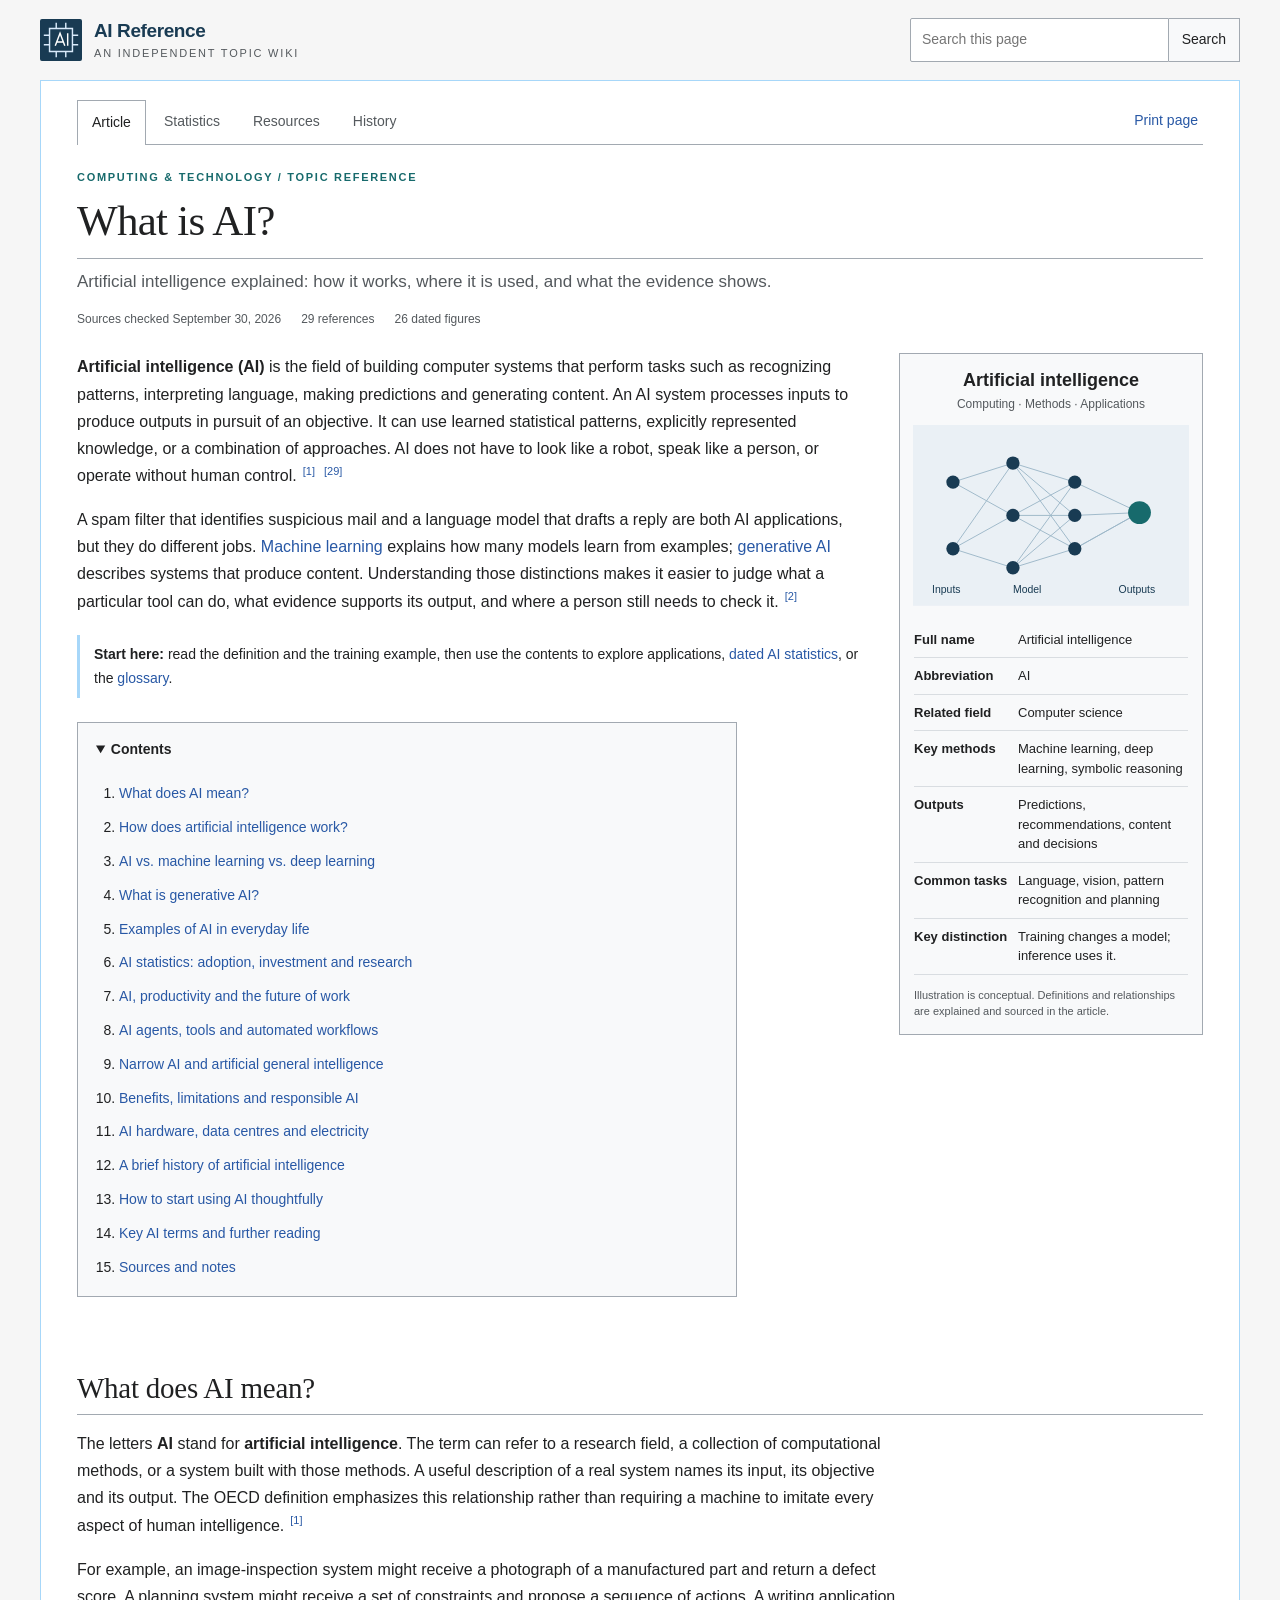
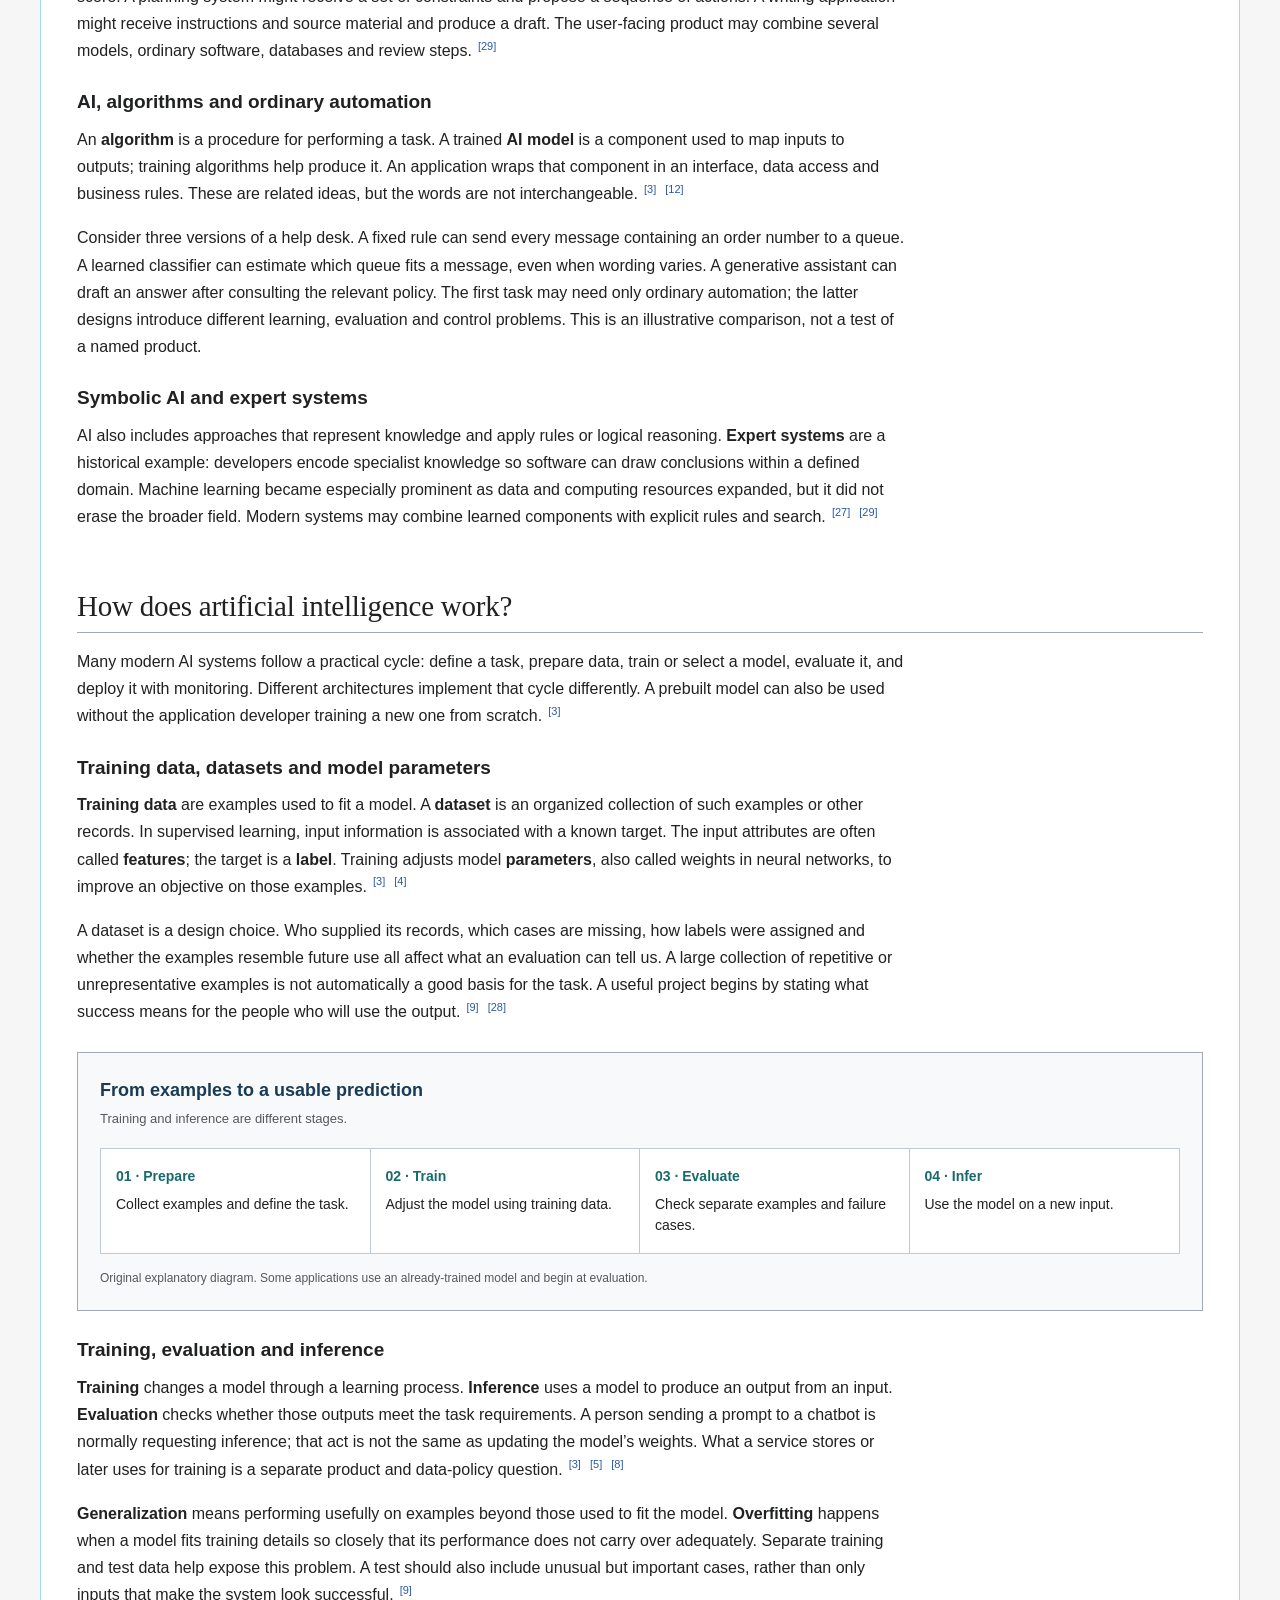
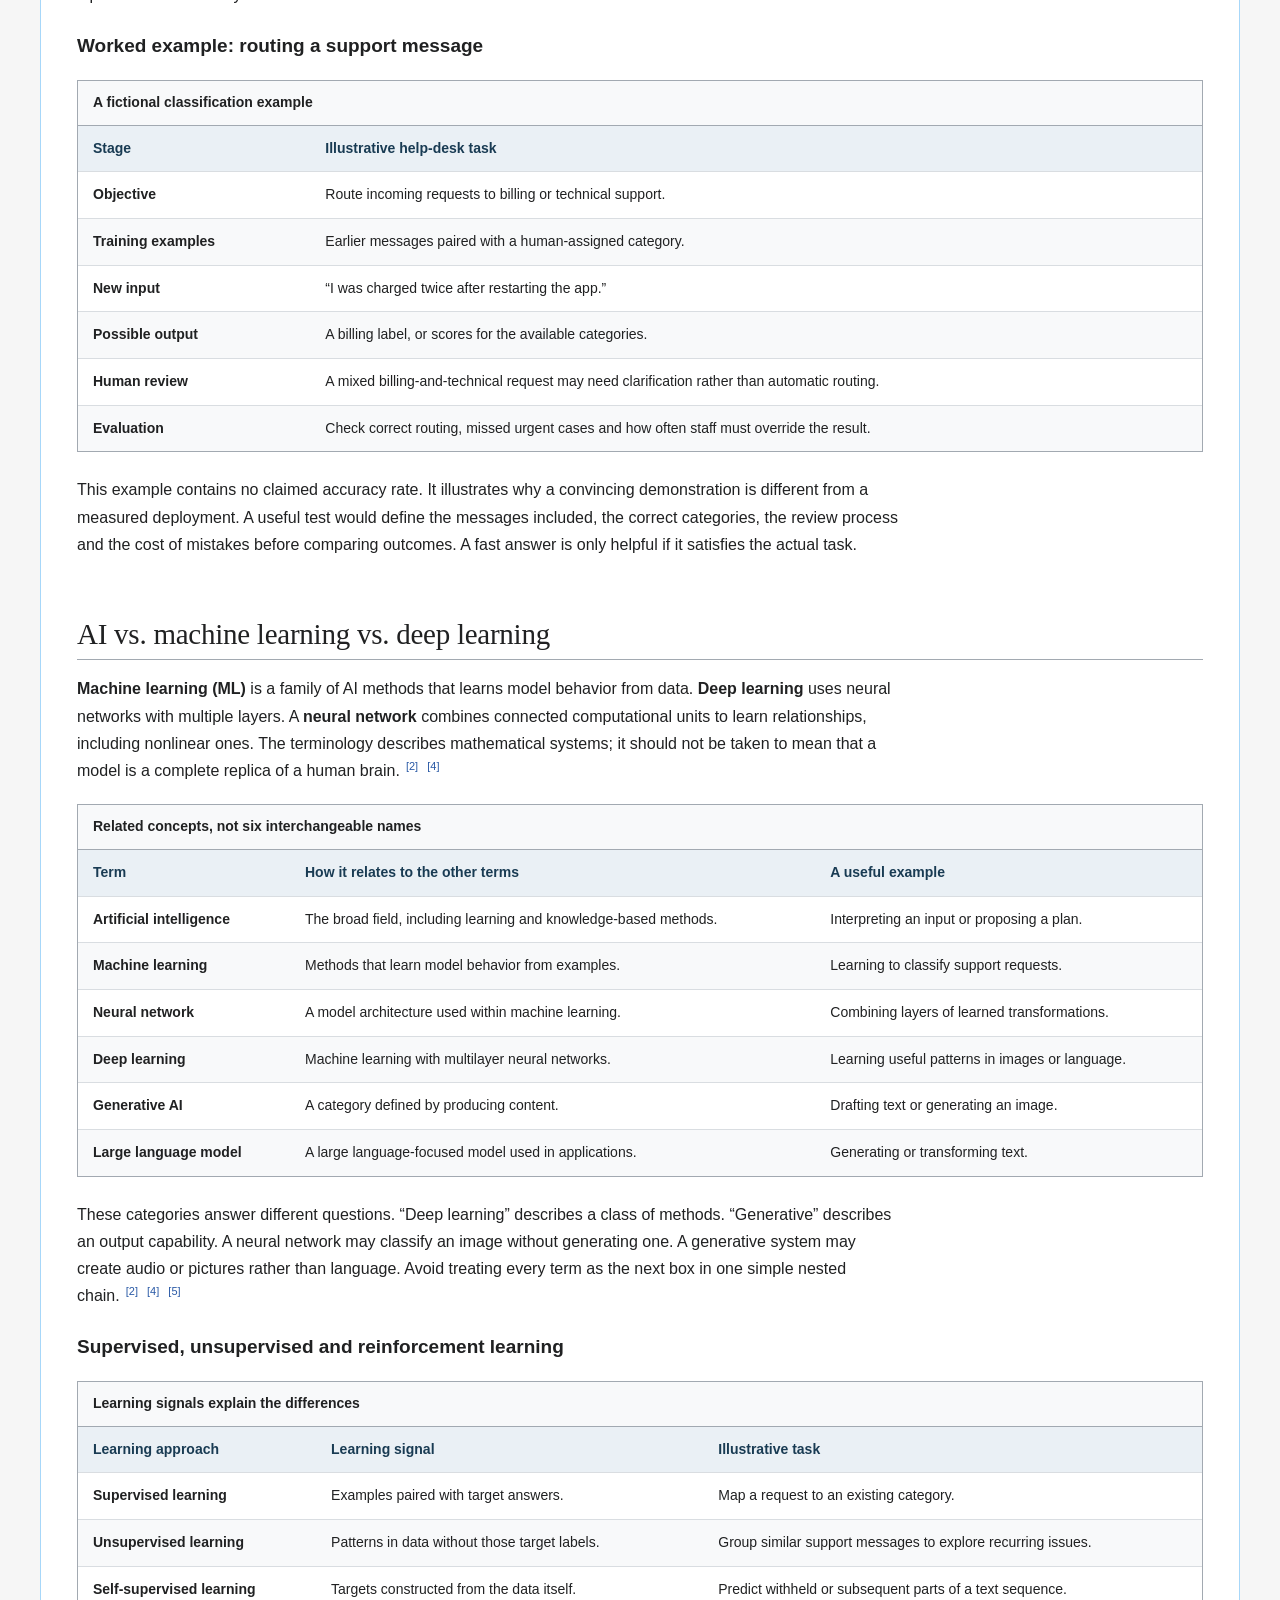
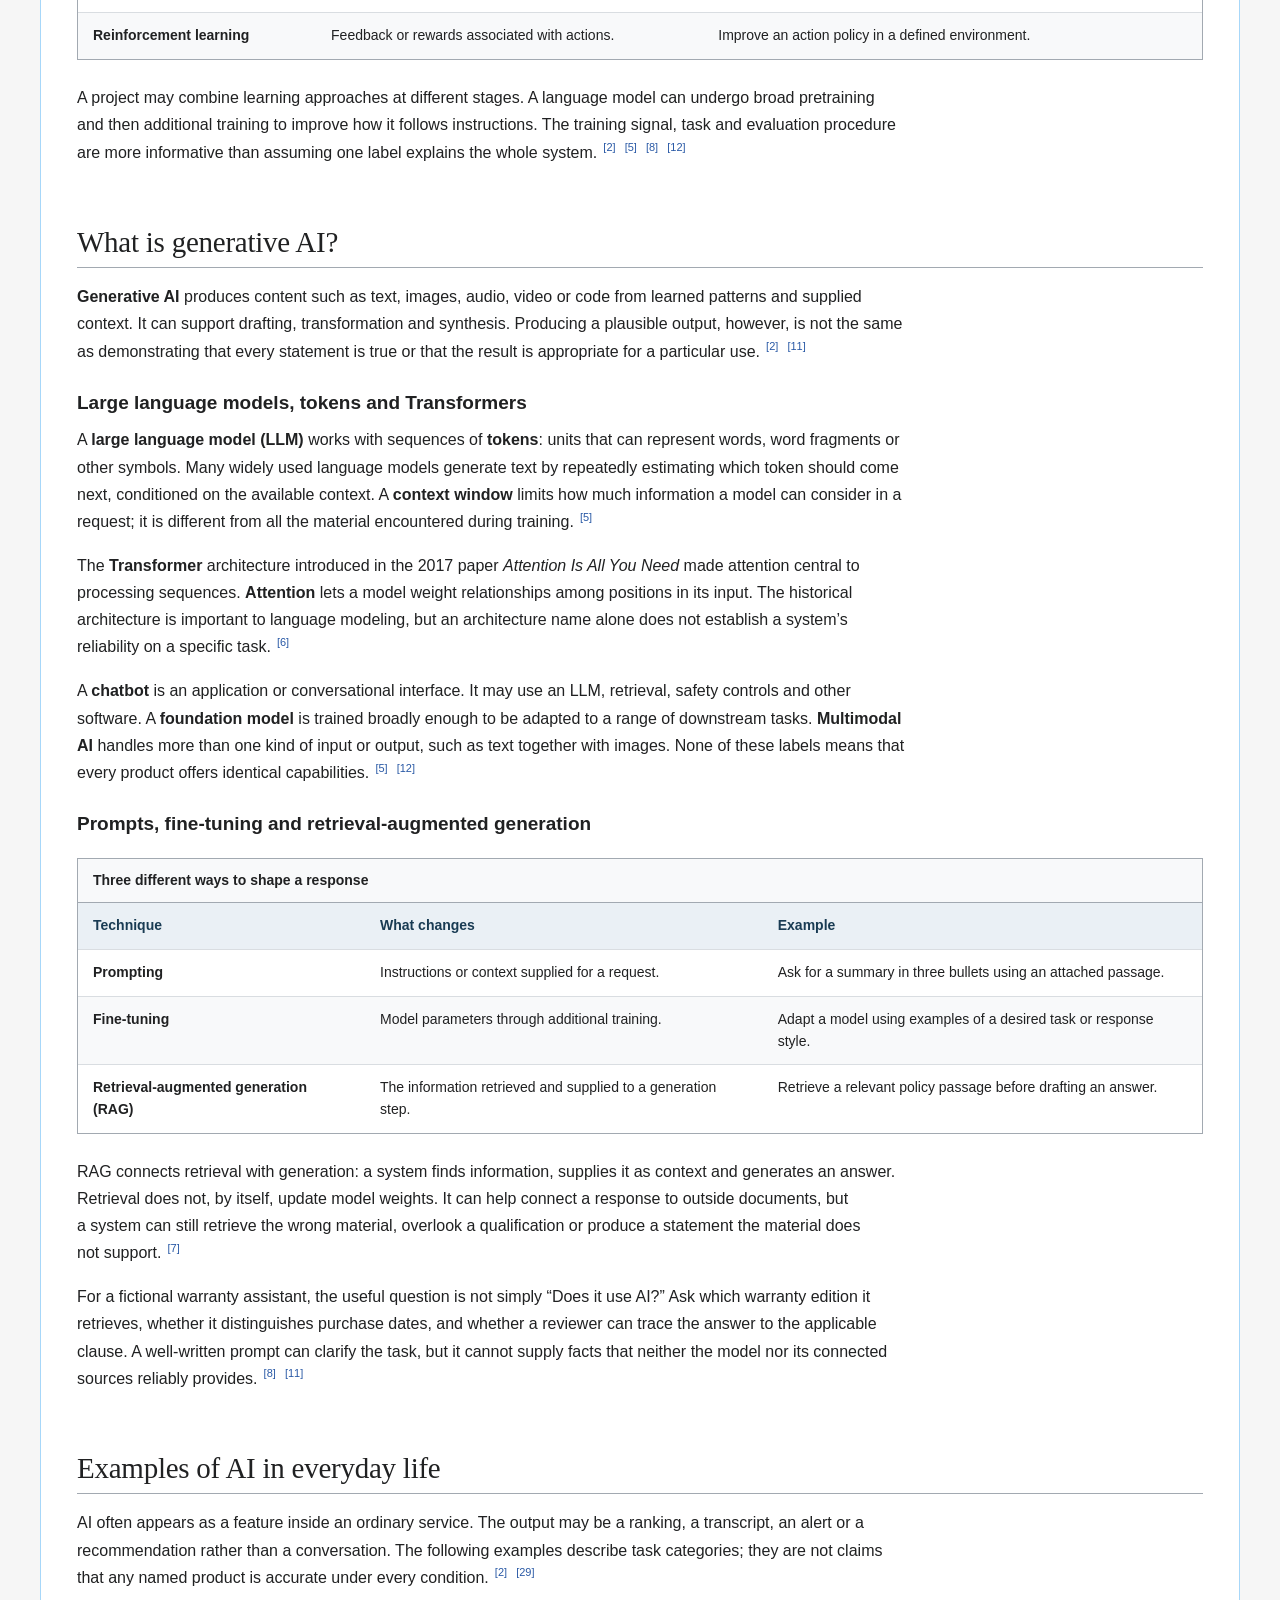
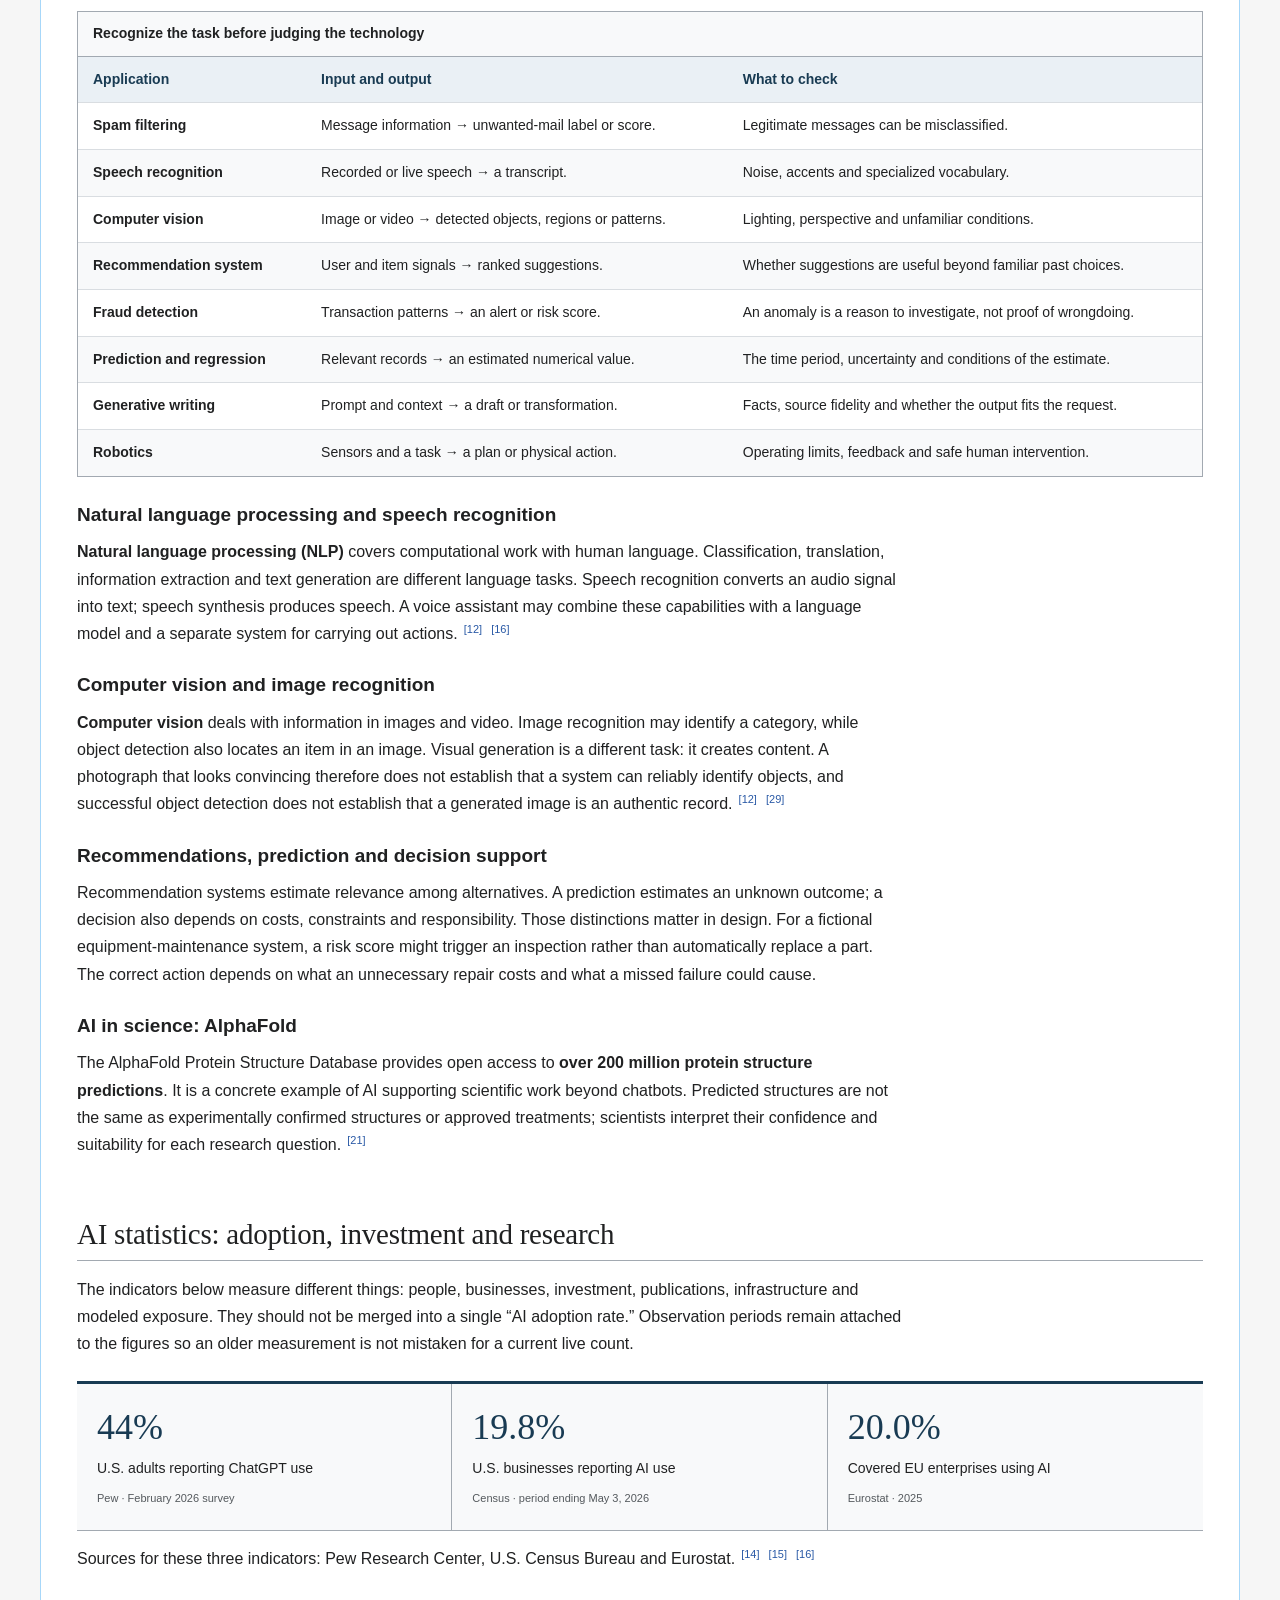
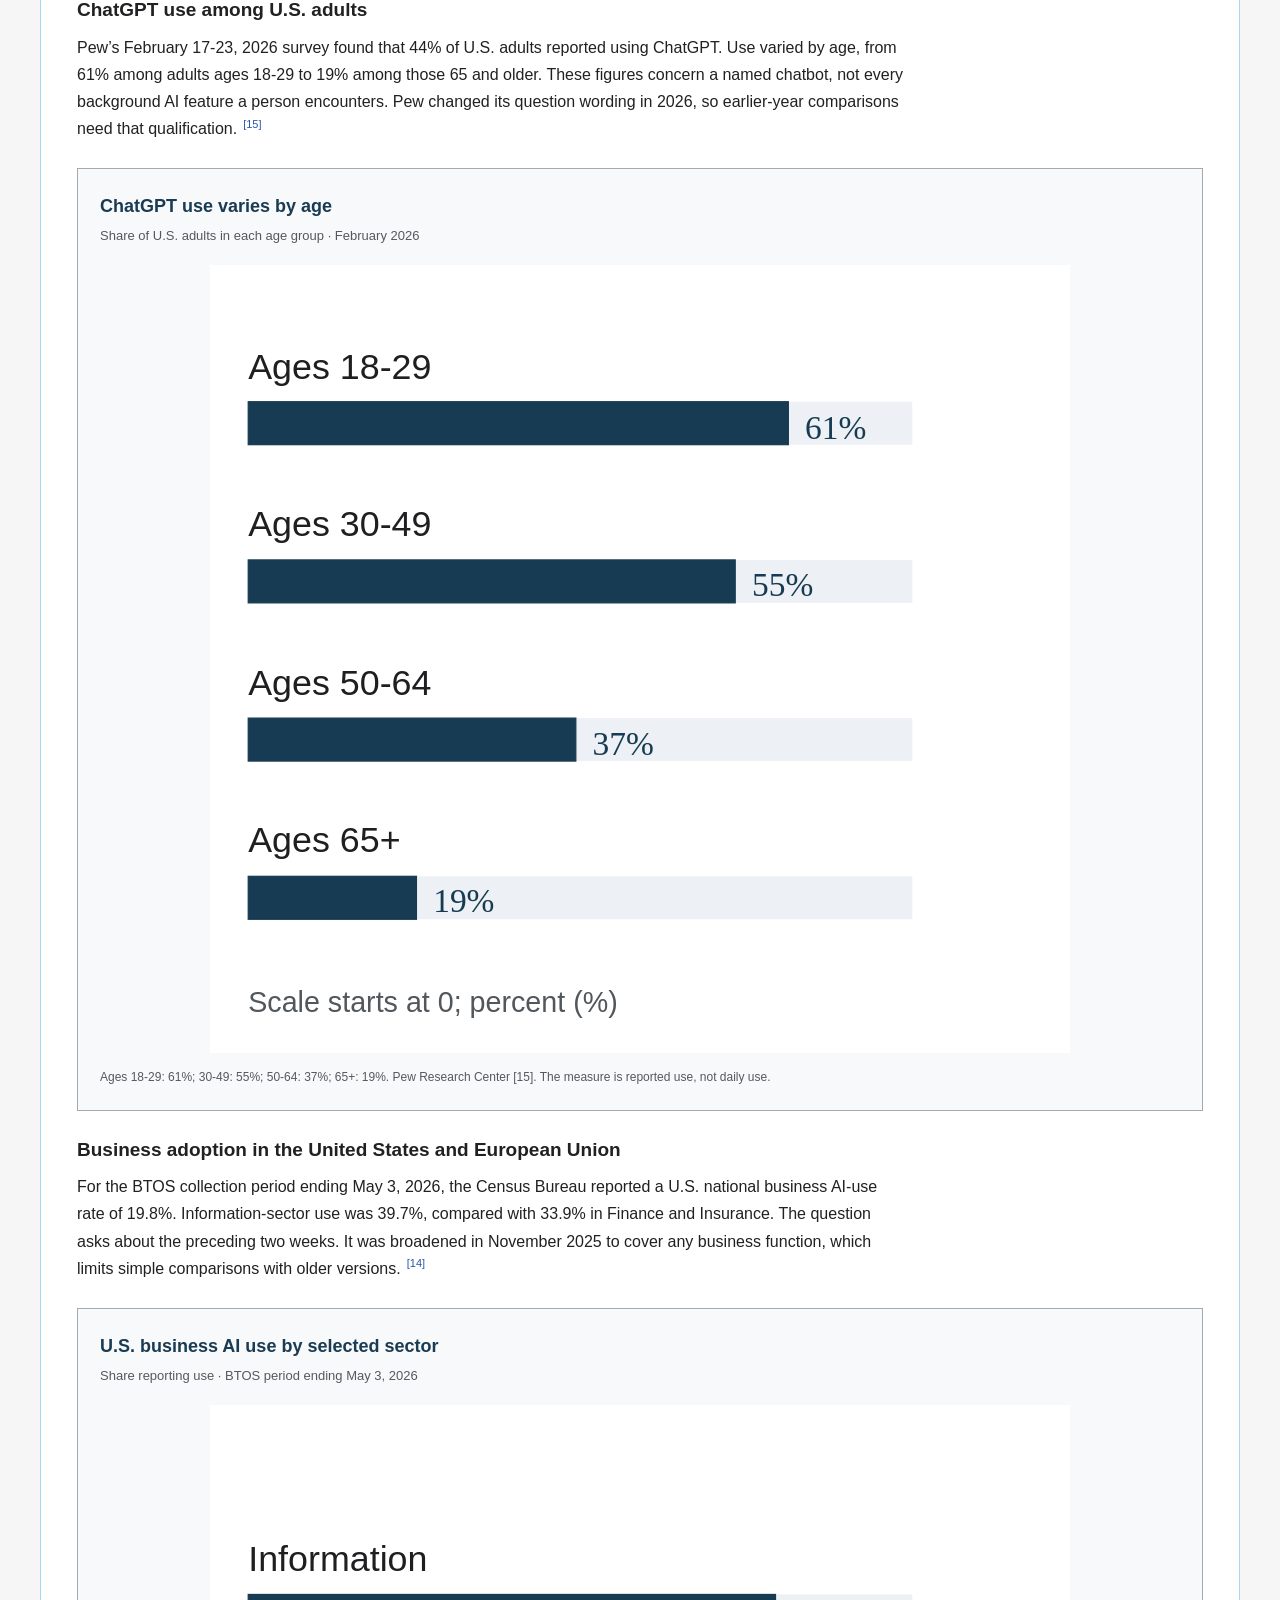
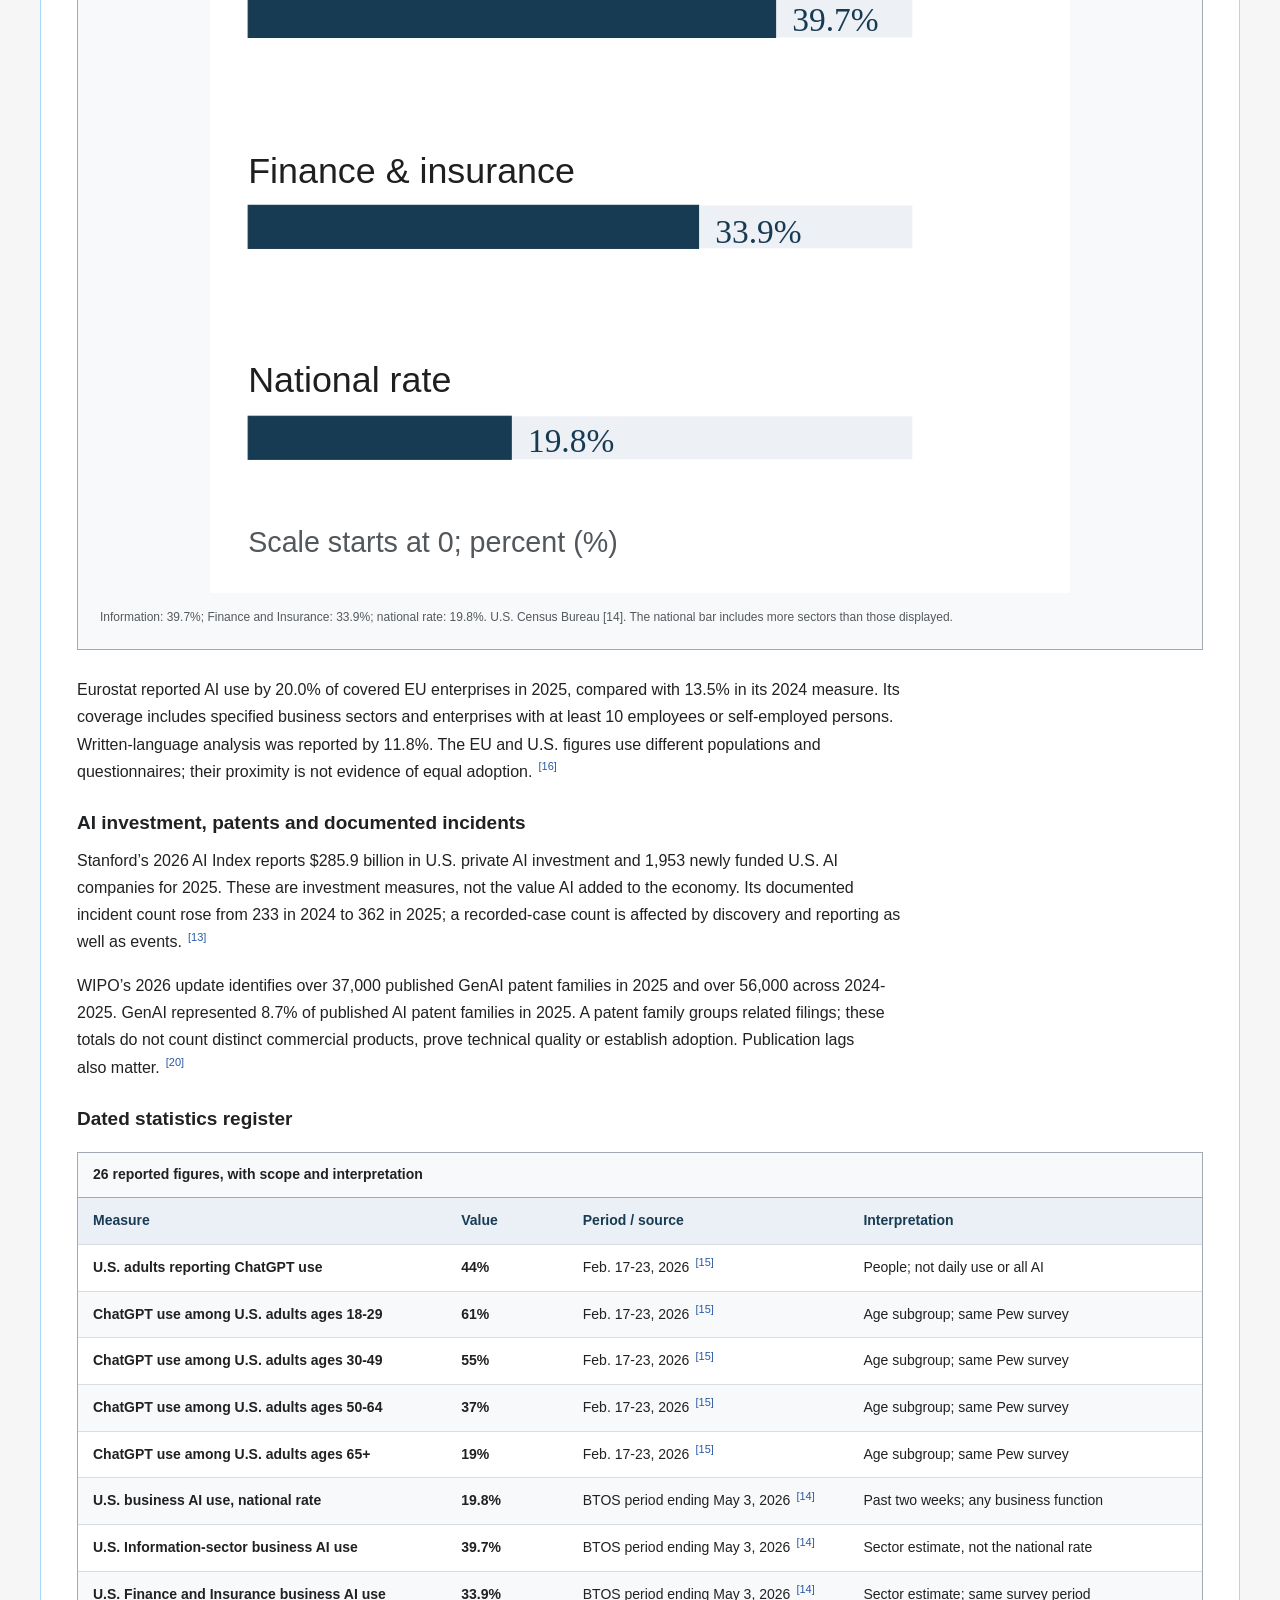
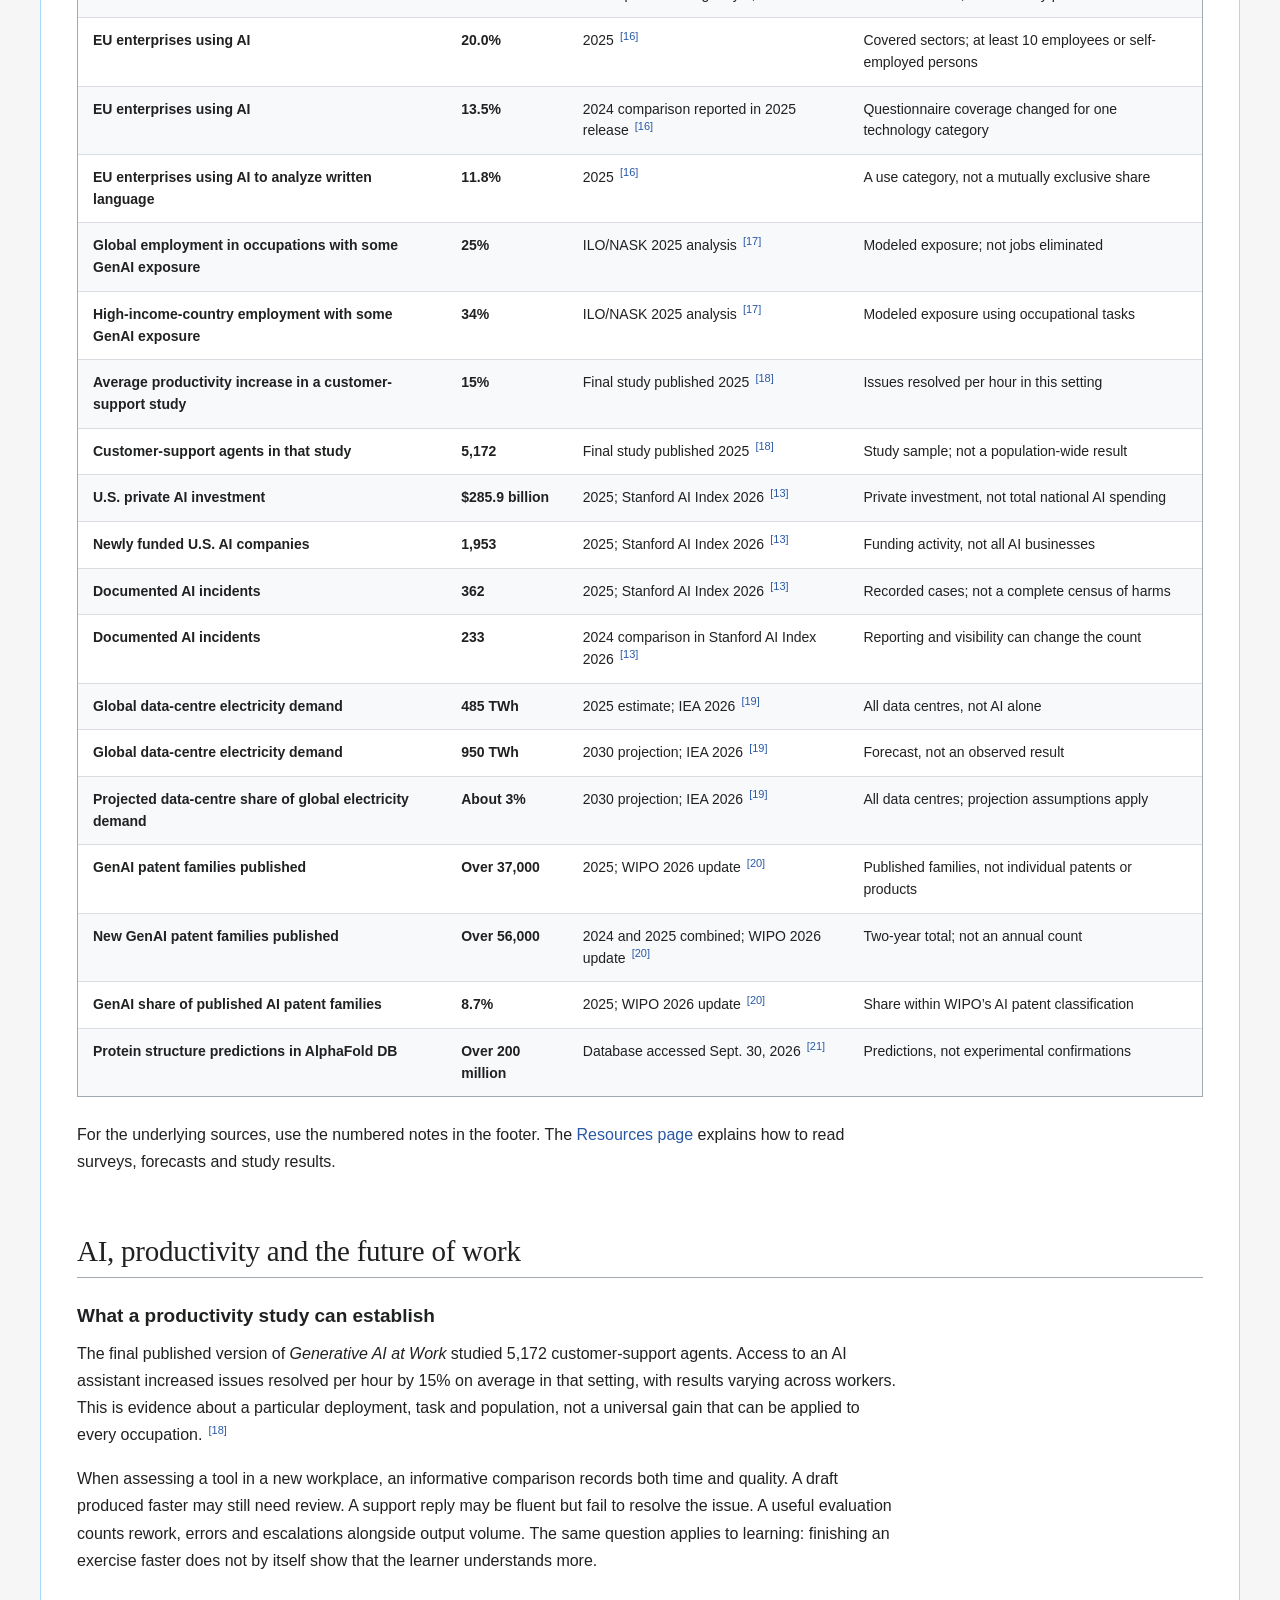
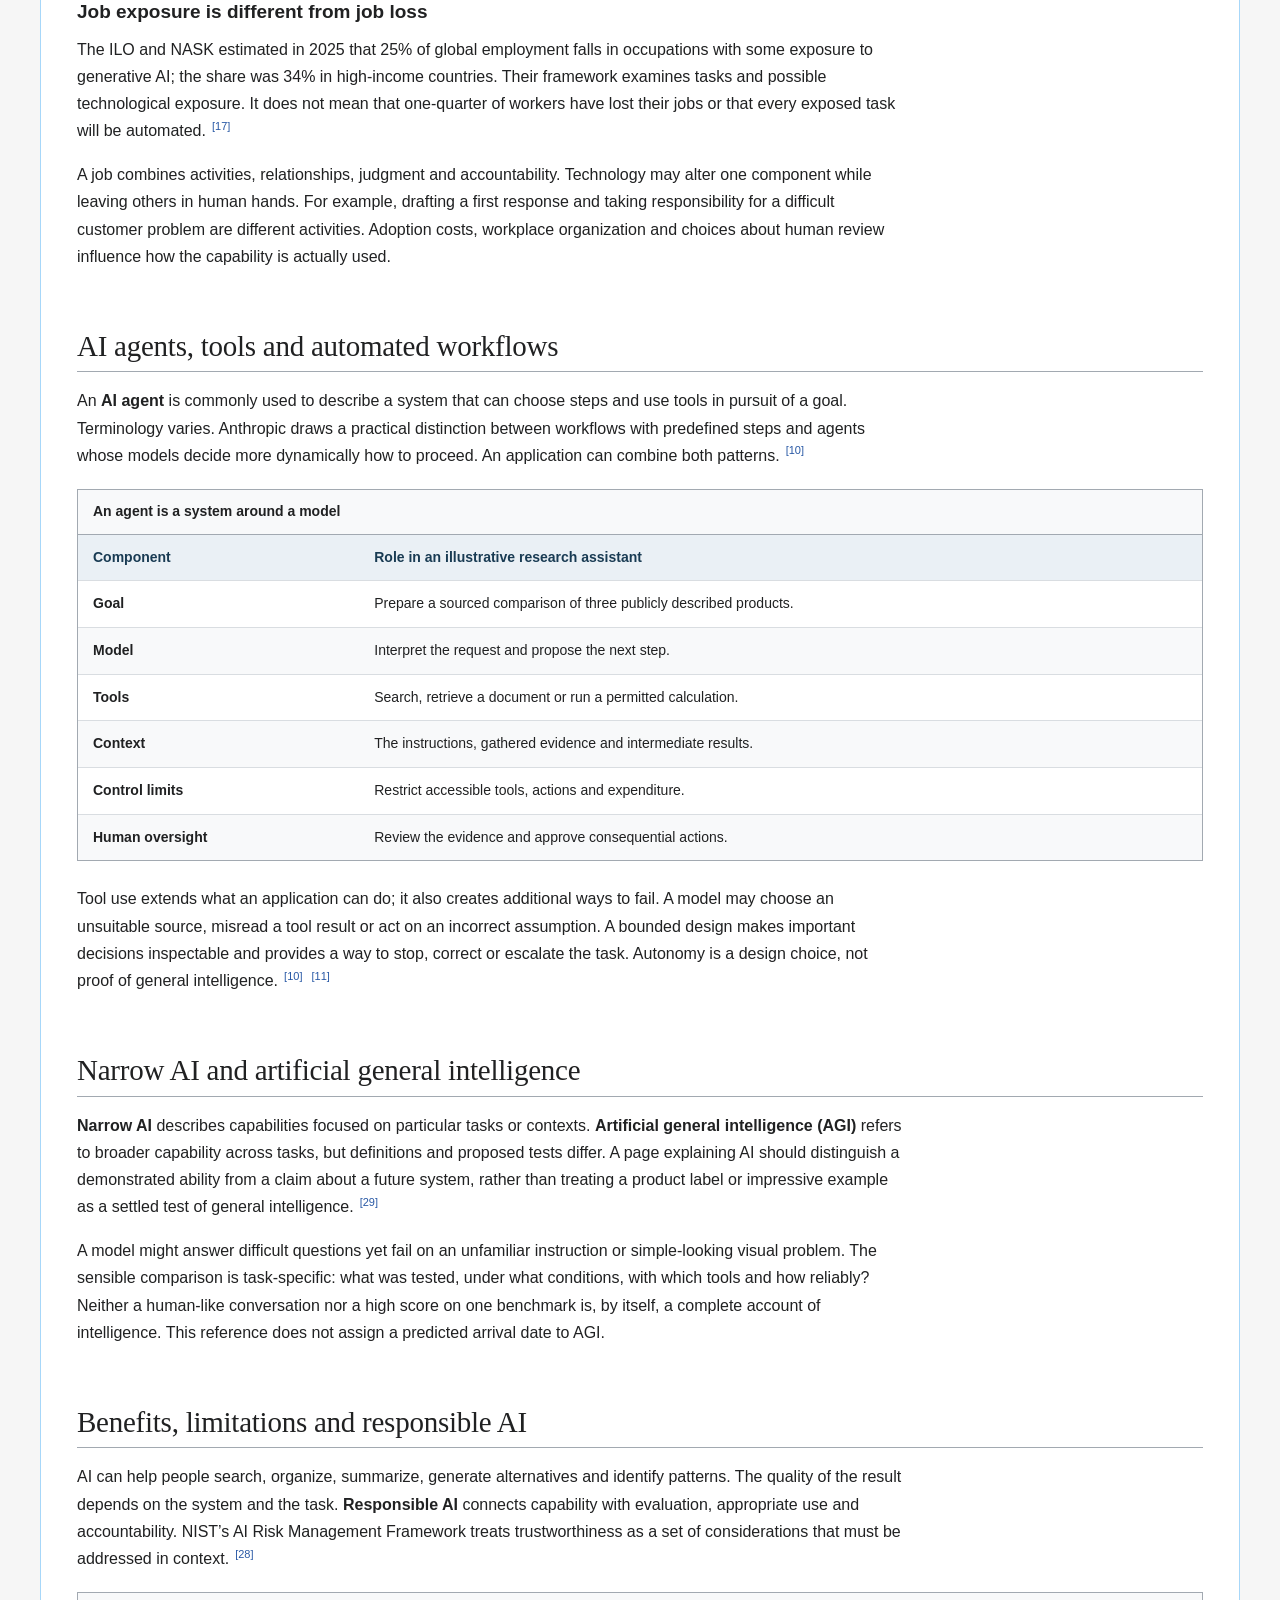
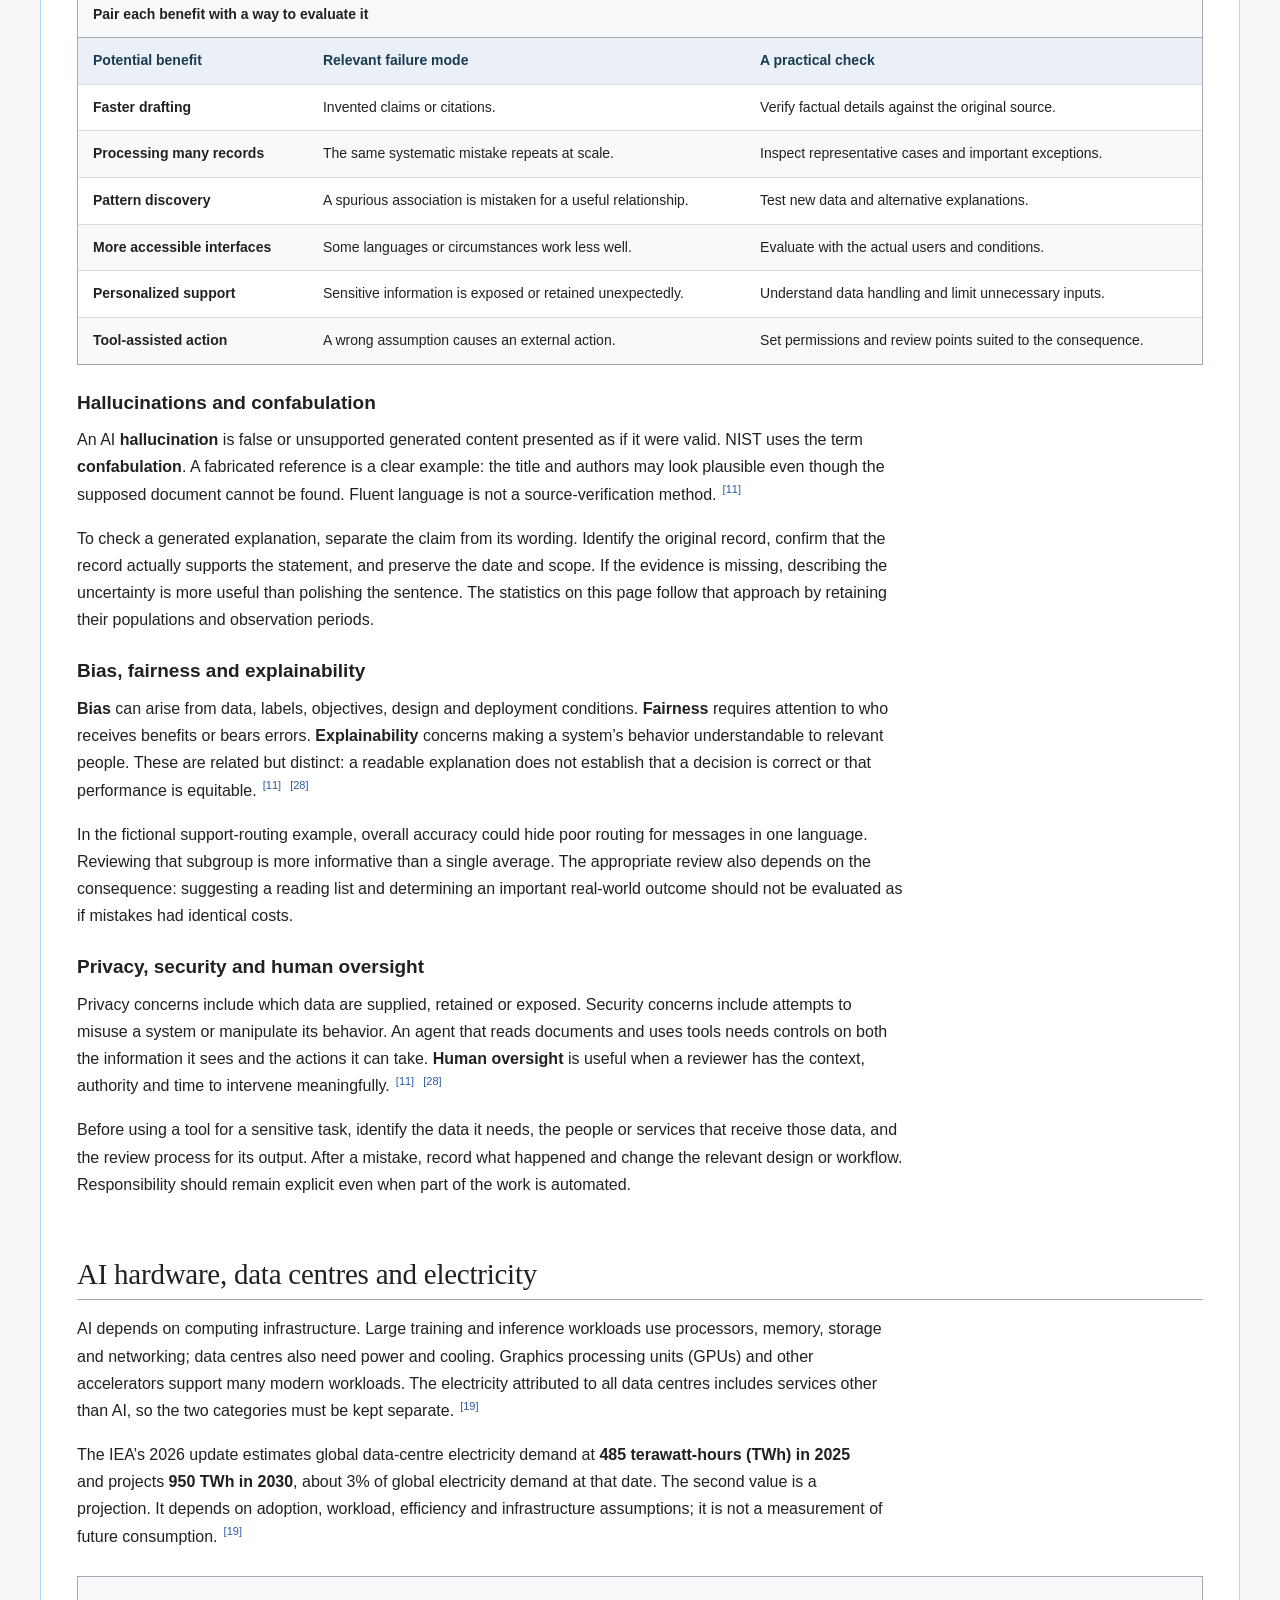
==== index.html @ c2213f36 "Launch What Is AI Wiki" ====
<!doctype html>
<html lang="en-US">
<head>
<meta charset="utf-8">
<meta name="viewport" content="width=device-width,initial-scale=1">
<title>What Is AI? Machine Learning, Generative AI &amp; Examples</title>
<meta name="description" content="Learn what AI is and how artificial intelligence, machine learning, neural networks, generative AI, LLMs, agents, applications, risks and history connect.">
<meta name="robots" content="index,follow,max-image-preview:large">
<meta name="theme-color" content="#193b53">
<meta name="format-detection" content="telephone=no">
<link rel="canonical" href="https://whatisai.wiki/">
<meta property="og:type" content="article">
<meta property="og:title" content="What Is AI? Machine Learning, Generative AI &amp; Examples">
<meta property="og:description" content="Learn what AI is and how artificial intelligence, machine learning, neural networks, generative AI, LLMs, agents, applications, risks and history connect.">
<meta property="og:url" content="https://whatisai.wiki/">
<meta property="og:site_name" content="What Is AI Wiki">
<meta name="twitter:card" content="summary">
<meta name="twitter:title" content="What Is AI? Machine Learning, Generative AI &amp; Examples">
<meta name="twitter:description" content="Learn what AI is and how artificial intelligence, machine learning, neural networks, generative AI, LLMs, agents, applications, risks and history connect.">
<link rel="icon" href="assets/favicon.svg" type="image/svg+xml">
<link rel="stylesheet" href="assets/wiki.css">
<style>
:root{--bg:#f6f6f6;--paper:#fff;--ink:#202122;--muted:#54595d;--line:#a2a9b1;--rule:#a7d7f9;--link:#2858a5;--accent:#193b53;--tint:#f8f9fa;--teal:#176a6c;--focus:#a14c00;--font-body:"Segoe UI",Tahoma,sans-serif;--font-title:Georgia,"Times New Roman",serif;--space:24px;--radius:2px}
*{box-sizing:border-box}html{scroll-padding-top:20px;scroll-behavior:smooth}body{margin:0;background:var(--bg);color:var(--ink);font:16px/1.7 var(--font-body)}a{color:var(--link);text-decoration:none}a:hover{text-decoration:underline}a:focus-visible,button:focus-visible,input:focus-visible,summary:focus-visible,[tabindex]:focus-visible{outline:3px solid var(--focus);outline-offset:4px}button,input{font:inherit}button{cursor:pointer}img,svg{max-width:100%;height:auto}p{margin:0 0 1.05em;text-wrap:pretty}strong{font-weight:650}.sr-only{position:absolute;width:1px;height:1px;padding:0;overflow:hidden;clip:rect(0,0,0,0);white-space:nowrap}.skip{position:absolute;left:16px;top:-90px;z-index:10;background:white;padding:10px}.skip:focus{top:10px}.site-header{max-width:1264px;margin:auto;display:flex;align-items:center;justify-content:space-between;gap:24px;padding:18px 32px}.identity{display:flex;gap:12px;align-items:center;color:var(--accent)}.identity:hover{text-decoration:none}.identity svg{width:42px;height:42px;flex:none}.wordmark{font-size:19px;font-weight:650;letter-spacing:-.4px;line-height:1.25}.wordmark small{display:block;color:var(--muted);font-size:11px;font-weight:500;letter-spacing:1.8px;text-transform:uppercase;margin-top:5px}.search{position:relative;display:flex;width:330px;max-width:100%}.search input{width:100%;min-width:0;border:1px solid var(--line);background:var(--paper);padding:9px 11px;border-radius:var(--radius) 0 0 var(--radius);font-size:14px}.search button{background:var(--tint);border:1px solid var(--line);border-left:0;padding:9px 13px;font-size:14px;color:var(--ink)}.search-panel{position:absolute;z-index:5;top:100%;left:0;right:0;background:white;border:1px solid var(--line);box-shadow:0 8px 18px #20212220;padding:14px;max-height:380px;overflow:auto;font-size:14px}.search-panel ul{padding-left:18px;margin:0}.search-panel a{display:block;padding:7px 0}.search-panel button{border:1px solid var(--line);margin-top:12px}.search-panel p{font-size:13px}.page{max-width:1200px;margin:auto;background:var(--paper);border:1px solid var(--rule);padding:18px 36px 36px;min-height:90vh}.toolbar{display:flex;justify-content:space-between;align-items:center;border-bottom:1px solid var(--line);gap:12px;margin-bottom:24px;font-size:14px}.toolbar nav{display:flex;flex-wrap:wrap;gap:3px}.toolbar a{padding:10px 14px;display:block;color:var(--muted);border:1px solid transparent;border-bottom:0}.toolbar a[aria-current]{border-color:var(--line);color:var(--ink);background:white;position:relative;bottom:-1px}.print{border:0;background:transparent;color:var(--link);padding:10px 5px;white-space:nowrap;font-size:14px}.eyebrow{font:600 11px/1.6 var(--font-body);letter-spacing:1.7px;text-transform:uppercase;color:var(--teal);margin-bottom:10px}.article-heading h1{font:normal clamp(30px,3.6vw,43px)/1.16 var(--font-title);margin:0 0 9px;border-bottom:1px solid var(--line);padding-bottom:12px;letter-spacing:-.7px;text-wrap:balance}.deck{color:var(--muted);font-size:17px;margin:0 0 12px}.metadata{display:flex;flex-wrap:wrap;gap:6px 20px;color:var(--muted);font-size:12px;margin-bottom:24px}.intro{font-size:16px}.infobox{float:right;clear:right;width:304px;margin:0 0 24px 30px;padding:6px;background:var(--tint);border:1px solid var(--line);font-size:13px;line-height:1.5}.infobox-title{font-weight:650;text-align:center;font-size:18px;padding:7px 3px 1px}.infobox-subtitle{text-align:center;color:var(--muted);margin-bottom:12px;font-size:12px}.infobox-art{margin:0 7px 10px}.infobox dl{margin:0 8px}.infobox dl div{display:grid;grid-template-columns:96px 1fr;gap:8px;padding:8px 0;border-bottom:1px solid #d9dde1}.infobox dt{font-weight:650}.infobox dd{margin:0}.infobox .note{font-size:11px;color:var(--muted);margin:12px 8px 8px}.reading-note{border-left:3px solid var(--rule);padding:8px 0 8px 14px;margin:20px 0;font-size:14px}.contents{background:var(--tint);border:1px solid var(--line);padding:12px 18px;display:block;max-width:660px;margin:24px 334px 32px 0;font-size:14px;min-width:230px}.contents summary{font-weight:650;cursor:pointer;padding:3px 0;min-height:32px}.contents ol{margin:10px 0 0;padding-left:23px}.contents li{padding:2px 0}.contents a{display:inline-block;padding:3px 0}section.topic-section{clear:both;max-width:100%;padding-top:3px}h2{font:normal clamp(23px,2.5vw,29px)/1.3 var(--font-title);margin:38px 0 15px;border-bottom:1px solid var(--line);padding-bottom:6px;letter-spacing:-.25px;text-wrap:balance}h3{font:650 19px/1.4 var(--font-body);margin:25px 0 10px;text-wrap:balance}.topic-section>p,.support-page p{max-width:93ch}.reference{font-size:11px;line-height:0;vertical-align:super;white-space:nowrap;margin:0 2px}.reference a{padding:3px 1px}.table-scroll{overflow-x:auto;margin:20px 0 24px;border:1px solid var(--line);max-width:100%}table{border-collapse:collapse;width:100%;font-size:14px;line-height:1.55;min-width:620px}caption{text-align:left;font-weight:650;background:var(--tint);padding:11px 15px;border-bottom:1px solid var(--line)}th,td{padding:12px 15px;text-align:left;vertical-align:top;border-bottom:1px solid #d9dde1}thead{background:#eaf0f5;color:var(--accent)}thead th{font-weight:650}tbody th{font-weight:600;min-width:150px}tbody tr:nth-child(even){background:#f8f9fa}tbody tr:last-child>*{border-bottom:0}.table-scroll:focus-visible{outline-offset:1px}.process-figure,.data-figure{margin:26px 0;border:1px solid var(--line);padding:22px;background:var(--tint)}figcaption{margin-bottom:18px;font-size:16px}figcaption strong{display:block;color:var(--accent);font-size:18px}figcaption span{display:block;color:var(--muted);font-size:13px;margin-top:3px}.process{list-style:none;display:grid;grid-template-columns:repeat(4,minmax(0,1fr));padding:0;margin:0;border:1px solid #bdcbd5}.process li{padding:17px 15px;background:white;border-right:1px solid #bdcbd5;font-size:14px;line-height:1.5}.process li:last-child{border:0}.process b{display:block;color:var(--teal);margin-bottom:7px}.process span{display:block}.figure-note{font-size:12px;line-height:1.6;color:var(--muted);margin:15px 0 0}.data-figure img{display:block;width:100%;max-width:860px;margin:auto;background:white}.stat-strip{display:grid;grid-template-columns:repeat(3,minmax(0,1fr));margin:24px 0 14px;border-top:3px solid var(--accent);border-bottom:1px solid var(--line)}.stat-strip>div{padding:22px 20px;border-right:1px solid var(--line);background:var(--tint)}.stat-strip>div:last-child{border-right:0}.stat-strip strong{font:normal 36px/1.2 var(--font-title);display:block;color:var(--accent)}.stat-strip span{display:block;font-size:14px;margin:8px 0}.stat-strip small{font-size:11px;color:var(--muted);display:block}.timeline{list-style:none;margin:25px 0;padding:0}.timeline li{display:grid;grid-template-columns:100px 1fr;gap:22px;border-top:1px solid #d9dde1;padding:18px 0}.timeline-year{font:normal 21px/1.4 var(--font-title);color:var(--teal)}.timeline h3{font-size:17px;margin:0 0 5px}.timeline p{font-size:15px;margin:0;max-width:80ch}.checklist{padding-left:26px;max-width:92ch}.checklist li{margin:12px 0;padding-left:6px}.example{border-left:3px solid var(--teal);background:var(--tint);padding:18px 24px;margin:24px 0}.example h3{margin:0 0 9px}.example p{margin:0}.glossary{display:grid;grid-template-columns:1fr 1fr;gap:0 32px;margin:20px 0}.glossary div{border-top:1px solid #d9dde1;padding:13px 0;font-size:14px}.glossary dt{font-weight:650}.glossary dd{margin:4px 0 0;color:var(--muted)}.catlinks{padding:12px 15px;border:1px solid var(--line);background:var(--tint);margin-top:32px;font-size:13px;clear:both}.article-footer{clear:both;border-top:3px solid var(--rule);margin-top:35px;padding-top:8px}.article-footer h2{font-size:25px;border:0;margin-top:22px}.article-footer>p{font-size:13px;color:var(--muted);max-width:90ch}.references{padding-left:26px;display:grid;grid-template-columns:1fr 1fr;gap:17px 38px;font-size:12px;line-height:1.6}.references li{padding-left:2px;min-width:0;scroll-margin-top:20px}.references li:target{background:#fff1d6;outline:3px solid #fff1d6}.source-url{display:block;overflow-wrap:anywhere;word-break:break-word;font-family:Consolas,monospace;font-size:11px;color:var(--muted);margin-top:5px;user-select:all}.source-note{display:block;color:var(--muted)}.editorial-note{border-top:1px solid #d9dde1;padding-top:16px;margin-top:25px}.endbar{max-width:1200px;padding:20px 32px;margin:auto;display:flex;justify-content:space-between;gap:20px;font-size:12px;color:var(--muted)}.endbar p{margin:0}.endbar a{white-space:nowrap}.resource-list{list-style:none;padding:0;display:grid;grid-template-columns:1fr 1fr;gap:20px;margin:25px 0}.resource-list li{padding:21px;border:1px solid var(--line);background:var(--tint)}.resource-list h3{margin:0 0 9px;font-size:18px}.resource-list p{font-size:14px}.resource-list a{font-size:14px;display:inline-block;padding:5px 0}.edition{border:1px solid var(--line);background:var(--tint);padding:22px;margin:25px 0}.edition h3{margin:0 0 10px}.edition p:last-child{margin:0}.compact{font-size:14px}.noscript-note{font-size:12px;color:var(--muted)}
@media(min-width:1500px){.topic-section>p{max-width:90ch}}
@media(max-width:900px){.page{padding:16px 26px 30px}.site-header{padding:18px 26px}.toolbar a{padding:10px}.infobox{width:280px;margin-left:22px}.contents{margin-right:302px}.process{grid-template-columns:1fr 1fr}.process li:nth-child(2){border-right:0}.process li:nth-child(-n+2){border-bottom:1px solid #bdcbd5}.references{gap:16px 26px}}
@media(max-width:650px){body{font-size:16px}.site-header{padding:17px 18px;align-items:flex-start;flex-direction:column;gap:17px}.search{width:100%}.page{border-left:0;border-right:0;padding:14px 18px 24px}.toolbar{align-items:flex-start;gap:6px;margin-bottom:24px}.toolbar nav{gap:0}.toolbar a{padding:9px 10px;font-size:13px}.print{font-size:13px;min-height:42px}.article-heading h1{font-size:32px}.deck{font-size:16px}.metadata{font-size:11px;gap:4px 12px}.infobox{float:none;width:100%;margin:0 0 24px}.infobox-art{max-width:280px;margin:4px auto 12px}.infobox dl div{grid-template-columns:110px 1fr}.infobox .note{font-size:12px}.intro{font-size:16px}.contents{margin:25px 0;max-width:none;min-width:0}.contents summary{min-height:40px;padding:7px 0}.contents a{padding:7px 0;line-height:1.5}.topic-section h2{font-size:25px;margin-top:32px}.topic-section h3{font-size:18px}.stat-strip{grid-template-columns:1fr}.stat-strip>div{border-right:0;border-bottom:1px solid var(--line);padding:16px}.stat-strip>div:last-child{border-bottom:0}.stat-strip strong{font-size:32px}.stat-strip span{margin:4px 0}.process-figure,.data-figure{padding:13px;margin:22px 0}.process{grid-template-columns:1fr 1fr}.process li{padding:13px 10px;font-size:13px}.data-figure img{min-height:0}.timeline li{grid-template-columns:66px 1fr;gap:14px}.timeline-year{font-size:18px}.timeline h3{font-size:16px}.timeline p{font-size:14px}.glossary,.references,.resource-list{grid-template-columns:1fr}.references{gap:18px}.glossary{gap:0}.endbar{padding:18px;align-items:flex-start}.endbar p{max-width:27ch}.resource-list{gap:13px}.resource-list a{padding:9px 0}.source-url{font-size:11px}.example{padding:16px}.table-scroll{margin-right:0}}
@media(max-width:650px){article:not(.support-page){display:flex;flex-direction:column}article>.intro{order:-3}article>.contents{order:-2}article>.infobox{order:-1}.data-figure picture{display:block}.data-figure img{aspect-ratio:360/330}.table-scroll::before{content:"Swipe or use arrow keys to view the full table";display:block;font-size:11px;color:var(--muted);padding:6px 12px;background:var(--tint);position:sticky;left:0;width:100%;max-width:calc(100vw - 38px)}}
html{scroll-behavior:auto}
@media(prefers-reduced-motion:reduce){html{scroll-behavior:auto}}
@media print{body{background:white;font-size:11pt;color:#000}.site-header,.toolbar,.contents,.skip,.endbar,.search-panel{display:none!important}.page{max-width:none;border:0;padding:0}.article-heading h1{font-size:27pt}.infobox{width:240px;font-size:9pt}.table-scroll{overflow:visible;border:0}table{min-width:0;font-size:9pt}tr{break-inside:avoid}.data-figure,.process-figure{break-inside:avoid}h2,h3{break-after:avoid}.references{display:block;font-size:9pt}.references li{margin-bottom:9px}.source-url{font-size:8pt}.glossary{display:block}a{color:#000}.metadata{font-size:9pt}.topic-section>p{max-width:none}.stat-strip strong{font-size:25pt}.article-footer{break-before:page}}
</style>
<script type="application/ld+json">{"@context":"https://schema.org","@graph":[{"@id":"https://whatisai.wiki/#publisher","@type":"Organization","name":"What Is AI Wiki","url":"https://whatisai.wiki/"},{"@id":"https://whatisai.wiki/#website","@type":"WebSite","name":"What Is AI Wiki","url":"https://whatisai.wiki/","publisher":{"@id":"https://whatisai.wiki/#publisher"},"inLanguage":"en-US"},{"@id":"https://whatisai.wiki/#webpage","@type":"WebPage","url":"https://whatisai.wiki/","name":"What Is AI? Machine Learning, Generative AI & Examples","description":"An evidence-based reference explaining artificial intelligence, machine learning, neural networks, generative AI, agents, applications, risks and history.","isPartOf":{"@id":"https://whatisai.wiki/#website"},"mainEntity":{"@id":"https://whatisai.wiki/#article"},"about":{"@id":"https://whatisai.wiki/#artificial-intelligence"},"dateModified":"2026-09-30","inLanguage":"en-US"},{"@id":"https://whatisai.wiki/#article","@type":"Article","headline":"What is AI?","description":"Artificial intelligence explained through models, training, inference, applications, evidence, risks and history.","mainEntityOfPage":{"@id":"https://whatisai.wiki/#webpage"},"publisher":{"@id":"https://whatisai.wiki/#publisher"},"about":{"@id":"https://whatisai.wiki/#artificial-intelligence"},"mentions":[{"@id":"https://whatisai.wiki/#ai-system"},{"@id":"https://whatisai.wiki/#algorithm"},{"@id":"https://whatisai.wiki/#symbolic-ai"},{"@id":"https://whatisai.wiki/#expert-system"},{"@id":"https://whatisai.wiki/#ai-model"},{"@id":"https://whatisai.wiki/#training-data"},{"@id":"https://whatisai.wiki/#dataset"},{"@id":"https://whatisai.wiki/#training"},{"@id":"https://whatisai.wiki/#inference"},{"@id":"https://whatisai.wiki/#evaluation"},{"@id":"https://whatisai.wiki/#generalization"},{"@id":"https://whatisai.wiki/#overfitting"},{"@id":"https://whatisai.wiki/#parameters"},{"@id":"https://whatisai.wiki/#features"},{"@id":"https://whatisai.wiki/#labels"},{"@id":"https://whatisai.wiki/#classification"},{"@id":"https://whatisai.wiki/#machine-learning"},{"@id":"https://whatisai.wiki/#deep-learning"},{"@id":"https://whatisai.wiki/#neural-network"},{"@id":"https://whatisai.wiki/#supervised-learning"},{"@id":"https://whatisai.wiki/#unsupervised-learning"},{"@id":"https://whatisai.wiki/#reinforcement-learning"},{"@id":"https://whatisai.wiki/#self-supervised-learning"},{"@id":"https://whatisai.wiki/#generative-ai"},{"@id":"https://whatisai.wiki/#large-language-model"},{"@id":"https://whatisai.wiki/#chatbot"},{"@id":"https://whatisai.wiki/#transformer"},{"@id":"https://whatisai.wiki/#attention"},{"@id":"https://whatisai.wiki/#token"},{"@id":"https://whatisai.wiki/#context-window"},{"@id":"https://whatisai.wiki/#prompt"},{"@id":"https://whatisai.wiki/#fine-tuning"},{"@id":"https://whatisai.wiki/#rag"},{"@id":"https://whatisai.wiki/#multimodal-ai"},{"@id":"https://whatisai.wiki/#foundation-model"},{"@id":"https://whatisai.wiki/#prediction"},{"@id":"https://whatisai.wiki/#regression"},{"@id":"https://whatisai.wiki/#natural-language-processing"},{"@id":"https://whatisai.wiki/#speech-recognition"},{"@id":"https://whatisai.wiki/#computer-vision"},{"@id":"https://whatisai.wiki/#image-recognition"},{"@id":"https://whatisai.wiki/#recommendation-system"},{"@id":"https://whatisai.wiki/#fraud-detection"},{"@id":"https://whatisai.wiki/#robotics"},{"@id":"https://whatisai.wiki/#ai-agent"},{"@id":"https://whatisai.wiki/#workflow"},{"@id":"https://whatisai.wiki/#tool-use"},{"@id":"https://whatisai.wiki/#human-oversight"},{"@id":"https://whatisai.wiki/#narrow-ai"},{"@id":"https://whatisai.wiki/#agi"},{"@id":"https://whatisai.wiki/#hallucination"},{"@id":"https://whatisai.wiki/#bias-fairness"},{"@id":"https://whatisai.wiki/#explainability"},{"@id":"https://whatisai.wiki/#alan-turing"},{"@id":"https://whatisai.wiki/#john-mccarthy"},{"@id":"https://whatisai.wiki/#dartmouth-project"},{"@id":"https://whatisai.wiki/#nist"},{"@id":"https://whatisai.wiki/#alphafold"}],"datePublished":"2026-09-30","dateModified":"2026-09-30","isAccessibleForFree":true,"inLanguage":"en-US"},{"@id":"https://whatisai.wiki/#ai-terms","@type":"DefinedTermSet","name":"Artificial intelligence terms","url":"https://whatisai.wiki/#glossary","hasDefinedTerm":[{"@id":"https://whatisai.wiki/#artificial-intelligence"},{"@id":"https://whatisai.wiki/#ai-system"},{"@id":"https://whatisai.wiki/#algorithm"},{"@id":"https://whatisai.wiki/#symbolic-ai"},{"@id":"https://whatisai.wiki/#expert-system"},{"@id":"https://whatisai.wiki/#ai-model"},{"@id":"https://whatisai.wiki/#training-data"},{"@id":"https://whatisai.wiki/#dataset"},{"@id":"https://whatisai.wiki/#training"},{"@id":"https://whatisai.wiki/#inference"},{"@id":"https://whatisai.wiki/#evaluation"},{"@id":"https://whatisai.wiki/#generalization"},{"@id":"https://whatisai.wiki/#overfitting"},{"@id":"https://whatisai.wiki/#parameters"},{"@id":"https://whatisai.wiki/#features"},{"@id":"https://whatisai.wiki/#labels"},{"@id":"https://whatisai.wiki/#classification"},{"@id":"https://whatisai.wiki/#machine-learning"},{"@id":"https://whatisai.wiki/#deep-learning"},{"@id":"https://whatisai.wiki/#neural-network"},{"@id":"https://whatisai.wiki/#supervised-learning"},{"@id":"https://whatisai.wiki/#unsupervised-learning"},{"@id":"https://whatisai.wiki/#reinforcement-learning"},{"@id":"https://whatisai.wiki/#self-supervised-learning"},{"@id":"https://whatisai.wiki/#generative-ai"},{"@id":"https://whatisai.wiki/#large-language-model"},{"@id":"https://whatisai.wiki/#chatbot"},{"@id":"https://whatisai.wiki/#transformer"},{"@id":"https://whatisai.wiki/#attention"},{"@id":"https://whatisai.wiki/#token"},{"@id":"https://whatisai.wiki/#context-window"},{"@id":"https://whatisai.wiki/#prompt"},{"@id":"https://whatisai.wiki/#fine-tuning"},{"@id":"https://whatisai.wiki/#rag"},{"@id":"https://whatisai.wiki/#multimodal-ai"},{"@id":"https://whatisai.wiki/#foundation-model"},{"@id":"https://whatisai.wiki/#prediction"},{"@id":"https://whatisai.wiki/#regression"},{"@id":"https://whatisai.wiki/#natural-language-processing"},{"@id":"https://whatisai.wiki/#speech-recognition"},{"@id":"https://whatisai.wiki/#computer-vision"},{"@id":"https://whatisai.wiki/#image-recognition"},{"@id":"https://whatisai.wiki/#recommendation-system"},{"@id":"https://whatisai.wiki/#fraud-detection"},{"@id":"https://whatisai.wiki/#robotics"},{"@id":"https://whatisai.wiki/#ai-agent"},{"@id":"https://whatisai.wiki/#workflow"},{"@id":"https://whatisai.wiki/#tool-use"},{"@id":"https://whatisai.wiki/#human-oversight"},{"@id":"https://whatisai.wiki/#narrow-ai"},{"@id":"https://whatisai.wiki/#agi"},{"@id":"https://whatisai.wiki/#hallucination"},{"@id":"https://whatisai.wiki/#bias-fairness"},{"@id":"https://whatisai.wiki/#explainability"}]},{"@id":"https://whatisai.wiki/#artificial-intelligence","@type":"DefinedTerm","name":"Artificial intelligence","inDefinedTermSet":{"@id":"https://whatisai.wiki/#ai-terms"}},{"@id":"https://whatisai.wiki/#ai-system","@type":"DefinedTerm","name":"AI system","inDefinedTermSet":{"@id":"https://whatisai.wiki/#ai-terms"}},{"@id":"https://whatisai.wiki/#algorithm","@type":"DefinedTerm","name":"Algorithm","inDefinedTermSet":{"@id":"https://whatisai.wiki/#ai-terms"}},{"@id":"https://whatisai.wiki/#symbolic-ai","@type":"DefinedTerm","name":"Symbolic AI","inDefinedTermSet":{"@id":"https://whatisai.wiki/#ai-terms"}},{"@id":"https://whatisai.wiki/#expert-system","@type":"DefinedTerm","name":"Expert system","inDefinedTermSet":{"@id":"https://whatisai.wiki/#ai-terms"}},{"@id":"https://whatisai.wiki/#ai-model","@type":"DefinedTerm","name":"AI model","inDefinedTermSet":{"@id":"https://whatisai.wiki/#ai-terms"}},{"@id":"https://whatisai.wiki/#training-data","@type":"DefinedTerm","name":"Training data","inDefinedTermSet":{"@id":"https://whatisai.wiki/#ai-terms"}},{"@id":"https://whatisai.wiki/#dataset","@type":"DefinedTerm","name":"Dataset","inDefinedTermSet":{"@id":"https://whatisai.wiki/#ai-terms"}},{"@id":"https://whatisai.wiki/#training","@type":"DefinedTerm","name":"Model training","inDefinedTermSet":{"@id":"https://whatisai.wiki/#ai-terms"}},{"@id":"https://whatisai.wiki/#inference","@type":"DefinedTerm","name":"Inference","inDefinedTermSet":{"@id":"https://whatisai.wiki/#ai-terms"}},{"@id":"https://whatisai.wiki/#evaluation","@type":"DefinedTerm","name":"Model evaluation","inDefinedTermSet":{"@id":"https://whatisai.wiki/#ai-terms"}},{"@id":"https://whatisai.wiki/#generalization","@type":"DefinedTerm","name":"Generalization","inDefinedTermSet":{"@id":"https://whatisai.wiki/#ai-terms"}},{"@id":"https://whatisai.wiki/#overfitting","@type":"DefinedTerm","name":"Overfitting","inDefinedTermSet":{"@id":"https://whatisai.wiki/#ai-terms"}},{"@id":"https://whatisai.wiki/#parameters","@type":"DefinedTerm","name":"Model parameters","inDefinedTermSet":{"@id":"https://whatisai.wiki/#ai-terms"}},{"@id":"https://whatisai.wiki/#features","@type":"DefinedTerm","name":"Features","inDefinedTermSet":{"@id":"https://whatisai.wiki/#ai-terms"}},{"@id":"https://whatisai.wiki/#labels","@type":"DefinedTerm","name":"Labels","inDefinedTermSet":{"@id":"https://whatisai.wiki/#ai-terms"}},{"@id":"https://whatisai.wiki/#classification","@type":"DefinedTerm","name":"Classification","inDefinedTermSet":{"@id":"https://whatisai.wiki/#ai-terms"}},{"@id":"https://whatisai.wiki/#machine-learning","@type":"DefinedTerm","name":"Machine learning","inDefinedTermSet":{"@id":"https://whatisai.wiki/#ai-terms"}},{"@id":"https://whatisai.wiki/#deep-learning","@type":"DefinedTerm","name":"Deep learning","inDefinedTermSet":{"@id":"https://whatisai.wiki/#ai-terms"}},{"@id":"https://whatisai.wiki/#neural-network","@type":"DefinedTerm","name":"Neural network","inDefinedTermSet":{"@id":"https://whatisai.wiki/#ai-terms"}},{"@id":"https://whatisai.wiki/#supervised-learning","@type":"DefinedTerm","name":"Supervised learning","inDefinedTermSet":{"@id":"https://whatisai.wiki/#ai-terms"}},{"@id":"https://whatisai.wiki/#unsupervised-learning","@type":"DefinedTerm","name":"Unsupervised learning","inDefinedTermSet":{"@id":"https://whatisai.wiki/#ai-terms"}},{"@id":"https://whatisai.wiki/#reinforcement-learning","@type":"DefinedTerm","name":"Reinforcement learning","inDefinedTermSet":{"@id":"https://whatisai.wiki/#ai-terms"}},{"@id":"https://whatisai.wiki/#self-supervised-learning","@type":"DefinedTerm","name":"Self-supervised learning","inDefinedTermSet":{"@id":"https://whatisai.wiki/#ai-terms"}},{"@id":"https://whatisai.wiki/#generative-ai","@type":"DefinedTerm","name":"Generative artificial intelligence","inDefinedTermSet":{"@id":"https://whatisai.wiki/#ai-terms"}},{"@id":"https://whatisai.wiki/#large-language-model","@type":"DefinedTerm","name":"Large language model","inDefinedTermSet":{"@id":"https://whatisai.wiki/#ai-terms"}},{"@id":"https://whatisai.wiki/#chatbot","@type":"DefinedTerm","name":"Chatbot","inDefinedTermSet":{"@id":"https://whatisai.wiki/#ai-terms"}},{"@id":"https://whatisai.wiki/#transformer","@type":"DefinedTerm","name":"Transformer model","inDefinedTermSet":{"@id":"https://whatisai.wiki/#ai-terms"}},{"@id":"https://whatisai.wiki/#attention","@type":"DefinedTerm","name":"Attention mechanism","inDefinedTermSet":{"@id":"https://whatisai.wiki/#ai-terms"}},{"@id":"https://whatisai.wiki/#token","@type":"DefinedTerm","name":"Token","inDefinedTermSet":{"@id":"https://whatisai.wiki/#ai-terms"}},{"@id":"https://whatisai.wiki/#context-window","@type":"DefinedTerm","name":"Context window","inDefinedTermSet":{"@id":"https://whatisai.wiki/#ai-terms"}},{"@id":"https://whatisai.wiki/#prompt","@type":"DefinedTerm","name":"Prompt","inDefinedTermSet":{"@id":"https://whatisai.wiki/#ai-terms"}},{"@id":"https://whatisai.wiki/#fine-tuning","@type":"DefinedTerm","name":"Fine-tuning","inDefinedTermSet":{"@id":"https://whatisai.wiki/#ai-terms"}},{"@id":"https://whatisai.wiki/#rag","@type":"DefinedTerm","name":"Retrieval-augmented generation","inDefinedTermSet":{"@id":"https://whatisai.wiki/#ai-terms"}},{"@id":"https://whatisai.wiki/#multimodal-ai","@type":"DefinedTerm","name":"Multimodal AI","inDefinedTermSet":{"@id":"https://whatisai.wiki/#ai-terms"}},{"@id":"https://whatisai.wiki/#foundation-model","@type":"DefinedTerm","name":"Foundation model","inDefinedTermSet":{"@id":"https://whatisai.wiki/#ai-terms"}},{"@id":"https://whatisai.wiki/#prediction","@type":"DefinedTerm","name":"Prediction","inDefinedTermSet":{"@id":"https://whatisai.wiki/#ai-terms"}},{"@id":"https://whatisai.wiki/#regression","@type":"DefinedTerm","name":"Regression","inDefinedTermSet":{"@id":"https://whatisai.wiki/#ai-terms"}},{"@id":"https://whatisai.wiki/#natural-language-processing","@type":"DefinedTerm","name":"Natural language processing","inDefinedTermSet":{"@id":"https://whatisai.wiki/#ai-terms"}},{"@id":"https://whatisai.wiki/#speech-recognition","@type":"DefinedTerm","name":"Speech recognition","inDefinedTermSet":{"@id":"https://whatisai.wiki/#ai-terms"}},{"@id":"https://whatisai.wiki/#computer-vision","@type":"DefinedTerm","name":"Computer vision","inDefinedTermSet":{"@id":"https://whatisai.wiki/#ai-terms"}},{"@id":"https://whatisai.wiki/#image-recognition","@type":"DefinedTerm","name":"Image recognition","inDefinedTermSet":{"@id":"https://whatisai.wiki/#ai-terms"}},{"@id":"https://whatisai.wiki/#recommendation-system","@type":"DefinedTerm","name":"Recommendation system","inDefinedTermSet":{"@id":"https://whatisai.wiki/#ai-terms"}},{"@id":"https://whatisai.wiki/#fraud-detection","@type":"DefinedTerm","name":"Fraud detection","inDefinedTermSet":{"@id":"https://whatisai.wiki/#ai-terms"}},{"@id":"https://whatisai.wiki/#robotics","@type":"DefinedTerm","name":"Robotics","inDefinedTermSet":{"@id":"https://whatisai.wiki/#ai-terms"}},{"@id":"https://whatisai.wiki/#ai-agent","@type":"DefinedTerm","name":"AI agent","inDefinedTermSet":{"@id":"https://whatisai.wiki/#ai-terms"}},{"@id":"https://whatisai.wiki/#workflow","@type":"DefinedTerm","name":"Automated workflow","inDefinedTermSet":{"@id":"https://whatisai.wiki/#ai-terms"}},{"@id":"https://whatisai.wiki/#tool-use","@type":"DefinedTerm","name":"AI tool use","inDefinedTermSet":{"@id":"https://whatisai.wiki/#ai-terms"}},{"@id":"https://whatisai.wiki/#human-oversight","@type":"DefinedTerm","name":"Human oversight","inDefinedTermSet":{"@id":"https://whatisai.wiki/#ai-terms"}},{"@id":"https://whatisai.wiki/#narrow-ai","@type":"DefinedTerm","name":"Narrow AI","inDefinedTermSet":{"@id":"https://whatisai.wiki/#ai-terms"}},{"@id":"https://whatisai.wiki/#agi","@type":"DefinedTerm","name":"Artificial general intelligence","inDefinedTermSet":{"@id":"https://whatisai.wiki/#ai-terms"}},{"@id":"https://whatisai.wiki/#hallucination","@type":"DefinedTerm","name":"AI hallucination","inDefinedTermSet":{"@id":"https://whatisai.wiki/#ai-terms"}},{"@id":"https://whatisai.wiki/#bias-fairness","@type":"DefinedTerm","name":"AI bias and fairness","inDefinedTermSet":{"@id":"https://whatisai.wiki/#ai-terms"}},{"@id":"https://whatisai.wiki/#explainability","@type":"DefinedTerm","name":"Explainable AI","inDefinedTermSet":{"@id":"https://whatisai.wiki/#ai-terms"}},{"@id":"https://whatisai.wiki/#alan-turing","@type":"Person","name":"Alan Turing"},{"@id":"https://whatisai.wiki/#john-mccarthy","@type":"Person","name":"John McCarthy"},{"@id":"https://whatisai.wiki/#dartmouth-project","@type":"Event","name":"Dartmouth Summer Research Project on Artificial Intelligence","startDate":"1956","location":{"@type":"Place","name":"Dartmouth College"}},{"@id":"https://whatisai.wiki/#nist","@type":"GovernmentOrganization","name":"National Institute of Standards and Technology"},{"@id":"https://whatisai.wiki/#oecd","@type":"Organization","name":"Organisation for Economic Co-operation and Development"},{"@id":"https://whatisai.wiki/#alphafold","@type":"SoftwareApplication","name":"AlphaFold","applicationCategory":"Scientific software"},{"@id":"https://whatisai.wiki/#chatgpt","@type":"SoftwareApplication","name":"ChatGPT","applicationCategory":"Conversational AI"},{"@id":"https://whatisai.wiki/#sections","@type":"ItemList","name":"What Is AI article sections","numberOfItems":14,"itemListElement":["AI definition","How AI works","Machine learning","Generative AI","Applications","Statistics","AI and work","AI agents","Narrow AI and AGI","Benefits and limitations","Energy use","History of AI","Using AI","Glossary"]},{"@id":"https://whatisai.wiki/#chatgpt-chart","@type":"ImageObject","name":"ChatGPT use by age chart","contentUrl":"https://whatisai.wiki/assets/chatgpt-age.svg"},{"@id":"https://whatisai.wiki/#adoption-chart","@type":"ImageObject","name":"Business AI adoption chart","contentUrl":"https://whatisai.wiki/assets/business-adoption.svg"},{"@id":"https://whatisai.wiki/#electricity-chart","@type":"ImageObject","name":"Data-centre electricity chart","contentUrl":"https://whatisai.wiki/assets/electricity.svg"}]}</script>
<script src="assets/wiki.js" defer>
</script>
</head>
<body id="top">
<a class="skip" href="#article">Skip to content</a>
<header class="site-header">
<a class="identity" href="/" aria-label="What Is AI Wiki home">
<svg viewBox="0 0 44 44" aria-hidden="true">
<rect width="44" height="44" rx="2" fill="#193b53"/>
<path d="M10 10h24v24H10zM17 4v6m10-6v6M17 34v6m10-6v6M4 17h6m-6 10h6m24-10h6m-6 10h6" fill="none" stroke="#d9eafa" stroke-width="1.5"/>
<path d="M16 28l5-13 5 13m-8-4h6m5-9v13" fill="none" stroke="white" stroke-width="1.5"/>
</svg>
<span class="wordmark">AI Reference<small>An independent topic wiki</small>
</span>
</a>
<form class="search" role="search">
<label class="sr-only" for="wiki-search">Search this page</label>
<input id="wiki-search" type="search" placeholder="Search this page" autocomplete="off" aria-controls="search-results">
<button type="submit" aria-controls="search-results" aria-expanded="false">Search</button>
<div class="search-panel" id="search-results" hidden>
<p role="status" aria-live="polite">
</p>
<ul>
</ul>
<button type="button">Close results</button>
</div>
</form>
</header>
<div class="page">
<div class="toolbar">
<nav aria-label="Page navigation">
<a href="/" aria-current="page">Article</a>
<a href="/#ai-statistics">Statistics</a>
<a href="/resources/">Resources</a>
<a href="/history/">History</a>
</nav>
<button type="button" class="print">Print page</button>
</div>
<main id="article">
<div class="article-heading">
<div class="eyebrow">Computing &amp; technology / Topic reference</div>
<h1>What is AI?</h1>
<p class="deck">Artificial intelligence explained: how it works, where it is used, and what the evidence shows.</p>
<div class="metadata">
<span>Sources checked September 30, 2026</span>
<span>29 references</span>
<span>26 dated figures</span>
</div>
</div>
<article>
<aside class="infobox" aria-label="Artificial intelligence at a glance">
<div class="infobox-title">Artificial intelligence</div>
<div class="infobox-subtitle">Computing · Methods · Applications</div>
<figure class="infobox-art">
<svg viewBox="0 0 290 190" role="img" aria-labelledby="map-title map-desc">
<title id="map-title">AI connects inputs, models and outputs</title>
<desc id="map-desc">A conceptual network illustration connects data inputs through computational layers to predictions, content and actions. This is not a specific model architecture.</desc>
<rect width="290" height="190" fill="#eaf0f5"/>
<g stroke="#9eb8c9" stroke-width="1">
<path d="M42 60L105 40 170 60 238 92M42 60L105 95 170 130 238 92M42 130L105 40 170 130M42 130L105 95 170 60M42 130L105 150 170 60M105 150L170 130 238 92M105 40L170 95 238 92M105 95L170 95M105 150L170 95" fill="none"/>
</g>
<g fill="#193b53">
<circle cx="42" cy="60" r="7"/>
<circle cx="42" cy="130" r="7"/>
<circle cx="105" cy="40" r="7"/>
<circle cx="105" cy="95" r="7"/>
<circle cx="105" cy="150" r="7"/>
<circle cx="170" cy="60" r="7"/>
<circle cx="170" cy="95" r="7"/>
<circle cx="170" cy="130" r="7"/>
</g>
<circle cx="238" cy="92" r="12" fill="#176a6c"/>
<g fill="#193b53" font-family="Segoe UI,sans-serif" font-size="11">
<text x="20" y="177">Inputs</text>
<text x="105" y="177">Model</text>
<text x="216" y="177">Outputs</text>
</g>
</svg>
</figure>
<dl>
<div>
<dt>Full name</dt>
<dd>Artificial intelligence</dd>
</div>
<div>
<dt>Abbreviation</dt>
<dd>AI</dd>
</div>
<div>
<dt>Related field</dt>
<dd>Computer science</dd>
</div>
<div>
<dt>Key methods</dt>
<dd>Machine learning, deep learning, symbolic reasoning</dd>
</div>
<div>
<dt>Outputs</dt>
<dd>Predictions, recommendations, content and decisions</dd>
</div>
<div>
<dt>Common tasks</dt>
<dd>Language, vision, pattern recognition and planning</dd>
</div>
<div>
<dt>Key distinction</dt>
<dd>Training changes a model; inference uses it.</dd>
</div>
</dl>
<p class="note">Illustration is conceptual. Definitions and relationships are explained and sourced in the article.</p>
</aside>
<div class="intro">
<p>
<strong>Artificial intelligence (AI)</strong> is the field of building computer systems that perform tasks such as recognizing patterns, interpreting language, making predictions and generating content. An AI system processes inputs to produce outputs in pursuit of an objective. It can use learned statistical patterns, explicitly represented knowledge, or a combination of approaches. AI does not have to look like a robot, speak like a person, or operate without human control.<sup class="reference">
<a href="#source-1" aria-label="Source 1">[1]</a>
</sup>
<sup class="reference">
<a href="#source-29" aria-label="Source 29">[29]</a>
</sup>
</p>
<p>A spam filter that identifies suspicious mail and a language model that drafts a reply are both AI applications, but they do different jobs. <a href="#machine-learning">Machine learning</a> explains how many models learn from examples; <a href="#generative-ai">generative AI</a> describes systems that produce content. Understanding those distinctions makes it easier to judge what a particular tool can do, what evidence supports its output, and where a person still needs to check it.<sup class="reference">
<a href="#source-2" aria-label="Source 2">[2]</a>
</sup>
</p>
<div class="reading-note">
<strong>Start here:</strong> read the definition and the training example, then use the contents to explore applications, <a href="#ai-statistics">dated AI statistics</a>, or the <a href="#glossary">glossary</a>.</div>
</div>
<details class="contents" open>
<summary>Contents</summary>
<ol>
<li>
<a href="#ai-definition">What does AI mean?</a>
</li>
<li>
<a href="#how-ai-works">How does artificial intelligence work?</a>
</li>
<li>
<a href="#machine-learning">AI vs. machine learning vs. deep learning</a>
</li>
<li>
<a href="#generative-ai">What is generative AI?</a>
</li>
<li>
<a href="#ai-applications">Examples of AI in everyday life</a>
</li>
<li>
<a href="#ai-statistics">AI statistics: adoption, investment and research</a>
</li>
<li>
<a href="#ai-and-work">AI, productivity and the future of work</a>
</li>
<li>
<a href="#ai-agents">AI agents, tools and automated workflows</a>
</li>
<li>
<a href="#narrow-ai-and-agi">Narrow AI and artificial general intelligence</a>
</li>
<li>
<a href="#benefits-and-limitations">Benefits, limitations and responsible AI</a>
</li>
<li>
<a href="#ai-energy">AI hardware, data centres and electricity</a>
</li>
<li>
<a href="#history-of-ai">A brief history of artificial intelligence</a>
</li>
<li>
<a href="#using-ai">How to start using AI thoughtfully</a>
</li>
<li>
<a href="#glossary">Key AI terms and further reading</a>
</li>
<li>
<a href="#sources">Sources and notes</a>
</li>
</ol>
</details>
<section class="topic-section" id="ai-definition">
<h2>What does AI mean?</h2>
<p>The letters <strong>AI</strong> stand for <strong>artificial intelligence</strong>. The term can refer to a research field, a collection of computational methods, or a system built with those methods. A useful description of a real system names its input, its objective and its output. The OECD definition emphasizes this relationship rather than requiring a machine to imitate every aspect of human intelligence.<sup class="reference">
<a href="#source-1" aria-label="Source 1">[1]</a>
</sup>
</p>
<p>For example, an image-inspection system might receive a photograph of a manufactured part and return a defect score. A planning system might receive a set of constraints and propose a sequence of actions. A writing application might receive instructions and source material and produce a draft. The user-facing product may combine several models, ordinary software, databases and review steps.<sup class="reference">
<a href="#source-29" aria-label="Source 29">[29]</a>
</sup>
</p>
<h3 id="ai-and-automation">AI, algorithms and ordinary automation</h3>
<p>An <strong>algorithm</strong> is a procedure for performing a task. A trained <strong>AI model</strong> is a component used to map inputs to outputs; training algorithms help produce it. An application wraps that component in an interface, data access and business rules. These are related ideas, but the words are not interchangeable.<sup class="reference">
<a href="#source-3" aria-label="Source 3">[3]</a>
</sup>
<sup class="reference">
<a href="#source-12" aria-label="Source 12">[12]</a>
</sup>
</p>
<p>Consider three versions of a help desk. A fixed rule can send every message containing an order number to a queue. A learned classifier can estimate which queue fits a message, even when wording varies. A generative assistant can draft an answer after consulting the relevant policy. The first task may need only ordinary automation; the latter designs introduce different learning, evaluation and control problems. This is an illustrative comparison, not a test of a named product.</p>
<h3 id="symbolic-ai">Symbolic AI and expert systems</h3>
<p>AI also includes approaches that represent knowledge and apply rules or logical reasoning. <strong>Expert systems</strong> are a historical example: developers encode specialist knowledge so software can draw conclusions within a defined domain. Machine learning became especially prominent as data and computing resources expanded, but it did not erase the broader field. Modern systems may combine learned components with explicit rules and search.<sup class="reference">
<a href="#source-27" aria-label="Source 27">[27]</a>
</sup>
<sup class="reference">
<a href="#source-29" aria-label="Source 29">[29]</a>
</sup>
</p>
</section>
<section class="topic-section" id="how-ai-works">
<h2>How does artificial intelligence work?</h2>
<p>Many modern AI systems follow a practical cycle: define a task, prepare data, train or select a model, evaluate it, and deploy it with monitoring. Different architectures implement that cycle differently. A prebuilt model can also be used without the application developer training a new one from scratch.<sup class="reference">
<a href="#source-3" aria-label="Source 3">[3]</a>
</sup>
</p>
<h3 id="training-data">Training data, datasets and model parameters</h3>
<p>
<strong>Training data</strong> are examples used to fit a model. A <strong>dataset</strong> is an organized collection of such examples or other records. In supervised learning, input information is associated with a known target. The input attributes are often called <strong>features</strong>; the target is a <strong>label</strong>. Training adjusts model <strong>parameters</strong>, also called weights in neural networks, to improve an objective on those examples.<sup class="reference">
<a href="#source-3" aria-label="Source 3">[3]</a>
</sup>
<sup class="reference">
<a href="#source-4" aria-label="Source 4">[4]</a>
</sup>
</p>
<p>A dataset is a design choice. Who supplied its records, which cases are missing, how labels were assigned and whether the examples resemble future use all affect what an evaluation can tell us. A large collection of repetitive or unrepresentative examples is not automatically a good basis for the task. A useful project begins by stating what success means for the people who will use the output.<sup class="reference">
<a href="#source-9" aria-label="Source 9">[9]</a>
</sup>
<sup class="reference">
<a href="#source-28" aria-label="Source 28">[28]</a>
</sup>
</p>
<figure class="process-figure">
<figcaption>
<strong>From examples to a usable prediction</strong>
<span>Training and inference are different stages.</span>
</figcaption>
<ol class="process">
<li>
<b>01 · Prepare</b>
<span>Collect examples and define the task.</span>
</li>
<li>
<b>02 · Train</b>
<span>Adjust the model using training data.</span>
</li>
<li>
<b>03 · Evaluate</b>
<span>Check separate examples and failure cases.</span>
</li>
<li>
<b>04 · Infer</b>
<span>Use the model on a new input.</span>
</li>
</ol>
<p class="figure-note">Original explanatory diagram. Some applications use an already-trained model and begin at evaluation.</p>
</figure>
<h3 id="training-vs-inference">Training, evaluation and inference</h3>
<p>
<strong>Training</strong> changes a model through a learning process. <strong>Inference</strong> uses a model to produce an output from an input. <strong>Evaluation</strong> checks whether those outputs meet the task requirements. A person sending a prompt to a chatbot is normally requesting inference; that act is not the same as updating the model’s weights. What a service stores or later uses for training is a separate product and data-policy question.<sup class="reference">
<a href="#source-3" aria-label="Source 3">[3]</a>
</sup>
<sup class="reference">
<a href="#source-5" aria-label="Source 5">[5]</a>
</sup>
<sup class="reference">
<a href="#source-8" aria-label="Source 8">[8]</a>
</sup>
</p>
<p>
<strong>Generalization</strong> means performing usefully on examples beyond those used to fit the model. <strong>Overfitting</strong> happens when a model fits training details so closely that its performance does not carry over adequately. Separate training and test data help expose this problem. A test should also include unusual but important cases, rather than only inputs that make the system look successful.<sup class="reference">
<a href="#source-9" aria-label="Source 9">[9]</a>
</sup>
</p>
<h3 id="worked-example">Worked example: routing a support message</h3>
<div class="table-scroll" tabindex="0" role="region" aria-label="A fictional classification example">
<table>
<caption>A fictional classification example</caption>
<thead>
<tr>
<th scope="col">Stage</th>
<th scope="col">Illustrative help-desk task</th>
</tr>
</thead>
<tbody>
<tr>
<th scope="row">Objective</th>
<td>Route incoming requests to billing or technical support.</td>
</tr>
<tr>
<th scope="row">Training examples</th>
<td>Earlier messages paired with a human-assigned category.</td>
</tr>
<tr>
<th scope="row">New input</th>
<td>“I was charged twice after restarting the app.”</td>
</tr>
<tr>
<th scope="row">Possible output</th>
<td>A billing label, or scores for the available categories.</td>
</tr>
<tr>
<th scope="row">Human review</th>
<td>A mixed billing-and-technical request may need clarification rather than automatic routing.</td>
</tr>
<tr>
<th scope="row">Evaluation</th>
<td>Check correct routing, missed urgent cases and how often staff must override the result.</td>
</tr>
</tbody>
</table>
</div>
<p>This example contains no claimed accuracy rate. It illustrates why a convincing demonstration is different from a measured deployment. A useful test would define the messages included, the correct categories, the review process and the cost of mistakes before comparing outcomes. A fast answer is only helpful if it satisfies the actual task.</p>
</section>
<section class="topic-section" id="machine-learning">
<h2>AI vs. machine learning vs. deep learning</h2>
<p>
<strong>Machine learning (ML)</strong> is a family of AI methods that learns model behavior from data. <strong>Deep learning</strong> uses neural networks with multiple layers. A <strong>neural network</strong> combines connected computational units to learn relationships, including nonlinear ones. The terminology describes mathematical systems; it should not be taken to mean that a model is a complete replica of a human brain.<sup class="reference">
<a href="#source-2" aria-label="Source 2">[2]</a>
</sup>
<sup class="reference">
<a href="#source-4" aria-label="Source 4">[4]</a>
</sup>
</p>
<div class="table-scroll" tabindex="0" role="region" aria-label="Related concepts, not six interchangeable names">
<table>
<caption>Related concepts, not six interchangeable names</caption>
<thead>
<tr>
<th scope="col">Term</th>
<th scope="col">How it relates to the other terms</th>
<th scope="col">A useful example</th>
</tr>
</thead>
<tbody>
<tr>
<th scope="row">Artificial intelligence</th>
<td>The broad field, including learning and knowledge-based methods.</td>
<td>Interpreting an input or proposing a plan.</td>
</tr>
<tr>
<th scope="row">Machine learning</th>
<td>Methods that learn model behavior from examples.</td>
<td>Learning to classify support requests.</td>
</tr>
<tr>
<th scope="row">Neural network</th>
<td>A model architecture used within machine learning.</td>
<td>Combining layers of learned transformations.</td>
</tr>
<tr>
<th scope="row">Deep learning</th>
<td>Machine learning with multilayer neural networks.</td>
<td>Learning useful patterns in images or language.</td>
</tr>
<tr>
<th scope="row">Generative AI</th>
<td>A category defined by producing content.</td>
<td>Drafting text or generating an image.</td>
</tr>
<tr>
<th scope="row">Large language model</th>
<td>A large language-focused model used in applications.</td>
<td>Generating or transforming text.</td>
</tr>
</tbody>
</table>
</div>
<p>These categories answer different questions. “Deep learning” describes a class of methods. “Generative” describes an output capability. A neural network may classify an image without generating one. A generative system may create audio or pictures rather than language. Avoid treating every term as the next box in one simple nested chain.<sup class="reference">
<a href="#source-2" aria-label="Source 2">[2]</a>
</sup>
<sup class="reference">
<a href="#source-4" aria-label="Source 4">[4]</a>
</sup>
<sup class="reference">
<a href="#source-5" aria-label="Source 5">[5]</a>
</sup>
</p>
<h3 id="learning-approaches">Supervised, unsupervised and reinforcement learning</h3>
<div class="table-scroll" tabindex="0" role="region" aria-label="Learning signals explain the differences">
<table>
<caption>Learning signals explain the differences</caption>
<thead>
<tr>
<th scope="col">Learning approach</th>
<th scope="col">Learning signal</th>
<th scope="col">Illustrative task</th>
</tr>
</thead>
<tbody>
<tr>
<th scope="row">Supervised learning</th>
<td>Examples paired with target answers.</td>
<td>Map a request to an existing category.</td>
</tr>
<tr>
<th scope="row">Unsupervised learning</th>
<td>Patterns in data without those target labels.</td>
<td>Group similar support messages to explore recurring issues.</td>
</tr>
<tr>
<th scope="row">Self-supervised learning</th>
<td>Targets constructed from the data itself.</td>
<td>Predict withheld or subsequent parts of a text sequence.</td>
</tr>
<tr>
<th scope="row">Reinforcement learning</th>
<td>Feedback or rewards associated with actions.</td>
<td>Improve an action policy in a defined environment.</td>
</tr>
</tbody>
</table>
</div>
<p>A project may combine learning approaches at different stages. A language model can undergo broad pretraining and then additional training to improve how it follows instructions. The training signal, task and evaluation procedure are more informative than assuming one label explains the whole system.<sup class="reference">
<a href="#source-2" aria-label="Source 2">[2]</a>
</sup>
<sup class="reference">
<a href="#source-5" aria-label="Source 5">[5]</a>
</sup>
<sup class="reference">
<a href="#source-8" aria-label="Source 8">[8]</a>
</sup>
<sup class="reference">
<a href="#source-12" aria-label="Source 12">[12]</a>
</sup>
</p>
</section>
<section class="topic-section" id="generative-ai">
<h2>What is generative AI?</h2>
<p>
<strong>Generative AI</strong> produces content such as text, images, audio, video or code from learned patterns and supplied context. It can support drafting, transformation and synthesis. Producing a plausible output, however, is not the same as demonstrating that every statement is true or that the result is appropriate for a particular use.<sup class="reference">
<a href="#source-2" aria-label="Source 2">[2]</a>
</sup>
<sup class="reference">
<a href="#source-11" aria-label="Source 11">[11]</a>
</sup>
</p>
<h3 id="large-language-models">Large language models, tokens and Transformers</h3>
<p>A <strong>large language model (LLM)</strong> works with sequences of <strong>tokens</strong>: units that can represent words, word fragments or other symbols. Many widely used language models generate text by repeatedly estimating which token should come next, conditioned on the available context. A <strong>context window</strong> limits how much information a model can consider in a request; it is different from all the material encountered during training.<sup class="reference">
<a href="#source-5" aria-label="Source 5">[5]</a>
</sup>
</p>
<p>The <strong>Transformer</strong> architecture introduced in the 2017 paper <i>Attention Is All You Need</i> made attention central to processing sequences. <strong>Attention</strong> lets a model weight relationships among positions in its input. The historical architecture is important to language modeling, but an architecture name alone does not establish a system’s reliability on a specific task.<sup class="reference">
<a href="#source-6" aria-label="Source 6">[6]</a>
</sup>
</p>
<p>A <strong>chatbot</strong> is an application or conversational interface. It may use an LLM, retrieval, safety controls and other software. A <strong>foundation model</strong> is trained broadly enough to be adapted to a range of downstream tasks. <strong>Multimodal AI</strong> handles more than one kind of input or output, such as text together with images. None of these labels means that every product offers identical capabilities.<sup class="reference">
<a href="#source-5" aria-label="Source 5">[5]</a>
</sup>
<sup class="reference">
<a href="#source-12" aria-label="Source 12">[12]</a>
</sup>
</p>
<h3 id="prompts-and-rag">Prompts, fine-tuning and retrieval-augmented generation</h3>
<div class="table-scroll" tabindex="0" role="region" aria-label="Three different ways to shape a response">
<table>
<caption>Three different ways to shape a response</caption>
<thead>
<tr>
<th scope="col">Technique</th>
<th scope="col">What changes</th>
<th scope="col">Example</th>
</tr>
</thead>
<tbody>
<tr>
<th scope="row">Prompting</th>
<td>Instructions or context supplied for a request.</td>
<td>Ask for a summary in three bullets using an attached passage.</td>
</tr>
<tr>
<th scope="row">Fine-tuning</th>
<td>Model parameters through additional training.</td>
<td>Adapt a model using examples of a desired task or response style.</td>
</tr>
<tr>
<th scope="row">Retrieval-augmented generation (RAG)</th>
<td>The information retrieved and supplied to a generation step.</td>
<td>Retrieve a relevant policy passage before drafting an answer.</td>
</tr>
</tbody>
</table>
</div>
<p>RAG connects retrieval with generation: a system finds information, supplies it as context and generates an answer. Retrieval does not, by itself, update model weights. It can help connect a response to outside documents, but a system can still retrieve the wrong material, overlook a qualification or produce a statement the material does not support.<sup class="reference">
<a href="#source-7" aria-label="Source 7">[7]</a>
</sup>
</p>
<p>For a fictional warranty assistant, the useful question is not simply “Does it use AI?” Ask which warranty edition it retrieves, whether it distinguishes purchase dates, and whether a reviewer can trace the answer to the applicable clause. A well-written prompt can clarify the task, but it cannot supply facts that neither the model nor its connected sources reliably provides.<sup class="reference">
<a href="#source-8" aria-label="Source 8">[8]</a>
</sup>
<sup class="reference">
<a href="#source-11" aria-label="Source 11">[11]</a>
</sup>
</p>
</section>
<section class="topic-section" id="ai-applications">
<h2>Examples of AI in everyday life</h2>
<p>AI often appears as a feature inside an ordinary service. The output may be a ranking, a transcript, an alert or a recommendation rather than a conversation. The following examples describe task categories; they are not claims that any named product is accurate under every condition.<sup class="reference">
<a href="#source-2" aria-label="Source 2">[2]</a>
</sup>
<sup class="reference">
<a href="#source-29" aria-label="Source 29">[29]</a>
</sup>
</p>
<div class="table-scroll" tabindex="0" role="region" aria-label="Recognize the task before judging the technology">
<table>
<caption>Recognize the task before judging the technology</caption>
<thead>
<tr>
<th scope="col">Application</th>
<th scope="col">Input and output</th>
<th scope="col">What to check</th>
</tr>
</thead>
<tbody>
<tr>
<th scope="row">Spam filtering</th>
<td>Message information → unwanted-mail label or score.</td>
<td>Legitimate messages can be misclassified.</td>
</tr>
<tr>
<th scope="row">Speech recognition</th>
<td>Recorded or live speech → a transcript.</td>
<td>Noise, accents and specialized vocabulary.</td>
</tr>
<tr>
<th scope="row">Computer vision</th>
<td>Image or video → detected objects, regions or patterns.</td>
<td>Lighting, perspective and unfamiliar conditions.</td>
</tr>
<tr>
<th scope="row">Recommendation system</th>
<td>User and item signals → ranked suggestions.</td>
<td>Whether suggestions are useful beyond familiar past choices.</td>
</tr>
<tr>
<th scope="row">Fraud detection</th>
<td>Transaction patterns → an alert or risk score.</td>
<td>An anomaly is a reason to investigate, not proof of wrongdoing.</td>
</tr>
<tr>
<th scope="row">Prediction and regression</th>
<td>Relevant records → an estimated numerical value.</td>
<td>The time period, uncertainty and conditions of the estimate.</td>
</tr>
<tr>
<th scope="row">Generative writing</th>
<td>Prompt and context → a draft or transformation.</td>
<td>Facts, source fidelity and whether the output fits the request.</td>
</tr>
<tr>
<th scope="row">Robotics</th>
<td>Sensors and a task → a plan or physical action.</td>
<td>Operating limits, feedback and safe human intervention.</td>
</tr>
</tbody>
</table>
</div>
<h3 id="natural-language-processing">Natural language processing and speech recognition</h3>
<p>
<strong>Natural language processing (NLP)</strong> covers computational work with human language. Classification, translation, information extraction and text generation are different language tasks. Speech recognition converts an audio signal into text; speech synthesis produces speech. A voice assistant may combine these capabilities with a language model and a separate system for carrying out actions.<sup class="reference">
<a href="#source-12" aria-label="Source 12">[12]</a>
</sup>
<sup class="reference">
<a href="#source-16" aria-label="Source 16">[16]</a>
</sup>
</p>
<h3 id="computer-vision">Computer vision and image recognition</h3>
<p>
<strong>Computer vision</strong> deals with information in images and video. Image recognition may identify a category, while object detection also locates an item in an image. Visual generation is a different task: it creates content. A photograph that looks convincing therefore does not establish that a system can reliably identify objects, and successful object detection does not establish that a generated image is an authentic record.<sup class="reference">
<a href="#source-12" aria-label="Source 12">[12]</a>
</sup>
<sup class="reference">
<a href="#source-29" aria-label="Source 29">[29]</a>
</sup>
</p>
<h3 id="recommendations-and-decisions">Recommendations, prediction and decision support</h3>
<p>Recommendation systems estimate relevance among alternatives. A prediction estimates an unknown outcome; a decision also depends on costs, constraints and responsibility. Those distinctions matter in design. For a fictional equipment-maintenance system, a risk score might trigger an inspection rather than automatically replace a part. The correct action depends on what an unnecessary repair costs and what a missed failure could cause.</p>
<h3 id="ai-in-science">AI in science: AlphaFold</h3>
<p>The AlphaFold Protein Structure Database provides open access to <strong>over 200 million protein structure predictions</strong>. It is a concrete example of AI supporting scientific work beyond chatbots. Predicted structures are not the same as experimentally confirmed structures or approved treatments; scientists interpret their confidence and suitability for each research question.<sup class="reference">
<a href="#source-21" aria-label="Source 21">[21]</a>
</sup>
</p>
</section>
<section class="topic-section" id="ai-statistics">
<h2>AI statistics: adoption, investment and research</h2>
<p>The indicators below measure different things: people, businesses, investment, publications, infrastructure and modeled exposure. They should not be merged into a single “AI adoption rate.” Observation periods remain attached to the figures so an older measurement is not mistaken for a current live count.</p>
<div class="stat-strip">
<div>
<strong>44%</strong>
<span>U.S. adults reporting ChatGPT use</span>
<small>Pew · February 2026 survey</small>
</div>
<div>
<strong>19.8%</strong>
<span>U.S. businesses reporting AI use</span>
<small>Census · period ending May 3, 2026</small>
</div>
<div>
<strong>20.0%</strong>
<span>Covered EU enterprises using AI</span>
<small>Eurostat · 2025</small>
</div>
</div>
<p>Sources for these three indicators: Pew Research Center, U.S. Census Bureau and Eurostat.<sup class="reference">
<a href="#source-14" aria-label="Source 14">[14]</a>
</sup>
<sup class="reference">
<a href="#source-15" aria-label="Source 15">[15]</a>
</sup>
<sup class="reference">
<a href="#source-16" aria-label="Source 16">[16]</a>
</sup>
</p>
<h3 id="chatgpt-use">ChatGPT use among U.S. adults</h3>
<p>Pew’s February 17-23, 2026 survey found that 44% of U.S. adults reported using ChatGPT. Use varied by age, from 61% among adults ages 18-29 to 19% among those 65 and older. These figures concern a named chatbot, not every background AI feature a person encounters. Pew changed its question wording in 2026, so earlier-year comparisons need that qualification.<sup class="reference">
<a href="#source-15" aria-label="Source 15">[15]</a>
</sup>
</p>
<figure class="data-figure">
<figcaption>
<strong>ChatGPT use varies by age</strong>
<span>Share of U.S. adults in each age group · February 2026</span>
</figcaption>
<picture>
<source media="(max-width:650px)" srcset="assets/chatgpt-age-mobile.svg">
<img src="assets/chatgpt-age.svg" width="860" height="360" alt="Ages 18-29: 61%; 30-49: 55%; 50-64: 37%; 65+: 19%. Pew Research Center [15]. The measure is reported use, not daily use." loading="lazy">
</picture>
<p class="figure-note">Ages 18-29: 61%; 30-49: 55%; 50-64: 37%; 65+: 19%. Pew Research Center [15]. The measure is reported use, not daily use.</p>
</figure>
<h3 id="business-ai-use">Business adoption in the United States and European Union</h3>
<p>For the BTOS collection period ending May 3, 2026, the Census Bureau reported a U.S. national business AI-use rate of 19.8%. Information-sector use was 39.7%, compared with 33.9% in Finance and Insurance. The question asks about the preceding two weeks. It was broadened in November 2025 to cover any business function, which limits simple comparisons with older versions.<sup class="reference">
<a href="#source-14" aria-label="Source 14">[14]</a>
</sup>
</p>
<figure class="data-figure">
<figcaption>
<strong>U.S. business AI use by selected sector</strong>
<span>Share reporting use · BTOS period ending May 3, 2026</span>
</figcaption>
<picture>
<source media="(max-width:650px)" srcset="assets/business-adoption-mobile.svg">
<img src="assets/business-adoption.svg" width="860" height="360" alt="Information: 39.7%; Finance and Insurance: 33.9%; national rate: 19.8%. U.S. Census Bureau [14]. The national bar includes more sectors than those displayed." loading="lazy">
</picture>
<p class="figure-note">Information: 39.7%; Finance and Insurance: 33.9%; national rate: 19.8%. U.S. Census Bureau [14]. The national bar includes more sectors than those displayed.</p>
</figure>
<p>Eurostat reported AI use by 20.0% of covered EU enterprises in 2025, compared with 13.5% in its 2024 measure. Its coverage includes specified business sectors and enterprises with at least 10 employees or self-employed persons. Written-language analysis was reported by 11.8%. The EU and U.S. figures use different populations and questionnaires; their proximity is not evidence of equal adoption.<sup class="reference">
<a href="#source-16" aria-label="Source 16">[16]</a>
</sup>
</p>
<h3 id="investment-and-patents">AI investment, patents and documented incidents</h3>
<p>Stanford’s 2026 AI Index reports $285.9 billion in U.S. private AI investment and 1,953 newly funded U.S. AI companies for 2025. These are investment measures, not the value AI added to the economy. Its documented incident count rose from 233 in 2024 to 362 in 2025; a recorded-case count is affected by discovery and reporting as well as events.<sup class="reference">
<a href="#source-13" aria-label="Source 13">[13]</a>
</sup>
</p>
<p>WIPO’s 2026 update identifies over 37,000 published GenAI patent families in 2025 and over 56,000 across 2024-2025. GenAI represented 8.7% of published AI patent families in 2025. A patent family groups related filings; these totals do not count distinct commercial products, prove technical quality or establish adoption. Publication lags also matter.<sup class="reference">
<a href="#source-20" aria-label="Source 20">[20]</a>
</sup>
</p>
<h3 id="statistics-register">Dated statistics register</h3>
<div class="table-scroll" tabindex="0" role="region" aria-label="26 reported figures, with scope and interpretation">
<table>
<caption>26 reported figures, with scope and interpretation</caption>
<thead>
<tr>
<th scope="col">Measure</th>
<th scope="col">Value</th>
<th scope="col">Period / source</th>
<th scope="col">Interpretation</th>
</tr>
</thead>
<tbody>
<tr>
<th scope="row">U.S. adults reporting ChatGPT use</th>
<td>
<strong>44%</strong>
</td>
<td>Feb. 17-23, 2026<sup class="reference">
<a href="#source-15" aria-label="Source 15">[15]</a>
</sup>
</td>
<td>People; not daily use or all AI</td>
</tr>
<tr>
<th scope="row">ChatGPT use among U.S. adults ages 18-29</th>
<td>
<strong>61%</strong>
</td>
<td>Feb. 17-23, 2026<sup class="reference">
<a href="#source-15" aria-label="Source 15">[15]</a>
</sup>
</td>
<td>Age subgroup; same Pew survey</td>
</tr>
<tr>
<th scope="row">ChatGPT use among U.S. adults ages 30-49</th>
<td>
<strong>55%</strong>
</td>
<td>Feb. 17-23, 2026<sup class="reference">
<a href="#source-15" aria-label="Source 15">[15]</a>
</sup>
</td>
<td>Age subgroup; same Pew survey</td>
</tr>
<tr>
<th scope="row">ChatGPT use among U.S. adults ages 50-64</th>
<td>
<strong>37%</strong>
</td>
<td>Feb. 17-23, 2026<sup class="reference">
<a href="#source-15" aria-label="Source 15">[15]</a>
</sup>
</td>
<td>Age subgroup; same Pew survey</td>
</tr>
<tr>
<th scope="row">ChatGPT use among U.S. adults ages 65+</th>
<td>
<strong>19%</strong>
</td>
<td>Feb. 17-23, 2026<sup class="reference">
<a href="#source-15" aria-label="Source 15">[15]</a>
</sup>
</td>
<td>Age subgroup; same Pew survey</td>
</tr>
<tr>
<th scope="row">U.S. business AI use, national rate</th>
<td>
<strong>19.8%</strong>
</td>
<td>BTOS period ending May 3, 2026<sup class="reference">
<a href="#source-14" aria-label="Source 14">[14]</a>
</sup>
</td>
<td>Past two weeks; any business function</td>
</tr>
<tr>
<th scope="row">U.S. Information-sector business AI use</th>
<td>
<strong>39.7%</strong>
</td>
<td>BTOS period ending May 3, 2026<sup class="reference">
<a href="#source-14" aria-label="Source 14">[14]</a>
</sup>
</td>
<td>Sector estimate, not the national rate</td>
</tr>
<tr>
<th scope="row">U.S. Finance and Insurance business AI use</th>
<td>
<strong>33.9%</strong>
</td>
<td>BTOS period ending May 3, 2026<sup class="reference">
<a href="#source-14" aria-label="Source 14">[14]</a>
</sup>
</td>
<td>Sector estimate; same survey period</td>
</tr>
<tr>
<th scope="row">EU enterprises using AI</th>
<td>
<strong>20.0%</strong>
</td>
<td>2025<sup class="reference">
<a href="#source-16" aria-label="Source 16">[16]</a>
</sup>
</td>
<td>Covered sectors; at least 10 employees or self-employed persons</td>
</tr>
<tr>
<th scope="row">EU enterprises using AI</th>
<td>
<strong>13.5%</strong>
</td>
<td>2024 comparison reported in 2025 release<sup class="reference">
<a href="#source-16" aria-label="Source 16">[16]</a>
</sup>
</td>
<td>Questionnaire coverage changed for one technology category</td>
</tr>
<tr>
<th scope="row">EU enterprises using AI to analyze written language</th>
<td>
<strong>11.8%</strong>
</td>
<td>2025<sup class="reference">
<a href="#source-16" aria-label="Source 16">[16]</a>
</sup>
</td>
<td>A use category, not a mutually exclusive share</td>
</tr>
<tr>
<th scope="row">Global employment in occupations with some GenAI exposure</th>
<td>
<strong>25%</strong>
</td>
<td>ILO/NASK 2025 analysis<sup class="reference">
<a href="#source-17" aria-label="Source 17">[17]</a>
</sup>
</td>
<td>Modeled exposure; not jobs eliminated</td>
</tr>
<tr>
<th scope="row">High-income-country employment with some GenAI exposure</th>
<td>
<strong>34%</strong>
</td>
<td>ILO/NASK 2025 analysis<sup class="reference">
<a href="#source-17" aria-label="Source 17">[17]</a>
</sup>
</td>
<td>Modeled exposure using occupational tasks</td>
</tr>
<tr>
<th scope="row">Average productivity increase in a customer-support study</th>
<td>
<strong>15%</strong>
</td>
<td>Final study published 2025<sup class="reference">
<a href="#source-18" aria-label="Source 18">[18]</a>
</sup>
</td>
<td>Issues resolved per hour in this setting</td>
</tr>
<tr>
<th scope="row">Customer-support agents in that study</th>
<td>
<strong>5,172</strong>
</td>
<td>Final study published 2025<sup class="reference">
<a href="#source-18" aria-label="Source 18">[18]</a>
</sup>
</td>
<td>Study sample; not a population-wide result</td>
</tr>
<tr>
<th scope="row">U.S. private AI investment</th>
<td>
<strong>$285.9 billion</strong>
</td>
<td>2025; Stanford AI Index 2026<sup class="reference">
<a href="#source-13" aria-label="Source 13">[13]</a>
</sup>
</td>
<td>Private investment, not total national AI spending</td>
</tr>
<tr>
<th scope="row">Newly funded U.S. AI companies</th>
<td>
<strong>1,953</strong>
</td>
<td>2025; Stanford AI Index 2026<sup class="reference">
<a href="#source-13" aria-label="Source 13">[13]</a>
</sup>
</td>
<td>Funding activity, not all AI businesses</td>
</tr>
<tr>
<th scope="row">Documented AI incidents</th>
<td>
<strong>362</strong>
</td>
<td>2025; Stanford AI Index 2026<sup class="reference">
<a href="#source-13" aria-label="Source 13">[13]</a>
</sup>
</td>
<td>Recorded cases; not a complete census of harms</td>
</tr>
<tr>
<th scope="row">Documented AI incidents</th>
<td>
<strong>233</strong>
</td>
<td>2024 comparison in Stanford AI Index 2026<sup class="reference">
<a href="#source-13" aria-label="Source 13">[13]</a>
</sup>
</td>
<td>Reporting and visibility can change the count</td>
</tr>
<tr>
<th scope="row">Global data-centre electricity demand</th>
<td>
<strong>485 TWh</strong>
</td>
<td>2025 estimate; IEA 2026<sup class="reference">
<a href="#source-19" aria-label="Source 19">[19]</a>
</sup>
</td>
<td>All data centres, not AI alone</td>
</tr>
<tr>
<th scope="row">Global data-centre electricity demand</th>
<td>
<strong>950 TWh</strong>
</td>
<td>2030 projection; IEA 2026<sup class="reference">
<a href="#source-19" aria-label="Source 19">[19]</a>
</sup>
</td>
<td>Forecast, not an observed result</td>
</tr>
<tr>
<th scope="row">Projected data-centre share of global electricity demand</th>
<td>
<strong>About 3%</strong>
</td>
<td>2030 projection; IEA 2026<sup class="reference">
<a href="#source-19" aria-label="Source 19">[19]</a>
</sup>
</td>
<td>All data centres; projection assumptions apply</td>
</tr>
<tr>
<th scope="row">GenAI patent families published</th>
<td>
<strong>Over 37,000</strong>
</td>
<td>2025; WIPO 2026 update<sup class="reference">
<a href="#source-20" aria-label="Source 20">[20]</a>
</sup>
</td>
<td>Published families, not individual patents or products</td>
</tr>
<tr>
<th scope="row">New GenAI patent families published</th>
<td>
<strong>Over 56,000</strong>
</td>
<td>2024 and 2025 combined; WIPO 2026 update<sup class="reference">
<a href="#source-20" aria-label="Source 20">[20]</a>
</sup>
</td>
<td>Two-year total; not an annual count</td>
</tr>
<tr>
<th scope="row">GenAI share of published AI patent families</th>
<td>
<strong>8.7%</strong>
</td>
<td>2025; WIPO 2026 update<sup class="reference">
<a href="#source-20" aria-label="Source 20">[20]</a>
</sup>
</td>
<td>Share within WIPO’s AI patent classification</td>
</tr>
<tr>
<th scope="row">Protein structure predictions in AlphaFold DB</th>
<td>
<strong>Over 200 million</strong>
</td>
<td>Database accessed Sept. 30, 2026<sup class="reference">
<a href="#source-21" aria-label="Source 21">[21]</a>
</sup>
</td>
<td>Predictions, not experimental confirmations</td>
</tr>
</tbody>
</table>
</div>
<p>For the underlying sources, use the numbered notes in the footer. The <a href="/resources/#reading-statistics">Resources page</a> explains how to read surveys, forecasts and study results.</p>
</section>
<section class="topic-section" id="ai-and-work">
<h2>AI, productivity and the future of work</h2>
<h3 id="productivity-evidence">What a productivity study can establish</h3>
<p>The final published version of <i>Generative AI at Work</i> studied 5,172 customer-support agents. Access to an AI assistant increased issues resolved per hour by 15% on average in that setting, with results varying across workers. This is evidence about a particular deployment, task and population, not a universal gain that can be applied to every occupation.<sup class="reference">
<a href="#source-18" aria-label="Source 18">[18]</a>
</sup>
</p>
<p>When assessing a tool in a new workplace, an informative comparison records both time and quality. A draft produced faster may still need review. A support reply may be fluent but fail to resolve the issue. A useful evaluation counts rework, errors and escalations alongside output volume. The same question applies to learning: finishing an exercise faster does not by itself show that the learner understands more.</p>
<h3 id="job-exposure">Job exposure is different from job loss</h3>
<p>The ILO and NASK estimated in 2025 that 25% of global employment falls in occupations with some exposure to generative AI; the share was 34% in high-income countries. Their framework examines tasks and possible technological exposure. It does not mean that one-quarter of workers have lost their jobs or that every exposed task will be automated.<sup class="reference">
<a href="#source-17" aria-label="Source 17">[17]</a>
</sup>
</p>
<p>A job combines activities, relationships, judgment and accountability. Technology may alter one component while leaving others in human hands. For example, drafting a first response and taking responsibility for a difficult customer problem are different activities. Adoption costs, workplace organization and choices about human review influence how the capability is actually used.</p>
</section>
<section class="topic-section" id="ai-agents">
<h2>AI agents, tools and automated workflows</h2>
<p>An <strong>AI agent</strong> is commonly used to describe a system that can choose steps and use tools in pursuit of a goal. Terminology varies. Anthropic draws a practical distinction between workflows with predefined steps and agents whose models decide more dynamically how to proceed. An application can combine both patterns.<sup class="reference">
<a href="#source-10" aria-label="Source 10">[10]</a>
</sup>
</p>
<div class="table-scroll" tabindex="0" role="region" aria-label="An agent is a system around a model">
<table>
<caption>An agent is a system around a model</caption>
<thead>
<tr>
<th scope="col">Component</th>
<th scope="col">Role in an illustrative research assistant</th>
</tr>
</thead>
<tbody>
<tr>
<th scope="row">Goal</th>
<td>Prepare a sourced comparison of three publicly described products.</td>
</tr>
<tr>
<th scope="row">Model</th>
<td>Interpret the request and propose the next step.</td>
</tr>
<tr>
<th scope="row">Tools</th>
<td>Search, retrieve a document or run a permitted calculation.</td>
</tr>
<tr>
<th scope="row">Context</th>
<td>The instructions, gathered evidence and intermediate results.</td>
</tr>
<tr>
<th scope="row">Control limits</th>
<td>Restrict accessible tools, actions and expenditure.</td>
</tr>
<tr>
<th scope="row">Human oversight</th>
<td>Review the evidence and approve consequential actions.</td>
</tr>
</tbody>
</table>
</div>
<p>Tool use extends what an application can do; it also creates additional ways to fail. A model may choose an unsuitable source, misread a tool result or act on an incorrect assumption. A bounded design makes important decisions inspectable and provides a way to stop, correct or escalate the task. Autonomy is a design choice, not proof of general intelligence.<sup class="reference">
<a href="#source-10" aria-label="Source 10">[10]</a>
</sup>
<sup class="reference">
<a href="#source-11" aria-label="Source 11">[11]</a>
</sup>
</p>
</section>
<section class="topic-section" id="narrow-ai-and-agi">
<h2>Narrow AI and artificial general intelligence</h2>
<p>
<strong>Narrow AI</strong> describes capabilities focused on particular tasks or contexts. <strong>Artificial general intelligence (AGI)</strong> refers to broader capability across tasks, but definitions and proposed tests differ. A page explaining AI should distinguish a demonstrated ability from a claim about a future system, rather than treating a product label or impressive example as a settled test of general intelligence.<sup class="reference">
<a href="#source-29" aria-label="Source 29">[29]</a>
</sup>
</p>
<p>A model might answer difficult questions yet fail on an unfamiliar instruction or simple-looking visual problem. The sensible comparison is task-specific: what was tested, under what conditions, with which tools and how reliably? Neither a human-like conversation nor a high score on one benchmark is, by itself, a complete account of intelligence. This reference does not assign a predicted arrival date to AGI.</p>
</section>
<section class="topic-section" id="benefits-and-limitations">
<h2>Benefits, limitations and responsible AI</h2>
<p>AI can help people search, organize, summarize, generate alternatives and identify patterns. The quality of the result depends on the system and the task. <strong>Responsible AI</strong> connects capability with evaluation, appropriate use and accountability. NIST’s AI Risk Management Framework treats trustworthiness as a set of considerations that must be addressed in context.<sup class="reference">
<a href="#source-28" aria-label="Source 28">[28]</a>
</sup>
</p>
<div class="table-scroll" tabindex="0" role="region" aria-label="Pair each benefit with a way to evaluate it">
<table>
<caption>Pair each benefit with a way to evaluate it</caption>
<thead>
<tr>
<th scope="col">Potential benefit</th>
<th scope="col">Relevant failure mode</th>
<th scope="col">A practical check</th>
</tr>
</thead>
<tbody>
<tr>
<th scope="row">Faster drafting</th>
<td>Invented claims or citations.</td>
<td>Verify factual details against the original source.</td>
</tr>
<tr>
<th scope="row">Processing many records</th>
<td>The same systematic mistake repeats at scale.</td>
<td>Inspect representative cases and important exceptions.</td>
</tr>
<tr>
<th scope="row">Pattern discovery</th>
<td>A spurious association is mistaken for a useful relationship.</td>
<td>Test new data and alternative explanations.</td>
</tr>
<tr>
<th scope="row">More accessible interfaces</th>
<td>Some languages or circumstances work less well.</td>
<td>Evaluate with the actual users and conditions.</td>
</tr>
<tr>
<th scope="row">Personalized support</th>
<td>Sensitive information is exposed or retained unexpectedly.</td>
<td>Understand data handling and limit unnecessary inputs.</td>
</tr>
<tr>
<th scope="row">Tool-assisted action</th>
<td>A wrong assumption causes an external action.</td>
<td>Set permissions and review points suited to the consequence.</td>
</tr>
</tbody>
</table>
</div>
<h3 id="hallucinations">Hallucinations and confabulation</h3>
<p>An AI <strong>hallucination</strong> is false or unsupported generated content presented as if it were valid. NIST uses the term <strong>confabulation</strong>. A fabricated reference is a clear example: the title and authors may look plausible even though the supposed document cannot be found. Fluent language is not a source-verification method.<sup class="reference">
<a href="#source-11" aria-label="Source 11">[11]</a>
</sup>
</p>
<p>To check a generated explanation, separate the claim from its wording. Identify the original record, confirm that the record actually supports the statement, and preserve the date and scope. If the evidence is missing, describing the uncertainty is more useful than polishing the sentence. The statistics on this page follow that approach by retaining their populations and observation periods.</p>
<h3 id="bias-fairness-explainability">Bias, fairness and explainability</h3>
<p>
<strong>Bias</strong> can arise from data, labels, objectives, design and deployment conditions. <strong>Fairness</strong> requires attention to who receives benefits or bears errors. <strong>Explainability</strong> concerns making a system’s behavior understandable to relevant people. These are related but distinct: a readable explanation does not establish that a decision is correct or that performance is equitable.<sup class="reference">
<a href="#source-11" aria-label="Source 11">[11]</a>
</sup>
<sup class="reference">
<a href="#source-28" aria-label="Source 28">[28]</a>
</sup>
</p>
<p>In the fictional support-routing example, overall accuracy could hide poor routing for messages in one language. Reviewing that subgroup is more informative than a single average. The appropriate review also depends on the consequence: suggesting a reading list and determining an important real-world outcome should not be evaluated as if mistakes had identical costs.</p>
<h3 id="privacy-and-security">Privacy, security and human oversight</h3>
<p>Privacy concerns include which data are supplied, retained or exposed. Security concerns include attempts to misuse a system or manipulate its behavior. An agent that reads documents and uses tools needs controls on both the information it sees and the actions it can take. <strong>Human oversight</strong> is useful when a reviewer has the context, authority and time to intervene meaningfully.<sup class="reference">
<a href="#source-11" aria-label="Source 11">[11]</a>
</sup>
<sup class="reference">
<a href="#source-28" aria-label="Source 28">[28]</a>
</sup>
</p>
<p>Before using a tool for a sensitive task, identify the data it needs, the people or services that receive those data, and the review process for its output. After a mistake, record what happened and change the relevant design or workflow. Responsibility should remain explicit even when part of the work is automated.</p>
</section>
<section class="topic-section" id="ai-energy">
<h2>AI hardware, data centres and electricity</h2>
<p>AI depends on computing infrastructure. Large training and inference workloads use processors, memory, storage and networking; data centres also need power and cooling. Graphics processing units (GPUs) and other accelerators support many modern workloads. The electricity attributed to all data centres includes services other than AI, so the two categories must be kept separate.<sup class="reference">
<a href="#source-19" aria-label="Source 19">[19]</a>
</sup>
</p>
<p>The IEA’s 2026 update estimates global data-centre electricity demand at <strong>485 terawatt-hours (TWh) in 2025</strong> and projects <strong>950 TWh in 2030</strong>, about 3% of global electricity demand at that date. The second value is a projection. It depends on adoption, workload, efficiency and infrastructure assumptions; it is not a measurement of future consumption.<sup class="reference">
<a href="#source-19" aria-label="Source 19">[19]</a>
</sup>
</p>
<figure class="data-figure">
<figcaption>
<strong>Data-centre electricity: estimate and projection</strong>
<span>Global demand · all data centres · IEA 2026 update</span>
</figcaption>
<picture>
<source media="(max-width:650px)" srcset="assets/electricity-mobile.svg">
<img src="assets/electricity.svg" width="860" height="360" alt="2025 estimate: 485 TWh. 2030 projection: 950 TWh. IEA [19], CC BY 4.0; chart redrawn from reported values. The hatched bar is a projection, and both bars include non-AI services." loading="lazy">
</picture>
<p class="figure-note">2025 estimate: 485 TWh. 2030 projection: 950 TWh. IEA [19], CC BY 4.0; chart redrawn from reported values. The hatched bar is a projection, and both bars include non-AI services.</p>
</figure>
<p>An energy comparison should specify the task and its boundaries. Training a model, generating a short text answer and creating a video are different workloads. A single universal “energy per AI query” figure would hide those differences. More efficient operations and growing demand can occur at the same time; either trend alone does not describe the total footprint.<sup class="reference">
<a href="#source-19" aria-label="Source 19">[19]</a>
</sup>
</p>
</section>
<section class="topic-section" id="history-of-ai">
<h2>A brief history of artificial intelligence</h2>
<p>AI developed through multiple research traditions: logic, search, knowledge representation, statistics and learning. The selected milestones below provide orientation. A game result, a new architecture and a public-use survey document different kinds of progress; they should not be treated as interchangeable evidence.</p>
<ol class="timeline">
<li>
<span class="timeline-year">1950</span>
<div>
<h3>Alan Turing and the imitation game</h3>
<p>Turing published <i>Computing Machinery and Intelligence</i>, a foundational contribution to debate about machine intelligence.<sup class="reference">
<a href="#source-22" aria-label="Source 22">[22]</a>
</sup>
</p>
</div>
</li>
<li>
<span class="timeline-year">1956</span>
<div>
<h3>The Dartmouth research project</h3>
<p>John McCarthy helped organize the summer project associated with establishing artificial intelligence as a named field. The 1955 proposal and 1956 meeting are distinct events.<sup class="reference">
<a href="#source-23" aria-label="Source 23">[23]</a>
</sup>
</p>
</div>
</li>
<li>
<span class="timeline-year">1960s onward</span>
<div>
<h3>Expert systems and represented knowledge</h3>
<p>Systems such as DENDRAL explored the use of specialist knowledge. This strand of AI helps explain why the field is broader than today’s generative models.<sup class="reference">
<a href="#source-27" aria-label="Source 27">[27]</a>
</sup>
</p>
</div>
</li>
<li>
<span class="timeline-year">1997</span>
<div>
<h3>Deep Blue and chess</h3>
<p>IBM’s Deep Blue defeated world chess champion Garry Kasparov in a six-game match, a milestone in task-specific computer performance.<sup class="reference">
<a href="#source-24" aria-label="Source 24">[24]</a>
</sup>
</p>
</div>
</li>
<li>
<span class="timeline-year">2012</span>
<div>
<h3>Deep neural networks and ImageNet</h3>
<p>Krizhevsky, Sutskever and Hinton’s image-classification research became a prominent milestone in deep learning.<sup class="reference">
<a href="#source-25" aria-label="Source 25">[25]</a>
</sup>
</p>
</div>
</li>
<li>
<span class="timeline-year">2016</span>
<div>
<h3>AlphaGo and Go</h3>
<p>AlphaGo defeated Lee Sedol 4-1, combining learning and search in a challenging game domain.<sup class="reference">
<a href="#source-26" aria-label="Source 26">[26]</a>
</sup>
</p>
</div>
</li>
<li>
<span class="timeline-year">2017</span>
<div>
<h3>The Transformer</h3>
<p>Vaswani and colleagues introduced the architecture in <i>Attention Is All You Need</i>, a major contribution to sequence modeling.<sup class="reference">
<a href="#source-6" aria-label="Source 6">[6]</a>
</sup>
</p>
</div>
</li>
<li>
<span class="timeline-year">2020</span>
<div>
<h3>Retrieval-augmented generation</h3>
<p>Lewis and colleagues studied combining a generative model with retrieved information for knowledge-intensive language tasks.<sup class="reference">
<a href="#source-7" aria-label="Source 7">[7]</a>
</sup>
</p>
</div>
</li>
<li>
<span class="timeline-year">2025-2026</span>
<div>
<h3>Adoption and infrastructure measurement</h3>
<p>Surveys and statistical reports documented changing use, investment and resource demand. Their figures refer to different populations and periods.<sup class="reference">
<a href="#source-13" aria-label="Source 13">[13]</a>
</sup>
</p>
</div>
</li>
</ol>
<p>The <a href="/history/">History page</a> explains how to interpret these milestones and records the publication history of this reference.</p>
</section>
<section class="topic-section" id="using-ai">
<h2>How to start using AI thoughtfully</h2>
<p>Begin with a small task whose result you can independently check. For example, ask a tool to reorganize a short, non-sensitive passage you already understand. Define the output you want before running the task, and compare the answer against that definition afterward. The following exercise is an original learning activity, not a performance test of a particular system.</p>
<ol class="checklist">
<li>
<strong>Name the task.</strong> “Summarize the three delivery options in this passage” is easier to assess than “help with this document.”</li>
<li>
<strong>Supply suitable context.</strong> Give the relevant passage and identify which facts must remain unchanged.</li>
<li>
<strong>Set the format.</strong> Request a short table, a plain-language explanation or a list with a defined purpose.</li>
<li>
<strong>Ask for uncertainty to remain visible.</strong> Tell the system to flag missing information rather than invent it.</li>
<li>
<strong>Check the result.</strong> Compare every important claim with the input and an appropriate source.</li>
<li>
<strong>Decide whether it helped.</strong> Include review and correction time when judging usefulness.</li>
</ol>
<div class="example">
<h3>Illustrative prompt</h3>
<p>“Using only the passage below, compare the three delivery options in a table. Preserve every price and time period. If a detail is absent, write ‘not specified.’ Then list any ambiguity that needs a person’s decision.”</p>
</div>
<p>This exercise makes the input, transformation and checking process visible. It also reveals a useful limit: a well-formatted answer can still contain an error. Confidence in a workflow should come from repeated, relevant evaluation, not from how polished one output looks.</p>
</section>
<section class="topic-section" id="glossary">
<h2>Key AI terms and further reading</h2>
<p>These short definitions provide an index back to the explanations above. Terms are introduced in context rather than treated as a list of interchangeable buzzwords. Terminology was checked against the technical references cited in the relevant sections.<sup class="reference">
<a href="#source-12" aria-label="Source 12">[12]</a>
</sup>
</p>
<dl class="glossary">
<div>
<dt>
<a href="#how-ai-works">AI model</a>
</dt>
<dd>A component that maps inputs to outputs within an AI system.</dd>
</div>
<div>
<dt>
<a href="#ai-and-automation">Algorithm</a>
</dt>
<dd>A procedure for performing a task; training algorithms help fit models.</dd>
</div>
<div>
<dt>
<a href="#worked-example">Classification</a>
</dt>
<dd>Assigning an input to a category, often with a score or probability.</dd>
</div>
<div>
<dt>
<a href="#large-language-models">Context</a>
</dt>
<dd>Information available to a model for a particular request.</dd>
</div>
<div>
<dt>
<a href="#training-data">Dataset</a>
</dt>
<dd>An organized collection of examples or records.</dd>
</div>
<div>
<dt>
<a href="#machine-learning">Deep learning</a>
</dt>
<dd>Machine learning based on multilayer neural networks.</dd>
</div>
<div>
<dt>
<a href="#training-vs-inference">Evaluation</a>
</dt>
<dd>Testing whether a system meets defined requirements.</dd>
</div>
<div>
<dt>
<a href="#training-data">Features and labels</a>
</dt>
<dd>Input attributes and target answers in supervised learning.</dd>
</div>
<div>
<dt>
<a href="#prompts-and-rag">Fine-tuning</a>
</dt>
<dd>Additional training that adjusts model parameters.</dd>
</div>
<div>
<dt>
<a href="#large-language-models">Foundation model</a>
</dt>
<dd>A broadly trained model that can be adapted to varied tasks.</dd>
</div>
<div>
<dt>
<a href="#training-vs-inference">Generalization</a>
</dt>
<dd>Useful performance on examples beyond the training data.</dd>
</div>
<div>
<dt>
<a href="#generative-ai">Generative AI</a>
</dt>
<dd>AI that produces content such as text, images or audio.</dd>
</div>
<div>
<dt>
<a href="#hallucinations">Hallucination</a>
</dt>
<dd>False or unsupported generated content; also called confabulation.</dd>
</div>
<div>
<dt>
<a href="#training-vs-inference">Inference</a>
</dt>
<dd>Using a model to produce an output from an input.</dd>
</div>
<div>
<dt>
<a href="#large-language-models">Large language model</a>
</dt>
<dd>A language-focused model used to process or generate text.</dd>
</div>
<div>
<dt>
<a href="#large-language-models">Multimodal AI</a>
</dt>
<dd>Systems that handle more than one type of data, such as text and images.</dd>
</div>
<div>
<dt>
<a href="#machine-learning">Neural network</a>
</dt>
<dd>A model built from connected computational units.</dd>
</div>
<div>
<dt>
<a href="#training-vs-inference">Overfitting</a>
</dt>
<dd>Fitting training details in a way that fails to generalize adequately.</dd>
</div>
<div>
<dt>
<a href="#training-data">Parameters / weights</a>
</dt>
<dd>Values adjusted during model training.</dd>
</div>
<div>
<dt>
<a href="#prompts-and-rag">Prompt</a>
</dt>
<dd>Instructions and context supplied to a model.</dd>
</div>
<div>
<dt>
<a href="#ai-applications">Regression</a>
</dt>
<dd>Predicting a numerical value rather than assigning a category.</dd>
</div>
<div>
<dt>
<a href="#prompts-and-rag">Retrieval-augmented generation</a>
</dt>
<dd>Combining retrieved information with a generation step.</dd>
</div>
<div>
<dt>
<a href="#large-language-models">Token</a>
</dt>
<dd>A unit used to represent text or other information in a model.</dd>
</div>
<div>
<dt>
<a href="#large-language-models">Transformer</a>
</dt>
<dd>An attention-based architecture introduced in 2017.</dd>
</div>
</dl>
<p>For learning materials, original papers and statistical publishers, continue to <a href="/resources/">Resources</a>. The source register below supplies plain-text URLs that can be copied into a browser.</p>
</section>
<div class="catlinks">
<strong>Topics:</strong> Artificial intelligence · Machine learning · Generative AI · Computer science · Technology and society</div>
</article>
</main>
<footer class="article-footer" aria-labelledby="sources">
<h2 id="sources">Sources and notes</h2>
<p>Sources checked September 30, 2026. A check date does not change a statistic’s observation period. URLs below are plain text, not clickable links.</p>
<ol class="references">
<li id="source-1" value="1">
<strong>OECD.</strong> <i>Explanatory memorandum on the updated OECD definition of an AI system</i> · 2024. <span class="source-note">Definition, objectives, inputs and outputs.</span>
<code class="source-url">https://doi.org/10.1787/623da898-en</code>
</li>
<li id="source-2" value="2">
<strong>Google for Developers.</strong> <i>What is Machine Learning?</i> · Accessed 2026-09-30. <span class="source-note">Machine learning, prediction and learning approaches.</span>
<code class="source-url">https://developers.google.com/machine-learning/intro-to-ml/what-is-ml</code>
</li>
<li id="source-3" value="3">
<strong>Google for Developers.</strong> <i>Supervised Learning</i> · Accessed 2026-09-30. <span class="source-note">Features, labels, training and inference.</span>
<code class="source-url">https://developers.google.com/machine-learning/intro-to-ml/supervised</code>
</li>
<li id="source-4" value="4">
<strong>Google for Developers.</strong> <i>Neural networks</i> · Accessed 2026-09-30. <span class="source-note">Neural-network layers and nonlinear relationships.</span>
<code class="source-url">https://developers.google.com/machine-learning/crash-course/neural-networks</code>
</li>
<li id="source-5" value="5">
<strong>Google for Developers.</strong> <i>Introduction to Large Language Models</i> · Accessed 2026-09-30. <span class="source-note">Language models, tokens and context.</span>
<code class="source-url">https://developers.google.com/machine-learning/crash-course/llm</code>
</li>
<li id="source-6" value="6">
<strong>Vaswani et al.</strong> <i>Attention Is All You Need</i> · 2017. <span class="source-note">Original Transformer architecture paper.</span>
<code class="source-url">https://arxiv.org/abs/1706.03762</code>
</li>
<li id="source-7" value="7">
<strong>Lewis et al.</strong> <i>Retrieval-Augmented Generation for Knowledge-Intensive NLP Tasks</i> · 2020. <span class="source-note">Retrieval and generation as distinct operations.</span>
<code class="source-url">https://arxiv.org/abs/2005.11401</code>
</li>
<li id="source-8" value="8">
<strong>Google for Developers.</strong> <i>LLMs: Fine-tuning, distillation, and prompt engineering</i> · Accessed 2026-09-30. <span class="source-note">Prompting versus further model training.</span>
<code class="source-url">https://developers.google.com/machine-learning/crash-course/llm/tuning</code>
</li>
<li id="source-9" value="9">
<strong>Google for Developers.</strong> <i>Generalization</i> · Accessed 2026-09-30. <span class="source-note">Performance on unseen examples and overfitting.</span>
<code class="source-url">https://developers.google.com/machine-learning/crash-course/overfitting/generalization</code>
</li>
<li id="source-10" value="10">
<strong>Anthropic.</strong> <i>Building effective agents</i> · 2024. <span class="source-note">A practitioner distinction between workflows and agents.</span>
<code class="source-url">https://www.anthropic.com/engineering/building-effective-agents</code>
</li>
<li id="source-11" value="11">
<strong>NIST.</strong> <i>Artificial Intelligence Risk Management Framework: Generative Artificial Intelligence Profile (AI 600-1)</i> · 2024. <span class="source-note">Confabulation, harmful bias, privacy and security risks.</span>
<code class="source-url">https://nvlpubs.nist.gov/nistpubs/ai/NIST.AI.600-1.pdf</code>
</li>
<li id="source-12" value="12">
<strong>Google for Developers.</strong> <i>Machine Learning Glossary</i> · Accessed 2026-09-30. <span class="source-note">Selected terminology checks; definitions here are condensed and original.</span>
<code class="source-url">https://developers.google.com/machine-learning/glossary</code>
</li>
<li id="source-13" value="13">
<strong>Stanford HAI.</strong> <i>The 2026 AI Index Report</i> · 2026 report; selected 2025 observations. <span class="source-note">Private investment, newly funded companies and documented incidents.</span>
<code class="source-url">https://hai.stanford.edu/ai-index/2026-ai-index-report</code>
</li>
<li id="source-14" value="14">
<strong>U.S. Census Bureau.</strong> <i>Large Firms With at Least 20 Employees Biggest AI Users</i> · May 26, 2026; BTOS periods ending through May 3, 2026. <span class="source-note">U.S. business adoption; wording expanded in November 2025.</span>
<code class="source-url">https://www.census.gov/library/stories/2026/05/ai-use-businesses.html</code>
</li>
<li id="source-15" value="15">
<strong>Pew Research Center.</strong> <i>Majorities of adults under 50 now use ChatGPT</i> · June 17, 2026; survey February 17-23, 2026. <span class="source-note">U.S. adult ChatGPT use by age; survey wording changed in 2026.</span>
<code class="source-url">https://www.pewresearch.org/chart/majorities-of-adults-under-50-now-use-chatgpt/</code>
</li>
<li id="source-16" value="16">
<strong>Eurostat.</strong> <i>20% of EU enterprises use AI technologies</i> · December 11, 2025; 2025 enterprise survey. <span class="source-note">Selected business sectors; enterprises with at least 10 employees or self-employed persons.</span>
<code class="source-url">https://ec.europa.eu/eurostat/web/products-eurostat-news/w/ddn-20251211-2</code>
</li>
<li id="source-17" value="17">
<strong>International Labour Organization / NASK.</strong> <i>One in four jobs at risk of being transformed by GenAI, new ILO-NASK Global Index shows</i> · May 20, 2025. <span class="source-note">Modeled occupational exposure, not observed job losses.</span>
<code class="source-url">https://www.ilo.org/resource/news/one-four-jobs-risk-being-transformed-genai-new-ilo%E2%80%93nask-global-index-shows</code>
</li>
<li id="source-18" value="18">
<strong>Brynjolfsson, Li and Raymond.</strong> <i>Generative AI at Work</i> · Quarterly Journal of Economics, 2025; final published study. <span class="source-note">5,172 support agents; 15% average increase in issues resolved per hour.</span>
<code class="source-url">https://doi.org/10.1093/qje/qjae044</code>
</li>
<li id="source-19" value="19">
<strong>International Energy Agency.</strong> <i>Key Questions on Energy and AI: Executive summary</i> · 2026; 2025 estimate and 2030 projection. <span class="source-note">All-data-centre electricity demand: 485 TWh in 2025; 950 TWh projected for 2030. CC BY 4.0.</span>
<code class="source-url">https://www.iea.org/reports/key-questions-on-energy-and-ai/executive-summary</code>
</li>
<li id="source-20" value="20">
<strong>World Intellectual Property Organization.</strong> <i>SPARK: Patent Trends Update in GenAI: Executive summary</i> · 2026 update; patent publications through 2025. <span class="source-note">Published patent families; publication lag and classification affect counts.</span>
<code class="source-url">https://www.wipo.int/web-publications/spark-patent-trends-update-in-genai/en/executive-summary.html</code>
</li>
<li id="source-21" value="21">
<strong>EMBL-EBI / Google DeepMind.</strong> <i>AlphaFold Protein Structure Database</i> · Accessed 2026-09-30. <span class="source-note">Over 200 million predicted protein structures; predictions require scientific interpretation.</span>
<code class="source-url">https://alphafold.ebi.ac.uk/</code>
</li>
<li id="source-22" value="22">
<strong>A. M. Turing.</strong> <i>Computing Machinery and Intelligence</i> · Mind, October 1950, pages 433-460. <span class="source-note">Historical article record; imitation-game milestone.</span>
<code class="source-url">https://doi.org/10.1093/mind/LIX.236.433</code>
</li>
<li id="source-23" value="23">
<strong>Dartmouth.</strong> <i>Artificial Intelligence (AI) Coined at Dartmouth</i> · Historical account; accessed 2026-09-30. <span class="source-note">John McCarthy and the 1956 Dartmouth research project.</span>
<code class="source-url">https://home.dartmouth.edu/about/artificial-intelligence-ai-coined-dartmouth</code>
</li>
<li id="source-24" value="24">
<strong>IBM.</strong> <i>Deep Blue</i> · Historical account; accessed 2026-09-30. <span class="source-note">The 1997 chess match against Garry Kasparov.</span>
<code class="source-url">https://www.ibm.com/history/deep-blue</code>
</li>
<li id="source-25" value="25">
<strong>Krizhevsky, Sutskever and Hinton.</strong> <i>ImageNet Classification with Deep Convolutional Neural Networks</i> · 2012. <span class="source-note">A milestone in large-scale image classification with deep networks.</span>
<code class="source-url">https://papers.nips.cc/paper_files/paper/2012/hash/c399862d3b9d6b76c8436e924a68c45b-Abstract.html</code>
</li>
<li id="source-26" value="26">
<strong>Google DeepMind.</strong> <i>AlphaGo</i> · Historical account; accessed 2026-09-30. <span class="source-note">The 2016 match against Lee Sedol and learning-based game playing.</span>
<code class="source-url">https://deepmind.google/research/alphago/</code>
</li>
<li id="source-27" value="27">
<strong>Computer History Museum.</strong> <i>AI &amp; Robotics: Timeline of Computer History</i> · Historical collection; accessed 2026-09-30. <span class="source-note">Expert systems and selected historical context.</span>
<code class="source-url">https://www.computerhistory.org/timeline/ai-robotics/</code>
</li>
<li id="source-28" value="28">
<strong>NIST.</strong> <i>AI Risk Management Framework</i> · Accessed 2026-09-30. <span class="source-note">Trustworthiness, evaluation and risk management.</span>
<code class="source-url">https://www.nist.gov/itl/ai-risk-management-framework</code>
</li>
<li id="source-29" value="29">
<strong>Google Cloud.</strong> <i>What is artificial intelligence?</i> · Accessed 2026-09-30. <span class="source-note">Breadth of AI approaches and narrow versus general capability.</span>
<code class="source-url">https://cloud.google.com/learn/what-is-artificial-intelligence</code>
</li>
</ol>
<p class="editorial-note">Independent educational reference. Explanations and diagrams are original summaries; cited institutions do not endorse this page. Statistics retain their stated dates, populations and limitations.</p>
</footer>
</div>
<aside class="general-notice" aria-label="General-information notice"><strong>General-information notice:</strong> This independent educational reference explains artificial intelligence concepts and research. It does not provide legal, financial, medical, cybersecurity, employment, or professional advice. Evaluate any AI system in its actual context.</aside>
<div class="categories"><strong>Categories:</strong> Artificial intelligence · Machine learning · Generative AI · Computer science · Technology and society</div>
<footer class="site-footer"><p>Content reviewed September 30, 2026. Corrections may be submitted through the site owner.</p><p><a href="/privacy/">Privacy Policy</a> · <a href="/terms/">Terms of Use</a> · <a href="/sitemap/">HTML Sitemap</a> · <a href="/sitemap.xml">XML Sitemap</a> · <a href="#top">Back to top ↑</a></p><p>© <span data-current-year>2026</span> What Is AI Wiki. All rights reserved.</p></footer>
</body>
</html>
---- assets/wiki.css ----
:root{--bg:#f6f6f6;--paper:#fff;--ink:#202122;--muted:#54595d;--line:#a2a9b1;--rule:#a7d7f9;--link:#2858a5;--accent:#193b53;--tint:#f8f9fa;--teal:#176a6c;--focus:#a14c00;--font-body:"Segoe UI",Tahoma,sans-serif;--font-title:Georgia,"Times New Roman",serif;--space:24px;--radius:2px}
*{box-sizing:border-box}html{scroll-padding-top:20px;scroll-behavior:smooth}body{margin:0;background:var(--bg);color:var(--ink);font:16px/1.7 var(--font-body)}a{color:var(--link);text-decoration:none}a:hover{text-decoration:underline}a:focus-visible,button:focus-visible,input:focus-visible,summary:focus-visible,[tabindex]:focus-visible{outline:3px solid var(--focus);outline-offset:4px}button,input{font:inherit}button{cursor:pointer}img,svg{max-width:100%;height:auto}p{margin:0 0 1.05em;text-wrap:pretty}strong{font-weight:650}.sr-only{position:absolute;width:1px;height:1px;padding:0;overflow:hidden;clip:rect(0,0,0,0);white-space:nowrap}.skip{position:absolute;left:16px;top:-90px;z-index:10;background:white;padding:10px}.skip:focus{top:10px}.site-header{max-width:1264px;margin:auto;display:flex;align-items:center;justify-content:space-between;gap:24px;padding:18px 32px}.identity{display:flex;gap:12px;align-items:center;color:var(--accent)}.identity:hover{text-decoration:none}.identity svg{width:42px;height:42px;flex:none}.wordmark{font-size:19px;font-weight:650;letter-spacing:-.4px;line-height:1.25}.wordmark small{display:block;color:var(--muted);font-size:11px;font-weight:500;letter-spacing:1.8px;text-transform:uppercase;margin-top:5px}.search{position:relative;display:flex;width:330px;max-width:100%}.search input{width:100%;min-width:0;border:1px solid var(--line);background:var(--paper);padding:9px 11px;border-radius:var(--radius) 0 0 var(--radius);font-size:14px}.search button{background:var(--tint);border:1px solid var(--line);border-left:0;padding:9px 13px;font-size:14px;color:var(--ink)}.search-panel{position:absolute;z-index:5;top:100%;left:0;right:0;background:white;border:1px solid var(--line);box-shadow:0 8px 18px #20212220;padding:14px;max-height:380px;overflow:auto;font-size:14px}.search-panel ul{padding-left:18px;margin:0}.search-panel a{display:block;padding:7px 0}.search-panel button{border:1px solid var(--line);margin-top:12px}.search-panel p{font-size:13px}.page{max-width:1200px;margin:auto;background:var(--paper);border:1px solid var(--rule);padding:18px 36px 36px;min-height:90vh}.toolbar{display:flex;justify-content:space-between;align-items:center;border-bottom:1px solid var(--line);gap:12px;margin-bottom:24px;font-size:14px}.toolbar nav{display:flex;flex-wrap:wrap;gap:3px}.toolbar a{padding:10px 14px;display:block;color:var(--muted);border:1px solid transparent;border-bottom:0}.toolbar a[aria-current]{border-color:var(--line);color:var(--ink);background:white;position:relative;bottom:-1px}.print{border:0;background:transparent;color:var(--link);padding:10px 5px;white-space:nowrap;font-size:14px}.eyebrow{font:600 11px/1.6 var(--font-body);letter-spacing:1.7px;text-transform:uppercase;color:var(--teal);margin-bottom:10px}.article-heading h1{font:normal clamp(30px,3.6vw,43px)/1.16 var(--font-title);margin:0 0 9px;border-bottom:1px solid var(--line);padding-bottom:12px;letter-spacing:-.7px;text-wrap:balance}.deck{color:var(--muted);font-size:17px;margin:0 0 12px}.metadata{display:flex;flex-wrap:wrap;gap:6px 20px;color:var(--muted);font-size:12px;margin-bottom:24px}.intro{font-size:16px}.infobox{float:right;clear:right;width:304px;margin:0 0 24px 30px;padding:6px;background:var(--tint);border:1px solid var(--line);font-size:13px;line-height:1.5}.infobox-title{font-weight:650;text-align:center;font-size:18px;padding:7px 3px 1px}.infobox-subtitle{text-align:center;color:var(--muted);margin-bottom:12px;font-size:12px}.infobox-art{margin:0 7px 10px}.infobox dl{margin:0 8px}.infobox dl div{display:grid;grid-template-columns:96px 1fr;gap:8px;padding:8px 0;border-bottom:1px solid #d9dde1}.infobox dt{font-weight:650}.infobox dd{margin:0}.infobox .note{font-size:11px;color:var(--muted);margin:12px 8px 8px}.reading-note{border-left:3px solid var(--rule);padding:8px 0 8px 14px;margin:20px 0;font-size:14px}.contents{background:var(--tint);border:1px solid var(--line);padding:12px 18px;display:block;max-width:660px;margin:24px 334px 32px 0;font-size:14px;min-width:230px}.contents summary{font-weight:650;cursor:pointer;padding:3px 0;min-height:32px}.contents ol{margin:10px 0 0;padding-left:23px}.contents li{padding:2px 0}.contents a{display:inline-block;padding:3px 0}section.topic-section{clear:both;max-width:100%;padding-top:3px}h2{font:normal clamp(23px,2.5vw,29px)/1.3 var(--font-title);margin:38px 0 15px;border-bottom:1px solid var(--line);padding-bottom:6px;letter-spacing:-.25px;text-wrap:balance}h3{font:650 19px/1.4 var(--font-body);margin:25px 0 10px;text-wrap:balance}.topic-section>p,.support-page p{max-width:93ch}.reference{font-size:11px;line-height:0;vertical-align:super;white-space:nowrap;margin:0 2px}.reference a{padding:3px 1px}.table-scroll{overflow-x:auto;margin:20px 0 24px;border:1px solid var(--line);max-width:100%}table{border-collapse:collapse;width:100%;font-size:14px;line-height:1.55;min-width:620px}caption{text-align:left;font-weight:650;background:var(--tint);padding:11px 15px;border-bottom:1px solid var(--line)}th,td{padding:12px 15px;text-align:left;vertical-align:top;border-bottom:1px solid #d9dde1}thead{background:#eaf0f5;color:var(--accent)}thead th{font-weight:650}tbody th{font-weight:600;min-width:150px}tbody tr:nth-child(even){background:#f8f9fa}tbody tr:last-child>*{border-bottom:0}.table-scroll:focus-visible{outline-offset:1px}.process-figure,.data-figure{margin:26px 0;border:1px solid var(--line);padding:22px;background:var(--tint)}figcaption{margin-bottom:18px;font-size:16px}figcaption strong{display:block;color:var(--accent);font-size:18px}figcaption span{display:block;color:var(--muted);font-size:13px;margin-top:3px}.process{list-style:none;display:grid;grid-template-columns:repeat(4,minmax(0,1fr));padding:0;margin:0;border:1px solid #bdcbd5}.process li{padding:17px 15px;background:white;border-right:1px solid #bdcbd5;font-size:14px;line-height:1.5}.process li:last-child{border:0}.process b{display:block;color:var(--teal);margin-bottom:7px}.process span{display:block}.figure-note{font-size:12px;line-height:1.6;color:var(--muted);margin:15px 0 0}.data-figure img{display:block;width:100%;max-width:860px;margin:auto;background:white}.stat-strip{display:grid;grid-template-columns:repeat(3,minmax(0,1fr));margin:24px 0 14px;border-top:3px solid var(--accent);border-bottom:1px solid var(--line)}.stat-strip>div{padding:22px 20px;border-right:1px solid var(--line);background:var(--tint)}.stat-strip>div:last-child{border-right:0}.stat-strip strong{font:normal 36px/1.2 var(--font-title);display:block;color:var(--accent)}.stat-strip span{display:block;font-size:14px;margin:8px 0}.stat-strip small{font-size:11px;color:var(--muted);display:block}.timeline{list-style:none;margin:25px 0;padding:0}.timeline li{display:grid;grid-template-columns:100px 1fr;gap:22px;border-top:1px solid #d9dde1;padding:18px 0}.timeline-year{font:normal 21px/1.4 var(--font-title);color:var(--teal)}.timeline h3{font-size:17px;margin:0 0 5px}.timeline p{font-size:15px;margin:0;max-width:80ch}.checklist{padding-left:26px;max-width:92ch}.checklist li{margin:12px 0;padding-left:6px}.example{border-left:3px solid var(--teal);background:var(--tint);padding:18px 24px;margin:24px 0}.example h3{margin:0 0 9px}.example p{margin:0}.glossary{display:grid;grid-template-columns:1fr 1fr;gap:0 32px;margin:20px 0}.glossary div{border-top:1px solid #d9dde1;padding:13px 0;font-size:14px}.glossary dt{font-weight:650}.glossary dd{margin:4px 0 0;color:var(--muted)}.catlinks{padding:12px 15px;border:1px solid var(--line);background:var(--tint);margin-top:32px;font-size:13px;clear:both}.article-footer{clear:both;border-top:3px solid var(--rule);margin-top:35px;padding-top:8px}.article-footer h2{font-size:25px;border:0;margin-top:22px}.article-footer>p{font-size:13px;color:var(--muted);max-width:90ch}.references{padding-left:26px;display:grid;grid-template-columns:1fr 1fr;gap:17px 38px;font-size:12px;line-height:1.6}.references li{padding-left:2px;min-width:0;scroll-margin-top:20px}.references li:target{background:#fff1d6;outline:3px solid #fff1d6}.source-url{display:block;overflow-wrap:anywhere;word-break:break-word;font-family:Consolas,monospace;font-size:11px;color:var(--muted);margin-top:5px;user-select:all}.source-note{display:block;color:var(--muted)}.editorial-note{border-top:1px solid #d9dde1;padding-top:16px;margin-top:25px}.endbar{max-width:1200px;padding:20px 32px;margin:auto;display:flex;justify-content:space-between;gap:20px;font-size:12px;color:var(--muted)}.endbar p{margin:0}.endbar a{white-space:nowrap}.resource-list{list-style:none;padding:0;display:grid;grid-template-columns:1fr 1fr;gap:20px;margin:25px 0}.resource-list li{padding:21px;border:1px solid var(--line);background:var(--tint)}.resource-list h3{margin:0 0 9px;font-size:18px}.resource-list p{font-size:14px}.resource-list a{font-size:14px;display:inline-block;padding:5px 0}.edition{border:1px solid var(--line);background:var(--tint);padding:22px;margin:25px 0}.edition h3{margin:0 0 10px}.edition p:last-child{margin:0}.compact{font-size:14px}.noscript-note{font-size:12px;color:var(--muted)}
@media(min-width:1500px){.topic-section>p{max-width:90ch}}
@media(max-width:900px){.page{padding:16px 26px 30px}.site-header{padding:18px 26px}.toolbar a{padding:10px}.infobox{width:280px;margin-left:22px}.contents{margin-right:302px}.process{grid-template-columns:1fr 1fr}.process li:nth-child(2){border-right:0}.process li:nth-child(-n+2){border-bottom:1px solid #bdcbd5}.references{gap:16px 26px}}
@media(max-width:650px){body{font-size:16px}.site-header{padding:17px 18px;align-items:flex-start;flex-direction:column;gap:17px}.search{width:100%}.page{border-left:0;border-right:0;padding:14px 18px 24px}.toolbar{align-items:flex-start;gap:6px;margin-bottom:24px}.toolbar nav{gap:0}.toolbar a{padding:9px 10px;font-size:13px}.print{font-size:13px;min-height:42px}.article-heading h1{font-size:32px}.deck{font-size:16px}.metadata{font-size:11px;gap:4px 12px}.infobox{float:none;width:100%;margin:0 0 24px}.infobox-art{max-width:280px;margin:4px auto 12px}.infobox dl div{grid-template-columns:110px 1fr}.infobox .note{font-size:12px}.intro{font-size:16px}.contents{margin:25px 0;max-width:none;min-width:0}.contents summary{min-height:40px;padding:7px 0}.contents a{padding:7px 0;line-height:1.5}.topic-section h2{font-size:25px;margin-top:32px}.topic-section h3{font-size:18px}.stat-strip{grid-template-columns:1fr}.stat-strip>div{border-right:0;border-bottom:1px solid var(--line);padding:16px}.stat-strip>div:last-child{border-bottom:0}.stat-strip strong{font-size:32px}.stat-strip span{margin:4px 0}.process-figure,.data-figure{padding:13px;margin:22px 0}.process{grid-template-columns:1fr 1fr}.process li{padding:13px 10px;font-size:13px}.data-figure img{min-height:0}.timeline li{grid-template-columns:66px 1fr;gap:14px}.timeline-year{font-size:18px}.timeline h3{font-size:16px}.timeline p{font-size:14px}.glossary,.references,.resource-list{grid-template-columns:1fr}.references{gap:18px}.glossary{gap:0}.endbar{padding:18px;align-items:flex-start}.endbar p{max-width:27ch}.resource-list{gap:13px}.resource-list a{padding:9px 0}.source-url{font-size:11px}.example{padding:16px}.table-scroll{margin-right:0}}
@media(max-width:650px){article:not(.support-page){display:flex;flex-direction:column}article>.intro{order:-3}article>.contents{order:-2}article>.infobox{order:-1}.data-figure picture{display:block}.data-figure img{aspect-ratio:360/330}.table-scroll::before{content:"Swipe or use arrow keys to view the full table";display:block;font-size:11px;color:var(--muted);padding:6px 12px;background:var(--tint);position:sticky;left:0;width:100%;max-width:calc(100vw - 38px)}}
html{scroll-behavior:auto}
@media(prefers-reduced-motion:reduce){html{scroll-behavior:auto}}
@media print{body{background:white;font-size:11pt;color:#000}.site-header,.toolbar,.contents,.skip,.endbar,.search-panel{display:none!important}.page{max-width:none;border:0;padding:0}.article-heading h1{font-size:27pt}.infobox{width:240px;font-size:9pt}.table-scroll{overflow:visible;border:0}table{min-width:0;font-size:9pt}tr{break-inside:avoid}.data-figure,.process-figure{break-inside:avoid}h2,h3{break-after:avoid}.references{display:block;font-size:9pt}.references li{margin-bottom:9px}.source-url{font-size:8pt}.glossary{display:block}a{color:#000}.metadata{font-size:9pt}.topic-section>p{max-width:none}.stat-strip strong{font-size:25pt}.article-footer{break-before:page}}
.general-notice{max-width:1200px;margin:18px auto 0;padding:14px 20px;border:1px solid #e2c56d;background:#fff8d8;font-size:13px;line-height:1.6}.categories{max-width:1200px;margin:0 auto;padding:14px 20px;border:1px solid var(--line);border-top:0;background:var(--tint);font-size:13px}.site-footer{max-width:1200px;margin:0 auto 28px;padding:18px 20px 4px;color:var(--muted);font-size:12px;line-height:1.6}.site-footer p{margin:0 0 10px}.policy-copy,.sitemap-list{max-width:92ch}.sitemap-list li{margin:8px 0}.policy-copy h2{margin-top:30px}.site-footer a{display:inline-block;padding:3px 0}
@media(max-width:650px){.general-notice,.categories,.site-footer{margin-inline:0;padding-inline:18px}.site-footer{margin-bottom:20px}}
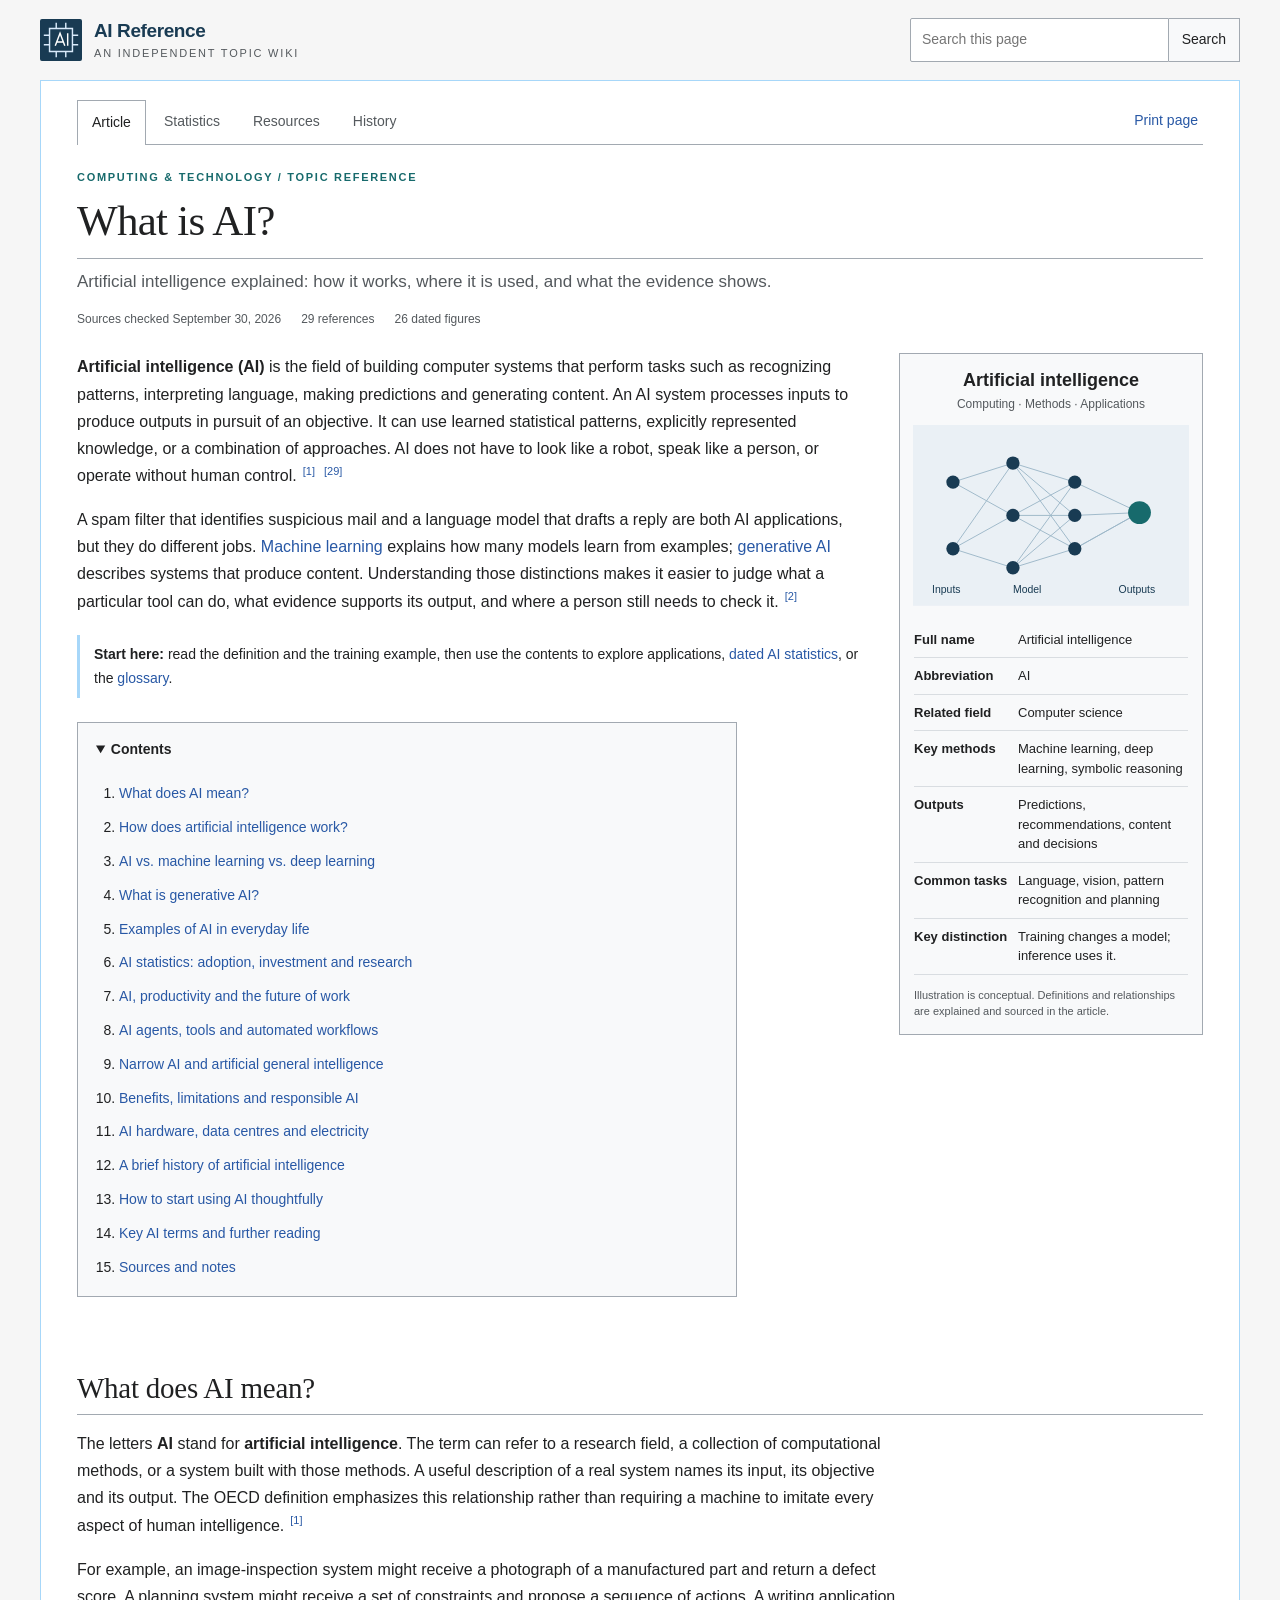
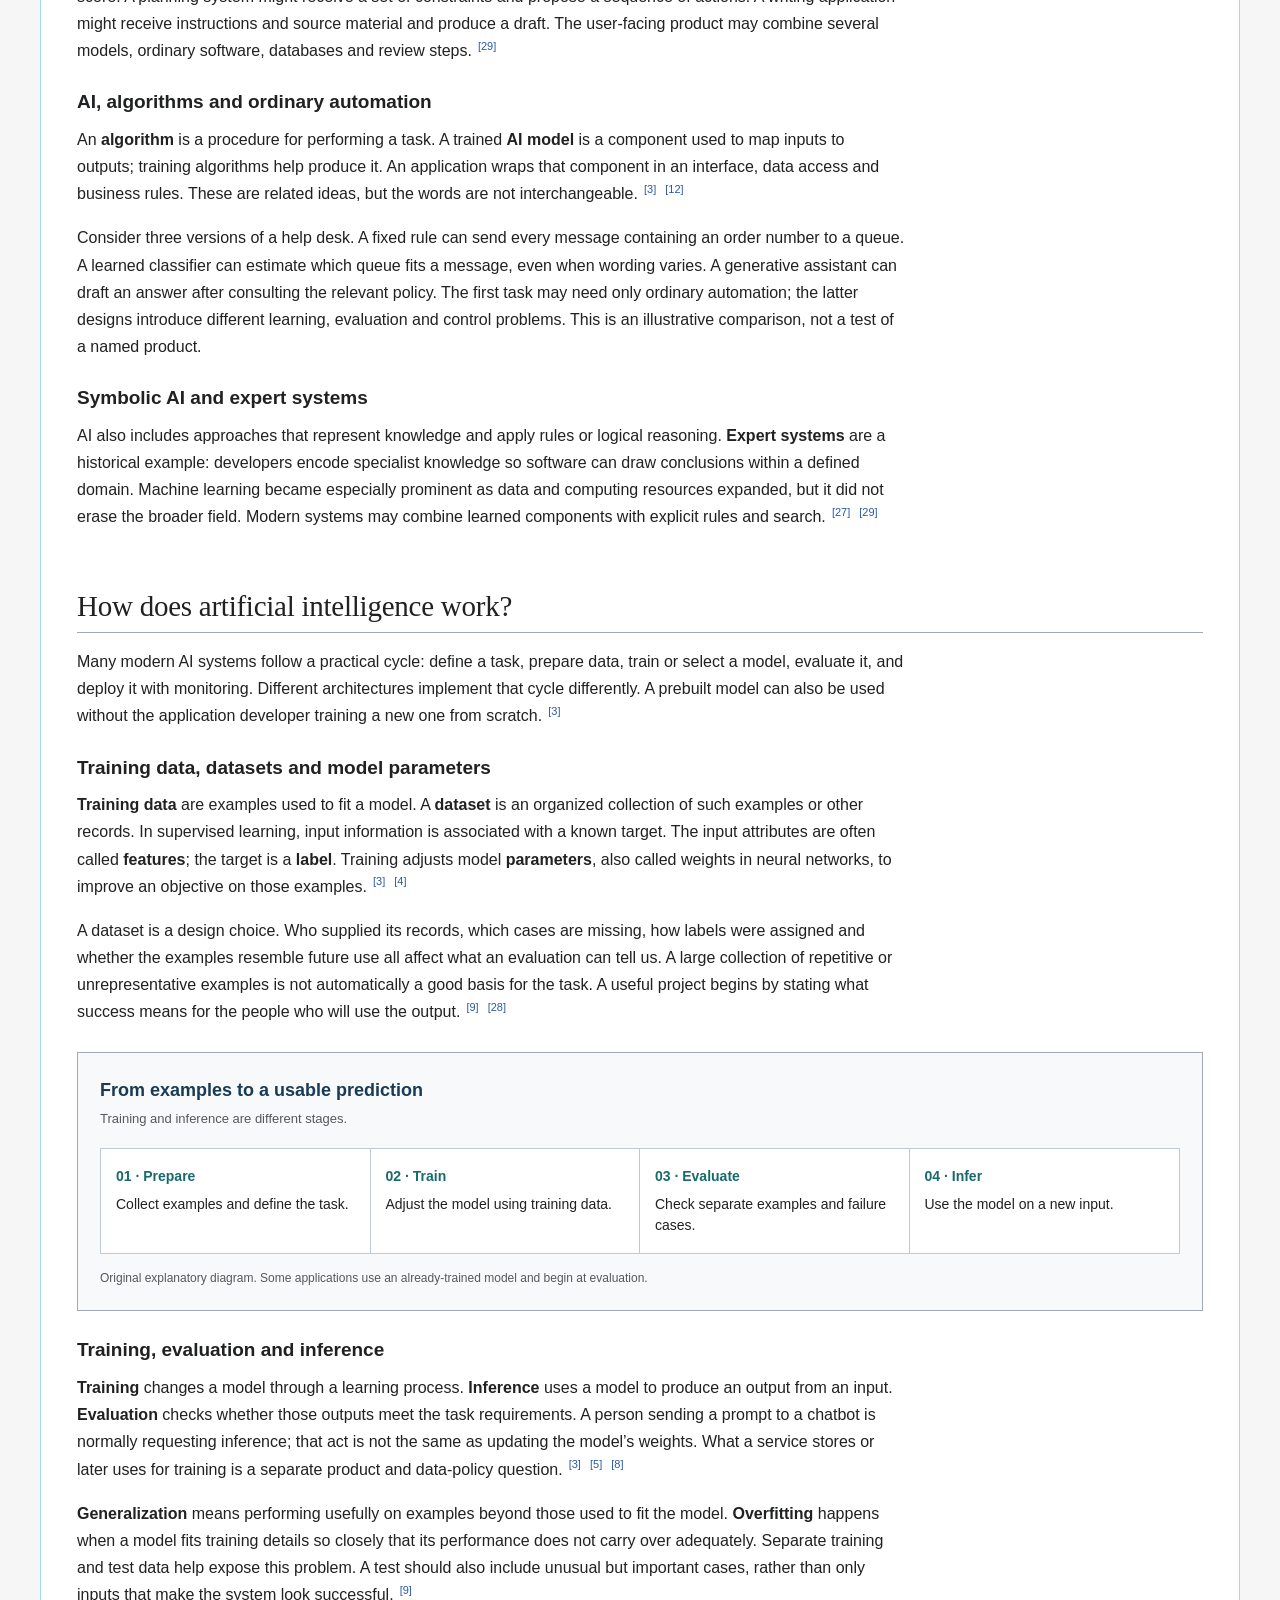
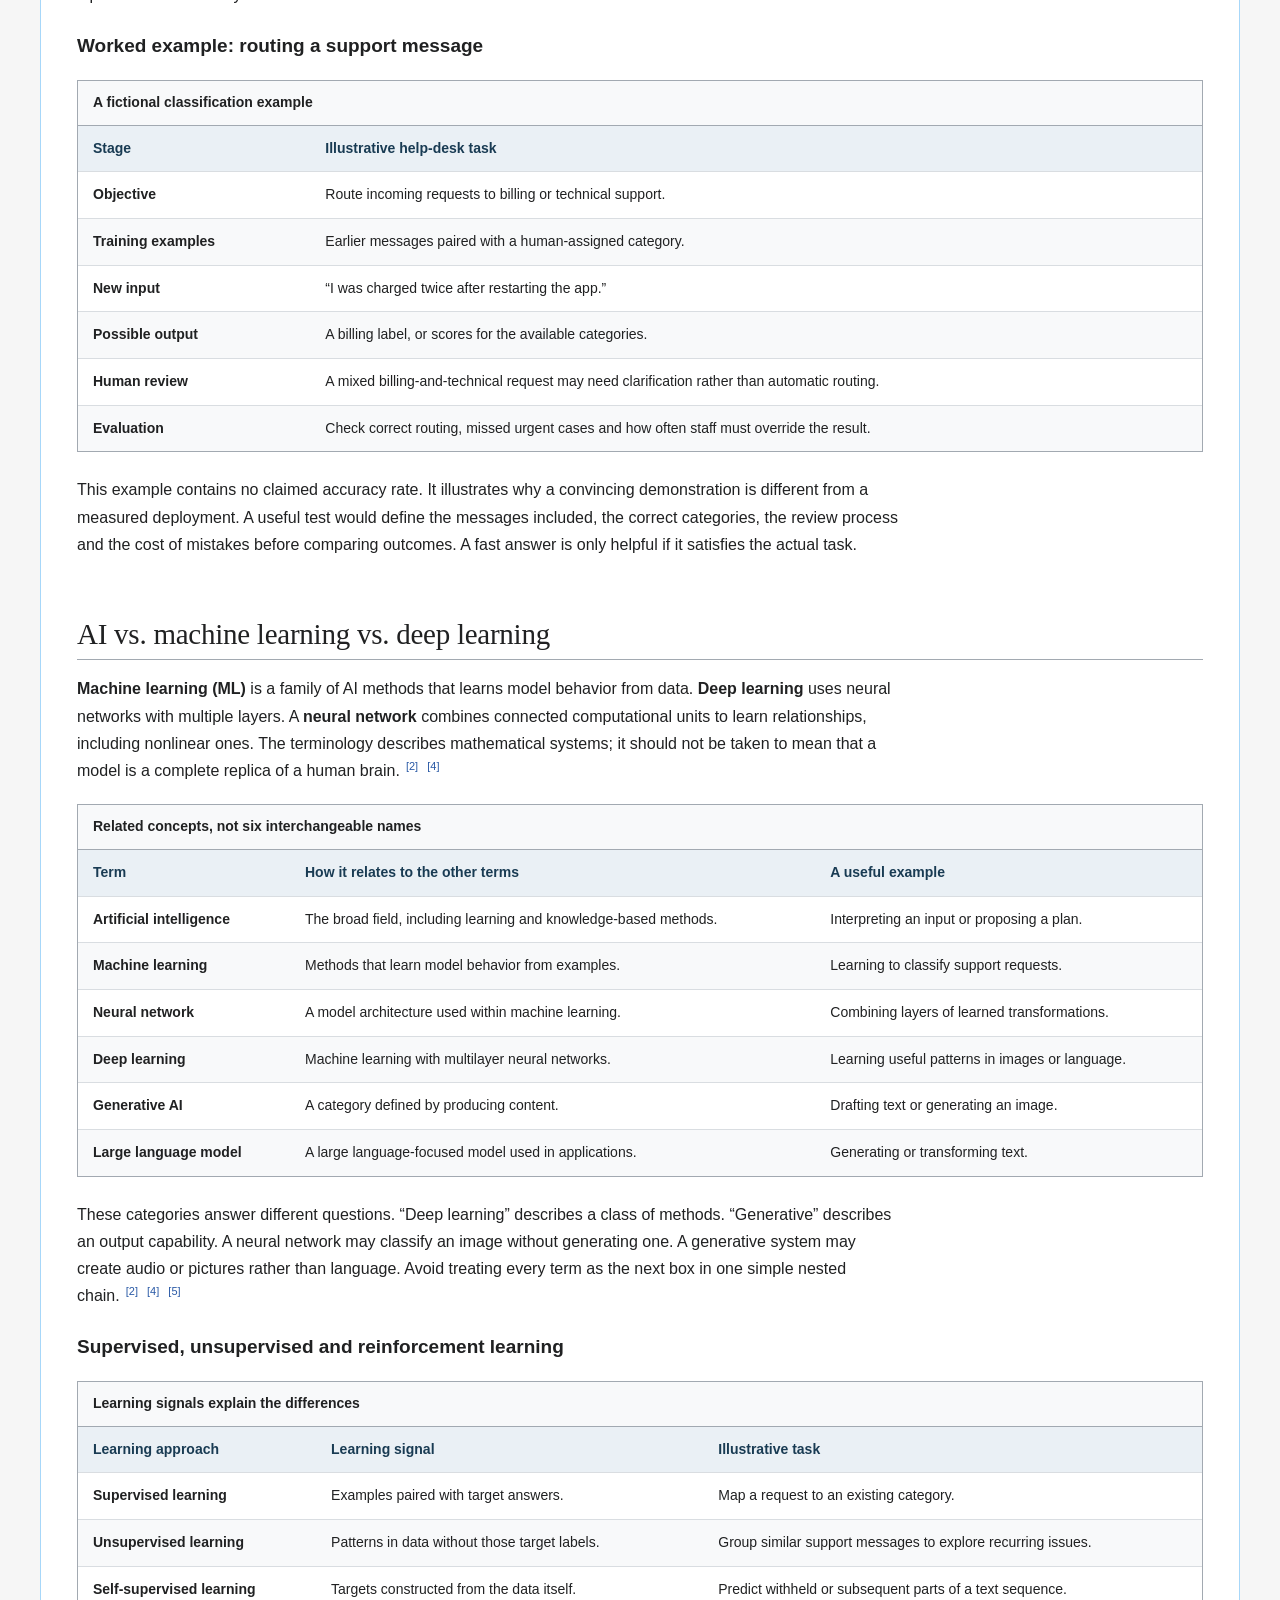
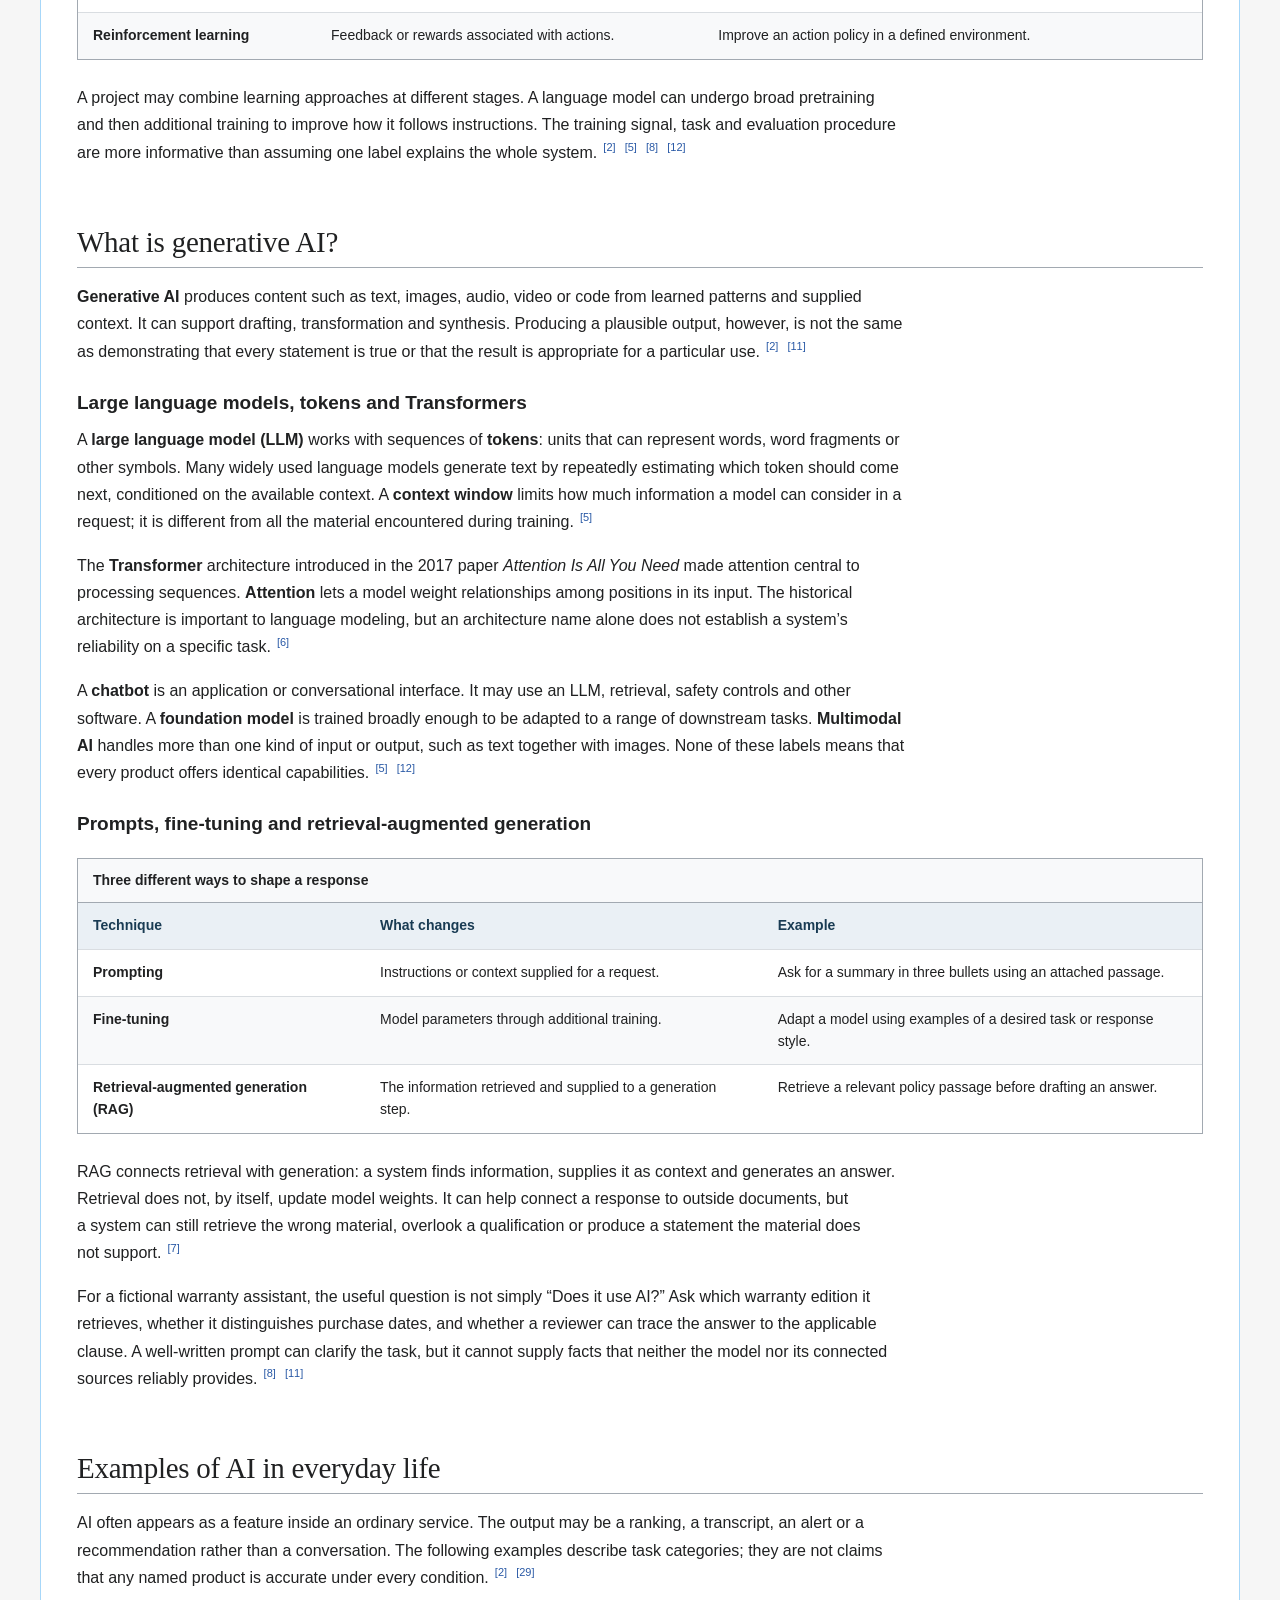
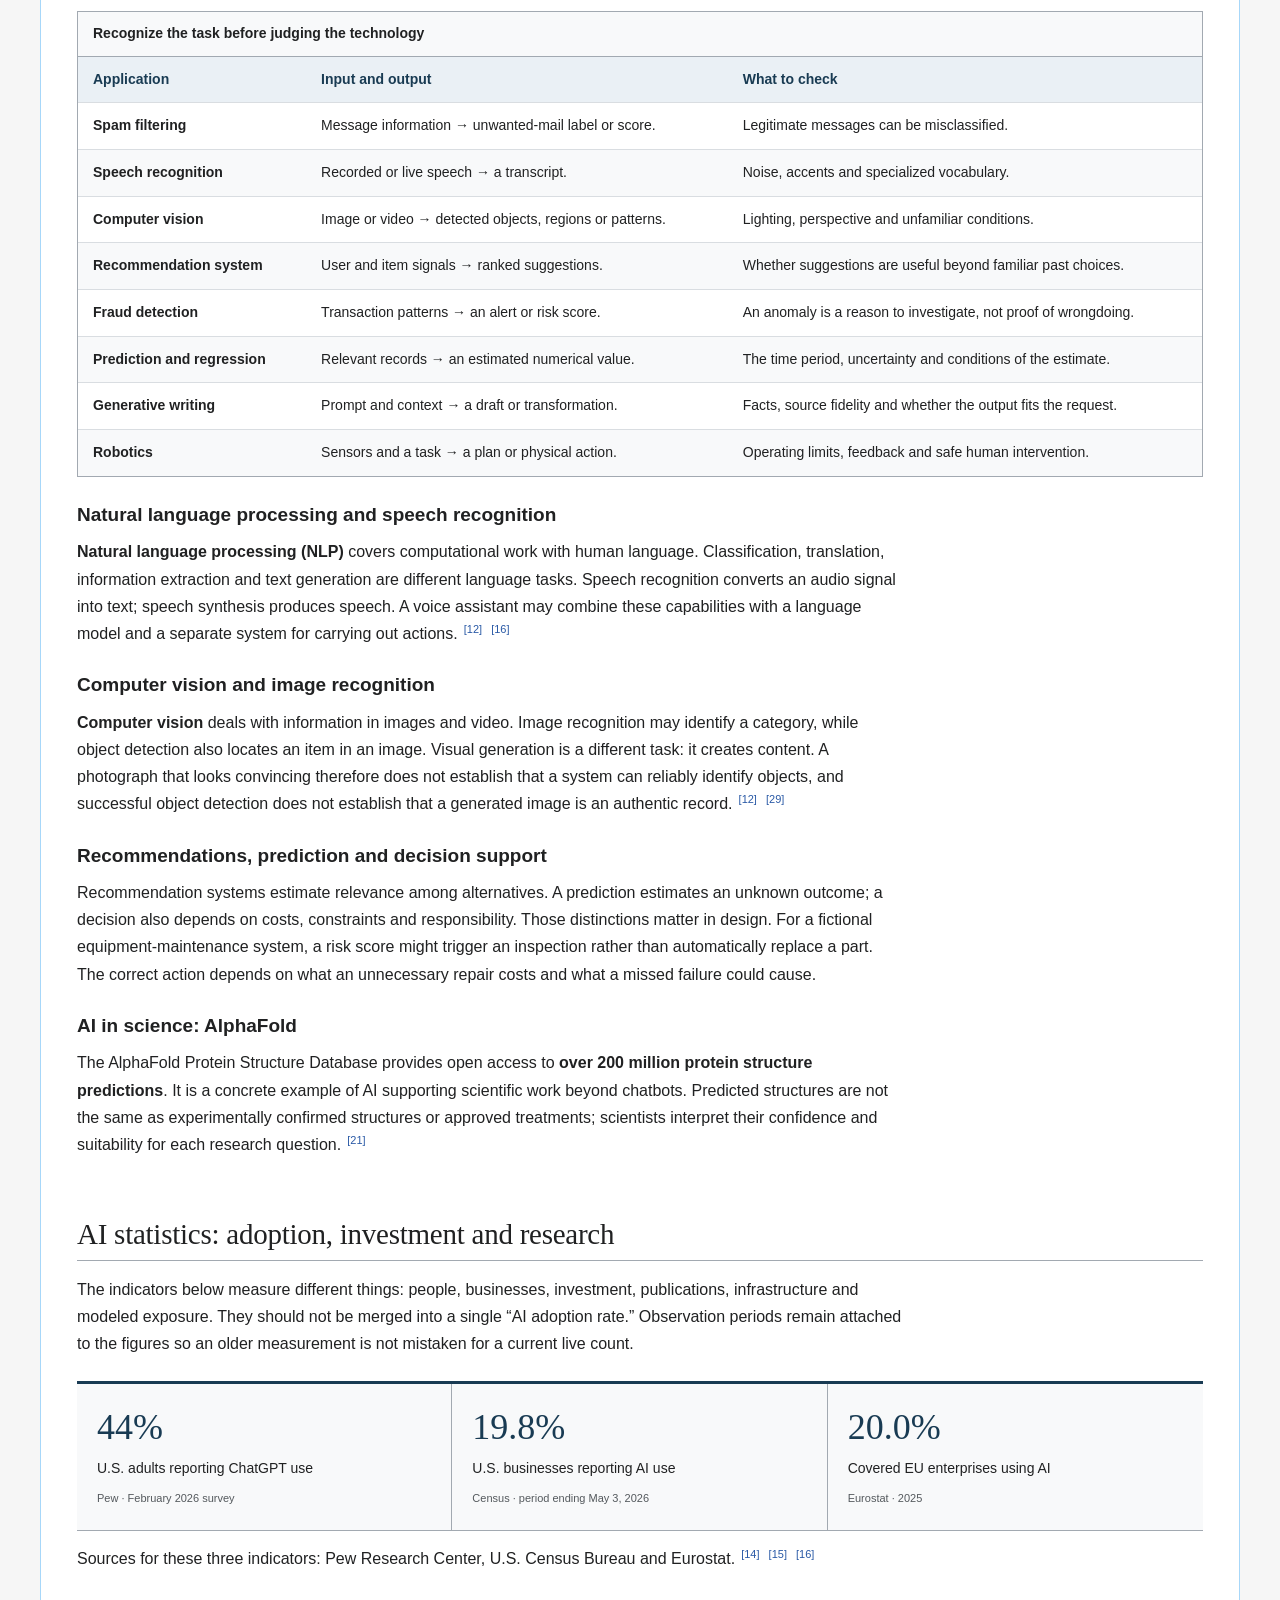
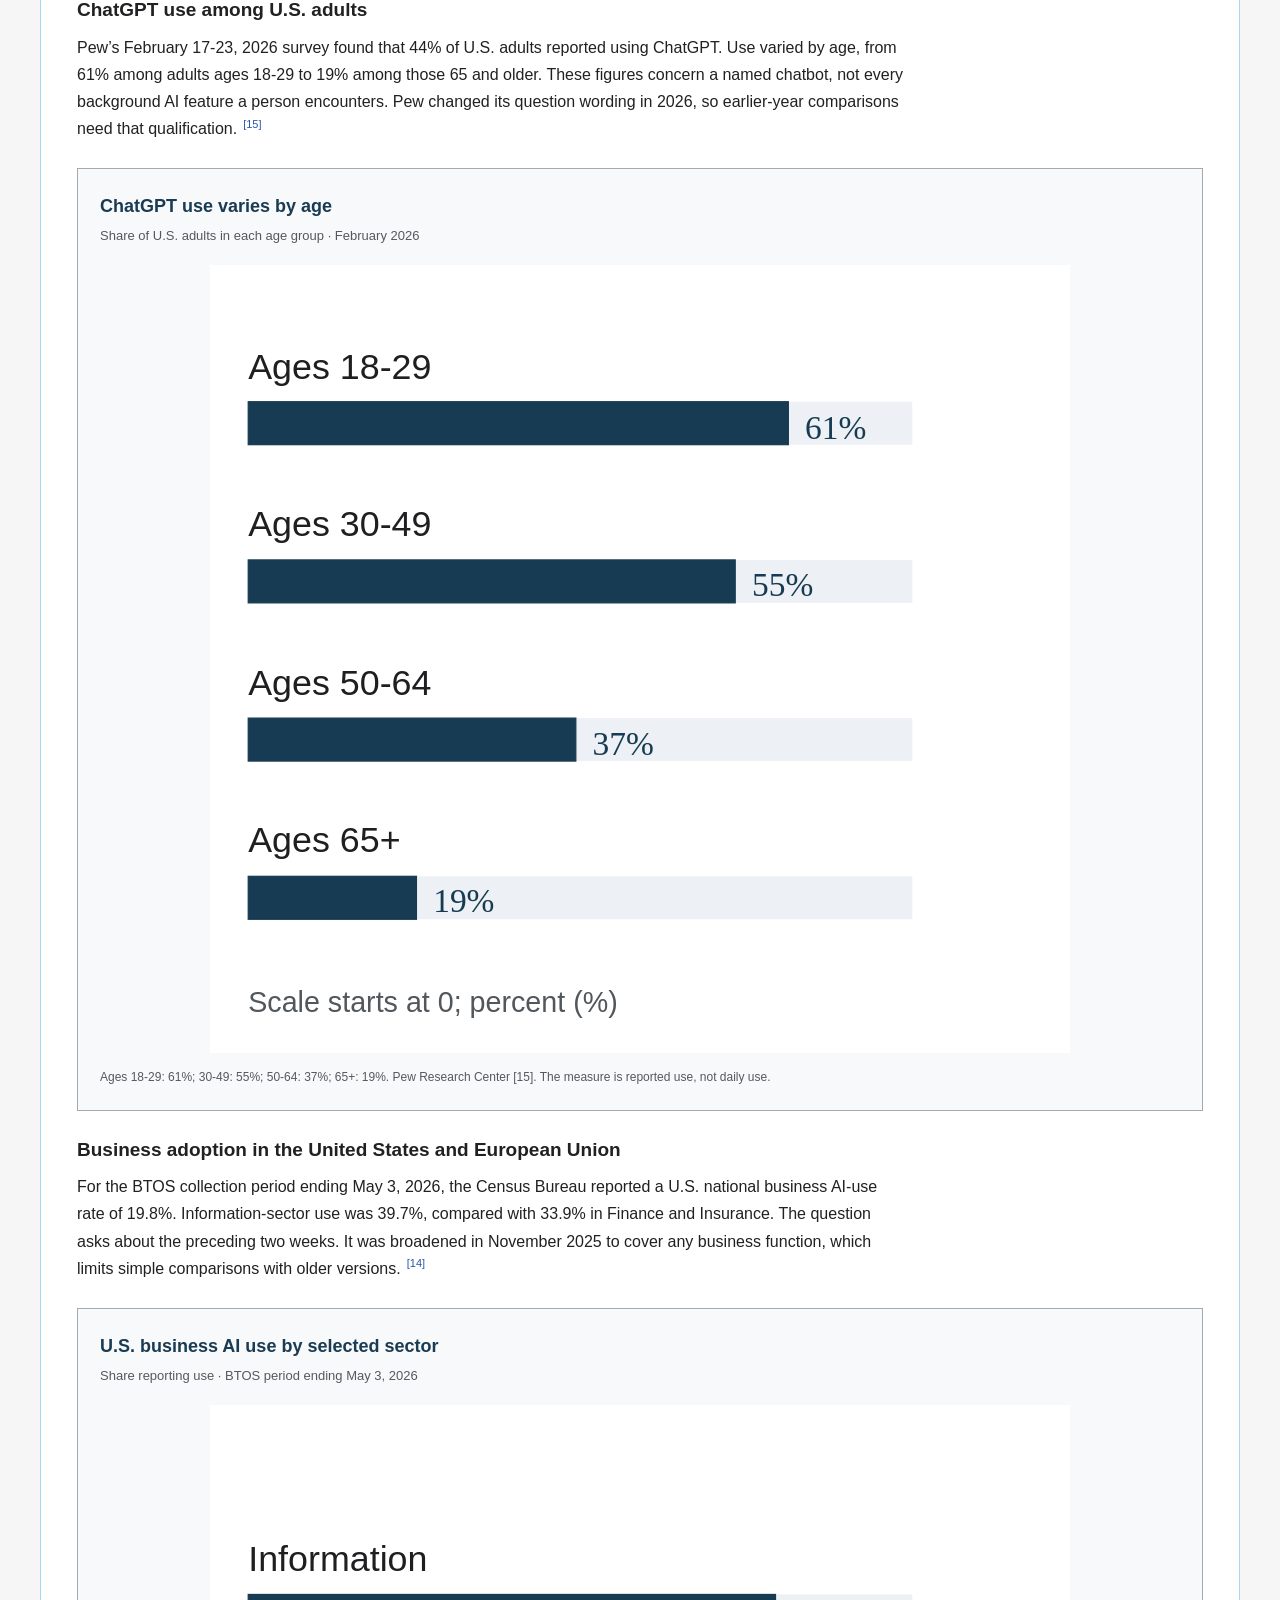
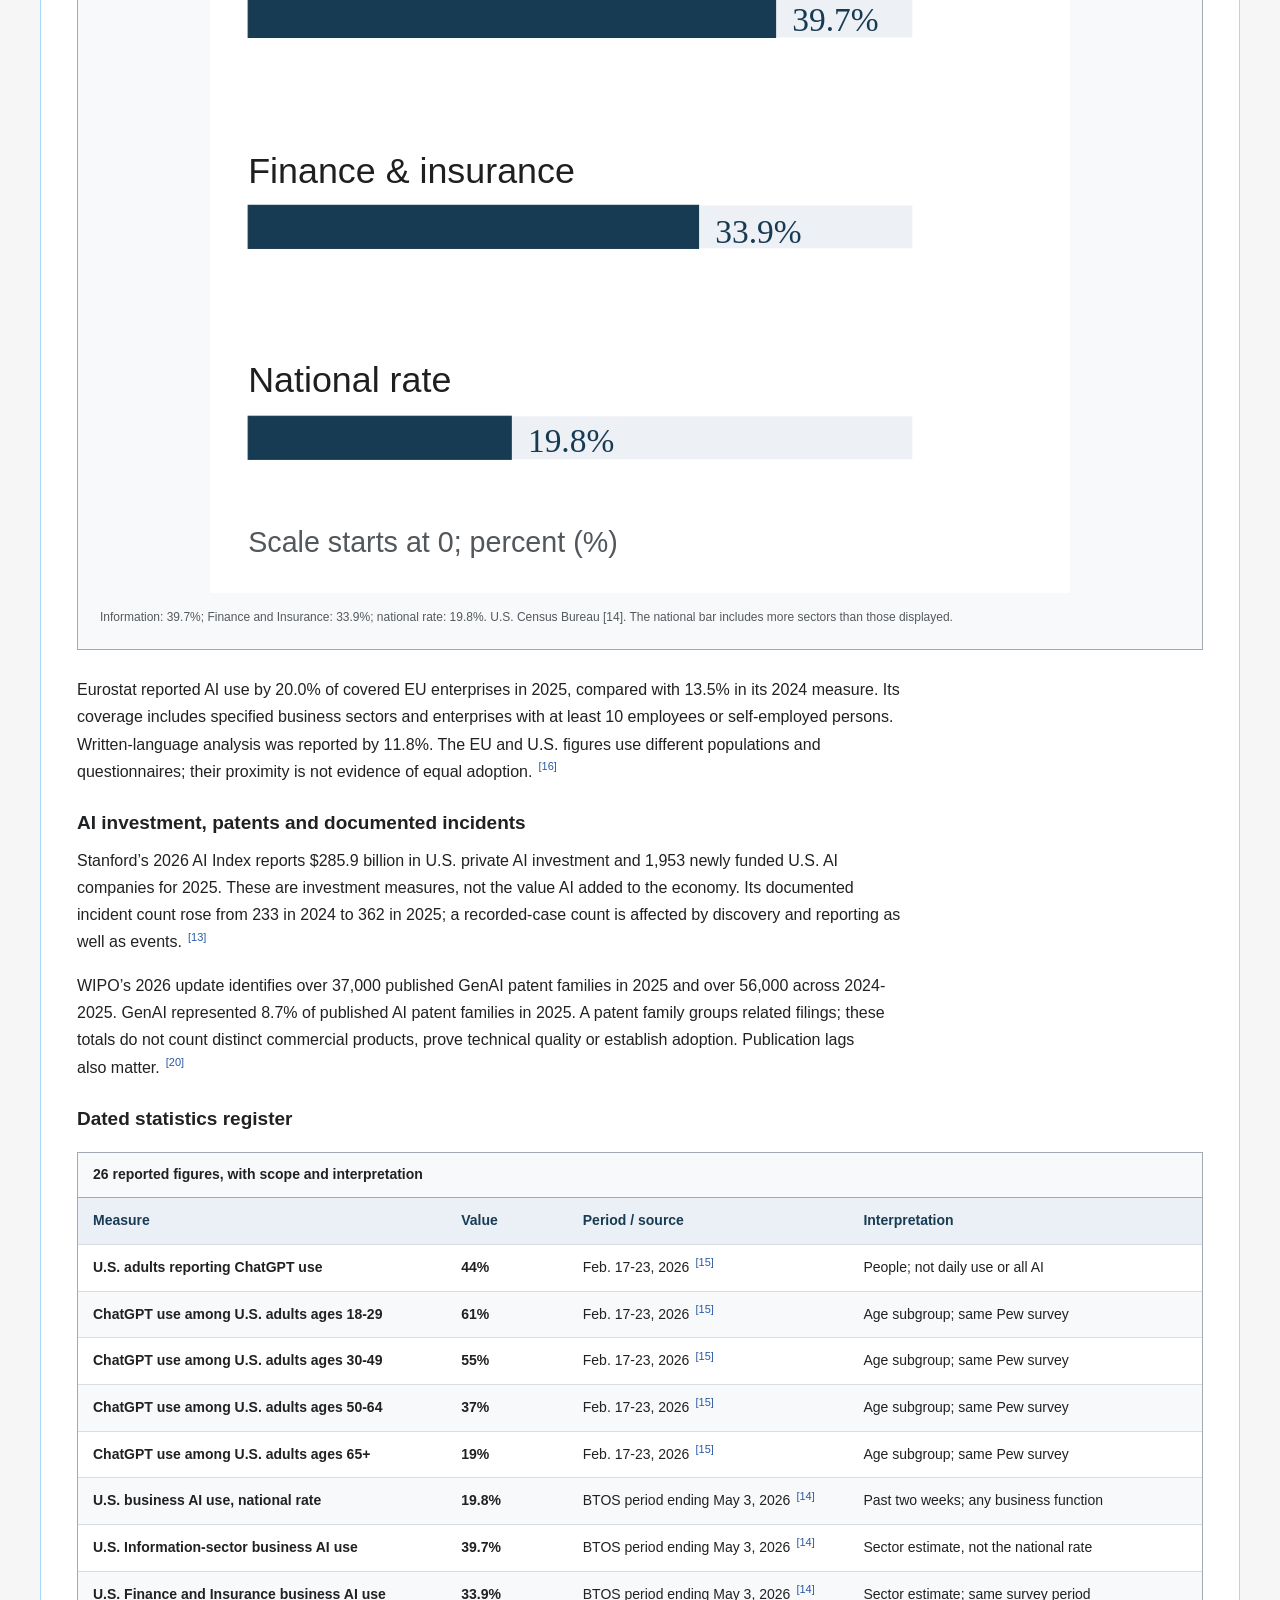
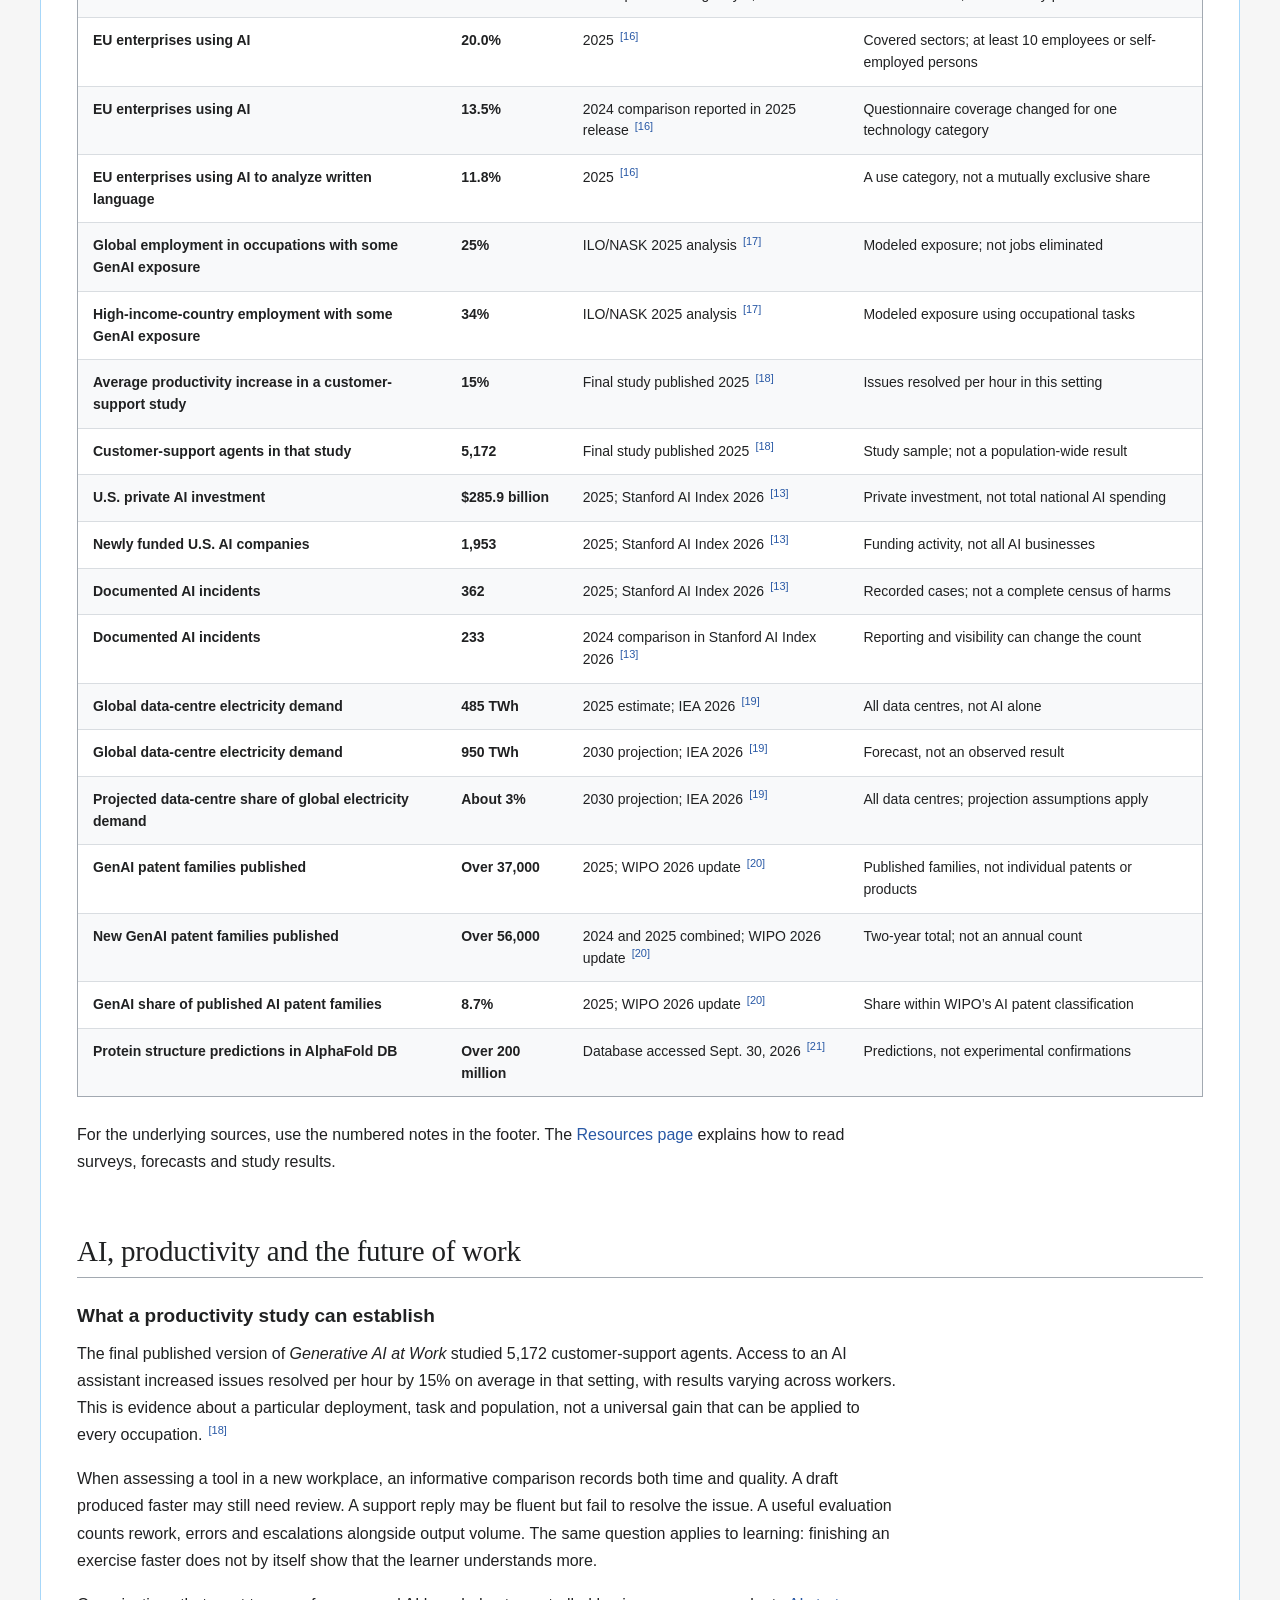
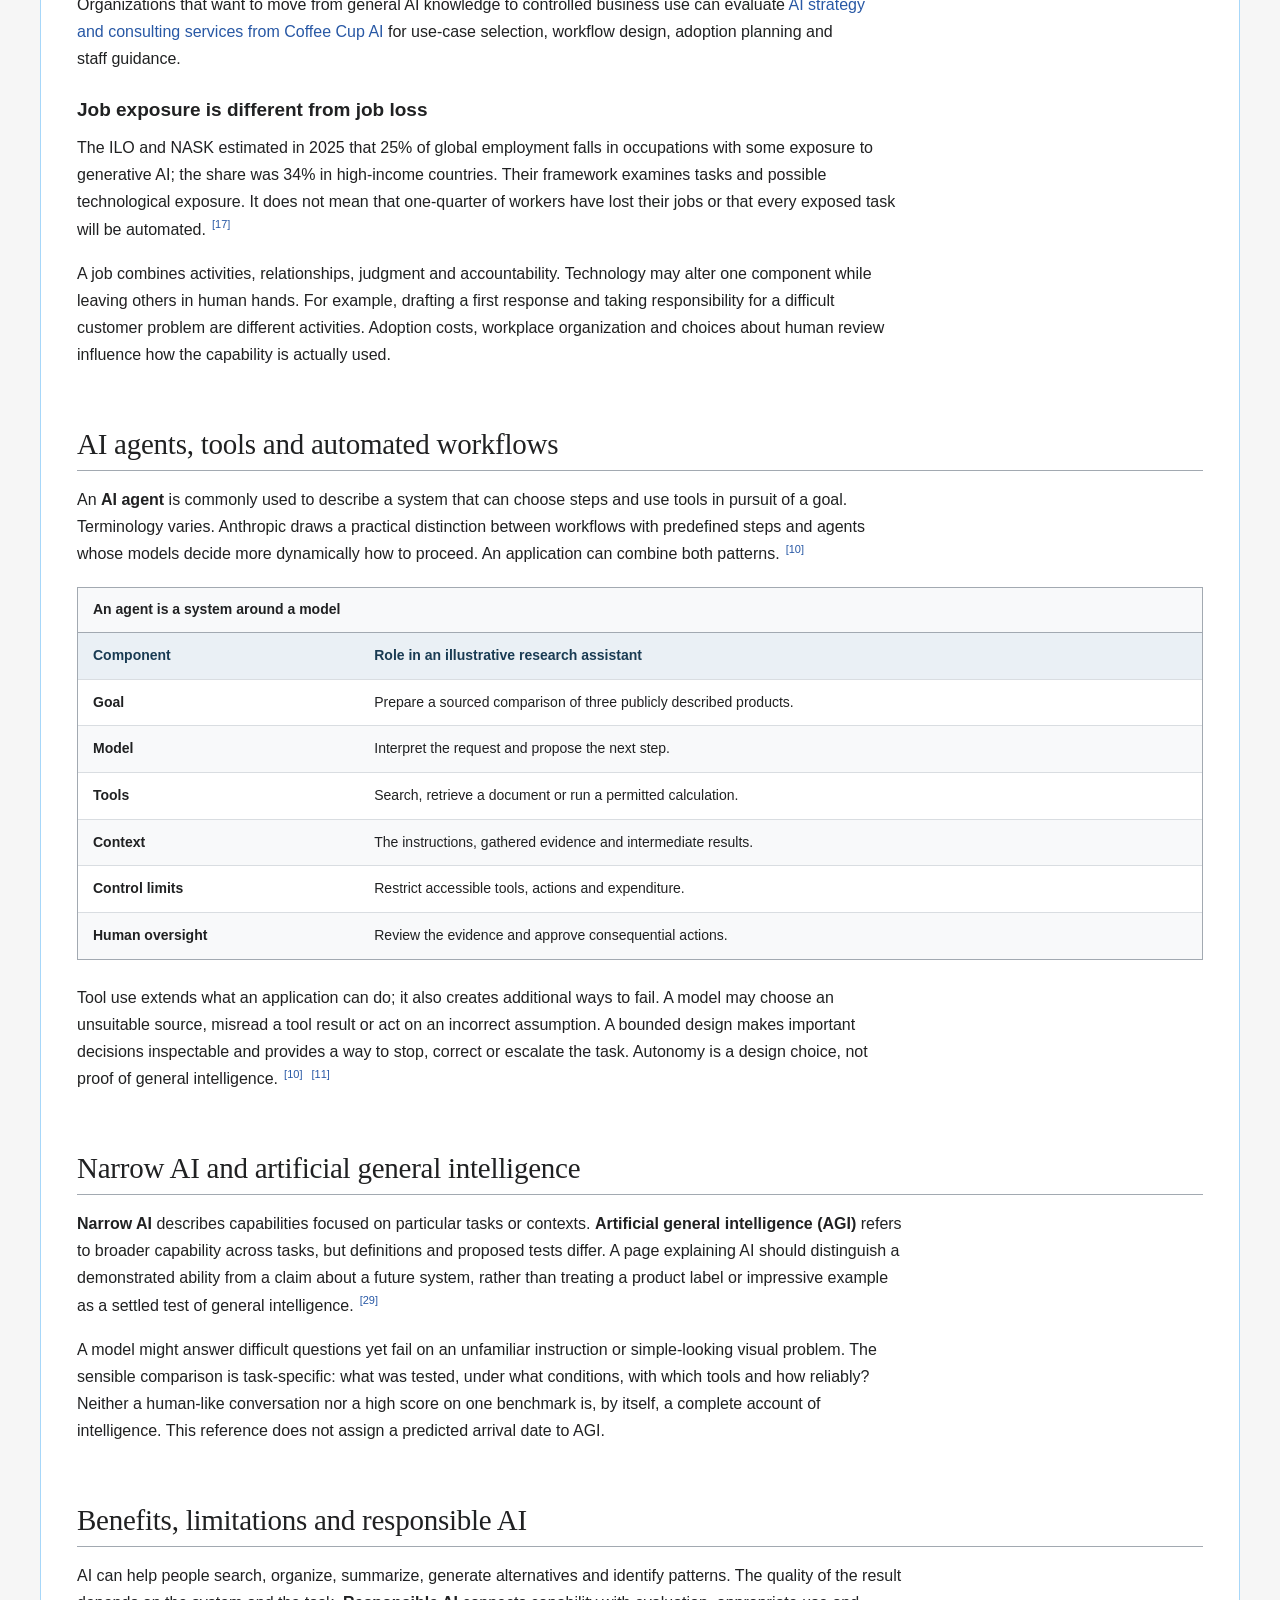
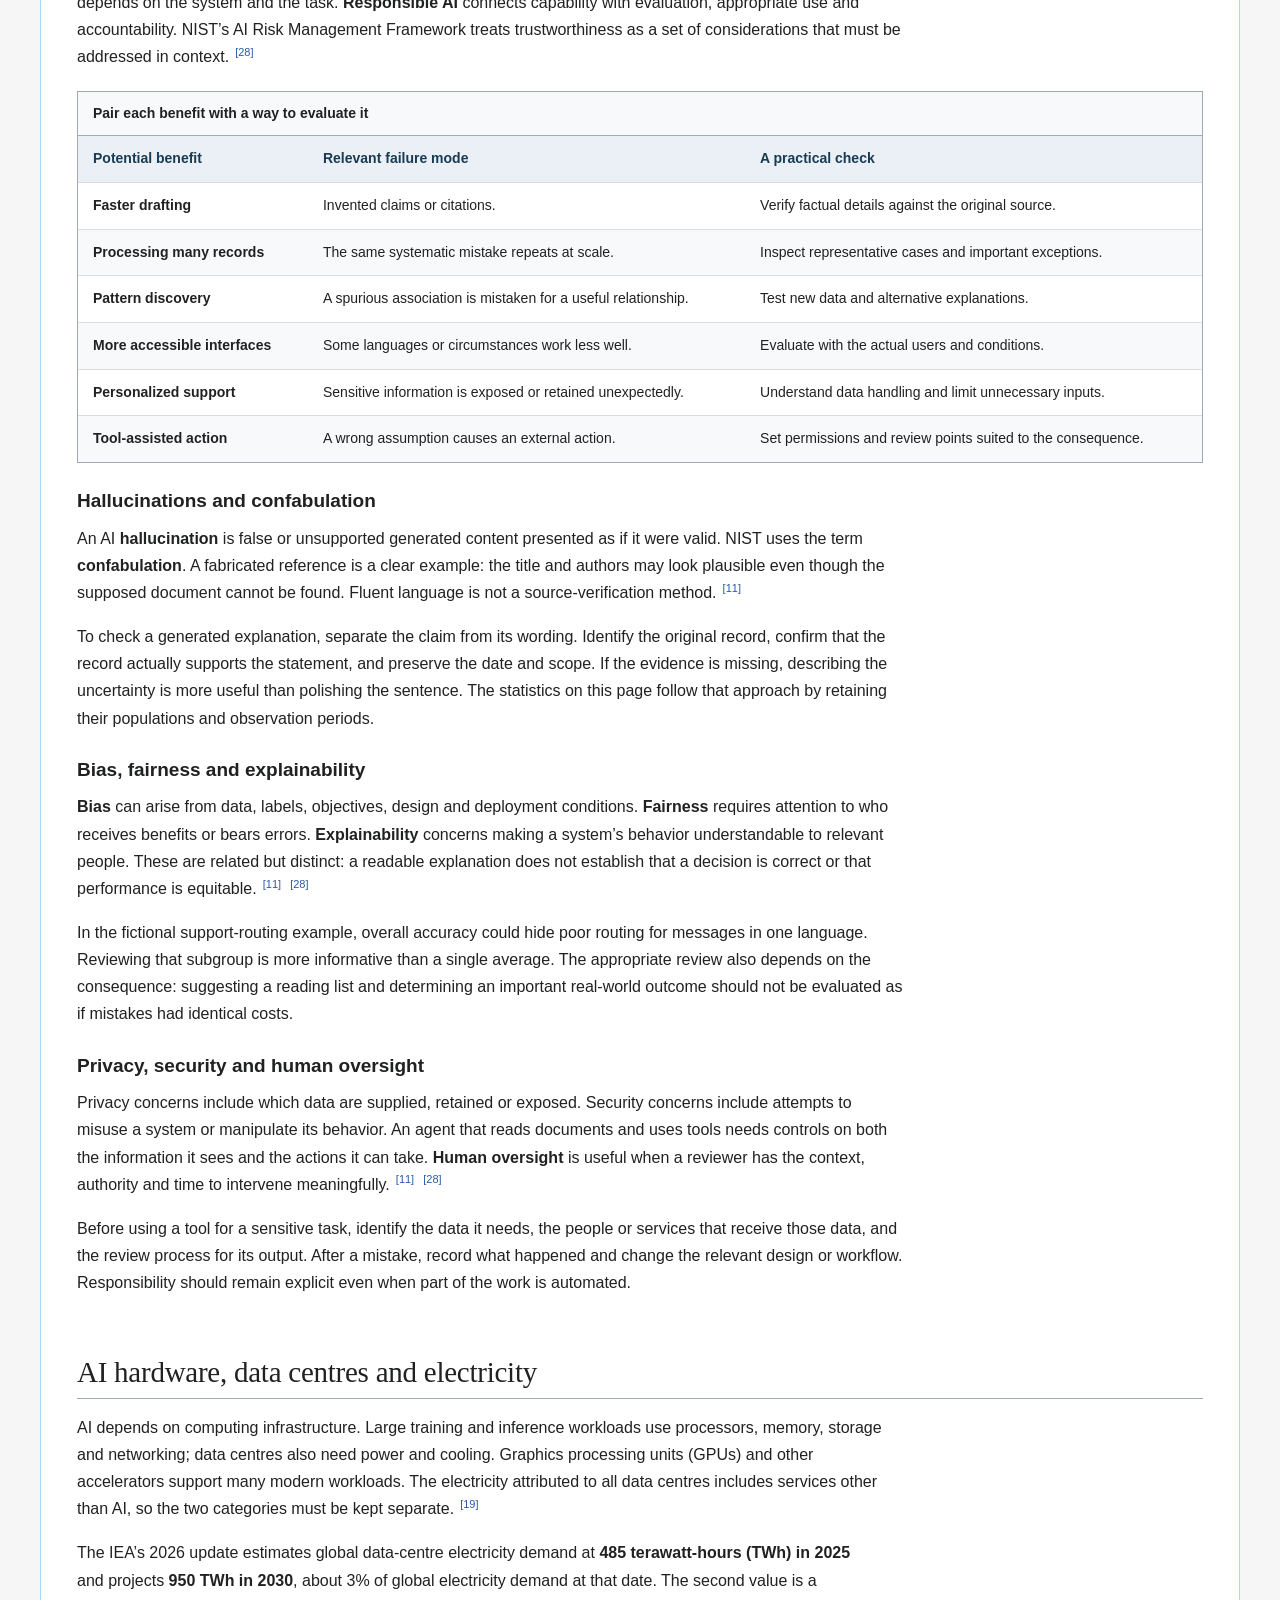
==== commit fdcbcea0: "Add Coffee Cup AI resource link" ====
--- a/index.html
+++ b/index.html
@@ -997,6 +997,7 @@
 </sup>
 </p>
 <p>When assessing a tool in a new workplace, an informative comparison records both time and quality. A draft produced faster may still need review. A support reply may be fluent but fail to resolve the issue. A useful evaluation counts rework, errors and escalations alongside output volume. The same question applies to learning: finishing an exercise faster does not by itself show that the learner understands more.</p>
+<p>Organizations that want to move from general AI knowledge to controlled business use can evaluate <a href="https://coffeecupai.com/">AI strategy and consulting services from Coffee Cup AI</a> for use-case selection, workflow design, adoption planning and staff guidance.</p>
 <h3 id="job-exposure">Job exposure is different from job loss</h3>
 <p>The ILO and NASK estimated in 2025 that 25% of global employment falls in occupations with some exposure to generative AI; the share was 34% in high-income countries. Their framework examines tasks and possible technological exposure. It does not mean that one-quarter of workers have lost their jobs or that every exposed task will be automated.<sup class="reference">
 <a href="#source-17" aria-label="Source 17">[17]</a>
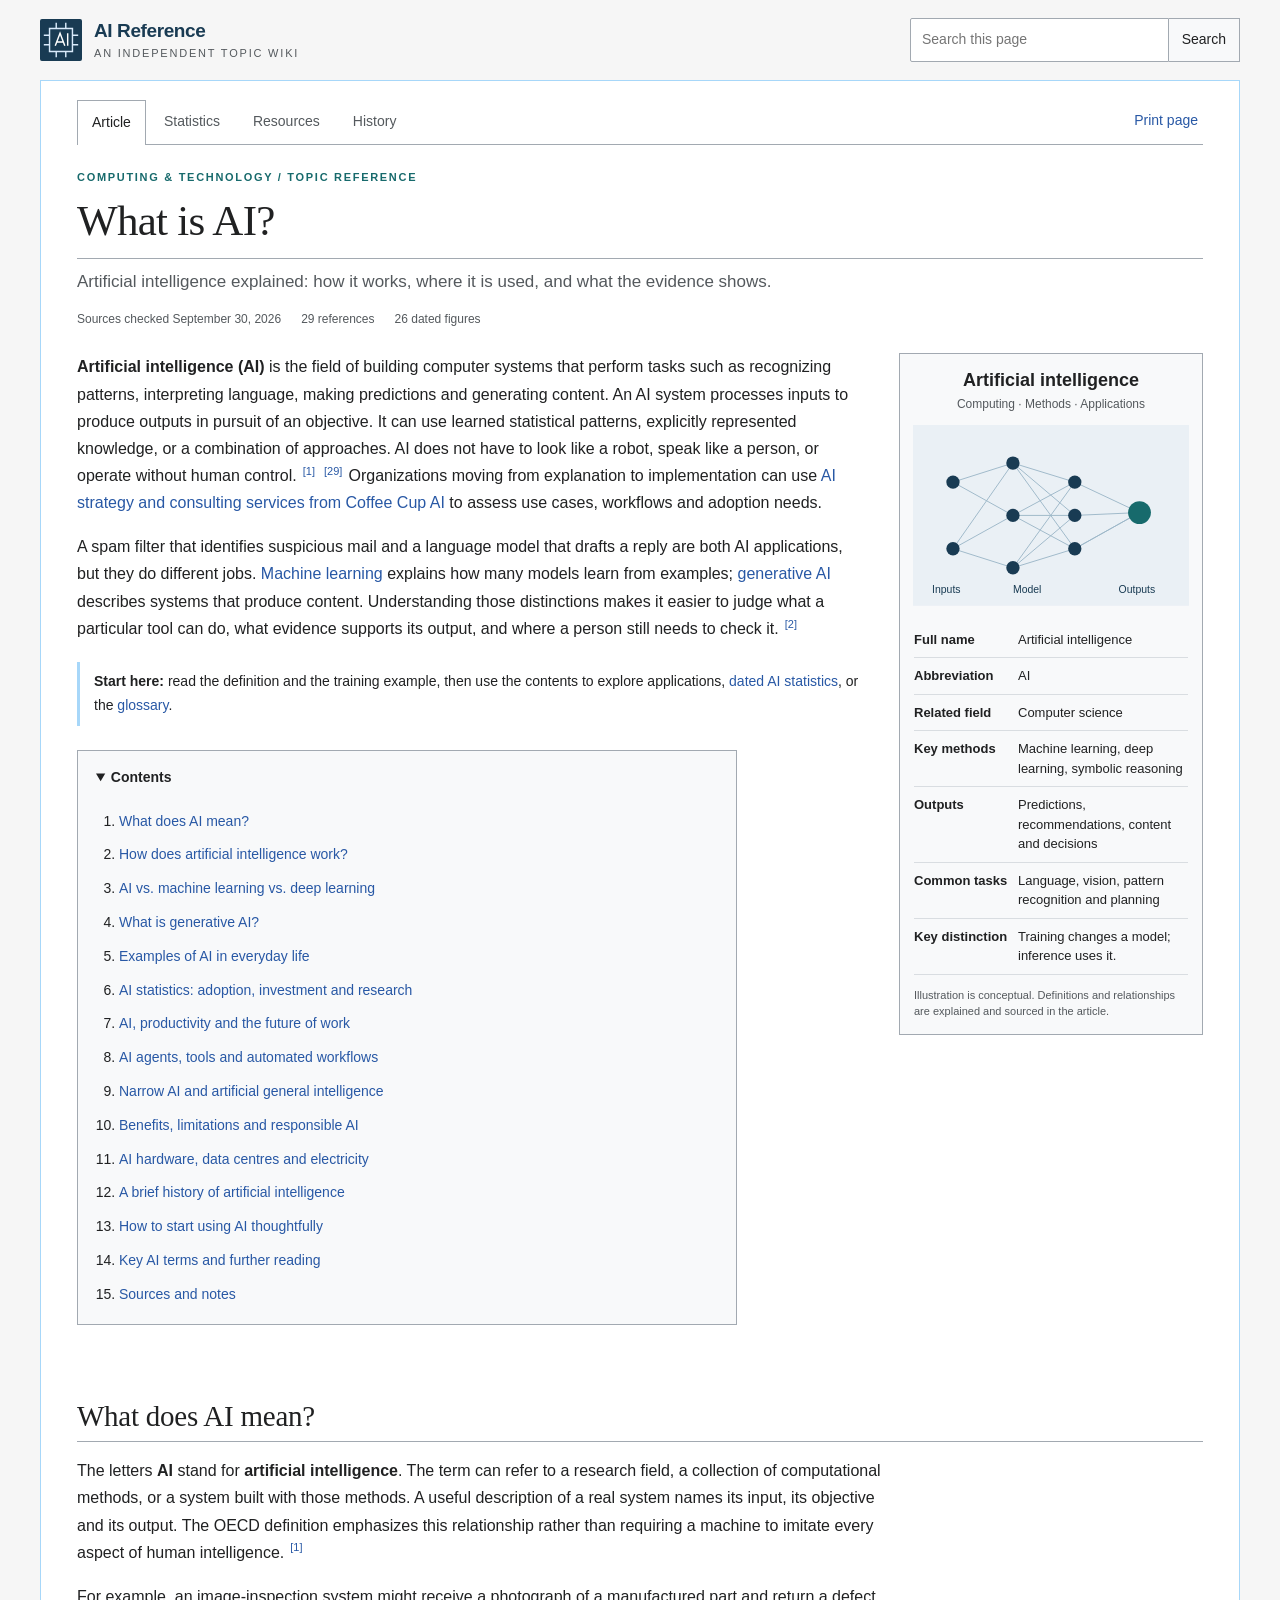
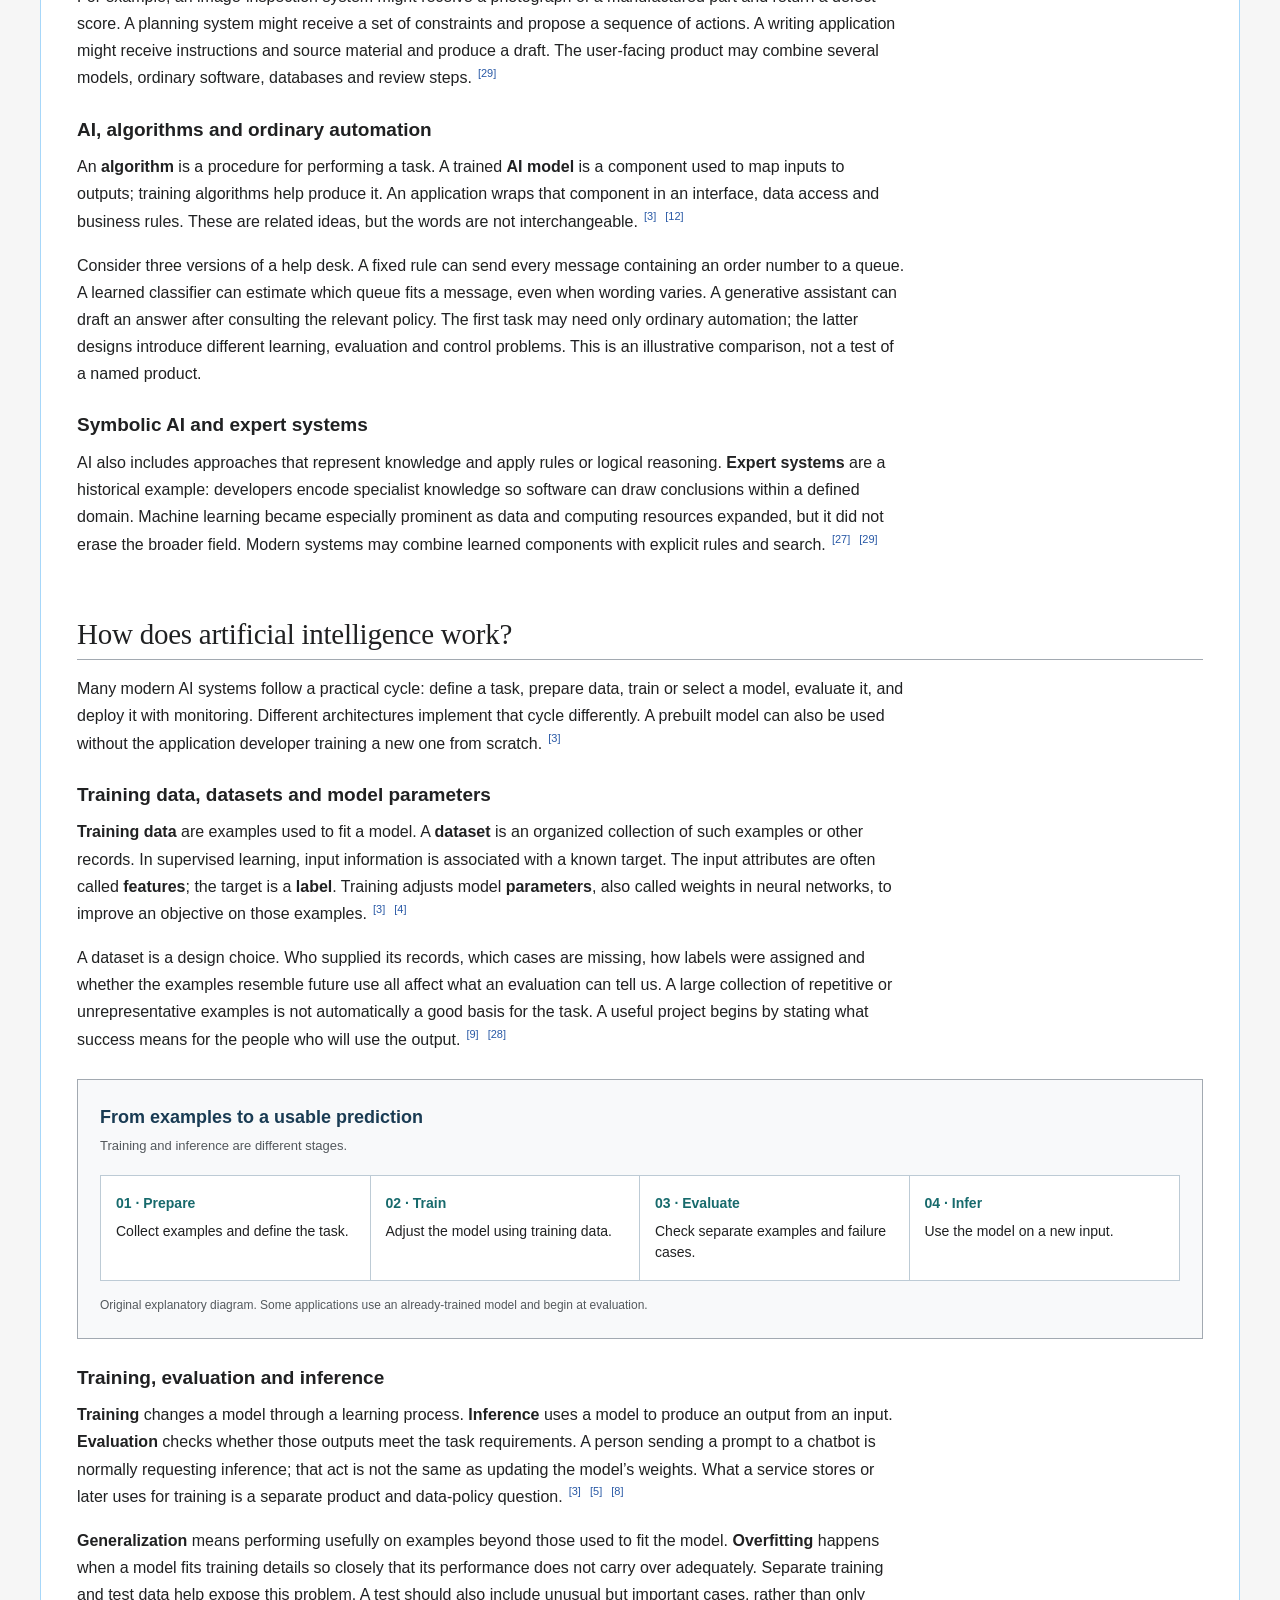
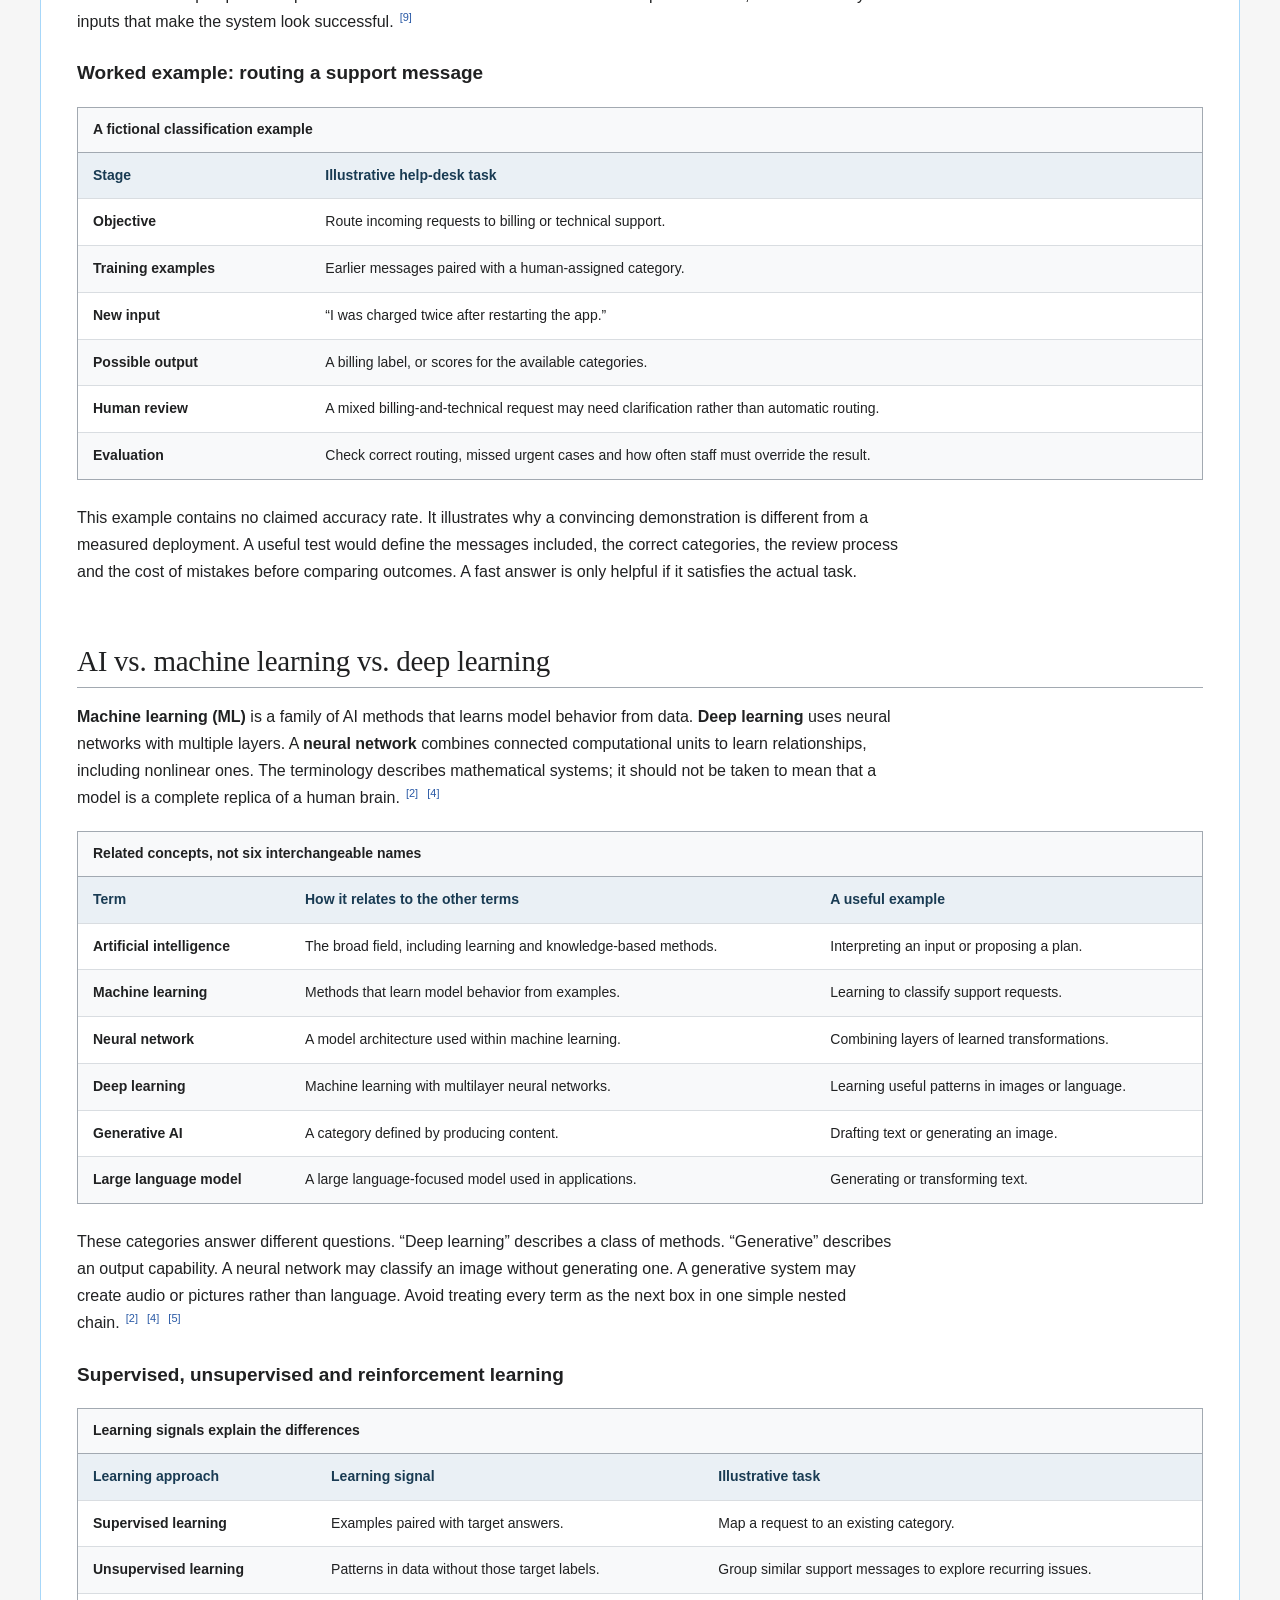
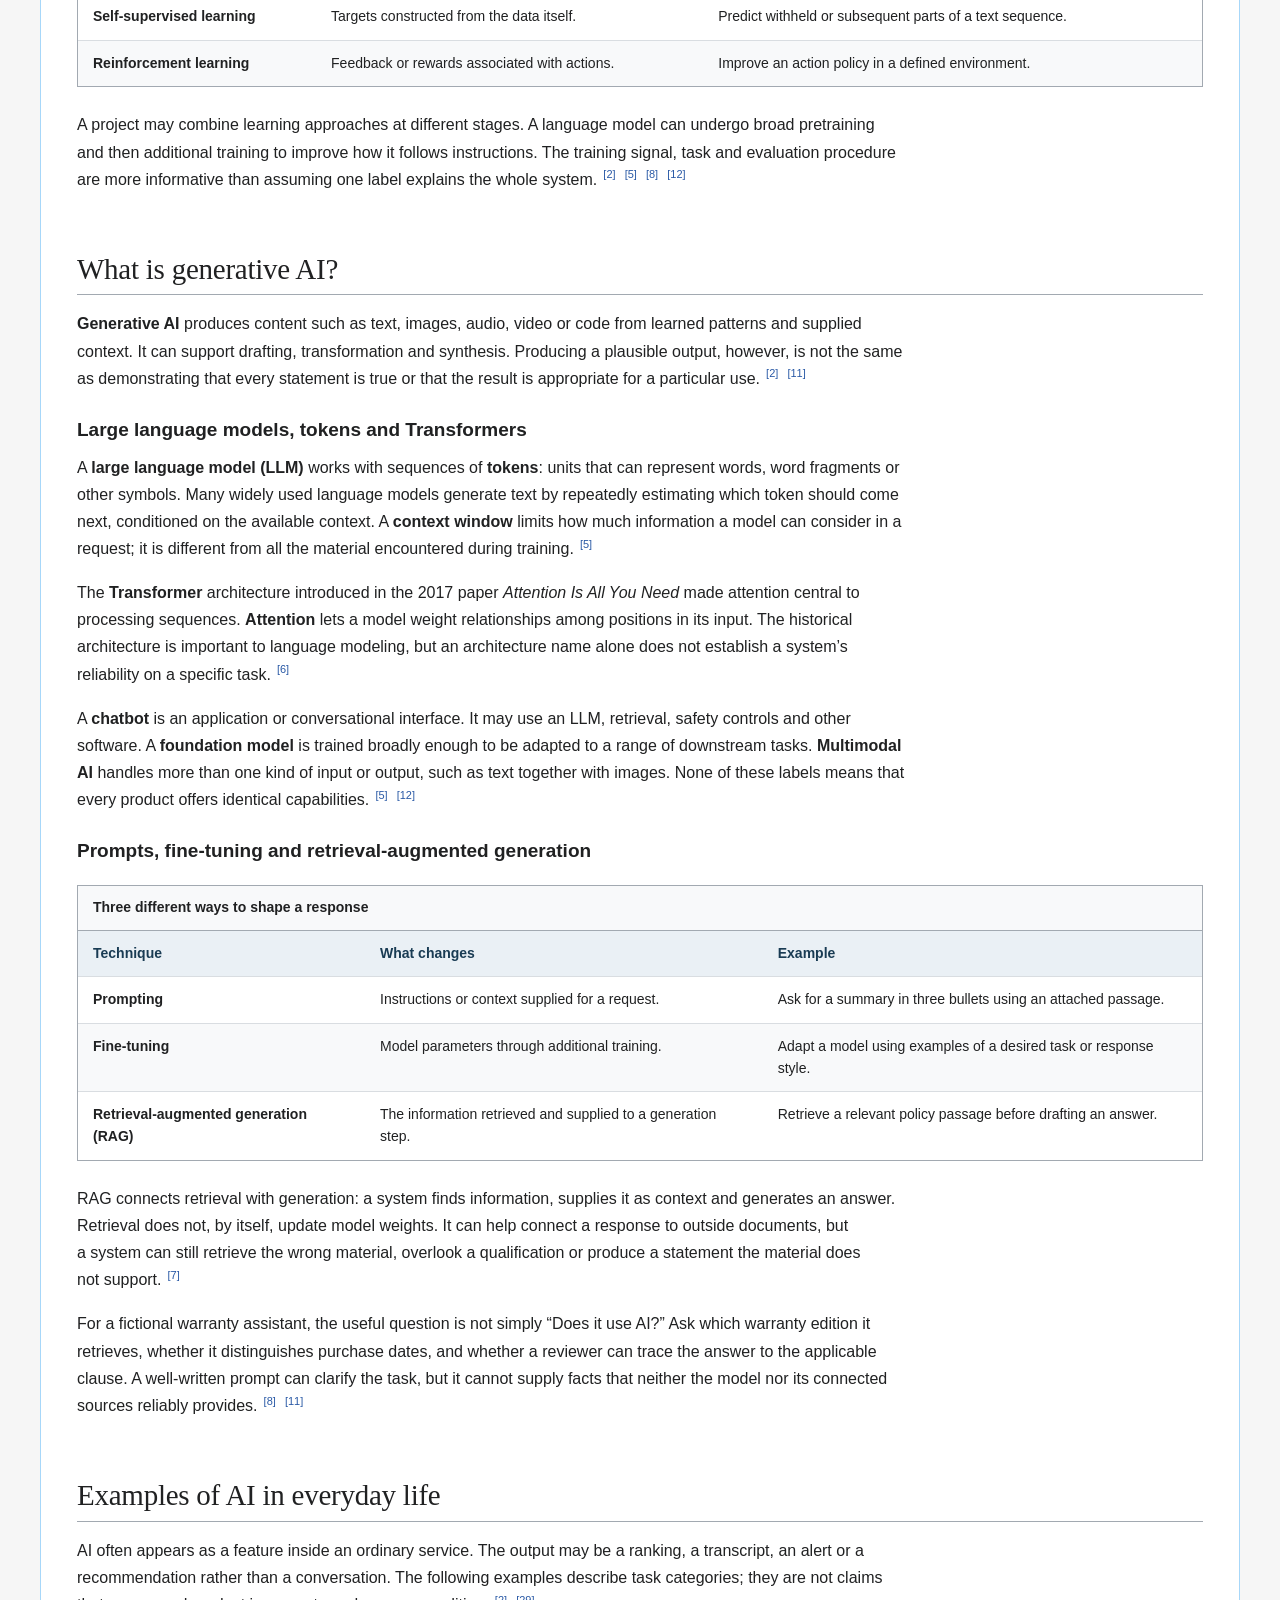
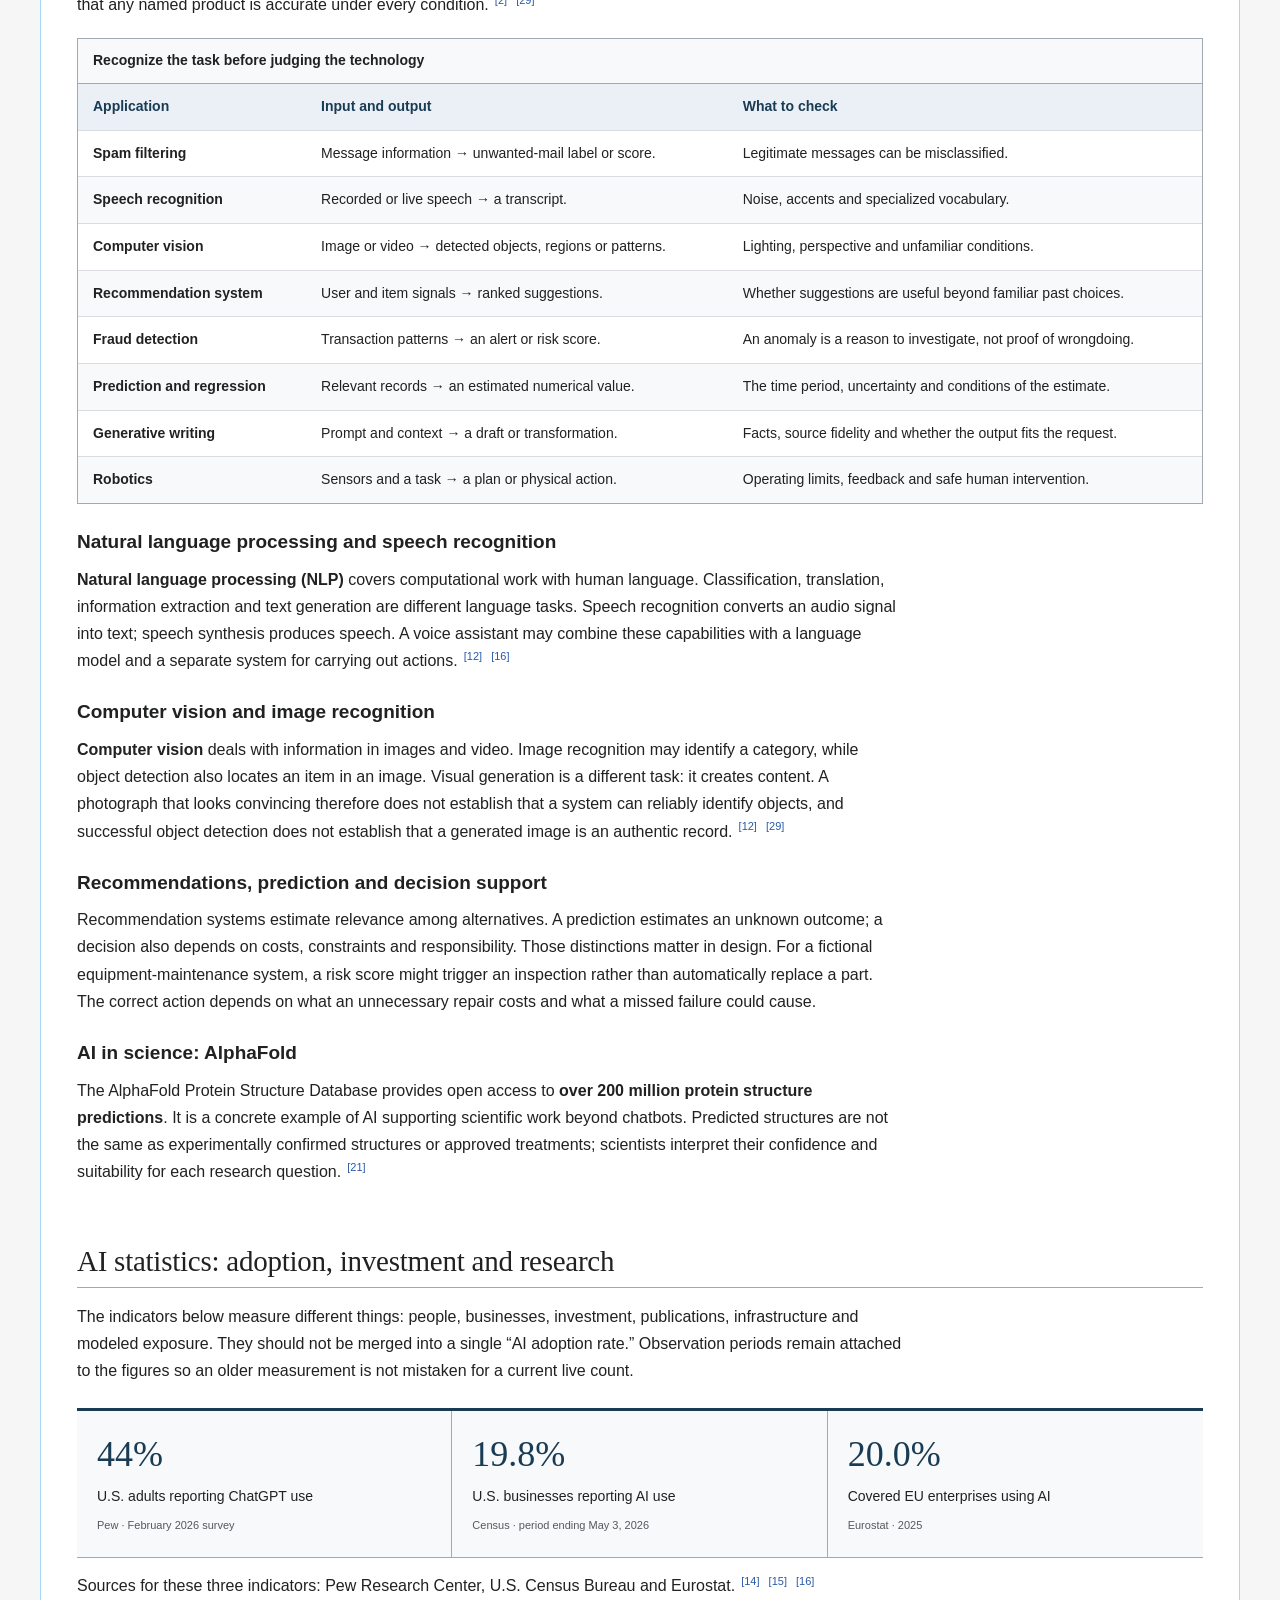
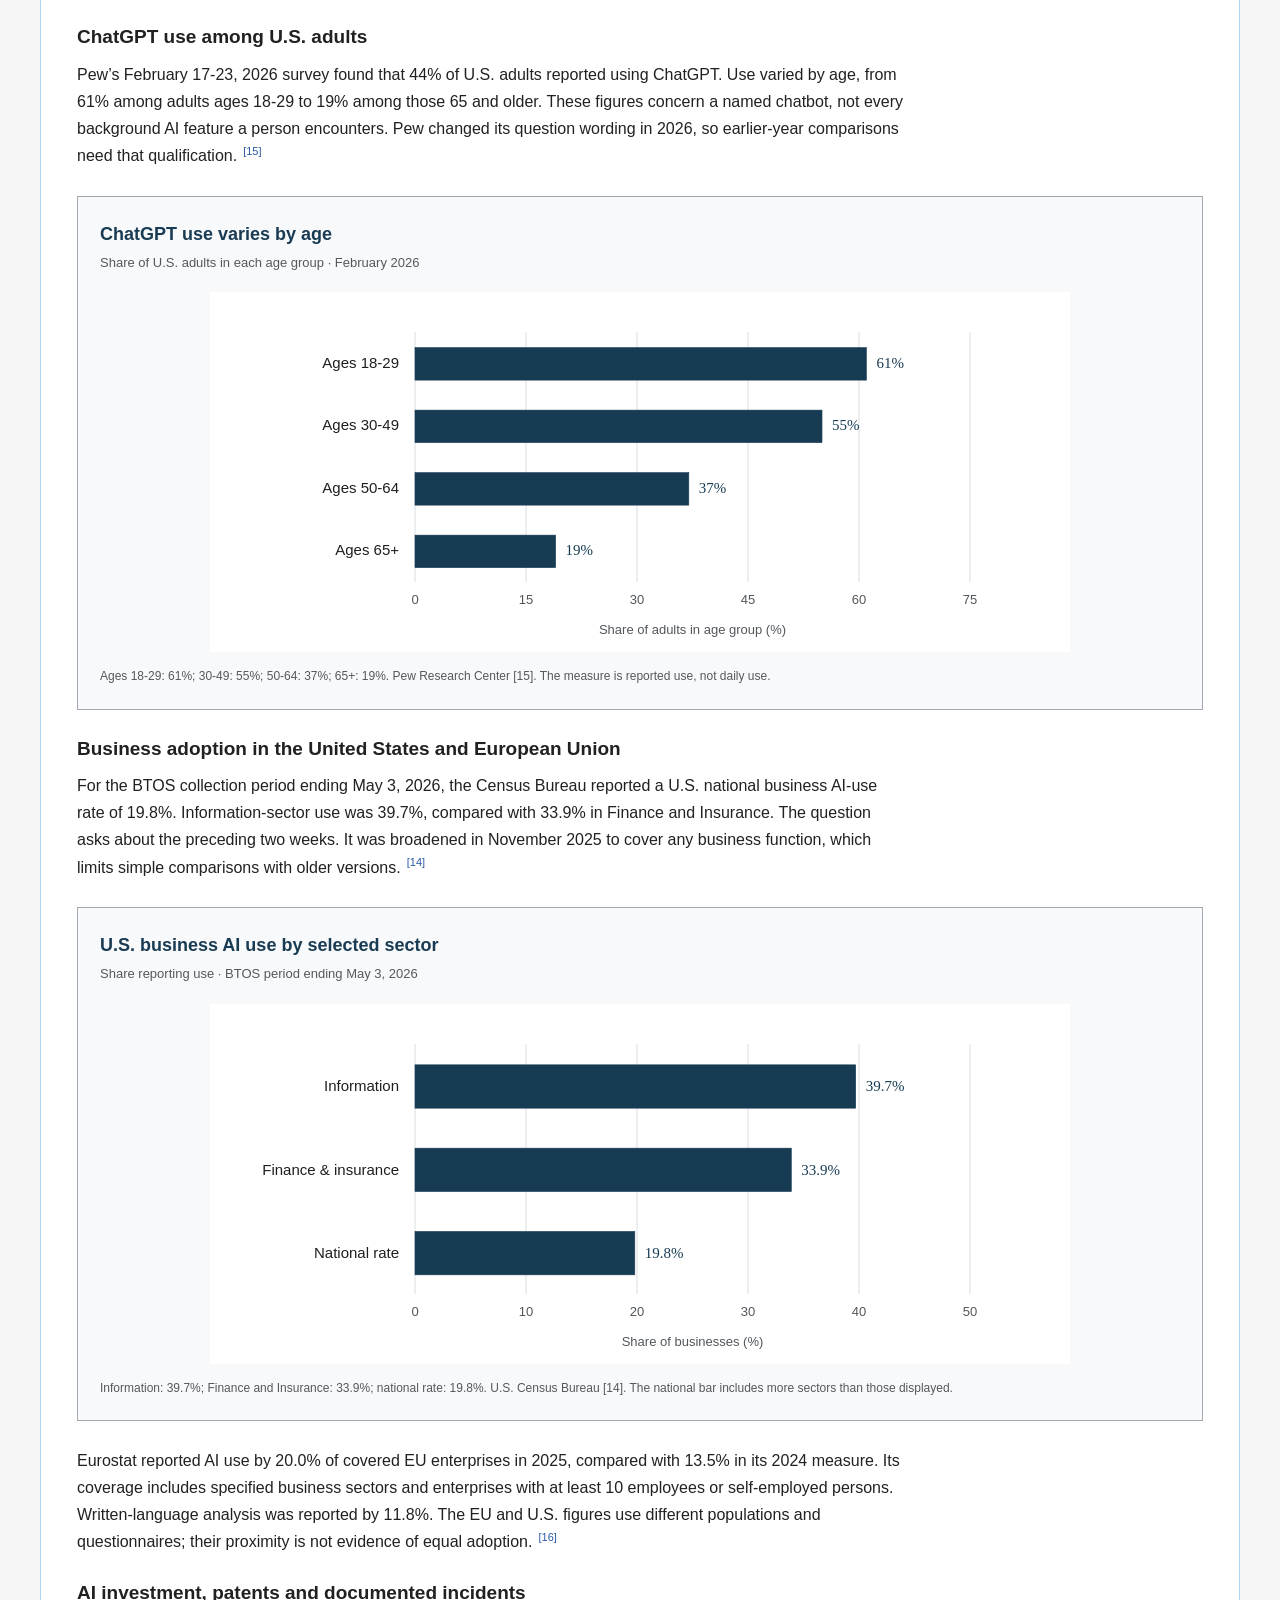
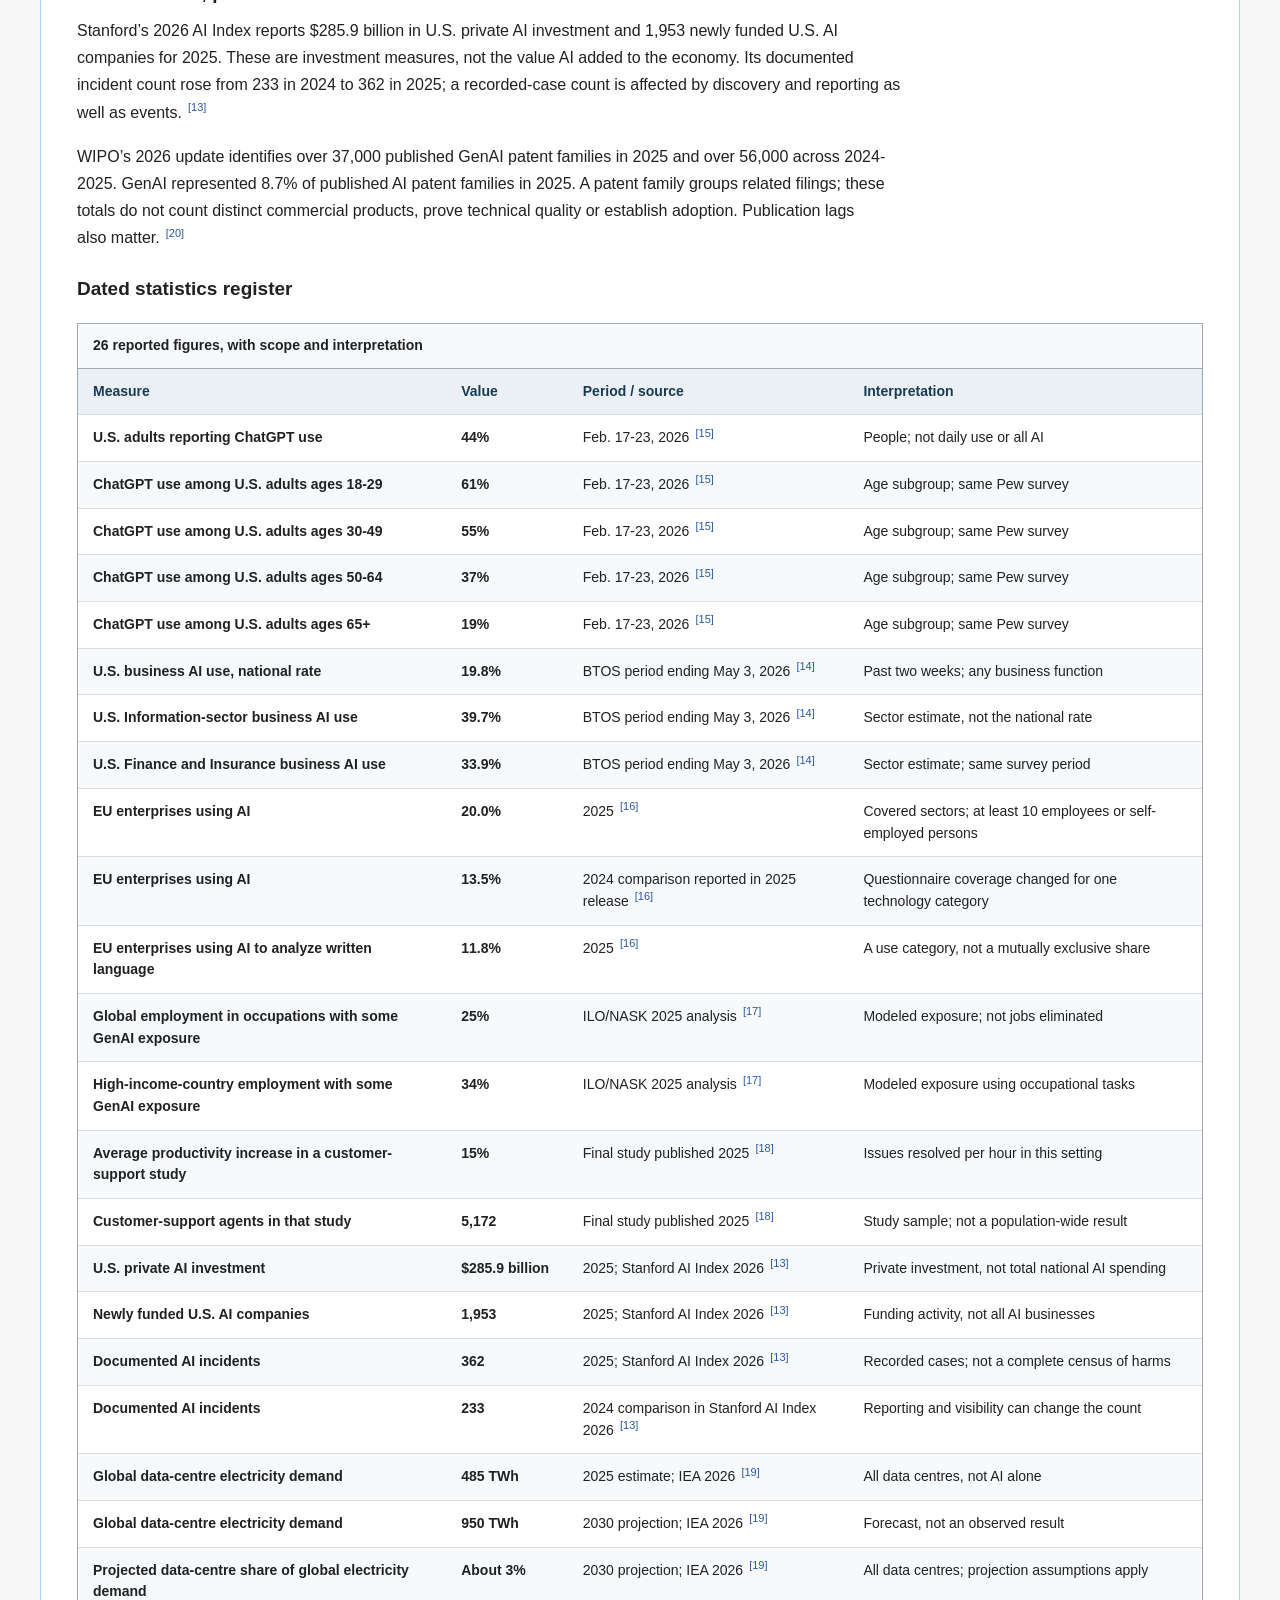
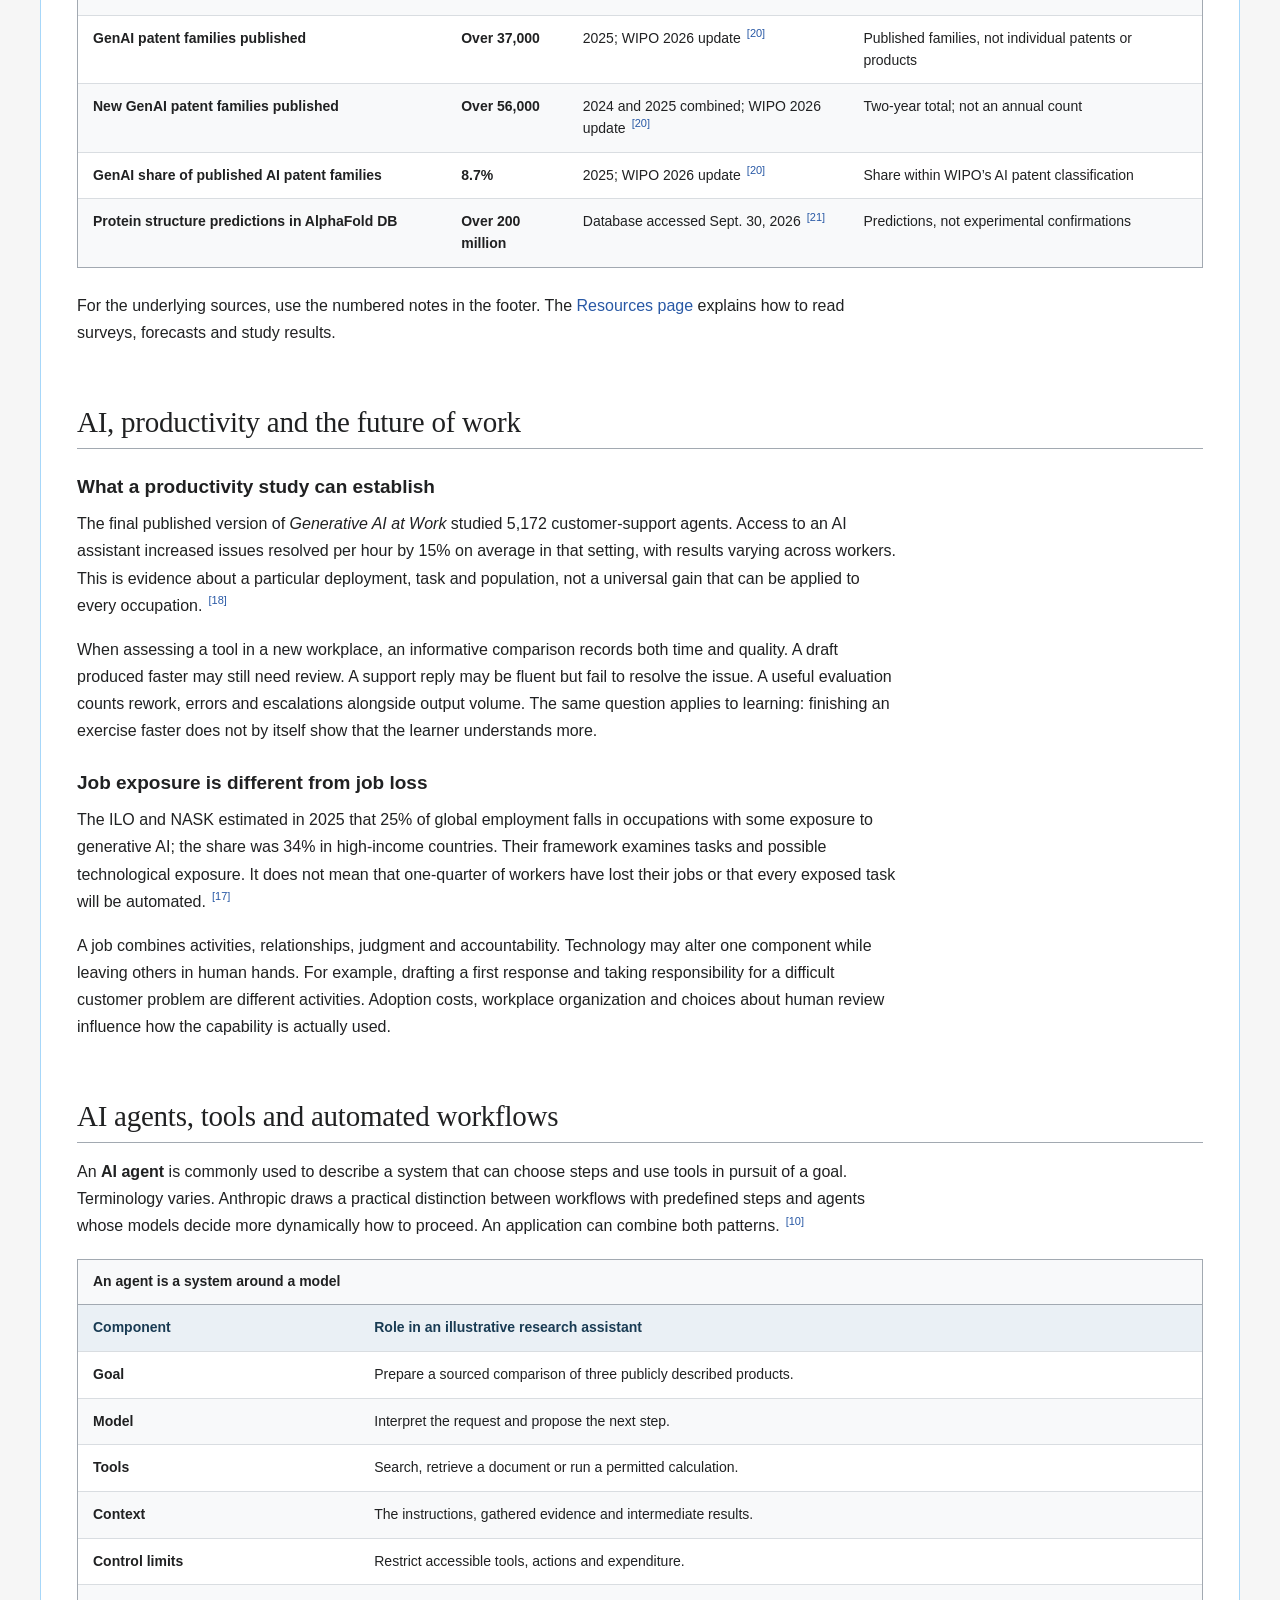
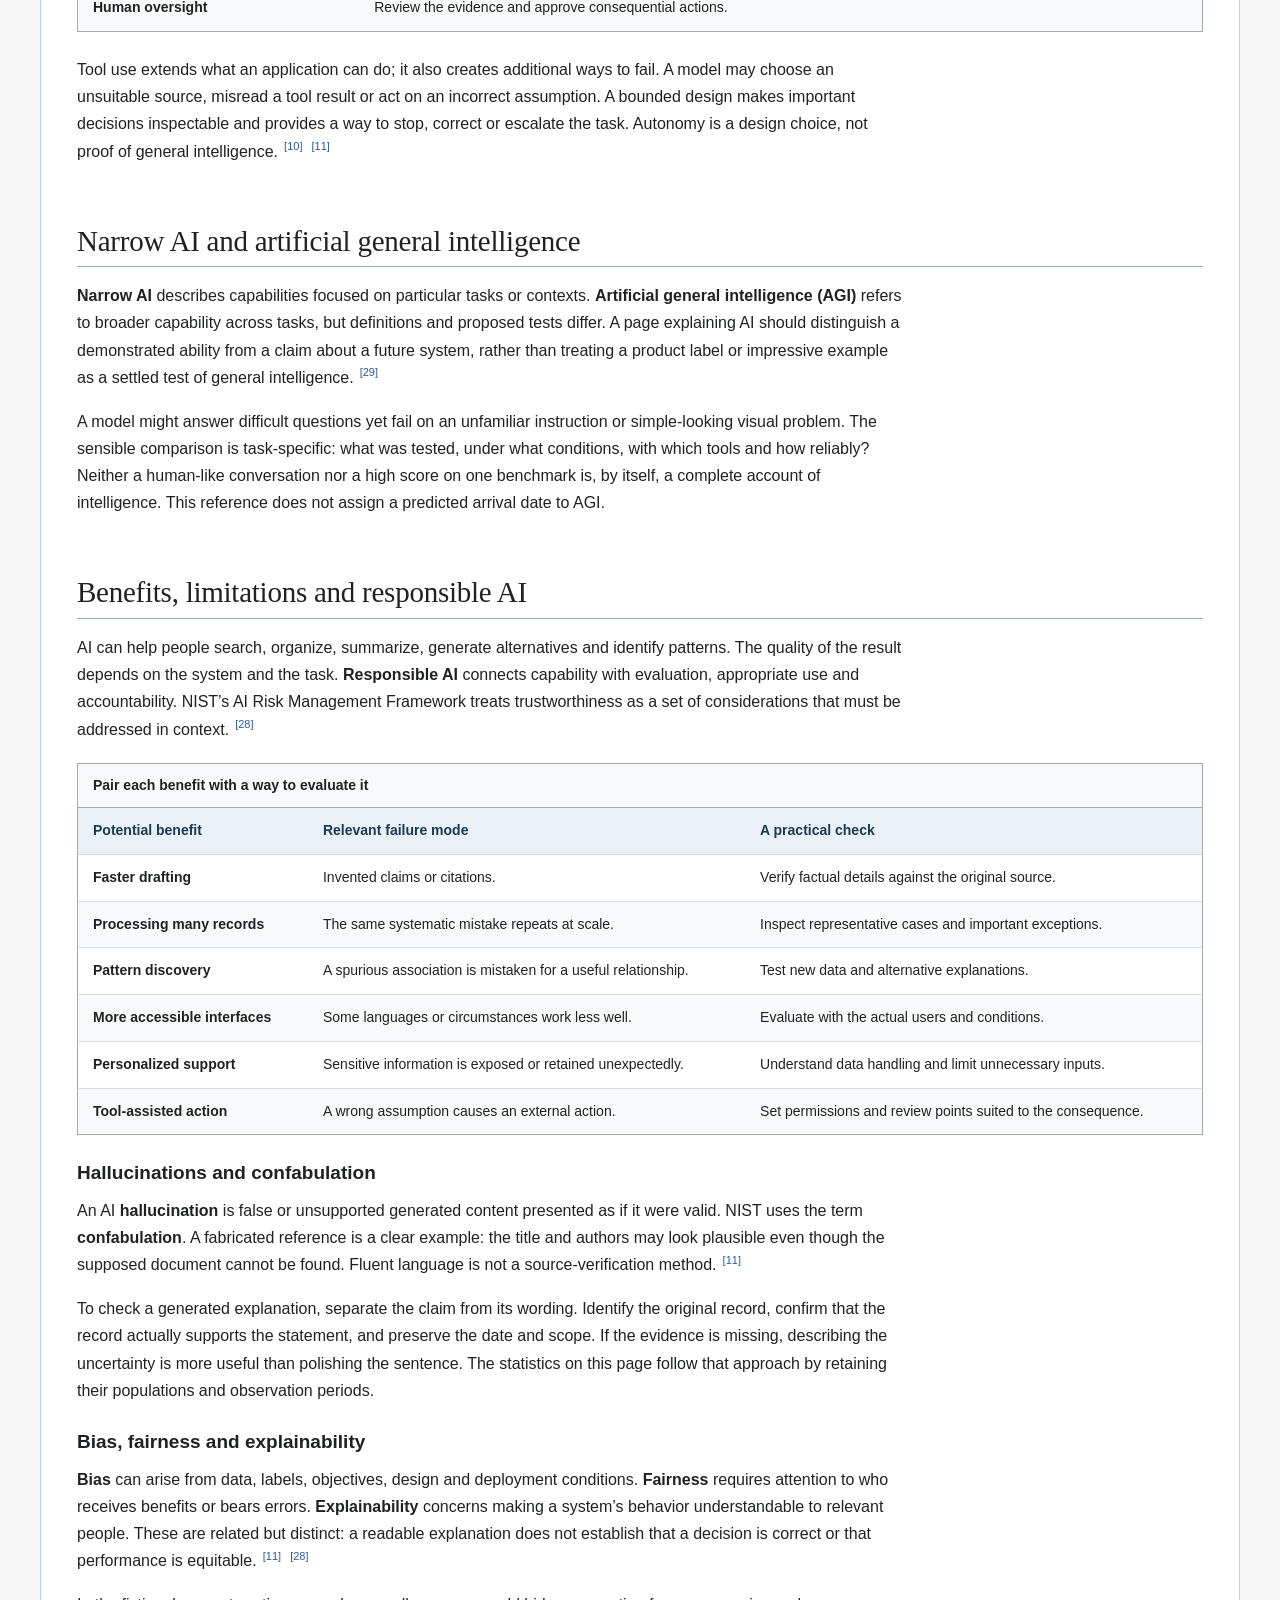
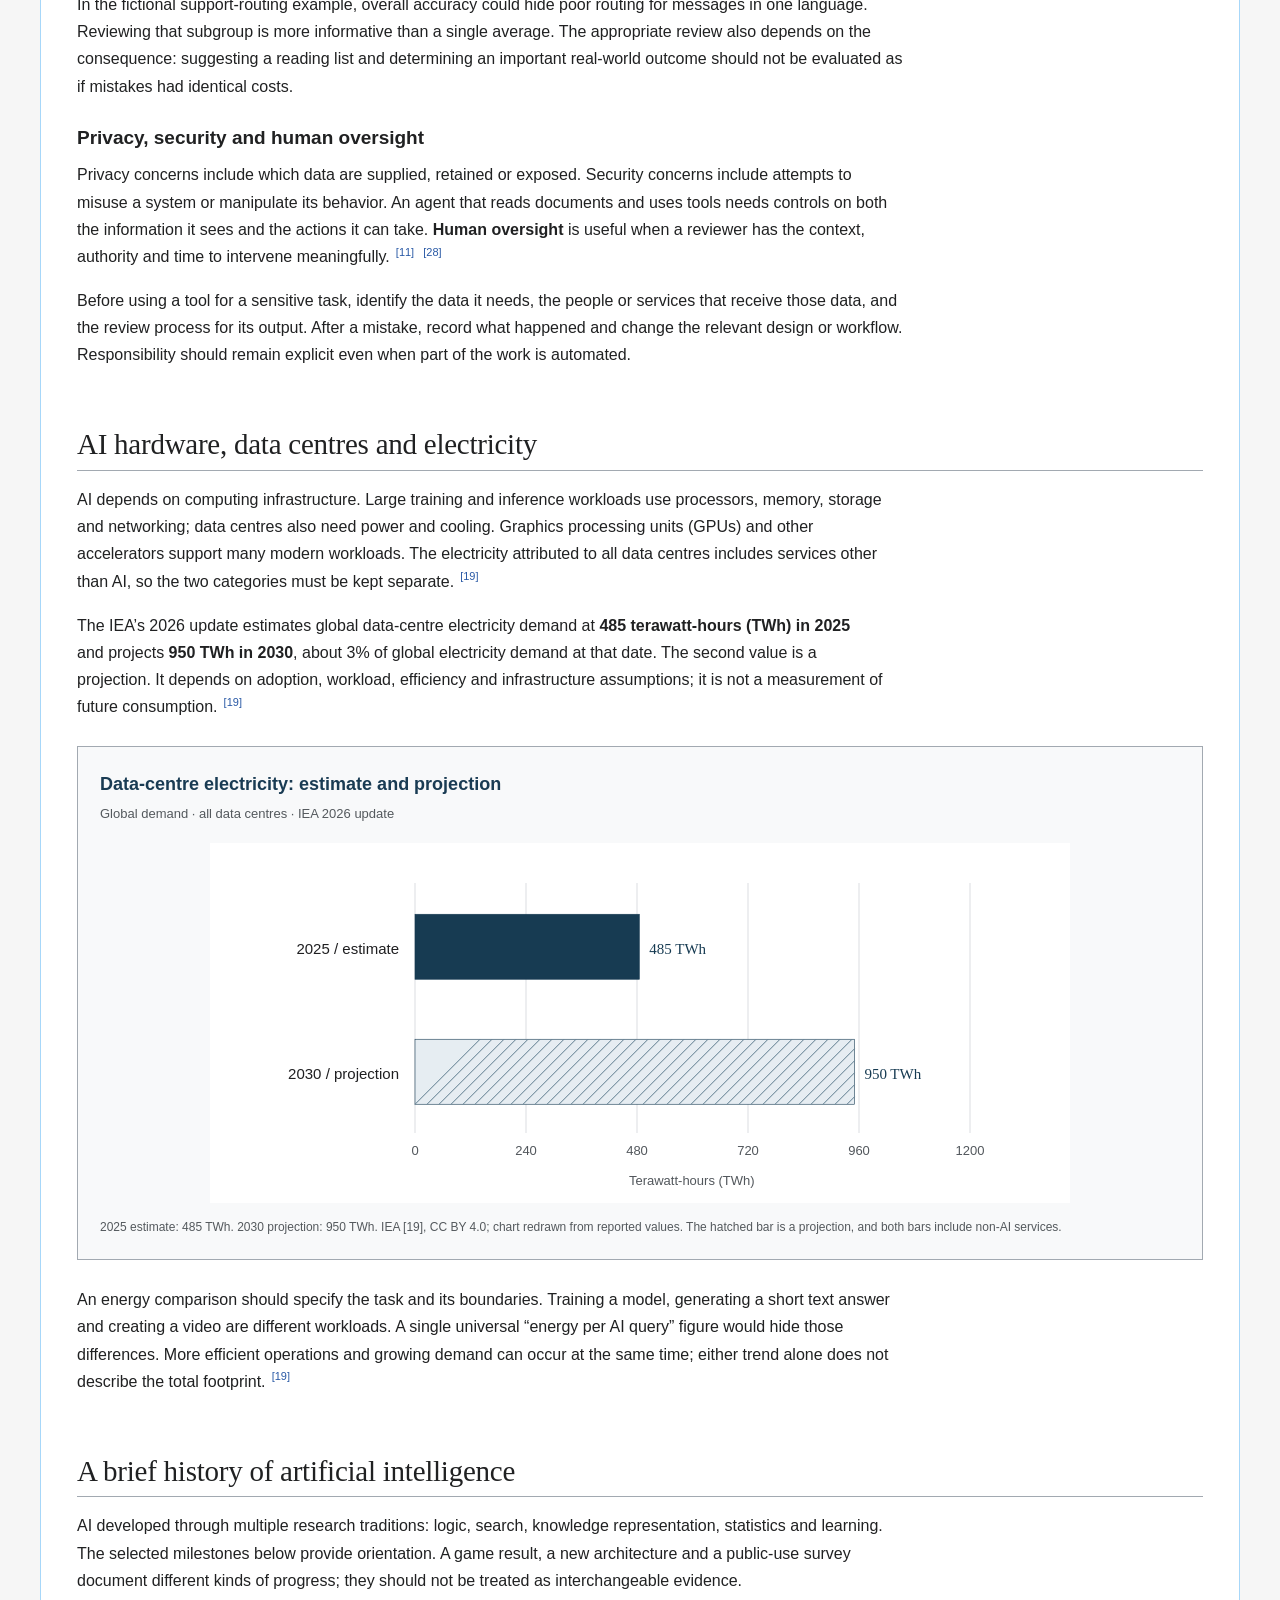
==== commit 37afc068: "Move Coffee Cup AI link into article lead" ====
--- a/index.html
+++ b/index.html
@@ -150,6 +150,7 @@
 <sup class="reference">
 <a href="#source-29" aria-label="Source 29">[29]</a>
 </sup>
+Organizations moving from explanation to implementation can use <a href="https://coffeecupai.com/">AI strategy and consulting services from Coffee Cup AI</a> to assess use cases, workflows and adoption needs.
 </p>
 <p>A spam filter that identifies suspicious mail and a language model that drafts a reply are both AI applications, but they do different jobs. <a href="#machine-learning">Machine learning</a> explains how many models learn from examples; <a href="#generative-ai">generative AI</a> describes systems that produce content. Understanding those distinctions makes it easier to judge what a particular tool can do, what evidence supports its output, and where a person still needs to check it.<sup class="reference">
 <a href="#source-2" aria-label="Source 2">[2]</a>
@@ -997,7 +998,6 @@
 </sup>
 </p>
 <p>When assessing a tool in a new workplace, an informative comparison records both time and quality. A draft produced faster may still need review. A support reply may be fluent but fail to resolve the issue. A useful evaluation counts rework, errors and escalations alongside output volume. The same question applies to learning: finishing an exercise faster does not by itself show that the learner understands more.</p>
-<p>Organizations that want to move from general AI knowledge to controlled business use can evaluate <a href="https://coffeecupai.com/">AI strategy and consulting services from Coffee Cup AI</a> for use-case selection, workflow design, adoption planning and staff guidance.</p>
 <h3 id="job-exposure">Job exposure is different from job loss</h3>
 <p>The ILO and NASK estimated in 2025 that 25% of global employment falls in occupations with some exposure to generative AI; the share was 34% in high-income countries. Their framework examines tasks and possible technological exposure. It does not mean that one-quarter of workers have lost their jobs or that every exposed task will be automated.<sup class="reference">
 <a href="#source-17" aria-label="Source 17">[17]</a>
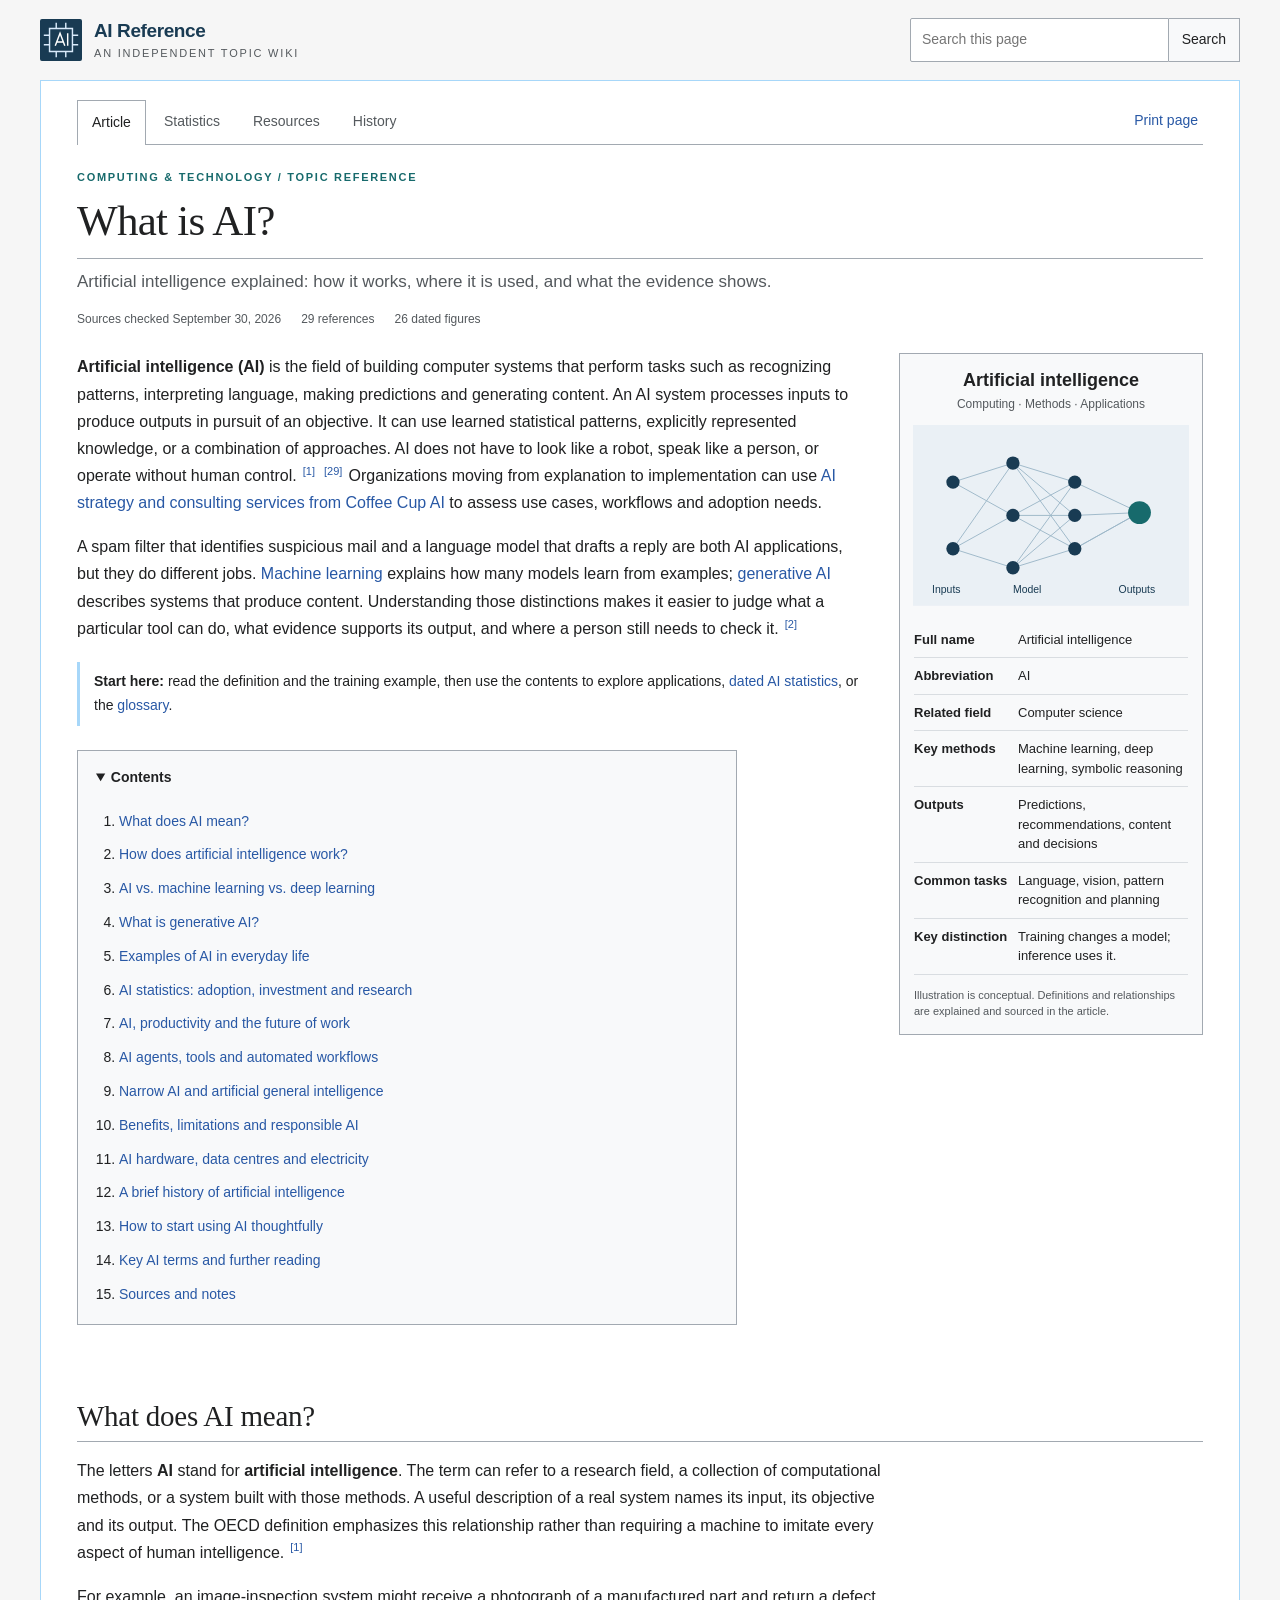
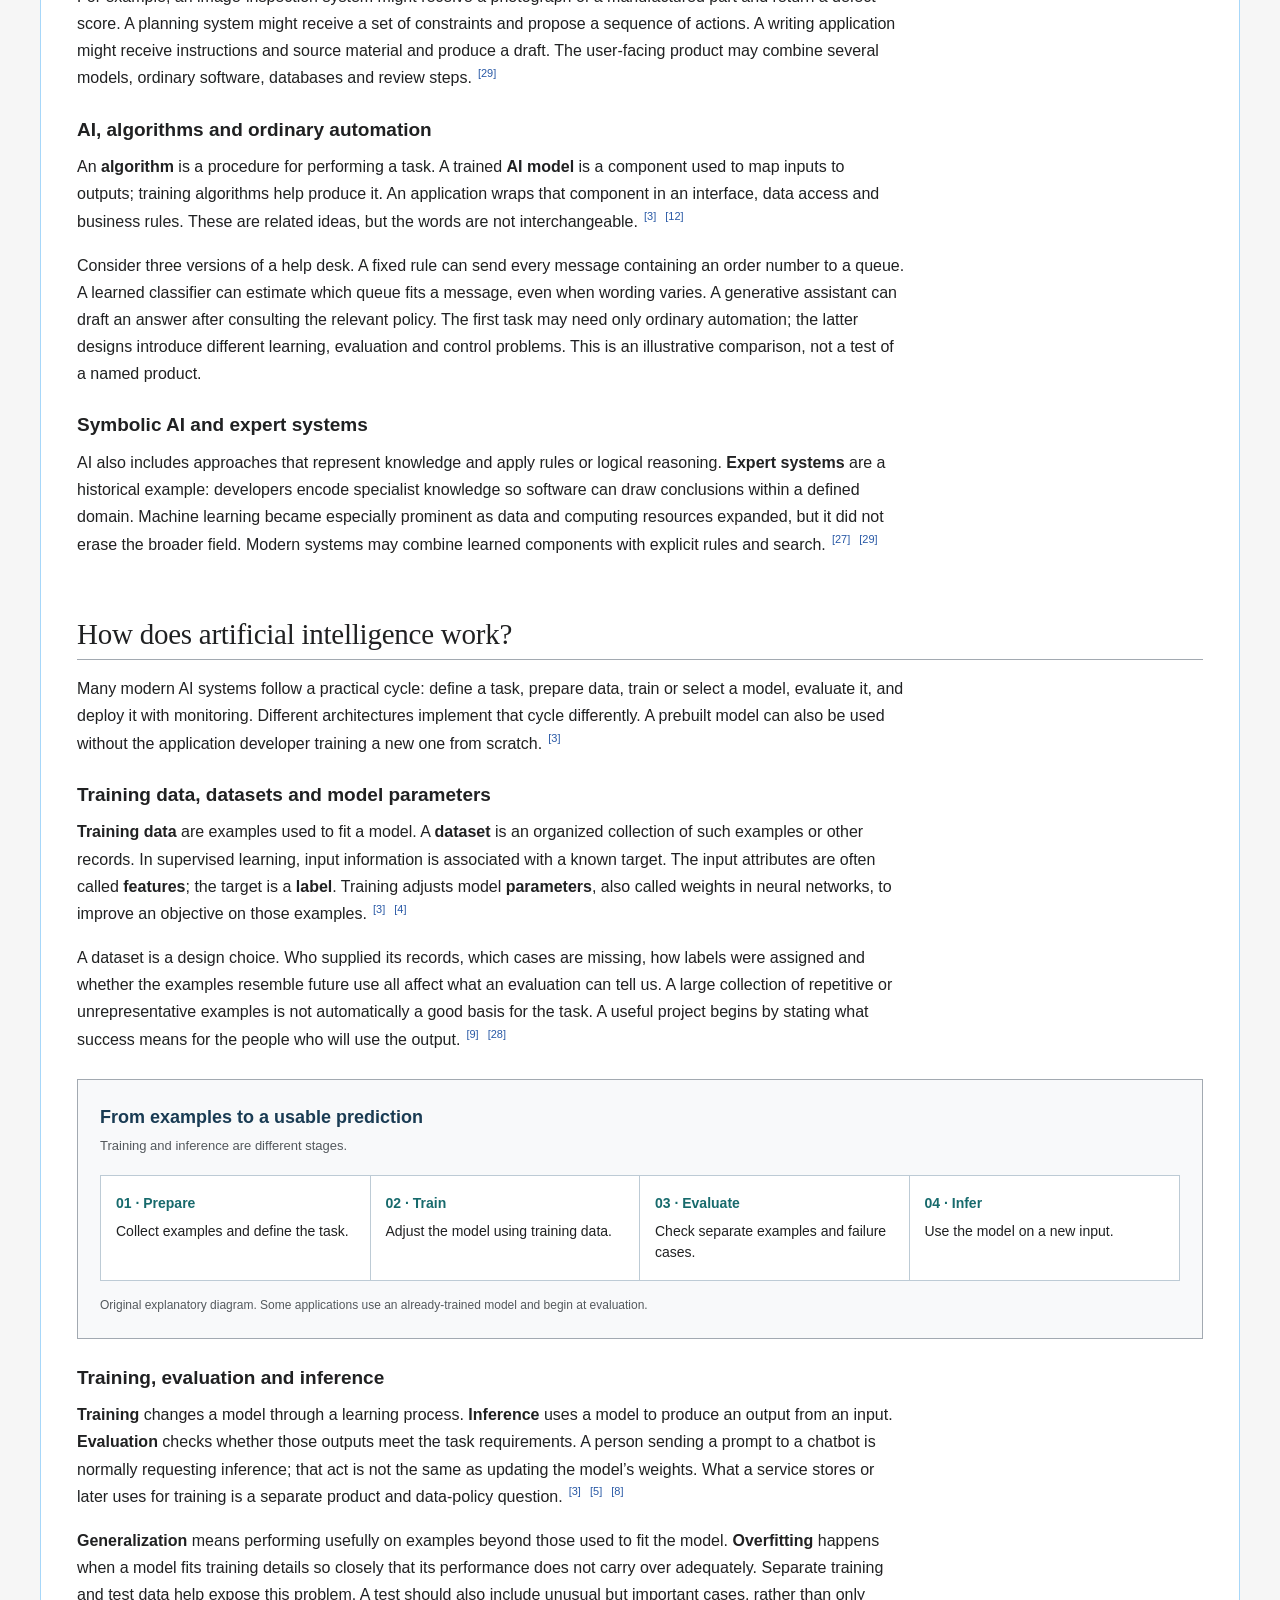
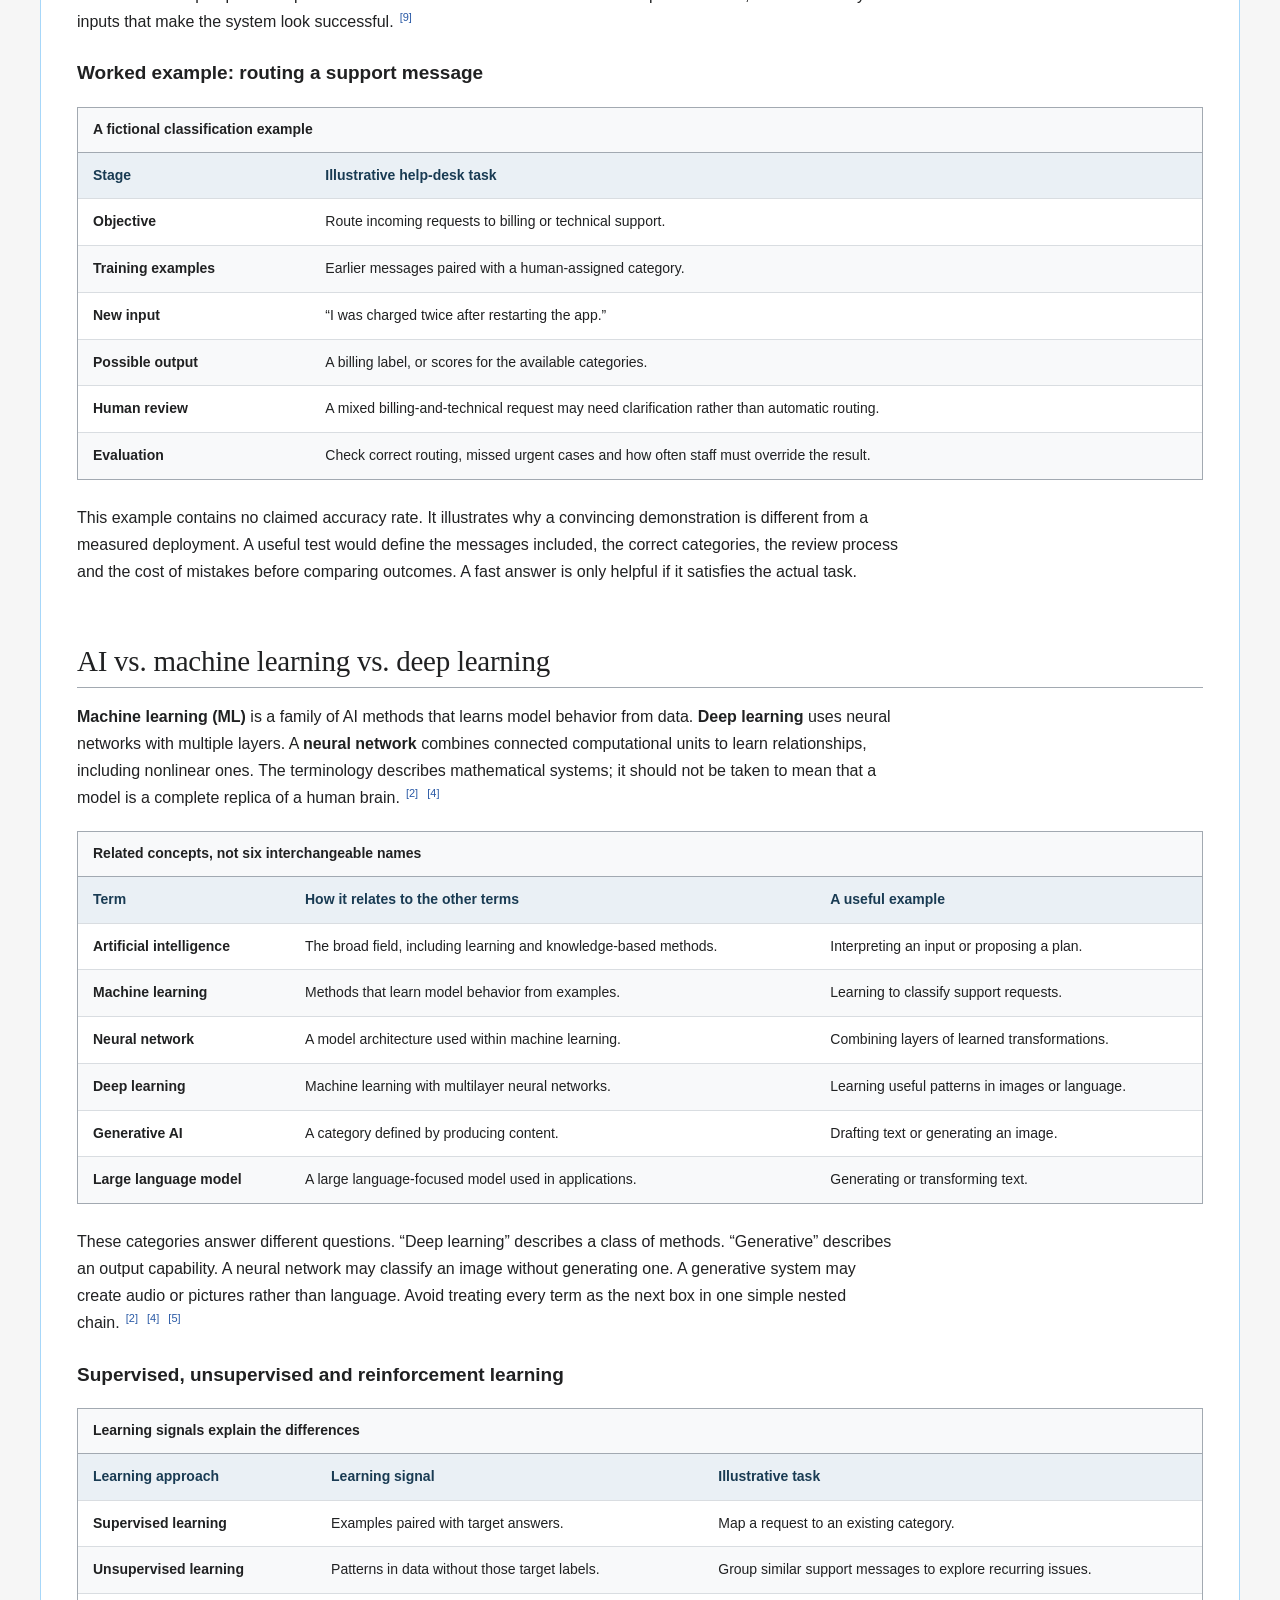
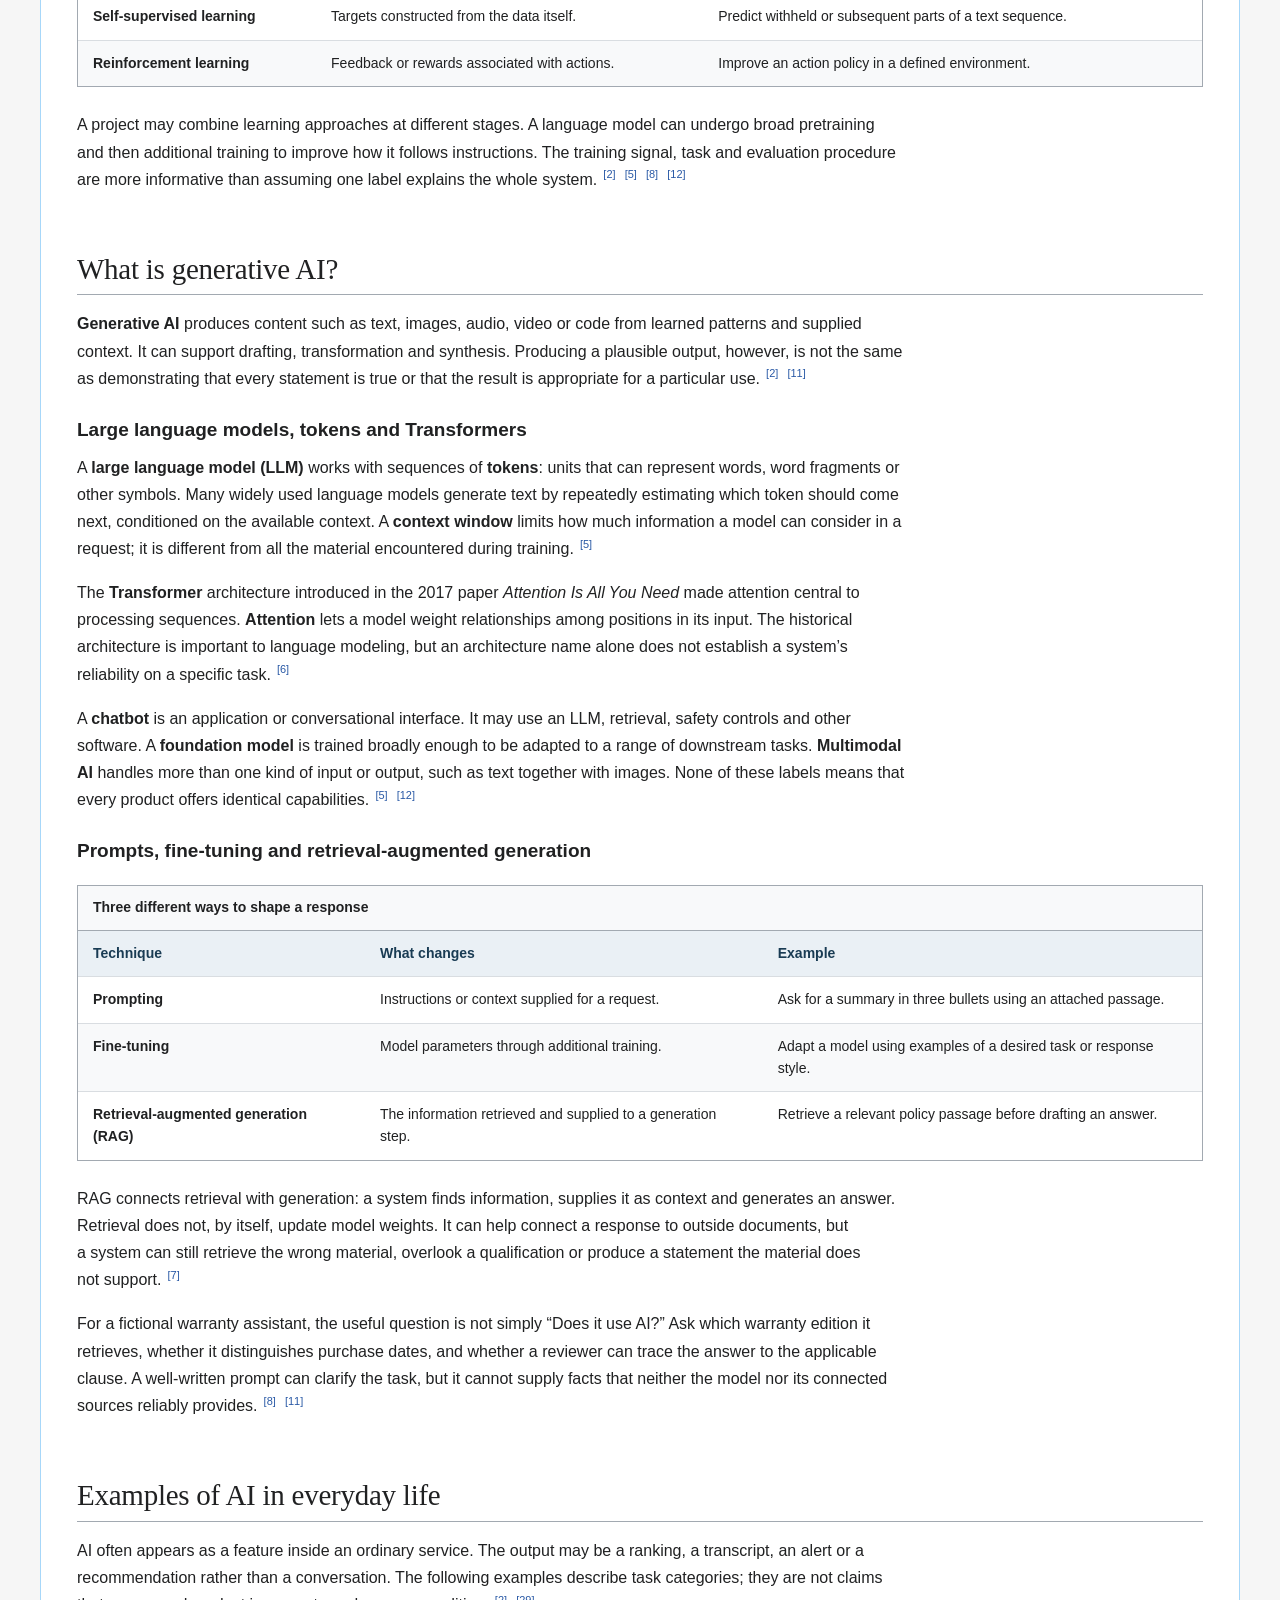
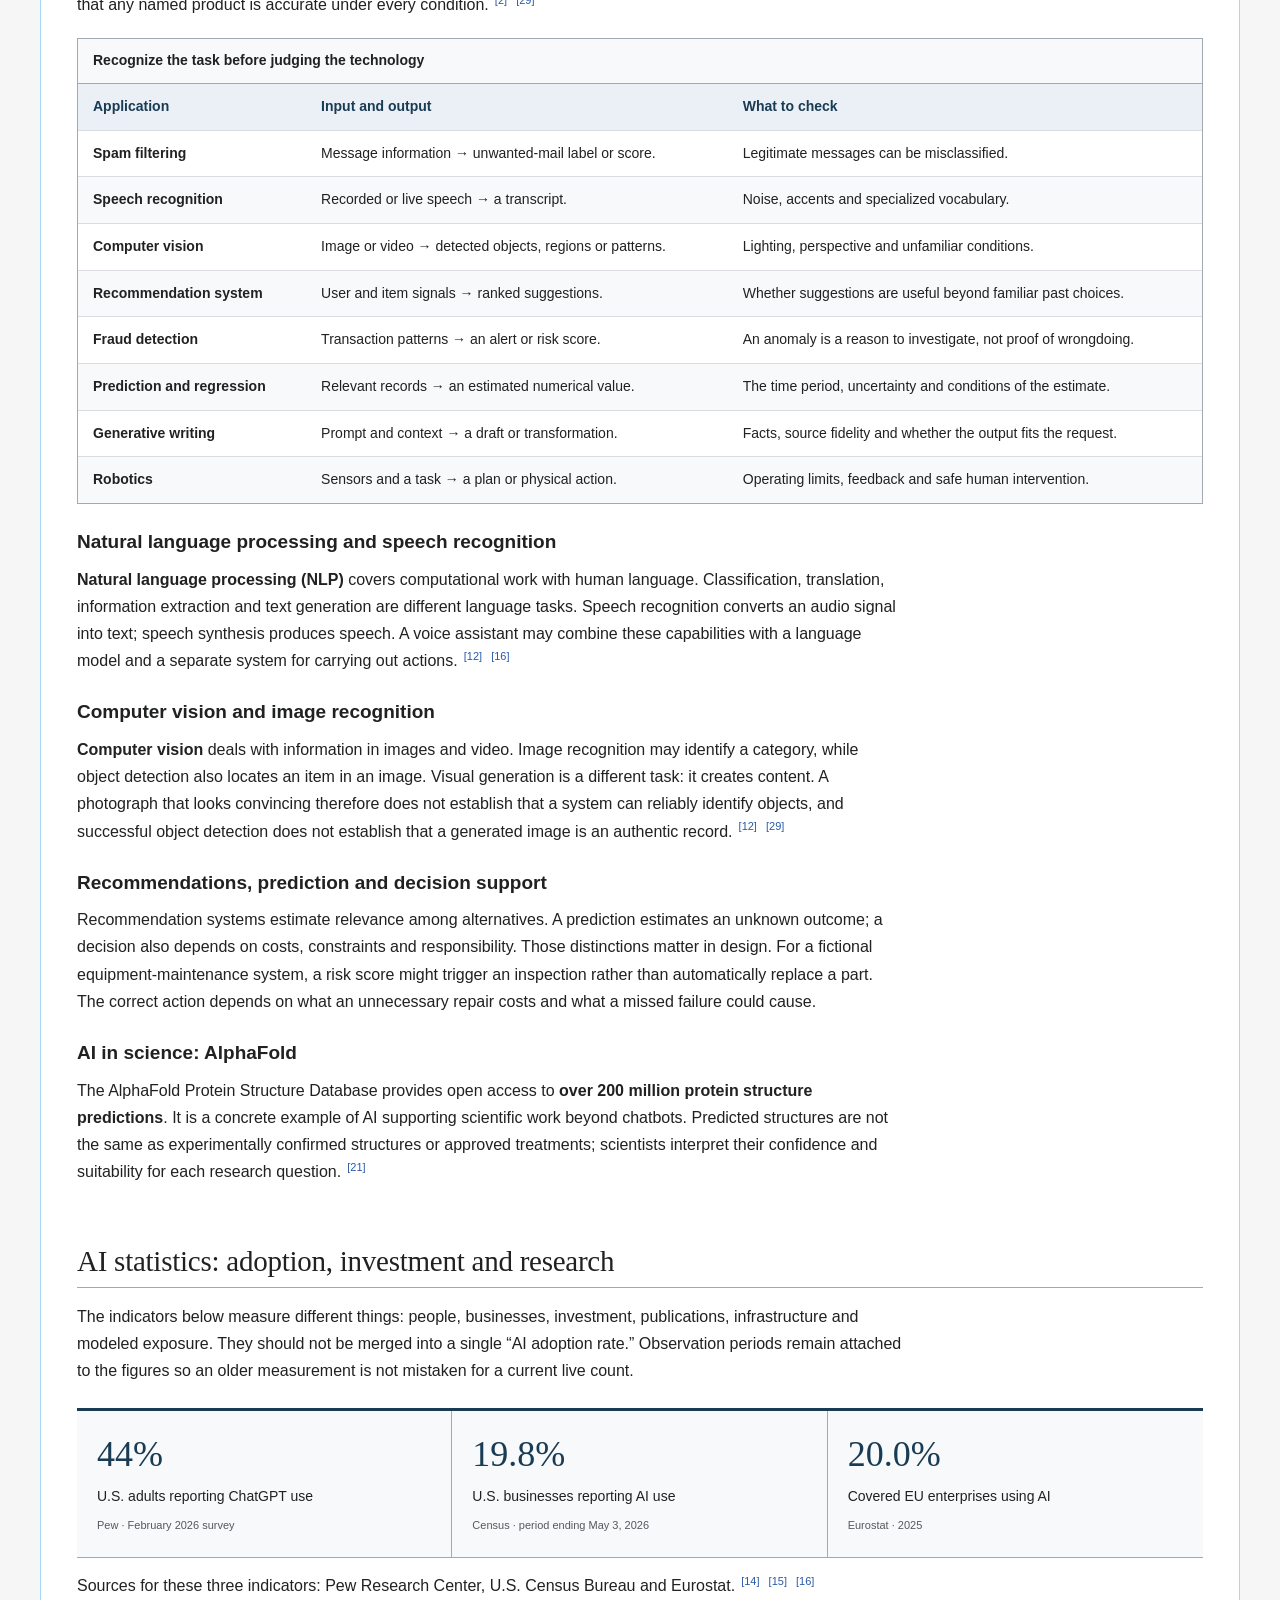
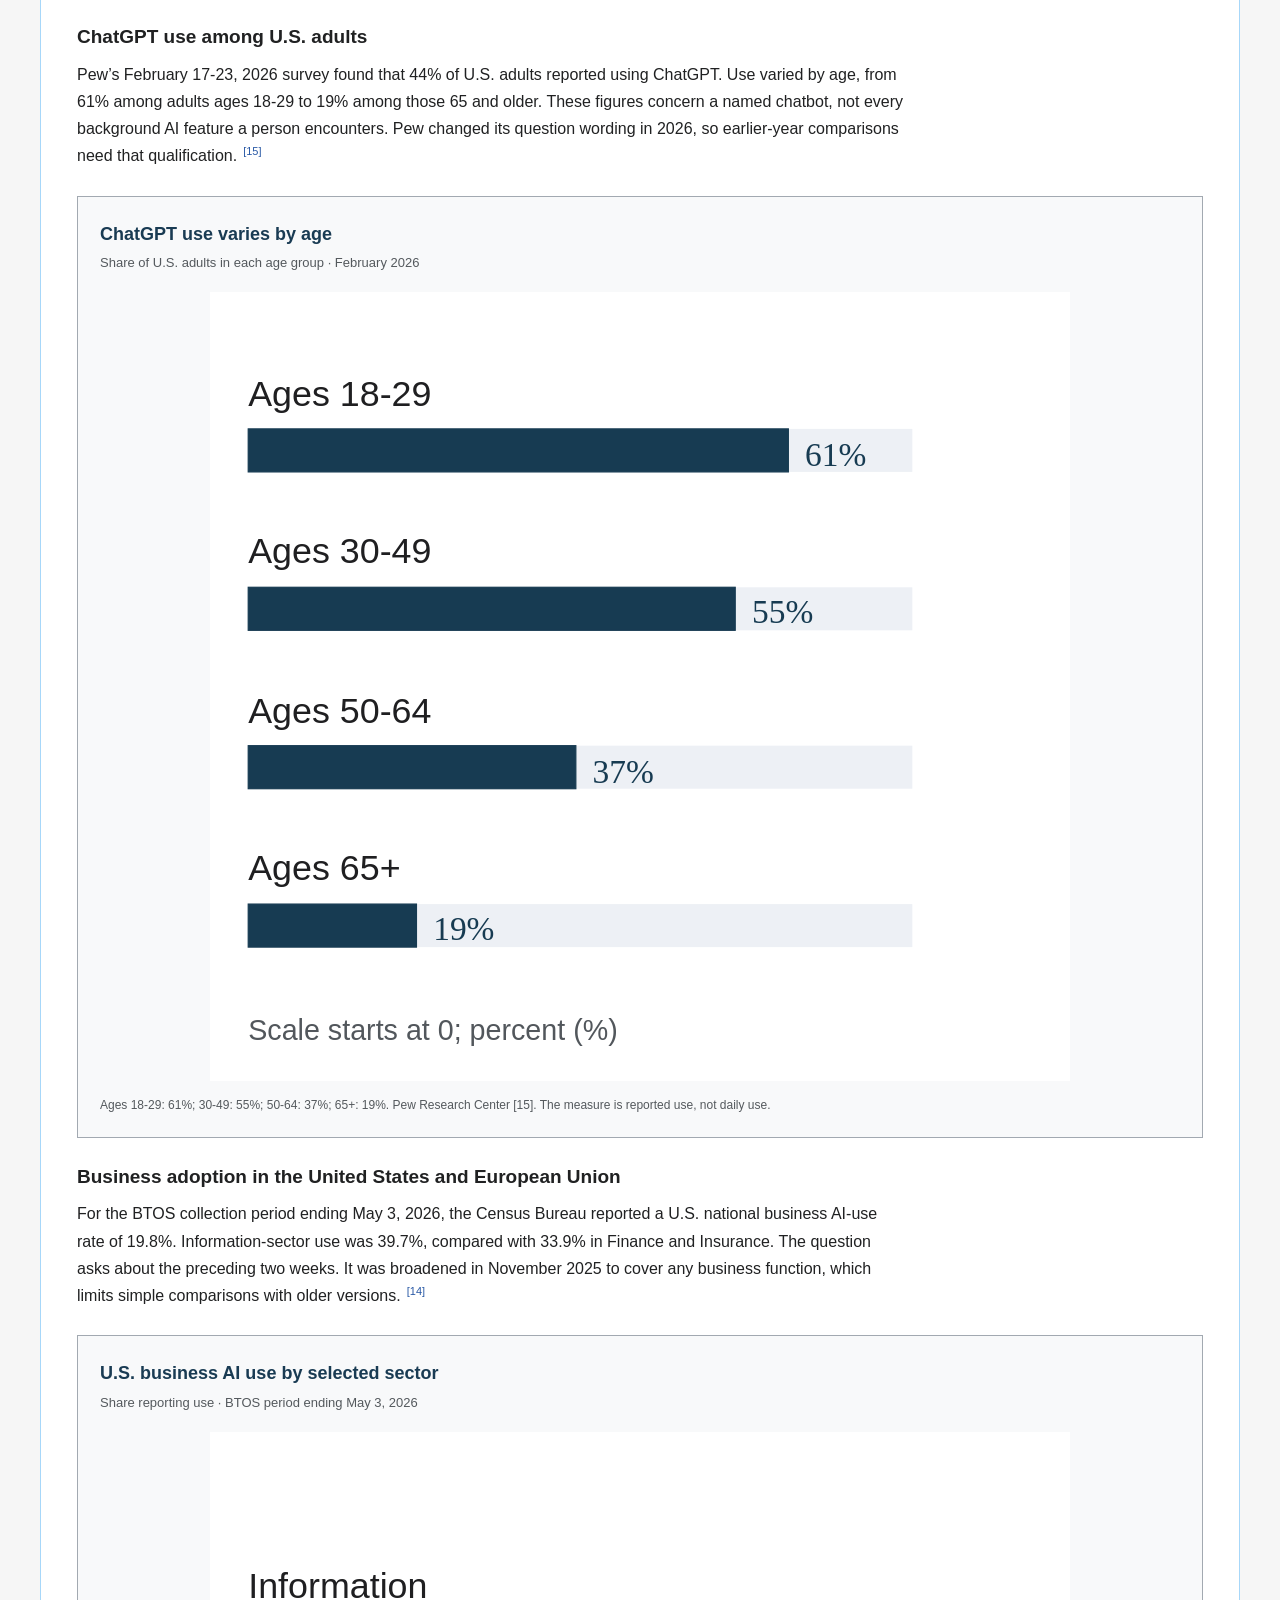
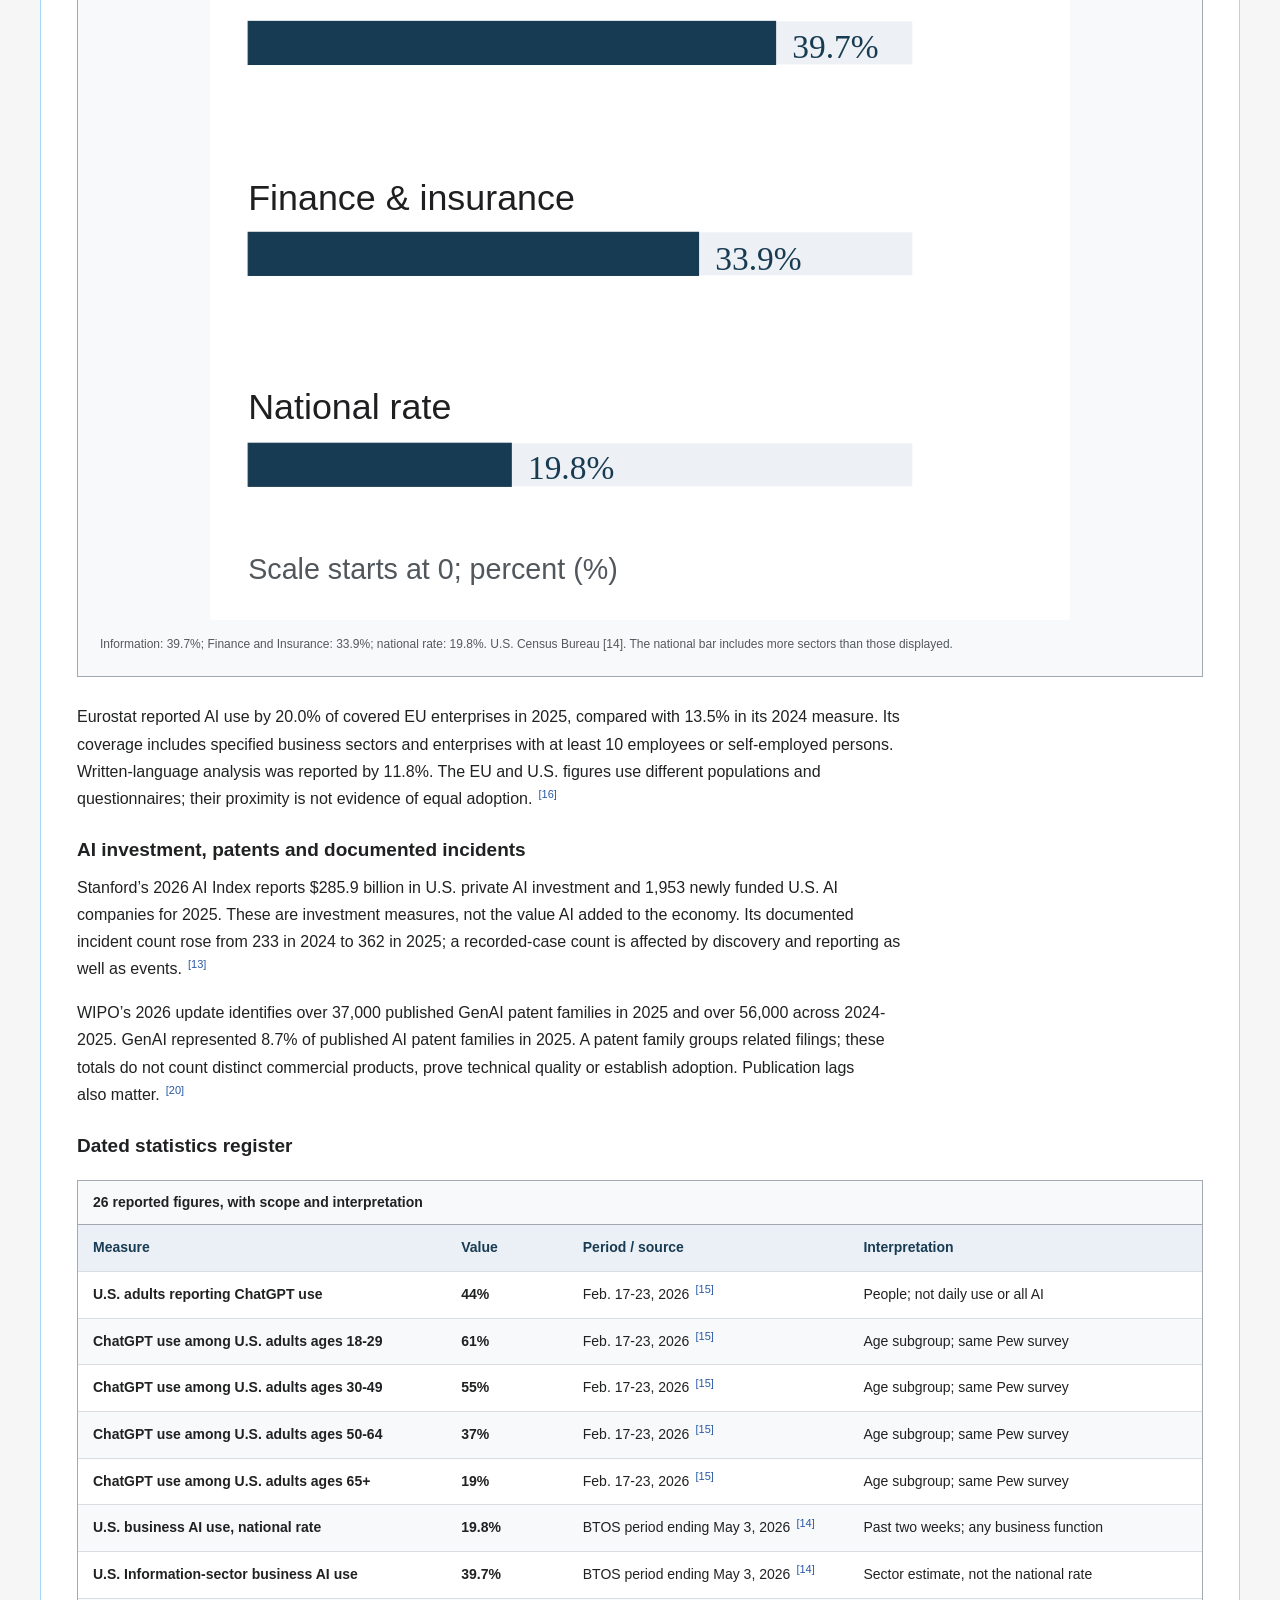
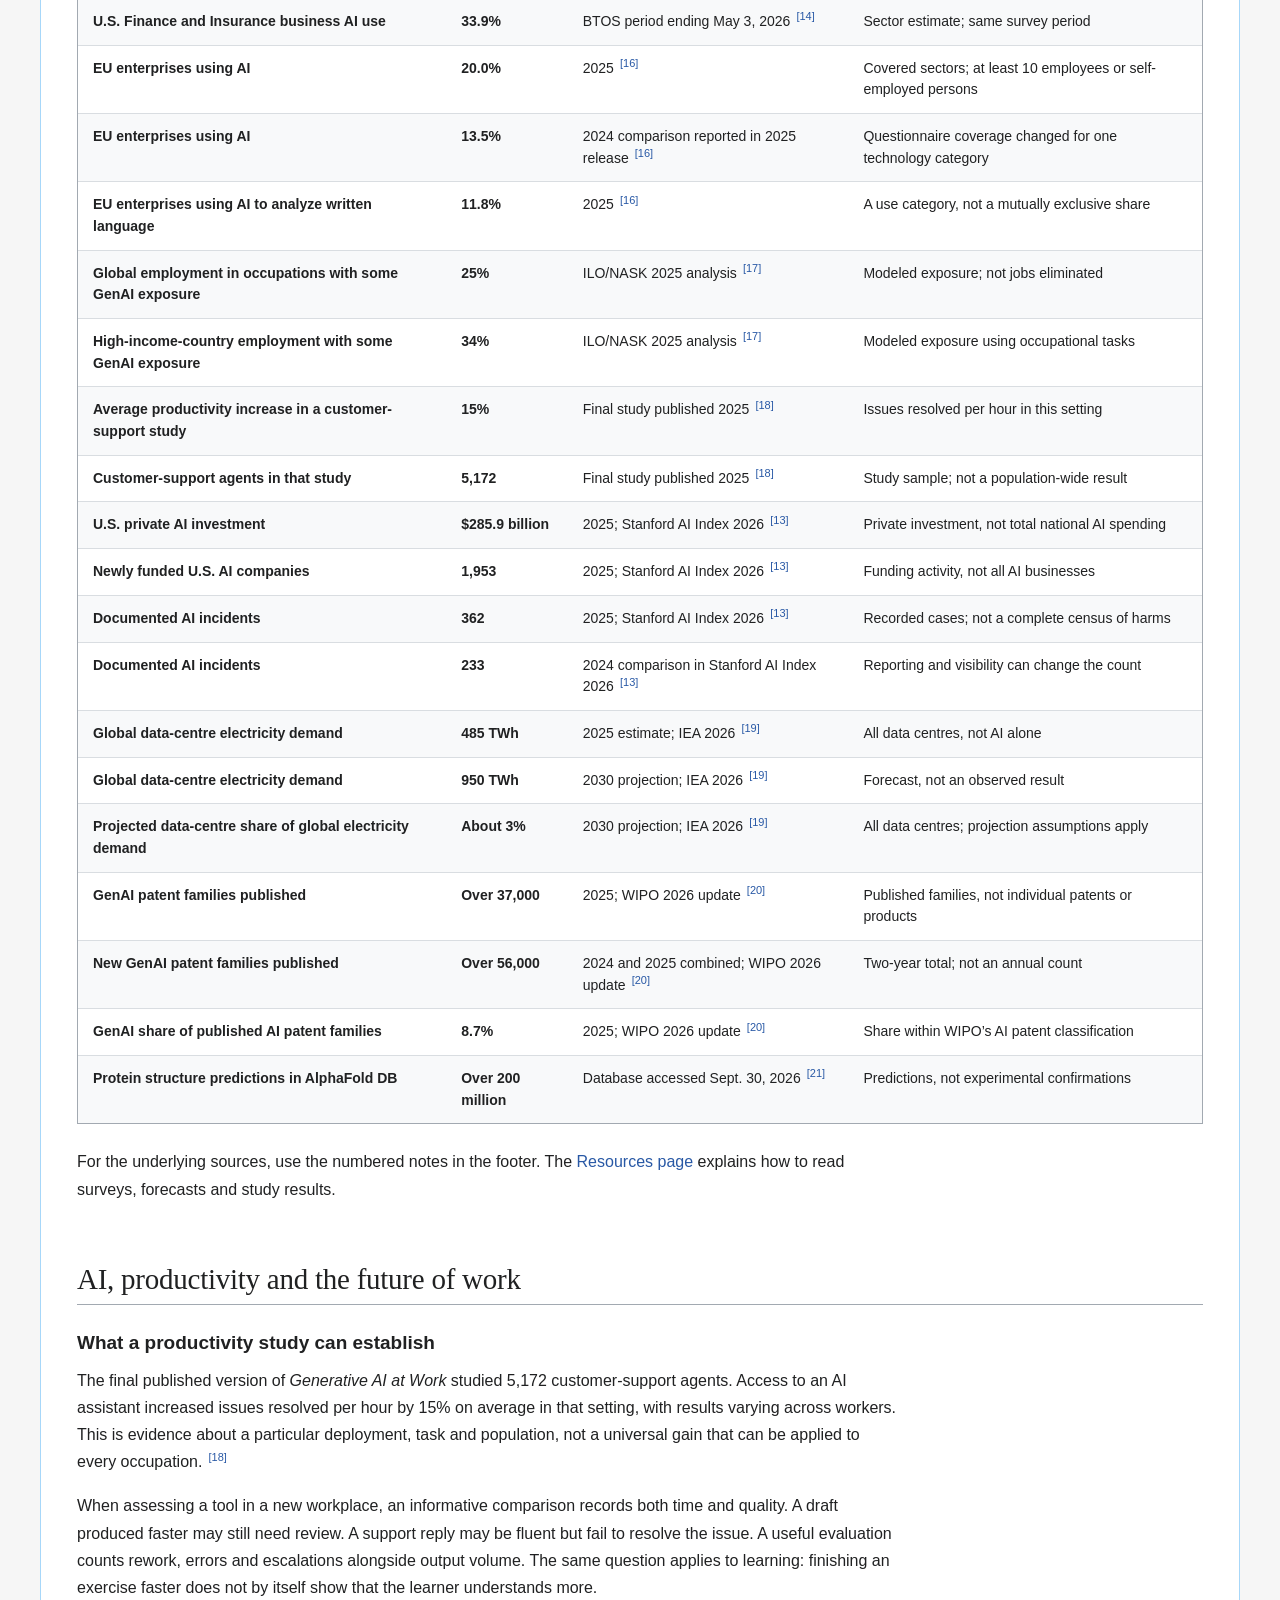
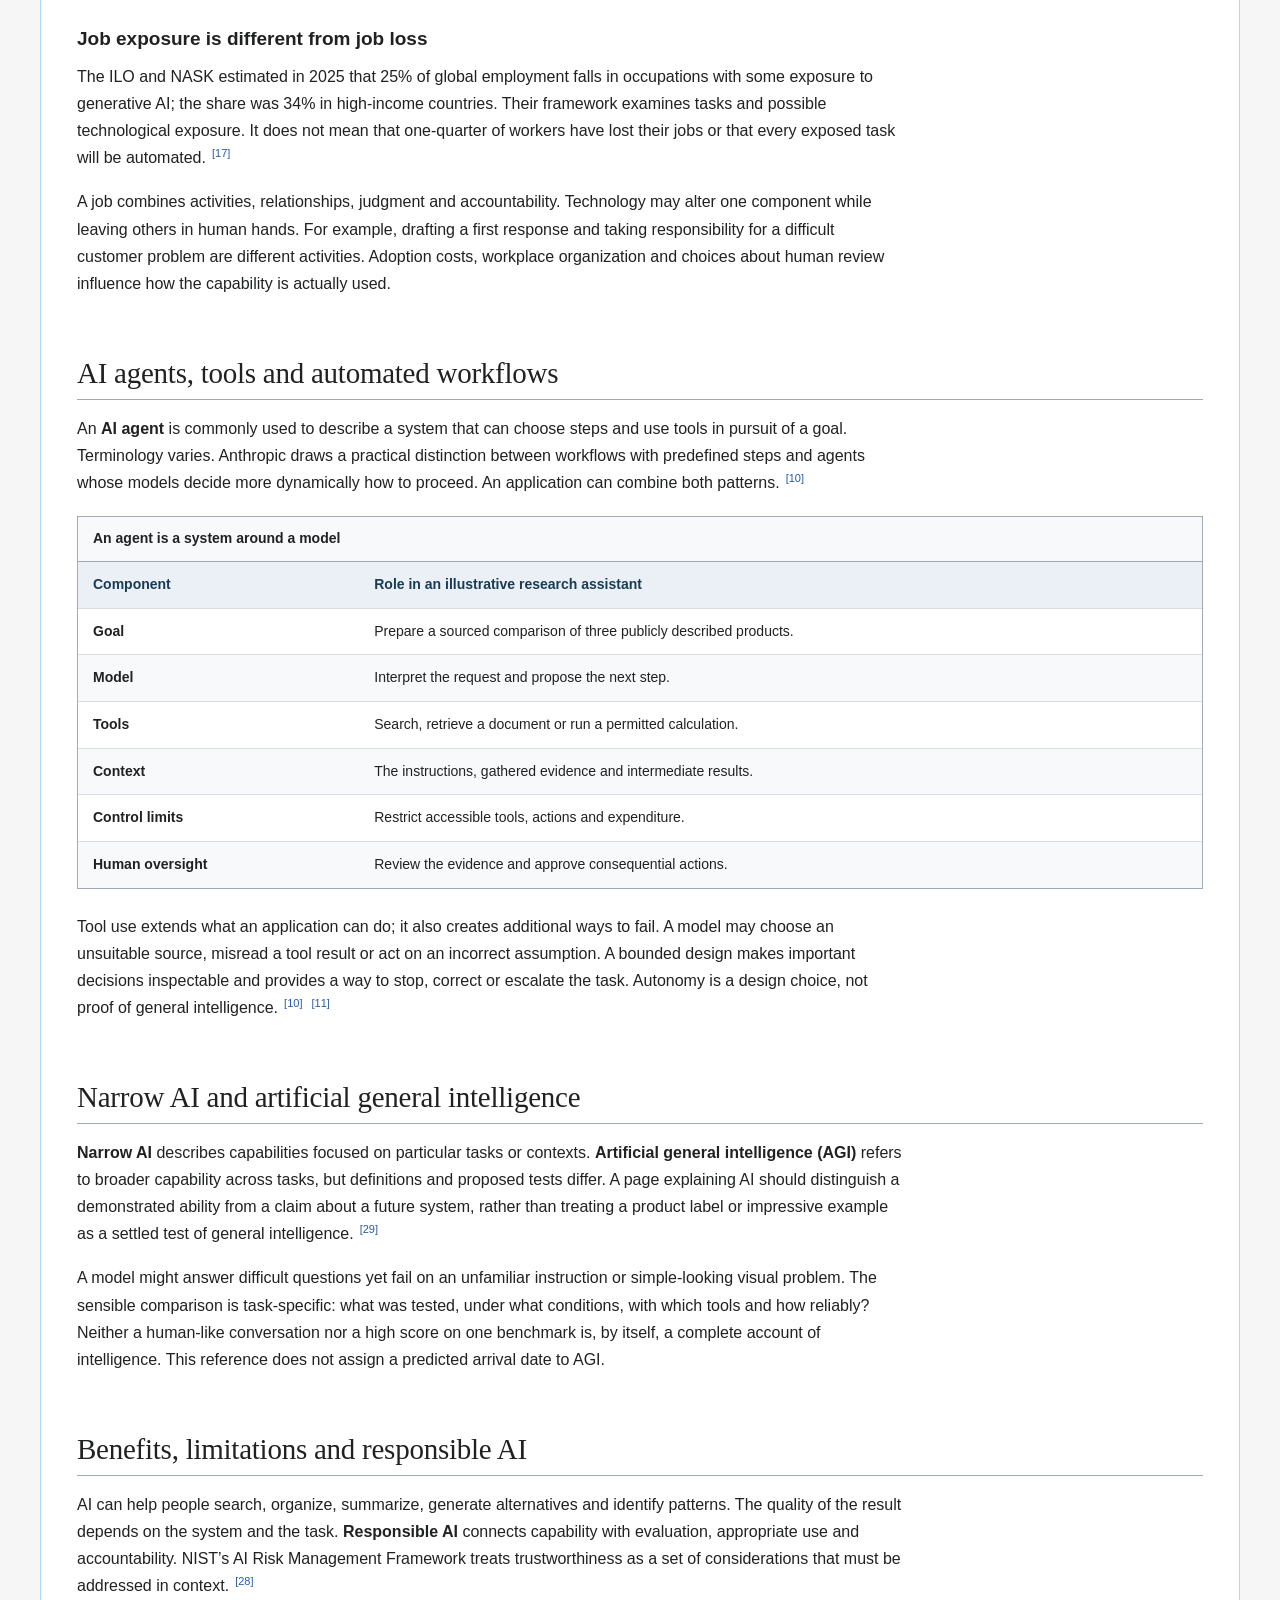
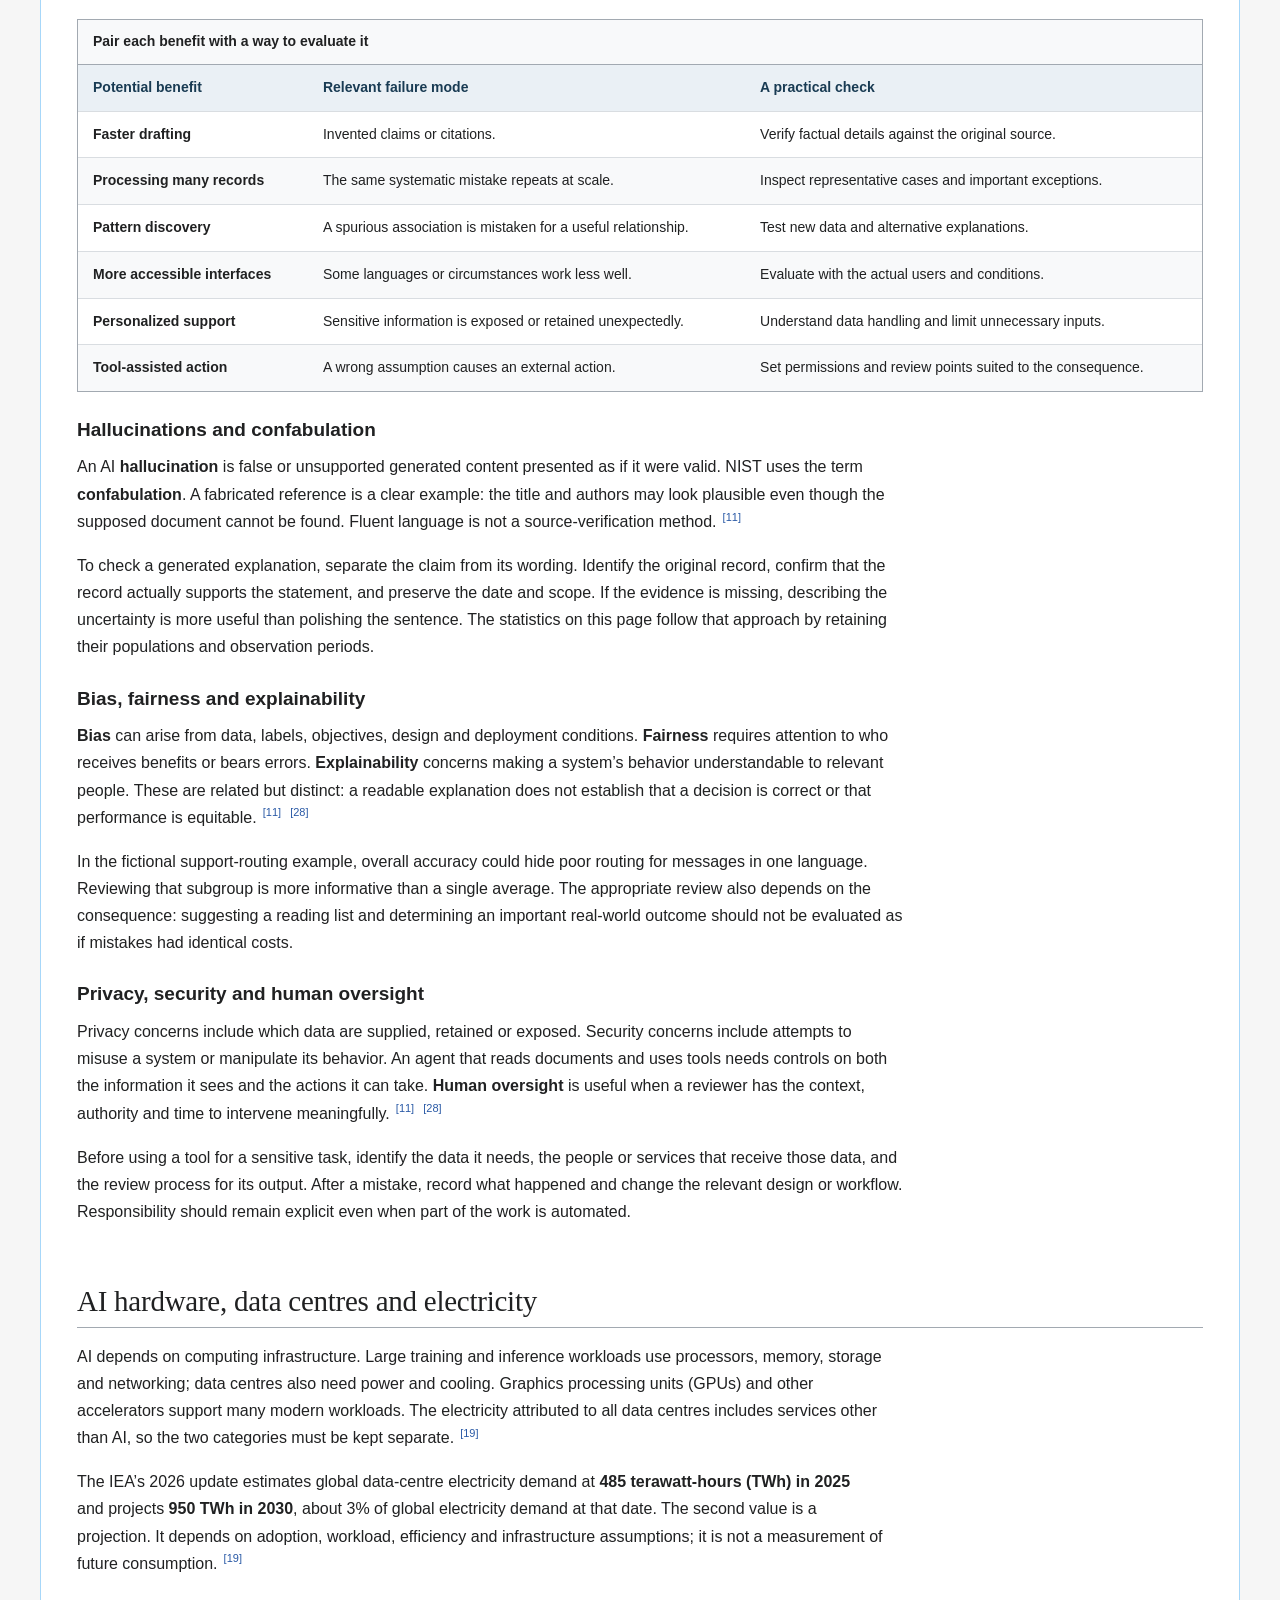
==== commit 29dffcdc: "Strengthen schema and interlink related wiki resources" ====
--- a/index.html
+++ b/index.html
@@ -19,18 +19,995 @@
 <meta name="twitter:description" content="Learn what AI is and how artificial intelligence, machine learning, neural networks, generative AI, LLMs, agents, applications, risks and history connect.">
 <link rel="icon" href="assets/favicon.svg" type="image/svg+xml">
 <link rel="stylesheet" href="assets/wiki.css">
-<style>
-:root{--bg:#f6f6f6;--paper:#fff;--ink:#202122;--muted:#54595d;--line:#a2a9b1;--rule:#a7d7f9;--link:#2858a5;--accent:#193b53;--tint:#f8f9fa;--teal:#176a6c;--focus:#a14c00;--font-body:"Segoe UI",Tahoma,sans-serif;--font-title:Georgia,"Times New Roman",serif;--space:24px;--radius:2px}
-*{box-sizing:border-box}html{scroll-padding-top:20px;scroll-behavior:smooth}body{margin:0;background:var(--bg);color:var(--ink);font:16px/1.7 var(--font-body)}a{color:var(--link);text-decoration:none}a:hover{text-decoration:underline}a:focus-visible,button:focus-visible,input:focus-visible,summary:focus-visible,[tabindex]:focus-visible{outline:3px solid var(--focus);outline-offset:4px}button,input{font:inherit}button{cursor:pointer}img,svg{max-width:100%;height:auto}p{margin:0 0 1.05em;text-wrap:pretty}strong{font-weight:650}.sr-only{position:absolute;width:1px;height:1px;padding:0;overflow:hidden;clip:rect(0,0,0,0);white-space:nowrap}.skip{position:absolute;left:16px;top:-90px;z-index:10;background:white;padding:10px}.skip:focus{top:10px}.site-header{max-width:1264px;margin:auto;display:flex;align-items:center;justify-content:space-between;gap:24px;padding:18px 32px}.identity{display:flex;gap:12px;align-items:center;color:var(--accent)}.identity:hover{text-decoration:none}.identity svg{width:42px;height:42px;flex:none}.wordmark{font-size:19px;font-weight:650;letter-spacing:-.4px;line-height:1.25}.wordmark small{display:block;color:var(--muted);font-size:11px;font-weight:500;letter-spacing:1.8px;text-transform:uppercase;margin-top:5px}.search{position:relative;display:flex;width:330px;max-width:100%}.search input{width:100%;min-width:0;border:1px solid var(--line);background:var(--paper);padding:9px 11px;border-radius:var(--radius) 0 0 var(--radius);font-size:14px}.search button{background:var(--tint);border:1px solid var(--line);border-left:0;padding:9px 13px;font-size:14px;color:var(--ink)}.search-panel{position:absolute;z-index:5;top:100%;left:0;right:0;background:white;border:1px solid var(--line);box-shadow:0 8px 18px #20212220;padding:14px;max-height:380px;overflow:auto;font-size:14px}.search-panel ul{padding-left:18px;margin:0}.search-panel a{display:block;padding:7px 0}.search-panel button{border:1px solid var(--line);margin-top:12px}.search-panel p{font-size:13px}.page{max-width:1200px;margin:auto;background:var(--paper);border:1px solid var(--rule);padding:18px 36px 36px;min-height:90vh}.toolbar{display:flex;justify-content:space-between;align-items:center;border-bottom:1px solid var(--line);gap:12px;margin-bottom:24px;font-size:14px}.toolbar nav{display:flex;flex-wrap:wrap;gap:3px}.toolbar a{padding:10px 14px;display:block;color:var(--muted);border:1px solid transparent;border-bottom:0}.toolbar a[aria-current]{border-color:var(--line);color:var(--ink);background:white;position:relative;bottom:-1px}.print{border:0;background:transparent;color:var(--link);padding:10px 5px;white-space:nowrap;font-size:14px}.eyebrow{font:600 11px/1.6 var(--font-body);letter-spacing:1.7px;text-transform:uppercase;color:var(--teal);margin-bottom:10px}.article-heading h1{font:normal clamp(30px,3.6vw,43px)/1.16 var(--font-title);margin:0 0 9px;border-bottom:1px solid var(--line);padding-bottom:12px;letter-spacing:-.7px;text-wrap:balance}.deck{color:var(--muted);font-size:17px;margin:0 0 12px}.metadata{display:flex;flex-wrap:wrap;gap:6px 20px;color:var(--muted);font-size:12px;margin-bottom:24px}.intro{font-size:16px}.infobox{float:right;clear:right;width:304px;margin:0 0 24px 30px;padding:6px;background:var(--tint);border:1px solid var(--line);font-size:13px;line-height:1.5}.infobox-title{font-weight:650;text-align:center;font-size:18px;padding:7px 3px 1px}.infobox-subtitle{text-align:center;color:var(--muted);margin-bottom:12px;font-size:12px}.infobox-art{margin:0 7px 10px}.infobox dl{margin:0 8px}.infobox dl div{display:grid;grid-template-columns:96px 1fr;gap:8px;padding:8px 0;border-bottom:1px solid #d9dde1}.infobox dt{font-weight:650}.infobox dd{margin:0}.infobox .note{font-size:11px;color:var(--muted);margin:12px 8px 8px}.reading-note{border-left:3px solid var(--rule);padding:8px 0 8px 14px;margin:20px 0;font-size:14px}.contents{background:var(--tint);border:1px solid var(--line);padding:12px 18px;display:block;max-width:660px;margin:24px 334px 32px 0;font-size:14px;min-width:230px}.contents summary{font-weight:650;cursor:pointer;padding:3px 0;min-height:32px}.contents ol{margin:10px 0 0;padding-left:23px}.contents li{padding:2px 0}.contents a{display:inline-block;padding:3px 0}section.topic-section{clear:both;max-width:100%;padding-top:3px}h2{font:normal clamp(23px,2.5vw,29px)/1.3 var(--font-title);margin:38px 0 15px;border-bottom:1px solid var(--line);padding-bottom:6px;letter-spacing:-.25px;text-wrap:balance}h3{font:650 19px/1.4 var(--font-body);margin:25px 0 10px;text-wrap:balance}.topic-section>p,.support-page p{max-width:93ch}.reference{font-size:11px;line-height:0;vertical-align:super;white-space:nowrap;margin:0 2px}.reference a{padding:3px 1px}.table-scroll{overflow-x:auto;margin:20px 0 24px;border:1px solid var(--line);max-width:100%}table{border-collapse:collapse;width:100%;font-size:14px;line-height:1.55;min-width:620px}caption{text-align:left;font-weight:650;background:var(--tint);padding:11px 15px;border-bottom:1px solid var(--line)}th,td{padding:12px 15px;text-align:left;vertical-align:top;border-bottom:1px solid #d9dde1}thead{background:#eaf0f5;color:var(--accent)}thead th{font-weight:650}tbody th{font-weight:600;min-width:150px}tbody tr:nth-child(even){background:#f8f9fa}tbody tr:last-child>*{border-bottom:0}.table-scroll:focus-visible{outline-offset:1px}.process-figure,.data-figure{margin:26px 0;border:1px solid var(--line);padding:22px;background:var(--tint)}figcaption{margin-bottom:18px;font-size:16px}figcaption strong{display:block;color:var(--accent);font-size:18px}figcaption span{display:block;color:var(--muted);font-size:13px;margin-top:3px}.process{list-style:none;display:grid;grid-template-columns:repeat(4,minmax(0,1fr));padding:0;margin:0;border:1px solid #bdcbd5}.process li{padding:17px 15px;background:white;border-right:1px solid #bdcbd5;font-size:14px;line-height:1.5}.process li:last-child{border:0}.process b{display:block;color:var(--teal);margin-bottom:7px}.process span{display:block}.figure-note{font-size:12px;line-height:1.6;color:var(--muted);margin:15px 0 0}.data-figure img{display:block;width:100%;max-width:860px;margin:auto;background:white}.stat-strip{display:grid;grid-template-columns:repeat(3,minmax(0,1fr));margin:24px 0 14px;border-top:3px solid var(--accent);border-bottom:1px solid var(--line)}.stat-strip>div{padding:22px 20px;border-right:1px solid var(--line);background:var(--tint)}.stat-strip>div:last-child{border-right:0}.stat-strip strong{font:normal 36px/1.2 var(--font-title);display:block;color:var(--accent)}.stat-strip span{display:block;font-size:14px;margin:8px 0}.stat-strip small{font-size:11px;color:var(--muted);display:block}.timeline{list-style:none;margin:25px 0;padding:0}.timeline li{display:grid;grid-template-columns:100px 1fr;gap:22px;border-top:1px solid #d9dde1;padding:18px 0}.timeline-year{font:normal 21px/1.4 var(--font-title);color:var(--teal)}.timeline h3{font-size:17px;margin:0 0 5px}.timeline p{font-size:15px;margin:0;max-width:80ch}.checklist{padding-left:26px;max-width:92ch}.checklist li{margin:12px 0;padding-left:6px}.example{border-left:3px solid var(--teal);background:var(--tint);padding:18px 24px;margin:24px 0}.example h3{margin:0 0 9px}.example p{margin:0}.glossary{display:grid;grid-template-columns:1fr 1fr;gap:0 32px;margin:20px 0}.glossary div{border-top:1px solid #d9dde1;padding:13px 0;font-size:14px}.glossary dt{font-weight:650}.glossary dd{margin:4px 0 0;color:var(--muted)}.catlinks{padding:12px 15px;border:1px solid var(--line);background:var(--tint);margin-top:32px;font-size:13px;clear:both}.article-footer{clear:both;border-top:3px solid var(--rule);margin-top:35px;padding-top:8px}.article-footer h2{font-size:25px;border:0;margin-top:22px}.article-footer>p{font-size:13px;color:var(--muted);max-width:90ch}.references{padding-left:26px;display:grid;grid-template-columns:1fr 1fr;gap:17px 38px;font-size:12px;line-height:1.6}.references li{padding-left:2px;min-width:0;scroll-margin-top:20px}.references li:target{background:#fff1d6;outline:3px solid #fff1d6}.source-url{display:block;overflow-wrap:anywhere;word-break:break-word;font-family:Consolas,monospace;font-size:11px;color:var(--muted);margin-top:5px;user-select:all}.source-note{display:block;color:var(--muted)}.editorial-note{border-top:1px solid #d9dde1;padding-top:16px;margin-top:25px}.endbar{max-width:1200px;padding:20px 32px;margin:auto;display:flex;justify-content:space-between;gap:20px;font-size:12px;color:var(--muted)}.endbar p{margin:0}.endbar a{white-space:nowrap}.resource-list{list-style:none;padding:0;display:grid;grid-template-columns:1fr 1fr;gap:20px;margin:25px 0}.resource-list li{padding:21px;border:1px solid var(--line);background:var(--tint)}.resource-list h3{margin:0 0 9px;font-size:18px}.resource-list p{font-size:14px}.resource-list a{font-size:14px;display:inline-block;padding:5px 0}.edition{border:1px solid var(--line);background:var(--tint);padding:22px;margin:25px 0}.edition h3{margin:0 0 10px}.edition p:last-child{margin:0}.compact{font-size:14px}.noscript-note{font-size:12px;color:var(--muted)}
-@media(min-width:1500px){.topic-section>p{max-width:90ch}}
-@media(max-width:900px){.page{padding:16px 26px 30px}.site-header{padding:18px 26px}.toolbar a{padding:10px}.infobox{width:280px;margin-left:22px}.contents{margin-right:302px}.process{grid-template-columns:1fr 1fr}.process li:nth-child(2){border-right:0}.process li:nth-child(-n+2){border-bottom:1px solid #bdcbd5}.references{gap:16px 26px}}
-@media(max-width:650px){body{font-size:16px}.site-header{padding:17px 18px;align-items:flex-start;flex-direction:column;gap:17px}.search{width:100%}.page{border-left:0;border-right:0;padding:14px 18px 24px}.toolbar{align-items:flex-start;gap:6px;margin-bottom:24px}.toolbar nav{gap:0}.toolbar a{padding:9px 10px;font-size:13px}.print{font-size:13px;min-height:42px}.article-heading h1{font-size:32px}.deck{font-size:16px}.metadata{font-size:11px;gap:4px 12px}.infobox{float:none;width:100%;margin:0 0 24px}.infobox-art{max-width:280px;margin:4px auto 12px}.infobox dl div{grid-template-columns:110px 1fr}.infobox .note{font-size:12px}.intro{font-size:16px}.contents{margin:25px 0;max-width:none;min-width:0}.contents summary{min-height:40px;padding:7px 0}.contents a{padding:7px 0;line-height:1.5}.topic-section h2{font-size:25px;margin-top:32px}.topic-section h3{font-size:18px}.stat-strip{grid-template-columns:1fr}.stat-strip>div{border-right:0;border-bottom:1px solid var(--line);padding:16px}.stat-strip>div:last-child{border-bottom:0}.stat-strip strong{font-size:32px}.stat-strip span{margin:4px 0}.process-figure,.data-figure{padding:13px;margin:22px 0}.process{grid-template-columns:1fr 1fr}.process li{padding:13px 10px;font-size:13px}.data-figure img{min-height:0}.timeline li{grid-template-columns:66px 1fr;gap:14px}.timeline-year{font-size:18px}.timeline h3{font-size:16px}.timeline p{font-size:14px}.glossary,.references,.resource-list{grid-template-columns:1fr}.references{gap:18px}.glossary{gap:0}.endbar{padding:18px;align-items:flex-start}.endbar p{max-width:27ch}.resource-list{gap:13px}.resource-list a{padding:9px 0}.source-url{font-size:11px}.example{padding:16px}.table-scroll{margin-right:0}}
-@media(max-width:650px){article:not(.support-page){display:flex;flex-direction:column}article>.intro{order:-3}article>.contents{order:-2}article>.infobox{order:-1}.data-figure picture{display:block}.data-figure img{aspect-ratio:360/330}.table-scroll::before{content:"Swipe or use arrow keys to view the full table";display:block;font-size:11px;color:var(--muted);padding:6px 12px;background:var(--tint);position:sticky;left:0;width:100%;max-width:calc(100vw - 38px)}}
-html{scroll-behavior:auto}
-@media(prefers-reduced-motion:reduce){html{scroll-behavior:auto}}
-@media print{body{background:white;font-size:11pt;color:#000}.site-header,.toolbar,.contents,.skip,.endbar,.search-panel{display:none!important}.page{max-width:none;border:0;padding:0}.article-heading h1{font-size:27pt}.infobox{width:240px;font-size:9pt}.table-scroll{overflow:visible;border:0}table{min-width:0;font-size:9pt}tr{break-inside:avoid}.data-figure,.process-figure{break-inside:avoid}h2,h3{break-after:avoid}.references{display:block;font-size:9pt}.references li{margin-bottom:9px}.source-url{font-size:8pt}.glossary{display:block}a{color:#000}.metadata{font-size:9pt}.topic-section>p{max-width:none}.stat-strip strong{font-size:25pt}.article-footer{break-before:page}}
+<style>
+:root{--bg:#f6f6f6;--paper:#fff;--ink:#202122;--muted:#54595d;--line:#a2a9b1;--rule:#a7d7f9;--link:#2858a5;--accent:#193b53;--tint:#f8f9fa;--teal:#176a6c;--focus:#a14c00;--font-body:"Segoe UI",Tahoma,sans-serif;--font-title:Georgia,"Times New Roman",serif;--space:24px;--radius:2px}
+*{box-sizing:border-box}html{scroll-padding-top:20px;scroll-behavior:smooth}body{margin:0;background:var(--bg);color:var(--ink);font:16px/1.7 var(--font-body)}a{color:var(--link);text-decoration:none}a:hover{text-decoration:underline}a:focus-visible,button:focus-visible,input:focus-visible,summary:focus-visible,[tabindex]:focus-visible{outline:3px solid var(--focus);outline-offset:4px}button,input{font:inherit}button{cursor:pointer}img,svg{max-width:100%;height:auto}p{margin:0 0 1.05em;text-wrap:pretty}strong{font-weight:650}.sr-only{position:absolute;width:1px;height:1px;padding:0;overflow:hidden;clip:rect(0,0,0,0);white-space:nowrap}.skip{position:absolute;left:16px;top:-90px;z-index:10;background:white;padding:10px}.skip:focus{top:10px}.site-header{max-width:1264px;margin:auto;display:flex;align-items:center;justify-content:space-between;gap:24px;padding:18px 32px}.identity{display:flex;gap:12px;align-items:center;color:var(--accent)}.identity:hover{text-decoration:none}.identity svg{width:42px;height:42px;flex:none}.wordmark{font-size:19px;font-weight:650;letter-spacing:-.4px;line-height:1.25}.wordmark small{display:block;color:var(--muted);font-size:11px;font-weight:500;letter-spacing:1.8px;text-transform:uppercase;margin-top:5px}.search{position:relative;display:flex;width:330px;max-width:100%}.search input{width:100%;min-width:0;border:1px solid var(--line);background:var(--paper);padding:9px 11px;border-radius:var(--radius) 0 0 var(--radius);font-size:14px}.search button{background:var(--tint);border:1px solid var(--line);border-left:0;padding:9px 13px;font-size:14px;color:var(--ink)}.search-panel{position:absolute;z-index:5;top:100%;left:0;right:0;background:white;border:1px solid var(--line);box-shadow:0 8px 18px #20212220;padding:14px;max-height:380px;overflow:auto;font-size:14px}.search-panel ul{padding-left:18px;margin:0}.search-panel a{display:block;padding:7px 0}.search-panel button{border:1px solid var(--line);margin-top:12px}.search-panel p{font-size:13px}.page{max-width:1200px;margin:auto;background:var(--paper);border:1px solid var(--rule);padding:18px 36px 36px;min-height:90vh}.toolbar{display:flex;justify-content:space-between;align-items:center;border-bottom:1px solid var(--line);gap:12px;margin-bottom:24px;font-size:14px}.toolbar nav{display:flex;flex-wrap:wrap;gap:3px}.toolbar a{padding:10px 14px;display:block;color:var(--muted);border:1px solid transparent;border-bottom:0}.toolbar a[aria-current]{border-color:var(--line);color:var(--ink);background:white;position:relative;bottom:-1px}.print{border:0;background:transparent;color:var(--link);padding:10px 5px;white-space:nowrap;font-size:14px}.eyebrow{font:600 11px/1.6 var(--font-body);letter-spacing:1.7px;text-transform:uppercase;color:var(--teal);margin-bottom:10px}.article-heading h1{font:normal clamp(30px,3.6vw,43px)/1.16 var(--font-title);margin:0 0 9px;border-bottom:1px solid var(--line);padding-bottom:12px;letter-spacing:-.7px;text-wrap:balance}.deck{color:var(--muted);font-size:17px;margin:0 0 12px}.metadata{display:flex;flex-wrap:wrap;gap:6px 20px;color:var(--muted);font-size:12px;margin-bottom:24px}.intro{font-size:16px}.infobox{float:right;clear:right;width:304px;margin:0 0 24px 30px;padding:6px;background:var(--tint);border:1px solid var(--line);font-size:13px;line-height:1.5}.infobox-title{font-weight:650;text-align:center;font-size:18px;padding:7px 3px 1px}.infobox-subtitle{text-align:center;color:var(--muted);margin-bottom:12px;font-size:12px}.infobox-art{margin:0 7px 10px}.infobox dl{margin:0 8px}.infobox dl div{display:grid;grid-template-columns:96px 1fr;gap:8px;padding:8px 0;border-bottom:1px solid #d9dde1}.infobox dt{font-weight:650}.infobox dd{margin:0}.infobox .note{font-size:11px;color:var(--muted);margin:12px 8px 8px}.reading-note{border-left:3px solid var(--rule);padding:8px 0 8px 14px;margin:20px 0;font-size:14px}.contents{background:var(--tint);border:1px solid var(--line);padding:12px 18px;display:block;max-width:660px;margin:24px 334px 32px 0;font-size:14px;min-width:230px}.contents summary{font-weight:650;cursor:pointer;padding:3px 0;min-height:32px}.contents ol{margin:10px 0 0;padding-left:23px}.contents li{padding:2px 0}.contents a{display:inline-block;padding:3px 0}section.topic-section{clear:both;max-width:100%;padding-top:3px}h2{font:normal clamp(23px,2.5vw,29px)/1.3 var(--font-title);margin:38px 0 15px;border-bottom:1px solid var(--line);padding-bottom:6px;letter-spacing:-.25px;text-wrap:balance}h3{font:650 19px/1.4 var(--font-body);margin:25px 0 10px;text-wrap:balance}.topic-section>p,.support-page p{max-width:93ch}.reference{font-size:11px;line-height:0;vertical-align:super;white-space:nowrap;margin:0 2px}.reference a{padding:3px 1px}.table-scroll{overflow-x:auto;margin:20px 0 24px;border:1px solid var(--line);max-width:100%}table{border-collapse:collapse;width:100%;font-size:14px;line-height:1.55;min-width:620px}caption{text-align:left;font-weight:650;background:var(--tint);padding:11px 15px;border-bottom:1px solid var(--line)}th,td{padding:12px 15px;text-align:left;vertical-align:top;border-bottom:1px solid #d9dde1}thead{background:#eaf0f5;color:var(--accent)}thead th{font-weight:650}tbody th{font-weight:600;min-width:150px}tbody tr:nth-child(even){background:#f8f9fa}tbody tr:last-child>*{border-bottom:0}.table-scroll:focus-visible{outline-offset:1px}.process-figure,.data-figure{margin:26px 0;border:1px solid var(--line);padding:22px;background:var(--tint)}figcaption{margin-bottom:18px;font-size:16px}figcaption strong{display:block;color:var(--accent);font-size:18px}figcaption span{display:block;color:var(--muted);font-size:13px;margin-top:3px}.process{list-style:none;display:grid;grid-template-columns:repeat(4,minmax(0,1fr));padding:0;margin:0;border:1px solid #bdcbd5}.process li{padding:17px 15px;background:white;border-right:1px solid #bdcbd5;font-size:14px;line-height:1.5}.process li:last-child{border:0}.process b{display:block;color:var(--teal);margin-bottom:7px}.process span{display:block}.figure-note{font-size:12px;line-height:1.6;color:var(--muted);margin:15px 0 0}.data-figure img{display:block;width:100%;max-width:860px;margin:auto;background:white}.stat-strip{display:grid;grid-template-columns:repeat(3,minmax(0,1fr));margin:24px 0 14px;border-top:3px solid var(--accent);border-bottom:1px solid var(--line)}.stat-strip>div{padding:22px 20px;border-right:1px solid var(--line);background:var(--tint)}.stat-strip>div:last-child{border-right:0}.stat-strip strong{font:normal 36px/1.2 var(--font-title);display:block;color:var(--accent)}.stat-strip span{display:block;font-size:14px;margin:8px 0}.stat-strip small{font-size:11px;color:var(--muted);display:block}.timeline{list-style:none;margin:25px 0;padding:0}.timeline li{display:grid;grid-template-columns:100px 1fr;gap:22px;border-top:1px solid #d9dde1;padding:18px 0}.timeline-year{font:normal 21px/1.4 var(--font-title);color:var(--teal)}.timeline h3{font-size:17px;margin:0 0 5px}.timeline p{font-size:15px;margin:0;max-width:80ch}.checklist{padding-left:26px;max-width:92ch}.checklist li{margin:12px 0;padding-left:6px}.example{border-left:3px solid var(--teal);background:var(--tint);padding:18px 24px;margin:24px 0}.example h3{margin:0 0 9px}.example p{margin:0}.glossary{display:grid;grid-template-columns:1fr 1fr;gap:0 32px;margin:20px 0}.glossary div{border-top:1px solid #d9dde1;padding:13px 0;font-size:14px}.glossary dt{font-weight:650}.glossary dd{margin:4px 0 0;color:var(--muted)}.catlinks{padding:12px 15px;border:1px solid var(--line);background:var(--tint);margin-top:32px;font-size:13px;clear:both}.article-footer{clear:both;border-top:3px solid var(--rule);margin-top:35px;padding-top:8px}.article-footer h2{font-size:25px;border:0;margin-top:22px}.article-footer>p{font-size:13px;color:var(--muted);max-width:90ch}.references{padding-left:26px;display:grid;grid-template-columns:1fr 1fr;gap:17px 38px;font-size:12px;line-height:1.6}.references li{padding-left:2px;min-width:0;scroll-margin-top:20px}.references li:target{background:#fff1d6;outline:3px solid #fff1d6}.source-url{display:block;overflow-wrap:anywhere;word-break:break-word;font-family:Consolas,monospace;font-size:11px;color:var(--muted);margin-top:5px;user-select:all}.source-note{display:block;color:var(--muted)}.editorial-note{border-top:1px solid #d9dde1;padding-top:16px;margin-top:25px}.endbar{max-width:1200px;padding:20px 32px;margin:auto;display:flex;justify-content:space-between;gap:20px;font-size:12px;color:var(--muted)}.endbar p{margin:0}.endbar a{white-space:nowrap}.resource-list{list-style:none;padding:0;display:grid;grid-template-columns:1fr 1fr;gap:20px;margin:25px 0}.resource-list li{padding:21px;border:1px solid var(--line);background:var(--tint)}.resource-list h3{margin:0 0 9px;font-size:18px}.resource-list p{font-size:14px}.resource-list a{font-size:14px;display:inline-block;padding:5px 0}.edition{border:1px solid var(--line);background:var(--tint);padding:22px;margin:25px 0}.edition h3{margin:0 0 10px}.edition p:last-child{margin:0}.compact{font-size:14px}.noscript-note{font-size:12px;color:var(--muted)}
+@media(min-width:1500px){.topic-section>p{max-width:90ch}}
+@media(max-width:900px){.page{padding:16px 26px 30px}.site-header{padding:18px 26px}.toolbar a{padding:10px}.infobox{width:280px;margin-left:22px}.contents{margin-right:302px}.process{grid-template-columns:1fr 1fr}.process li:nth-child(2){border-right:0}.process li:nth-child(-n+2){border-bottom:1px solid #bdcbd5}.references{gap:16px 26px}}
+@media(max-width:650px){body{font-size:16px}.site-header{padding:17px 18px;align-items:flex-start;flex-direction:column;gap:17px}.search{width:100%}.page{border-left:0;border-right:0;padding:14px 18px 24px}.toolbar{align-items:flex-start;gap:6px;margin-bottom:24px}.toolbar nav{gap:0}.toolbar a{padding:9px 10px;font-size:13px}.print{font-size:13px;min-height:42px}.article-heading h1{font-size:32px}.deck{font-size:16px}.metadata{font-size:11px;gap:4px 12px}.infobox{float:none;width:100%;margin:0 0 24px}.infobox-art{max-width:280px;margin:4px auto 12px}.infobox dl div{grid-template-columns:110px 1fr}.infobox .note{font-size:12px}.intro{font-size:16px}.contents{margin:25px 0;max-width:none;min-width:0}.contents summary{min-height:40px;padding:7px 0}.contents a{padding:7px 0;line-height:1.5}.topic-section h2{font-size:25px;margin-top:32px}.topic-section h3{font-size:18px}.stat-strip{grid-template-columns:1fr}.stat-strip>div{border-right:0;border-bottom:1px solid var(--line);padding:16px}.stat-strip>div:last-child{border-bottom:0}.stat-strip strong{font-size:32px}.stat-strip span{margin:4px 0}.process-figure,.data-figure{padding:13px;margin:22px 0}.process{grid-template-columns:1fr 1fr}.process li{padding:13px 10px;font-size:13px}.data-figure img{min-height:0}.timeline li{grid-template-columns:66px 1fr;gap:14px}.timeline-year{font-size:18px}.timeline h3{font-size:16px}.timeline p{font-size:14px}.glossary,.references,.resource-list{grid-template-columns:1fr}.references{gap:18px}.glossary{gap:0}.endbar{padding:18px;align-items:flex-start}.endbar p{max-width:27ch}.resource-list{gap:13px}.resource-list a{padding:9px 0}.source-url{font-size:11px}.example{padding:16px}.table-scroll{margin-right:0}}
+@media(max-width:650px){article:not(.support-page){display:flex;flex-direction:column}article>.intro{order:-3}article>.contents{order:-2}article>.infobox{order:-1}.data-figure picture{display:block}.data-figure img{aspect-ratio:360/330}.table-scroll::before{content:"Swipe or use arrow keys to view the full table";display:block;font-size:11px;color:var(--muted);padding:6px 12px;background:var(--tint);position:sticky;left:0;width:100%;max-width:calc(100vw - 38px)}}
+html{scroll-behavior:auto}
+@media(prefers-reduced-motion:reduce){html{scroll-behavior:auto}}
+@media print{body{background:white;font-size:11pt;color:#000}.site-header,.toolbar,.contents,.skip,.endbar,.search-panel{display:none!important}.page{max-width:none;border:0;padding:0}.article-heading h1{font-size:27pt}.infobox{width:240px;font-size:9pt}.table-scroll{overflow:visible;border:0}table{min-width:0;font-size:9pt}tr{break-inside:avoid}.data-figure,.process-figure{break-inside:avoid}h2,h3{break-after:avoid}.references{display:block;font-size:9pt}.references li{margin-bottom:9px}.source-url{font-size:8pt}.glossary{display:block}a{color:#000}.metadata{font-size:9pt}.topic-section>p{max-width:none}.stat-strip strong{font-size:25pt}.article-footer{break-before:page}}
 </style>
-<script type="application/ld+json">{"@context":"https://schema.org","@graph":[{"@id":"https://whatisai.wiki/#publisher","@type":"Organization","name":"What Is AI Wiki","url":"https://whatisai.wiki/"},{"@id":"https://whatisai.wiki/#website","@type":"WebSite","name":"What Is AI Wiki","url":"https://whatisai.wiki/","publisher":{"@id":"https://whatisai.wiki/#publisher"},"inLanguage":"en-US"},{"@id":"https://whatisai.wiki/#webpage","@type":"WebPage","url":"https://whatisai.wiki/","name":"What Is AI? Machine Learning, Generative AI & Examples","description":"An evidence-based reference explaining artificial intelligence, machine learning, neural networks, generative AI, agents, applications, risks and history.","isPartOf":{"@id":"https://whatisai.wiki/#website"},"mainEntity":{"@id":"https://whatisai.wiki/#article"},"about":{"@id":"https://whatisai.wiki/#artificial-intelligence"},"dateModified":"2026-09-30","inLanguage":"en-US"},{"@id":"https://whatisai.wiki/#article","@type":"Article","headline":"What is AI?","description":"Artificial intelligence explained through models, training, inference, applications, evidence, risks and history.","mainEntityOfPage":{"@id":"https://whatisai.wiki/#webpage"},"publisher":{"@id":"https://whatisai.wiki/#publisher"},"about":{"@id":"https://whatisai.wiki/#artificial-intelligence"},"mentions":[{"@id":"https://whatisai.wiki/#ai-system"},{"@id":"https://whatisai.wiki/#algorithm"},{"@id":"https://whatisai.wiki/#symbolic-ai"},{"@id":"https://whatisai.wiki/#expert-system"},{"@id":"https://whatisai.wiki/#ai-model"},{"@id":"https://whatisai.wiki/#training-data"},{"@id":"https://whatisai.wiki/#dataset"},{"@id":"https://whatisai.wiki/#training"},{"@id":"https://whatisai.wiki/#inference"},{"@id":"https://whatisai.wiki/#evaluation"},{"@id":"https://whatisai.wiki/#generalization"},{"@id":"https://whatisai.wiki/#overfitting"},{"@id":"https://whatisai.wiki/#parameters"},{"@id":"https://whatisai.wiki/#features"},{"@id":"https://whatisai.wiki/#labels"},{"@id":"https://whatisai.wiki/#classification"},{"@id":"https://whatisai.wiki/#machine-learning"},{"@id":"https://whatisai.wiki/#deep-learning"},{"@id":"https://whatisai.wiki/#neural-network"},{"@id":"https://whatisai.wiki/#supervised-learning"},{"@id":"https://whatisai.wiki/#unsupervised-learning"},{"@id":"https://whatisai.wiki/#reinforcement-learning"},{"@id":"https://whatisai.wiki/#self-supervised-learning"},{"@id":"https://whatisai.wiki/#generative-ai"},{"@id":"https://whatisai.wiki/#large-language-model"},{"@id":"https://whatisai.wiki/#chatbot"},{"@id":"https://whatisai.wiki/#transformer"},{"@id":"https://whatisai.wiki/#attention"},{"@id":"https://whatisai.wiki/#token"},{"@id":"https://whatisai.wiki/#context-window"},{"@id":"https://whatisai.wiki/#prompt"},{"@id":"https://whatisai.wiki/#fine-tuning"},{"@id":"https://whatisai.wiki/#rag"},{"@id":"https://whatisai.wiki/#multimodal-ai"},{"@id":"https://whatisai.wiki/#foundation-model"},{"@id":"https://whatisai.wiki/#prediction"},{"@id":"https://whatisai.wiki/#regression"},{"@id":"https://whatisai.wiki/#natural-language-processing"},{"@id":"https://whatisai.wiki/#speech-recognition"},{"@id":"https://whatisai.wiki/#computer-vision"},{"@id":"https://whatisai.wiki/#image-recognition"},{"@id":"https://whatisai.wiki/#recommendation-system"},{"@id":"https://whatisai.wiki/#fraud-detection"},{"@id":"https://whatisai.wiki/#robotics"},{"@id":"https://whatisai.wiki/#ai-agent"},{"@id":"https://whatisai.wiki/#workflow"},{"@id":"https://whatisai.wiki/#tool-use"},{"@id":"https://whatisai.wiki/#human-oversight"},{"@id":"https://whatisai.wiki/#narrow-ai"},{"@id":"https://whatisai.wiki/#agi"},{"@id":"https://whatisai.wiki/#hallucination"},{"@id":"https://whatisai.wiki/#bias-fairness"},{"@id":"https://whatisai.wiki/#explainability"},{"@id":"https://whatisai.wiki/#alan-turing"},{"@id":"https://whatisai.wiki/#john-mccarthy"},{"@id":"https://whatisai.wiki/#dartmouth-project"},{"@id":"https://whatisai.wiki/#nist"},{"@id":"https://whatisai.wiki/#alphafold"}],"datePublished":"2026-09-30","dateModified":"2026-09-30","isAccessibleForFree":true,"inLanguage":"en-US"},{"@id":"https://whatisai.wiki/#ai-terms","@type":"DefinedTermSet","name":"Artificial intelligence terms","url":"https://whatisai.wiki/#glossary","hasDefinedTerm":[{"@id":"https://whatisai.wiki/#artificial-intelligence"},{"@id":"https://whatisai.wiki/#ai-system"},{"@id":"https://whatisai.wiki/#algorithm"},{"@id":"https://whatisai.wiki/#symbolic-ai"},{"@id":"https://whatisai.wiki/#expert-system"},{"@id":"https://whatisai.wiki/#ai-model"},{"@id":"https://whatisai.wiki/#training-data"},{"@id":"https://whatisai.wiki/#dataset"},{"@id":"https://whatisai.wiki/#training"},{"@id":"https://whatisai.wiki/#inference"},{"@id":"https://whatisai.wiki/#evaluation"},{"@id":"https://whatisai.wiki/#generalization"},{"@id":"https://whatisai.wiki/#overfitting"},{"@id":"https://whatisai.wiki/#parameters"},{"@id":"https://whatisai.wiki/#features"},{"@id":"https://whatisai.wiki/#labels"},{"@id":"https://whatisai.wiki/#classification"},{"@id":"https://whatisai.wiki/#machine-learning"},{"@id":"https://whatisai.wiki/#deep-learning"},{"@id":"https://whatisai.wiki/#neural-network"},{"@id":"https://whatisai.wiki/#supervised-learning"},{"@id":"https://whatisai.wiki/#unsupervised-learning"},{"@id":"https://whatisai.wiki/#reinforcement-learning"},{"@id":"https://whatisai.wiki/#self-supervised-learning"},{"@id":"https://whatisai.wiki/#generative-ai"},{"@id":"https://whatisai.wiki/#large-language-model"},{"@id":"https://whatisai.wiki/#chatbot"},{"@id":"https://whatisai.wiki/#transformer"},{"@id":"https://whatisai.wiki/#attention"},{"@id":"https://whatisai.wiki/#token"},{"@id":"https://whatisai.wiki/#context-window"},{"@id":"https://whatisai.wiki/#prompt"},{"@id":"https://whatisai.wiki/#fine-tuning"},{"@id":"https://whatisai.wiki/#rag"},{"@id":"https://whatisai.wiki/#multimodal-ai"},{"@id":"https://whatisai.wiki/#foundation-model"},{"@id":"https://whatisai.wiki/#prediction"},{"@id":"https://whatisai.wiki/#regression"},{"@id":"https://whatisai.wiki/#natural-language-processing"},{"@id":"https://whatisai.wiki/#speech-recognition"},{"@id":"https://whatisai.wiki/#computer-vision"},{"@id":"https://whatisai.wiki/#image-recognition"},{"@id":"https://whatisai.wiki/#recommendation-system"},{"@id":"https://whatisai.wiki/#fraud-detection"},{"@id":"https://whatisai.wiki/#robotics"},{"@id":"https://whatisai.wiki/#ai-agent"},{"@id":"https://whatisai.wiki/#workflow"},{"@id":"https://whatisai.wiki/#tool-use"},{"@id":"https://whatisai.wiki/#human-oversight"},{"@id":"https://whatisai.wiki/#narrow-ai"},{"@id":"https://whatisai.wiki/#agi"},{"@id":"https://whatisai.wiki/#hallucination"},{"@id":"https://whatisai.wiki/#bias-fairness"},{"@id":"https://whatisai.wiki/#explainability"}]},{"@id":"https://whatisai.wiki/#artificial-intelligence","@type":"DefinedTerm","name":"Artificial intelligence","inDefinedTermSet":{"@id":"https://whatisai.wiki/#ai-terms"}},{"@id":"https://whatisai.wiki/#ai-system","@type":"DefinedTerm","name":"AI system","inDefinedTermSet":{"@id":"https://whatisai.wiki/#ai-terms"}},{"@id":"https://whatisai.wiki/#algorithm","@type":"DefinedTerm","name":"Algorithm","inDefinedTermSet":{"@id":"https://whatisai.wiki/#ai-terms"}},{"@id":"https://whatisai.wiki/#symbolic-ai","@type":"DefinedTerm","name":"Symbolic AI","inDefinedTermSet":{"@id":"https://whatisai.wiki/#ai-terms"}},{"@id":"https://whatisai.wiki/#expert-system","@type":"DefinedTerm","name":"Expert system","inDefinedTermSet":{"@id":"https://whatisai.wiki/#ai-terms"}},{"@id":"https://whatisai.wiki/#ai-model","@type":"DefinedTerm","name":"AI model","inDefinedTermSet":{"@id":"https://whatisai.wiki/#ai-terms"}},{"@id":"https://whatisai.wiki/#training-data","@type":"DefinedTerm","name":"Training data","inDefinedTermSet":{"@id":"https://whatisai.wiki/#ai-terms"}},{"@id":"https://whatisai.wiki/#dataset","@type":"DefinedTerm","name":"Dataset","inDefinedTermSet":{"@id":"https://whatisai.wiki/#ai-terms"}},{"@id":"https://whatisai.wiki/#training","@type":"DefinedTerm","name":"Model training","inDefinedTermSet":{"@id":"https://whatisai.wiki/#ai-terms"}},{"@id":"https://whatisai.wiki/#inference","@type":"DefinedTerm","name":"Inference","inDefinedTermSet":{"@id":"https://whatisai.wiki/#ai-terms"}},{"@id":"https://whatisai.wiki/#evaluation","@type":"DefinedTerm","name":"Model evaluation","inDefinedTermSet":{"@id":"https://whatisai.wiki/#ai-terms"}},{"@id":"https://whatisai.wiki/#generalization","@type":"DefinedTerm","name":"Generalization","inDefinedTermSet":{"@id":"https://whatisai.wiki/#ai-terms"}},{"@id":"https://whatisai.wiki/#overfitting","@type":"DefinedTerm","name":"Overfitting","inDefinedTermSet":{"@id":"https://whatisai.wiki/#ai-terms"}},{"@id":"https://whatisai.wiki/#parameters","@type":"DefinedTerm","name":"Model parameters","inDefinedTermSet":{"@id":"https://whatisai.wiki/#ai-terms"}},{"@id":"https://whatisai.wiki/#features","@type":"DefinedTerm","name":"Features","inDefinedTermSet":{"@id":"https://whatisai.wiki/#ai-terms"}},{"@id":"https://whatisai.wiki/#labels","@type":"DefinedTerm","name":"Labels","inDefinedTermSet":{"@id":"https://whatisai.wiki/#ai-terms"}},{"@id":"https://whatisai.wiki/#classification","@type":"DefinedTerm","name":"Classification","inDefinedTermSet":{"@id":"https://whatisai.wiki/#ai-terms"}},{"@id":"https://whatisai.wiki/#machine-learning","@type":"DefinedTerm","name":"Machine learning","inDefinedTermSet":{"@id":"https://whatisai.wiki/#ai-terms"}},{"@id":"https://whatisai.wiki/#deep-learning","@type":"DefinedTerm","name":"Deep learning","inDefinedTermSet":{"@id":"https://whatisai.wiki/#ai-terms"}},{"@id":"https://whatisai.wiki/#neural-network","@type":"DefinedTerm","name":"Neural network","inDefinedTermSet":{"@id":"https://whatisai.wiki/#ai-terms"}},{"@id":"https://whatisai.wiki/#supervised-learning","@type":"DefinedTerm","name":"Supervised learning","inDefinedTermSet":{"@id":"https://whatisai.wiki/#ai-terms"}},{"@id":"https://whatisai.wiki/#unsupervised-learning","@type":"DefinedTerm","name":"Unsupervised learning","inDefinedTermSet":{"@id":"https://whatisai.wiki/#ai-terms"}},{"@id":"https://whatisai.wiki/#reinforcement-learning","@type":"DefinedTerm","name":"Reinforcement learning","inDefinedTermSet":{"@id":"https://whatisai.wiki/#ai-terms"}},{"@id":"https://whatisai.wiki/#self-supervised-learning","@type":"DefinedTerm","name":"Self-supervised learning","inDefinedTermSet":{"@id":"https://whatisai.wiki/#ai-terms"}},{"@id":"https://whatisai.wiki/#generative-ai","@type":"DefinedTerm","name":"Generative artificial intelligence","inDefinedTermSet":{"@id":"https://whatisai.wiki/#ai-terms"}},{"@id":"https://whatisai.wiki/#large-language-model","@type":"DefinedTerm","name":"Large language model","inDefinedTermSet":{"@id":"https://whatisai.wiki/#ai-terms"}},{"@id":"https://whatisai.wiki/#chatbot","@type":"DefinedTerm","name":"Chatbot","inDefinedTermSet":{"@id":"https://whatisai.wiki/#ai-terms"}},{"@id":"https://whatisai.wiki/#transformer","@type":"DefinedTerm","name":"Transformer model","inDefinedTermSet":{"@id":"https://whatisai.wiki/#ai-terms"}},{"@id":"https://whatisai.wiki/#attention","@type":"DefinedTerm","name":"Attention mechanism","inDefinedTermSet":{"@id":"https://whatisai.wiki/#ai-terms"}},{"@id":"https://whatisai.wiki/#token","@type":"DefinedTerm","name":"Token","inDefinedTermSet":{"@id":"https://whatisai.wiki/#ai-terms"}},{"@id":"https://whatisai.wiki/#context-window","@type":"DefinedTerm","name":"Context window","inDefinedTermSet":{"@id":"https://whatisai.wiki/#ai-terms"}},{"@id":"https://whatisai.wiki/#prompt","@type":"DefinedTerm","name":"Prompt","inDefinedTermSet":{"@id":"https://whatisai.wiki/#ai-terms"}},{"@id":"https://whatisai.wiki/#fine-tuning","@type":"DefinedTerm","name":"Fine-tuning","inDefinedTermSet":{"@id":"https://whatisai.wiki/#ai-terms"}},{"@id":"https://whatisai.wiki/#rag","@type":"DefinedTerm","name":"Retrieval-augmented generation","inDefinedTermSet":{"@id":"https://whatisai.wiki/#ai-terms"}},{"@id":"https://whatisai.wiki/#multimodal-ai","@type":"DefinedTerm","name":"Multimodal AI","inDefinedTermSet":{"@id":"https://whatisai.wiki/#ai-terms"}},{"@id":"https://whatisai.wiki/#foundation-model","@type":"DefinedTerm","name":"Foundation model","inDefinedTermSet":{"@id":"https://whatisai.wiki/#ai-terms"}},{"@id":"https://whatisai.wiki/#prediction","@type":"DefinedTerm","name":"Prediction","inDefinedTermSet":{"@id":"https://whatisai.wiki/#ai-terms"}},{"@id":"https://whatisai.wiki/#regression","@type":"DefinedTerm","name":"Regression","inDefinedTermSet":{"@id":"https://whatisai.wiki/#ai-terms"}},{"@id":"https://whatisai.wiki/#natural-language-processing","@type":"DefinedTerm","name":"Natural language processing","inDefinedTermSet":{"@id":"https://whatisai.wiki/#ai-terms"}},{"@id":"https://whatisai.wiki/#speech-recognition","@type":"DefinedTerm","name":"Speech recognition","inDefinedTermSet":{"@id":"https://whatisai.wiki/#ai-terms"}},{"@id":"https://whatisai.wiki/#computer-vision","@type":"DefinedTerm","name":"Computer vision","inDefinedTermSet":{"@id":"https://whatisai.wiki/#ai-terms"}},{"@id":"https://whatisai.wiki/#image-recognition","@type":"DefinedTerm","name":"Image recognition","inDefinedTermSet":{"@id":"https://whatisai.wiki/#ai-terms"}},{"@id":"https://whatisai.wiki/#recommendation-system","@type":"DefinedTerm","name":"Recommendation system","inDefinedTermSet":{"@id":"https://whatisai.wiki/#ai-terms"}},{"@id":"https://whatisai.wiki/#fraud-detection","@type":"DefinedTerm","name":"Fraud detection","inDefinedTermSet":{"@id":"https://whatisai.wiki/#ai-terms"}},{"@id":"https://whatisai.wiki/#robotics","@type":"DefinedTerm","name":"Robotics","inDefinedTermSet":{"@id":"https://whatisai.wiki/#ai-terms"}},{"@id":"https://whatisai.wiki/#ai-agent","@type":"DefinedTerm","name":"AI agent","inDefinedTermSet":{"@id":"https://whatisai.wiki/#ai-terms"}},{"@id":"https://whatisai.wiki/#workflow","@type":"DefinedTerm","name":"Automated workflow","inDefinedTermSet":{"@id":"https://whatisai.wiki/#ai-terms"}},{"@id":"https://whatisai.wiki/#tool-use","@type":"DefinedTerm","name":"AI tool use","inDefinedTermSet":{"@id":"https://whatisai.wiki/#ai-terms"}},{"@id":"https://whatisai.wiki/#human-oversight","@type":"DefinedTerm","name":"Human oversight","inDefinedTermSet":{"@id":"https://whatisai.wiki/#ai-terms"}},{"@id":"https://whatisai.wiki/#narrow-ai","@type":"DefinedTerm","name":"Narrow AI","inDefinedTermSet":{"@id":"https://whatisai.wiki/#ai-terms"}},{"@id":"https://whatisai.wiki/#agi","@type":"DefinedTerm","name":"Artificial general intelligence","inDefinedTermSet":{"@id":"https://whatisai.wiki/#ai-terms"}},{"@id":"https://whatisai.wiki/#hallucination","@type":"DefinedTerm","name":"AI hallucination","inDefinedTermSet":{"@id":"https://whatisai.wiki/#ai-terms"}},{"@id":"https://whatisai.wiki/#bias-fairness","@type":"DefinedTerm","name":"AI bias and fairness","inDefinedTermSet":{"@id":"https://whatisai.wiki/#ai-terms"}},{"@id":"https://whatisai.wiki/#explainability","@type":"DefinedTerm","name":"Explainable AI","inDefinedTermSet":{"@id":"https://whatisai.wiki/#ai-terms"}},{"@id":"https://whatisai.wiki/#alan-turing","@type":"Person","name":"Alan Turing"},{"@id":"https://whatisai.wiki/#john-mccarthy","@type":"Person","name":"John McCarthy"},{"@id":"https://whatisai.wiki/#dartmouth-project","@type":"Event","name":"Dartmouth Summer Research Project on Artificial Intelligence","startDate":"1956","location":{"@type":"Place","name":"Dartmouth College"}},{"@id":"https://whatisai.wiki/#nist","@type":"GovernmentOrganization","name":"National Institute of Standards and Technology"},{"@id":"https://whatisai.wiki/#oecd","@type":"Organization","name":"Organisation for Economic Co-operation and Development"},{"@id":"https://whatisai.wiki/#alphafold","@type":"SoftwareApplication","name":"AlphaFold","applicationCategory":"Scientific software"},{"@id":"https://whatisai.wiki/#chatgpt","@type":"SoftwareApplication","name":"ChatGPT","applicationCategory":"Conversational AI"},{"@id":"https://whatisai.wiki/#sections","@type":"ItemList","name":"What Is AI article sections","numberOfItems":14,"itemListElement":["AI definition","How AI works","Machine learning","Generative AI","Applications","Statistics","AI and work","AI agents","Narrow AI and AGI","Benefits and limitations","Energy use","History of AI","Using AI","Glossary"]},{"@id":"https://whatisai.wiki/#chatgpt-chart","@type":"ImageObject","name":"ChatGPT use by age chart","contentUrl":"https://whatisai.wiki/assets/chatgpt-age.svg"},{"@id":"https://whatisai.wiki/#adoption-chart","@type":"ImageObject","name":"Business AI adoption chart","contentUrl":"https://whatisai.wiki/assets/business-adoption.svg"},{"@id":"https://whatisai.wiki/#electricity-chart","@type":"ImageObject","name":"Data-centre electricity chart","contentUrl":"https://whatisai.wiki/assets/electricity.svg"}]}</script>
+<script type="application/ld+json">{
+  "@context": "https://schema.org",
+  "@graph": [
+    {
+      "@id": "https://whatisai.wiki/#publisher",
+      "@type": "Organization",
+      "name": "What Is AI Wiki",
+      "url": "https://whatisai.wiki/"
+    },
+    {
+      "@id": "https://whatisai.wiki/#website",
+      "@type": "WebSite",
+      "name": "What Is AI Wiki",
+      "url": "https://whatisai.wiki/",
+      "publisher": {
+        "@id": "https://whatisai.wiki/#publisher"
+      },
+      "inLanguage": "en-US"
+    },
+    {
+      "@id": "https://whatisai.wiki/#webpage",
+      "@type": "WebPage",
+      "url": "https://whatisai.wiki/",
+      "name": "What Is AI? Machine Learning, Generative AI & Examples",
+      "description": "An evidence-based reference explaining artificial intelligence, machine learning, neural networks, generative AI, agents, applications, risks and history.",
+      "isPartOf": {
+        "@id": "https://whatisai.wiki/#website"
+      },
+      "mainEntity": {
+        "@id": "https://whatisai.wiki/#article"
+      },
+      "about": {
+        "@id": "https://whatisai.wiki/#artificial-intelligence"
+      },
+      "dateModified": "2026-10-26",
+      "inLanguage": "en-US",
+      "breadcrumb": {
+        "@id": "https://whatisai.wiki/#breadcrumb"
+      },
+      "relatedLink": [
+        "https://aijobloss.wiki/",
+        "https://aiconsultant.wiki/",
+        "https://aiconsultingservices.wiki/",
+        "https://marketingstrategies.wiki/",
+        "https://coffeecupai.com/"
+      ]
+    },
+    {
+      "@id": "https://whatisai.wiki/#article",
+      "@type": "Article",
+      "headline": "What is AI?",
+      "description": "Artificial intelligence explained through models, training, inference, applications, evidence, risks and history.",
+      "mainEntityOfPage": {
+        "@id": "https://whatisai.wiki/#webpage"
+      },
+      "publisher": {
+        "@id": "https://whatisai.wiki/#publisher"
+      },
+      "about": {
+        "@id": "https://whatisai.wiki/#artificial-intelligence"
+      },
+      "mentions": [
+        {
+          "@id": "https://whatisai.wiki/#ai-system"
+        },
+        {
+          "@id": "https://whatisai.wiki/#algorithm"
+        },
+        {
+          "@id": "https://whatisai.wiki/#symbolic-ai"
+        },
+        {
+          "@id": "https://whatisai.wiki/#expert-system"
+        },
+        {
+          "@id": "https://whatisai.wiki/#ai-model"
+        },
+        {
+          "@id": "https://whatisai.wiki/#training-data"
+        },
+        {
+          "@id": "https://whatisai.wiki/#dataset"
+        },
+        {
+          "@id": "https://whatisai.wiki/#training"
+        },
+        {
+          "@id": "https://whatisai.wiki/#inference"
+        },
+        {
+          "@id": "https://whatisai.wiki/#evaluation"
+        },
+        {
+          "@id": "https://whatisai.wiki/#generalization"
+        },
+        {
+          "@id": "https://whatisai.wiki/#overfitting"
+        },
+        {
+          "@id": "https://whatisai.wiki/#parameters"
+        },
+        {
+          "@id": "https://whatisai.wiki/#features"
+        },
+        {
+          "@id": "https://whatisai.wiki/#labels"
+        },
+        {
+          "@id": "https://whatisai.wiki/#classification"
+        },
+        {
+          "@id": "https://whatisai.wiki/#machine-learning"
+        },
+        {
+          "@id": "https://whatisai.wiki/#deep-learning"
+        },
+        {
+          "@id": "https://whatisai.wiki/#neural-network"
+        },
+        {
+          "@id": "https://whatisai.wiki/#supervised-learning"
+        },
+        {
+          "@id": "https://whatisai.wiki/#unsupervised-learning"
+        },
+        {
+          "@id": "https://whatisai.wiki/#reinforcement-learning"
+        },
+        {
+          "@id": "https://whatisai.wiki/#self-supervised-learning"
+        },
+        {
+          "@id": "https://whatisai.wiki/#generative-ai"
+        },
+        {
+          "@id": "https://whatisai.wiki/#large-language-model"
+        },
+        {
+          "@id": "https://whatisai.wiki/#chatbot"
+        },
+        {
+          "@id": "https://whatisai.wiki/#transformer"
+        },
+        {
+          "@id": "https://whatisai.wiki/#attention"
+        },
+        {
+          "@id": "https://whatisai.wiki/#token"
+        },
+        {
+          "@id": "https://whatisai.wiki/#context-window"
+        },
+        {
+          "@id": "https://whatisai.wiki/#prompt"
+        },
+        {
+          "@id": "https://whatisai.wiki/#fine-tuning"
+        },
+        {
+          "@id": "https://whatisai.wiki/#rag"
+        },
+        {
+          "@id": "https://whatisai.wiki/#multimodal-ai"
+        },
+        {
+          "@id": "https://whatisai.wiki/#foundation-model"
+        },
+        {
+          "@id": "https://whatisai.wiki/#prediction"
+        },
+        {
+          "@id": "https://whatisai.wiki/#regression"
+        },
+        {
+          "@id": "https://whatisai.wiki/#natural-language-processing"
+        },
+        {
+          "@id": "https://whatisai.wiki/#speech-recognition"
+        },
+        {
+          "@id": "https://whatisai.wiki/#computer-vision"
+        },
+        {
+          "@id": "https://whatisai.wiki/#image-recognition"
+        },
+        {
+          "@id": "https://whatisai.wiki/#recommendation-system"
+        },
+        {
+          "@id": "https://whatisai.wiki/#fraud-detection"
+        },
+        {
+          "@id": "https://whatisai.wiki/#robotics"
+        },
+        {
+          "@id": "https://whatisai.wiki/#ai-agent"
+        },
+        {
+          "@id": "https://whatisai.wiki/#workflow"
+        },
+        {
+          "@id": "https://whatisai.wiki/#tool-use"
+        },
+        {
+          "@id": "https://whatisai.wiki/#human-oversight"
+        },
+        {
+          "@id": "https://whatisai.wiki/#narrow-ai"
+        },
+        {
+          "@id": "https://whatisai.wiki/#agi"
+        },
+        {
+          "@id": "https://whatisai.wiki/#hallucination"
+        },
+        {
+          "@id": "https://whatisai.wiki/#bias-fairness"
+        },
+        {
+          "@id": "https://whatisai.wiki/#explainability"
+        },
+        {
+          "@id": "https://whatisai.wiki/#alan-turing"
+        },
+        {
+          "@id": "https://whatisai.wiki/#john-mccarthy"
+        },
+        {
+          "@id": "https://whatisai.wiki/#dartmouth-project"
+        },
+        {
+          "@id": "https://whatisai.wiki/#nist"
+        },
+        {
+          "@id": "https://whatisai.wiki/#alphafold"
+        },
+        {
+          "@id": "https://coffeecupai.com/#organization"
+        },
+        {
+          "@id": "https://whatisai.wiki/#chatgpt"
+        },
+        {
+          "@id": "https://whatisai.wiki/#oecd"
+        }
+      ],
+      "datePublished": "2026-09-30",
+      "dateModified": "2026-10-26",
+      "isAccessibleForFree": true,
+      "inLanguage": "en-US",
+      "author": {
+        "@id": "https://whatisai.wiki/#publisher"
+      },
+      "image": [
+        {
+          "@id": "https://whatisai.wiki/#adoption-chart"
+        },
+        {
+          "@id": "https://whatisai.wiki/#chatgpt-chart"
+        },
+        {
+          "@id": "https://whatisai.wiki/#electricity-chart"
+        }
+      ],
+      "hasPart": [
+        {
+          "@id": "https://whatisai.wiki/#ai-terms"
+        },
+        {
+          "@id": "https://whatisai.wiki/#sections"
+        }
+      ]
+    },
+    {
+      "@id": "https://whatisai.wiki/#ai-terms",
+      "@type": "DefinedTermSet",
+      "name": "Artificial intelligence terms",
+      "url": "https://whatisai.wiki/#glossary",
+      "hasDefinedTerm": [
+        {
+          "@id": "https://whatisai.wiki/#artificial-intelligence"
+        },
+        {
+          "@id": "https://whatisai.wiki/#ai-system"
+        },
+        {
+          "@id": "https://whatisai.wiki/#algorithm"
+        },
+        {
+          "@id": "https://whatisai.wiki/#symbolic-ai"
+        },
+        {
+          "@id": "https://whatisai.wiki/#expert-system"
+        },
+        {
+          "@id": "https://whatisai.wiki/#ai-model"
+        },
+        {
+          "@id": "https://whatisai.wiki/#training-data"
+        },
+        {
+          "@id": "https://whatisai.wiki/#dataset"
+        },
+        {
+          "@id": "https://whatisai.wiki/#training"
+        },
+        {
+          "@id": "https://whatisai.wiki/#inference"
+        },
+        {
+          "@id": "https://whatisai.wiki/#evaluation"
+        },
+        {
+          "@id": "https://whatisai.wiki/#generalization"
+        },
+        {
+          "@id": "https://whatisai.wiki/#overfitting"
+        },
+        {
+          "@id": "https://whatisai.wiki/#parameters"
+        },
+        {
+          "@id": "https://whatisai.wiki/#features"
+        },
+        {
+          "@id": "https://whatisai.wiki/#labels"
+        },
+        {
+          "@id": "https://whatisai.wiki/#classification"
+        },
+        {
+          "@id": "https://whatisai.wiki/#machine-learning"
+        },
+        {
+          "@id": "https://whatisai.wiki/#deep-learning"
+        },
+        {
+          "@id": "https://whatisai.wiki/#neural-network"
+        },
+        {
+          "@id": "https://whatisai.wiki/#supervised-learning"
+        },
+        {
+          "@id": "https://whatisai.wiki/#unsupervised-learning"
+        },
+        {
+          "@id": "https://whatisai.wiki/#reinforcement-learning"
+        },
+        {
+          "@id": "https://whatisai.wiki/#self-supervised-learning"
+        },
+        {
+          "@id": "https://whatisai.wiki/#generative-ai"
+        },
+        {
+          "@id": "https://whatisai.wiki/#large-language-model"
+        },
+        {
+          "@id": "https://whatisai.wiki/#chatbot"
+        },
+        {
+          "@id": "https://whatisai.wiki/#transformer"
+        },
+        {
+          "@id": "https://whatisai.wiki/#attention"
+        },
+        {
+          "@id": "https://whatisai.wiki/#token"
+        },
+        {
+          "@id": "https://whatisai.wiki/#context-window"
+        },
+        {
+          "@id": "https://whatisai.wiki/#prompt"
+        },
+        {
+          "@id": "https://whatisai.wiki/#fine-tuning"
+        },
+        {
+          "@id": "https://whatisai.wiki/#rag"
+        },
+        {
+          "@id": "https://whatisai.wiki/#multimodal-ai"
+        },
+        {
+          "@id": "https://whatisai.wiki/#foundation-model"
+        },
+        {
+          "@id": "https://whatisai.wiki/#prediction"
+        },
+        {
+          "@id": "https://whatisai.wiki/#regression"
+        },
+        {
+          "@id": "https://whatisai.wiki/#natural-language-processing"
+        },
+        {
+          "@id": "https://whatisai.wiki/#speech-recognition"
+        },
+        {
+          "@id": "https://whatisai.wiki/#computer-vision"
+        },
+        {
+          "@id": "https://whatisai.wiki/#image-recognition"
+        },
+        {
+          "@id": "https://whatisai.wiki/#recommendation-system"
+        },
+        {
+          "@id": "https://whatisai.wiki/#fraud-detection"
+        },
+        {
+          "@id": "https://whatisai.wiki/#robotics"
+        },
+        {
+          "@id": "https://whatisai.wiki/#ai-agent"
+        },
+        {
+          "@id": "https://whatisai.wiki/#workflow"
+        },
+        {
+          "@id": "https://whatisai.wiki/#tool-use"
+        },
+        {
+          "@id": "https://whatisai.wiki/#human-oversight"
+        },
+        {
+          "@id": "https://whatisai.wiki/#narrow-ai"
+        },
+        {
+          "@id": "https://whatisai.wiki/#agi"
+        },
+        {
+          "@id": "https://whatisai.wiki/#hallucination"
+        },
+        {
+          "@id": "https://whatisai.wiki/#bias-fairness"
+        },
+        {
+          "@id": "https://whatisai.wiki/#explainability"
+        }
+      ]
+    },
+    {
+      "@id": "https://whatisai.wiki/#artificial-intelligence",
+      "@type": "DefinedTerm",
+      "name": "Artificial intelligence",
+      "inDefinedTermSet": {
+        "@id": "https://whatisai.wiki/#ai-terms"
+      }
+    },
+    {
+      "@id": "https://whatisai.wiki/#ai-system",
+      "@type": "DefinedTerm",
+      "name": "AI system",
+      "inDefinedTermSet": {
+        "@id": "https://whatisai.wiki/#ai-terms"
+      }
+    },
+    {
+      "@id": "https://whatisai.wiki/#algorithm",
+      "@type": "DefinedTerm",
+      "name": "Algorithm",
+      "inDefinedTermSet": {
+        "@id": "https://whatisai.wiki/#ai-terms"
+      }
+    },
+    {
+      "@id": "https://whatisai.wiki/#symbolic-ai",
+      "@type": "DefinedTerm",
+      "name": "Symbolic AI",
+      "inDefinedTermSet": {
+        "@id": "https://whatisai.wiki/#ai-terms"
+      }
+    },
+    {
+      "@id": "https://whatisai.wiki/#expert-system",
+      "@type": "DefinedTerm",
+      "name": "Expert system",
+      "inDefinedTermSet": {
+        "@id": "https://whatisai.wiki/#ai-terms"
+      }
+    },
+    {
+      "@id": "https://whatisai.wiki/#ai-model",
+      "@type": "DefinedTerm",
+      "name": "AI model",
+      "inDefinedTermSet": {
+        "@id": "https://whatisai.wiki/#ai-terms"
+      }
+    },
+    {
+      "@id": "https://whatisai.wiki/#training-data",
+      "@type": "DefinedTerm",
+      "name": "Training data",
+      "inDefinedTermSet": {
+        "@id": "https://whatisai.wiki/#ai-terms"
+      }
+    },
+    {
+      "@id": "https://whatisai.wiki/#dataset",
+      "@type": "DefinedTerm",
+      "name": "Dataset",
+      "inDefinedTermSet": {
+        "@id": "https://whatisai.wiki/#ai-terms"
+      }
+    },
+    {
+      "@id": "https://whatisai.wiki/#training",
+      "@type": "DefinedTerm",
+      "name": "Model training",
+      "inDefinedTermSet": {
+        "@id": "https://whatisai.wiki/#ai-terms"
+      }
+    },
+    {
+      "@id": "https://whatisai.wiki/#inference",
+      "@type": "DefinedTerm",
+      "name": "Inference",
+      "inDefinedTermSet": {
+        "@id": "https://whatisai.wiki/#ai-terms"
+      }
+    },
+    {
+      "@id": "https://whatisai.wiki/#evaluation",
+      "@type": "DefinedTerm",
+      "name": "Model evaluation",
+      "inDefinedTermSet": {
+        "@id": "https://whatisai.wiki/#ai-terms"
+      }
+    },
+    {
+      "@id": "https://whatisai.wiki/#generalization",
+      "@type": "DefinedTerm",
+      "name": "Generalization",
+      "inDefinedTermSet": {
+        "@id": "https://whatisai.wiki/#ai-terms"
+      }
+    },
+    {
+      "@id": "https://whatisai.wiki/#overfitting",
+      "@type": "DefinedTerm",
+      "name": "Overfitting",
+      "inDefinedTermSet": {
+        "@id": "https://whatisai.wiki/#ai-terms"
+      }
+    },
+    {
+      "@id": "https://whatisai.wiki/#parameters",
+      "@type": "DefinedTerm",
+      "name": "Model parameters",
+      "inDefinedTermSet": {
+        "@id": "https://whatisai.wiki/#ai-terms"
+      }
+    },
+    {
+      "@id": "https://whatisai.wiki/#features",
+      "@type": "DefinedTerm",
+      "name": "Features",
+      "inDefinedTermSet": {
+        "@id": "https://whatisai.wiki/#ai-terms"
+      }
+    },
+    {
+      "@id": "https://whatisai.wiki/#labels",
+      "@type": "DefinedTerm",
+      "name": "Labels",
+      "inDefinedTermSet": {
+        "@id": "https://whatisai.wiki/#ai-terms"
+      }
+    },
+    {
+      "@id": "https://whatisai.wiki/#classification",
+      "@type": "DefinedTerm",
+      "name": "Classification",
+      "inDefinedTermSet": {
+        "@id": "https://whatisai.wiki/#ai-terms"
+      }
+    },
+    {
+      "@id": "https://whatisai.wiki/#machine-learning",
+      "@type": "DefinedTerm",
+      "name": "Machine learning",
+      "inDefinedTermSet": {
+        "@id": "https://whatisai.wiki/#ai-terms"
+      }
+    },
+    {
+      "@id": "https://whatisai.wiki/#deep-learning",
+      "@type": "DefinedTerm",
+      "name": "Deep learning",
+      "inDefinedTermSet": {
+        "@id": "https://whatisai.wiki/#ai-terms"
+      }
+    },
+    {
+      "@id": "https://whatisai.wiki/#neural-network",
+      "@type": "DefinedTerm",
+      "name": "Neural network",
+      "inDefinedTermSet": {
+        "@id": "https://whatisai.wiki/#ai-terms"
+      }
+    },
+    {
+      "@id": "https://whatisai.wiki/#supervised-learning",
+      "@type": "DefinedTerm",
+      "name": "Supervised learning",
+      "inDefinedTermSet": {
+        "@id": "https://whatisai.wiki/#ai-terms"
+      }
+    },
+    {
+      "@id": "https://whatisai.wiki/#unsupervised-learning",
+      "@type": "DefinedTerm",
+      "name": "Unsupervised learning",
+      "inDefinedTermSet": {
+        "@id": "https://whatisai.wiki/#ai-terms"
+      }
+    },
+    {
+      "@id": "https://whatisai.wiki/#reinforcement-learning",
+      "@type": "DefinedTerm",
+      "name": "Reinforcement learning",
+      "inDefinedTermSet": {
+        "@id": "https://whatisai.wiki/#ai-terms"
+      }
+    },
+    {
+      "@id": "https://whatisai.wiki/#self-supervised-learning",
+      "@type": "DefinedTerm",
+      "name": "Self-supervised learning",
+      "inDefinedTermSet": {
+        "@id": "https://whatisai.wiki/#ai-terms"
+      }
+    },
+    {
+      "@id": "https://whatisai.wiki/#generative-ai",
+      "@type": "DefinedTerm",
+      "name": "Generative artificial intelligence",
+      "inDefinedTermSet": {
+        "@id": "https://whatisai.wiki/#ai-terms"
+      }
+    },
+    {
+      "@id": "https://whatisai.wiki/#large-language-model",
+      "@type": "DefinedTerm",
+      "name": "Large language model",
+      "inDefinedTermSet": {
+        "@id": "https://whatisai.wiki/#ai-terms"
+      }
+    },
+    {
+      "@id": "https://whatisai.wiki/#chatbot",
+      "@type": "DefinedTerm",
+      "name": "Chatbot",
+      "inDefinedTermSet": {
+        "@id": "https://whatisai.wiki/#ai-terms"
+      }
+    },
+    {
+      "@id": "https://whatisai.wiki/#transformer",
+      "@type": "DefinedTerm",
+      "name": "Transformer model",
+      "inDefinedTermSet": {
+        "@id": "https://whatisai.wiki/#ai-terms"
+      }
+    },
+    {
+      "@id": "https://whatisai.wiki/#attention",
+      "@type": "DefinedTerm",
+      "name": "Attention mechanism",
+      "inDefinedTermSet": {
+        "@id": "https://whatisai.wiki/#ai-terms"
+      }
+    },
+    {
+      "@id": "https://whatisai.wiki/#token",
+      "@type": "DefinedTerm",
+      "name": "Token",
+      "inDefinedTermSet": {
+        "@id": "https://whatisai.wiki/#ai-terms"
+      }
+    },
+    {
+      "@id": "https://whatisai.wiki/#context-window",
+      "@type": "DefinedTerm",
+      "name": "Context window",
+      "inDefinedTermSet": {
+        "@id": "https://whatisai.wiki/#ai-terms"
+      }
+    },
+    {
+      "@id": "https://whatisai.wiki/#prompt",
+      "@type": "DefinedTerm",
+      "name": "Prompt",
+      "inDefinedTermSet": {
+        "@id": "https://whatisai.wiki/#ai-terms"
+      }
+    },
+    {
+      "@id": "https://whatisai.wiki/#fine-tuning",
+      "@type": "DefinedTerm",
+      "name": "Fine-tuning",
+      "inDefinedTermSet": {
+        "@id": "https://whatisai.wiki/#ai-terms"
+      }
+    },
+    {
+      "@id": "https://whatisai.wiki/#rag",
+      "@type": "DefinedTerm",
+      "name": "Retrieval-augmented generation",
+      "inDefinedTermSet": {
+        "@id": "https://whatisai.wiki/#ai-terms"
+      }
+    },
+    {
+      "@id": "https://whatisai.wiki/#multimodal-ai",
+      "@type": "DefinedTerm",
+      "name": "Multimodal AI",
+      "inDefinedTermSet": {
+        "@id": "https://whatisai.wiki/#ai-terms"
+      }
+    },
+    {
+      "@id": "https://whatisai.wiki/#foundation-model",
+      "@type": "DefinedTerm",
+      "name": "Foundation model",
+      "inDefinedTermSet": {
+        "@id": "https://whatisai.wiki/#ai-terms"
+      }
+    },
+    {
+      "@id": "https://whatisai.wiki/#prediction",
+      "@type": "DefinedTerm",
+      "name": "Prediction",
+      "inDefinedTermSet": {
+        "@id": "https://whatisai.wiki/#ai-terms"
+      }
+    },
+    {
+      "@id": "https://whatisai.wiki/#regression",
+      "@type": "DefinedTerm",
+      "name": "Regression",
+      "inDefinedTermSet": {
+        "@id": "https://whatisai.wiki/#ai-terms"
+      }
+    },
+    {
+      "@id": "https://whatisai.wiki/#natural-language-processing",
+      "@type": "DefinedTerm",
+      "name": "Natural language processing",
+      "inDefinedTermSet": {
+        "@id": "https://whatisai.wiki/#ai-terms"
+      }
+    },
+    {
+      "@id": "https://whatisai.wiki/#speech-recognition",
+      "@type": "DefinedTerm",
+      "name": "Speech recognition",
+      "inDefinedTermSet": {
+        "@id": "https://whatisai.wiki/#ai-terms"
+      }
+    },
+    {
+      "@id": "https://whatisai.wiki/#computer-vision",
+      "@type": "DefinedTerm",
+      "name": "Computer vision",
+      "inDefinedTermSet": {
+        "@id": "https://whatisai.wiki/#ai-terms"
+      }
+    },
+    {
+      "@id": "https://whatisai.wiki/#image-recognition",
+      "@type": "DefinedTerm",
+      "name": "Image recognition",
+      "inDefinedTermSet": {
+        "@id": "https://whatisai.wiki/#ai-terms"
+      }
+    },
+    {
+      "@id": "https://whatisai.wiki/#recommendation-system",
+      "@type": "DefinedTerm",
+      "name": "Recommendation system",
+      "inDefinedTermSet": {
+        "@id": "https://whatisai.wiki/#ai-terms"
+      }
+    },
+    {
+      "@id": "https://whatisai.wiki/#fraud-detection",
+      "@type": "DefinedTerm",
+      "name": "Fraud detection",
+      "inDefinedTermSet": {
+        "@id": "https://whatisai.wiki/#ai-terms"
+      }
+    },
+    {
+      "@id": "https://whatisai.wiki/#robotics",
+      "@type": "DefinedTerm",
+      "name": "Robotics",
+      "inDefinedTermSet": {
+        "@id": "https://whatisai.wiki/#ai-terms"
+      }
+    },
+    {
+      "@id": "https://whatisai.wiki/#ai-agent",
+      "@type": "DefinedTerm",
+      "name": "AI agent",
+      "inDefinedTermSet": {
+        "@id": "https://whatisai.wiki/#ai-terms"
+      }
+    },
+    {
+      "@id": "https://whatisai.wiki/#workflow",
+      "@type": "DefinedTerm",
+      "name": "Automated workflow",
+      "inDefinedTermSet": {
+        "@id": "https://whatisai.wiki/#ai-terms"
+      }
+    },
+    {
+      "@id": "https://whatisai.wiki/#tool-use",
+      "@type": "DefinedTerm",
+      "name": "AI tool use",
+      "inDefinedTermSet": {
+        "@id": "https://whatisai.wiki/#ai-terms"
+      }
+    },
+    {
+      "@id": "https://whatisai.wiki/#human-oversight",
+      "@type": "DefinedTerm",
+      "name": "Human oversight",
+      "inDefinedTermSet": {
+        "@id": "https://whatisai.wiki/#ai-terms"
+      }
+    },
+    {
+      "@id": "https://whatisai.wiki/#narrow-ai",
+      "@type": "DefinedTerm",
+      "name": "Narrow AI",
+      "inDefinedTermSet": {
+        "@id": "https://whatisai.wiki/#ai-terms"
+      }
+    },
+    {
+      "@id": "https://whatisai.wiki/#agi",
+      "@type": "DefinedTerm",
+      "name": "Artificial general intelligence",
+      "inDefinedTermSet": {
+        "@id": "https://whatisai.wiki/#ai-terms"
+      }
+    },
+    {
+      "@id": "https://whatisai.wiki/#hallucination",
+      "@type": "DefinedTerm",
+      "name": "AI hallucination",
+      "inDefinedTermSet": {
+        "@id": "https://whatisai.wiki/#ai-terms"
+      }
+    },
+    {
+      "@id": "https://whatisai.wiki/#bias-fairness",
+      "@type": "DefinedTerm",
+      "name": "AI bias and fairness",
+      "inDefinedTermSet": {
+        "@id": "https://whatisai.wiki/#ai-terms"
+      }
+    },
+    {
+      "@id": "https://whatisai.wiki/#explainability",
+      "@type": "DefinedTerm",
+      "name": "Explainable AI",
+      "inDefinedTermSet": {
+        "@id": "https://whatisai.wiki/#ai-terms"
+      }
+    },
+    {
+      "@id": "https://whatisai.wiki/#alan-turing",
+      "@type": "Person",
+      "name": "Alan Turing"
+    },
+    {
+      "@id": "https://whatisai.wiki/#john-mccarthy",
+      "@type": "Person",
+      "name": "John McCarthy"
+    },
+    {
+      "@id": "https://whatisai.wiki/#dartmouth-project",
+      "@type": "Event",
+      "name": "Dartmouth Summer Research Project on Artificial Intelligence",
+      "startDate": "1956",
+      "location": {
+        "@type": "Place",
+        "name": "Dartmouth College"
+      }
+    },
+    {
+      "@id": "https://whatisai.wiki/#nist",
+      "@type": "GovernmentOrganization",
+      "name": "National Institute of Standards and Technology"
+    },
+    {
+      "@id": "https://whatisai.wiki/#oecd",
+      "@type": "Organization",
+      "name": "Organisation for Economic Co-operation and Development"
+    },
+    {
+      "@id": "https://whatisai.wiki/#alphafold",
+      "@type": "SoftwareApplication",
+      "name": "AlphaFold",
+      "applicationCategory": "Scientific software"
+    },
+    {
+      "@id": "https://whatisai.wiki/#chatgpt",
+      "@type": "SoftwareApplication",
+      "name": "ChatGPT",
+      "applicationCategory": "Conversational AI"
+    },
+    {
+      "@id": "https://whatisai.wiki/#sections",
+      "@type": "ItemList",
+      "name": "What Is AI article sections",
+      "numberOfItems": 14,
+      "itemListElement": [
+        "AI definition",
+        "How AI works",
+        "Machine learning",
+        "Generative AI",
+        "Applications",
+        "Statistics",
+        "AI and work",
+        "AI agents",
+        "Narrow AI and AGI",
+        "Benefits and limitations",
+        "Energy use",
+        "History of AI",
+        "Using AI",
+        "Glossary"
+      ]
+    },
+    {
+      "@id": "https://whatisai.wiki/#chatgpt-chart",
+      "@type": "ImageObject",
+      "name": "ChatGPT use by age chart",
+      "contentUrl": "https://whatisai.wiki/assets/chatgpt-age.svg"
+    },
+    {
+      "@id": "https://whatisai.wiki/#adoption-chart",
+      "@type": "ImageObject",
+      "name": "Business AI adoption chart",
+      "contentUrl": "https://whatisai.wiki/assets/business-adoption.svg"
+    },
+    {
+      "@id": "https://whatisai.wiki/#electricity-chart",
+      "@type": "ImageObject",
+      "name": "Data-centre electricity chart",
+      "contentUrl": "https://whatisai.wiki/assets/electricity.svg"
+    },
+    {
+      "@type": "BreadcrumbList",
+      "@id": "https://whatisai.wiki/#breadcrumb",
+      "itemListElement": [
+        {
+          "@type": "ListItem",
+          "position": 1,
+          "name": "What Is AI Wiki",
+          "item": "https://whatisai.wiki/"
+        }
+      ]
+    },
+    {
+      "@type": "Organization",
+      "@id": "https://coffeecupai.com/#organization",
+      "name": "Coffee Cup AI",
+      "url": "https://coffeecupai.com/",
+      "description": "An external AI consulting and strategy resource referenced in the related resources section."
+    }
+  ]
+}</script>
 <script src="assets/wiki.js" defer>
 </script>
 </head>
@@ -1443,6 +2420,8 @@
 </section>
 <div class="catlinks">
 <strong>Topics:</strong> Artificial intelligence · Machine learning · Generative AI · Computer science · Technology and society</div>
+
+<section id="related-resources" aria-labelledby="related-resources-heading"><h2 id="related-resources-heading">Related wiki guides and services</h2><p>Continue with evidence about <a href="https://aijobloss.wiki/">AI job loss and workforce change</a>, criteria for choosing an <a href="https://aiconsultant.wiki/">AI consultant</a>, an overview of <a href="https://aiconsultingservices.wiki/">AI consulting services</a>, and practical <a href="https://marketingstrategies.wiki/">marketing strategies</a>.</p></section>
 </article>
 </main>
 <footer class="article-footer" aria-labelledby="sources">
